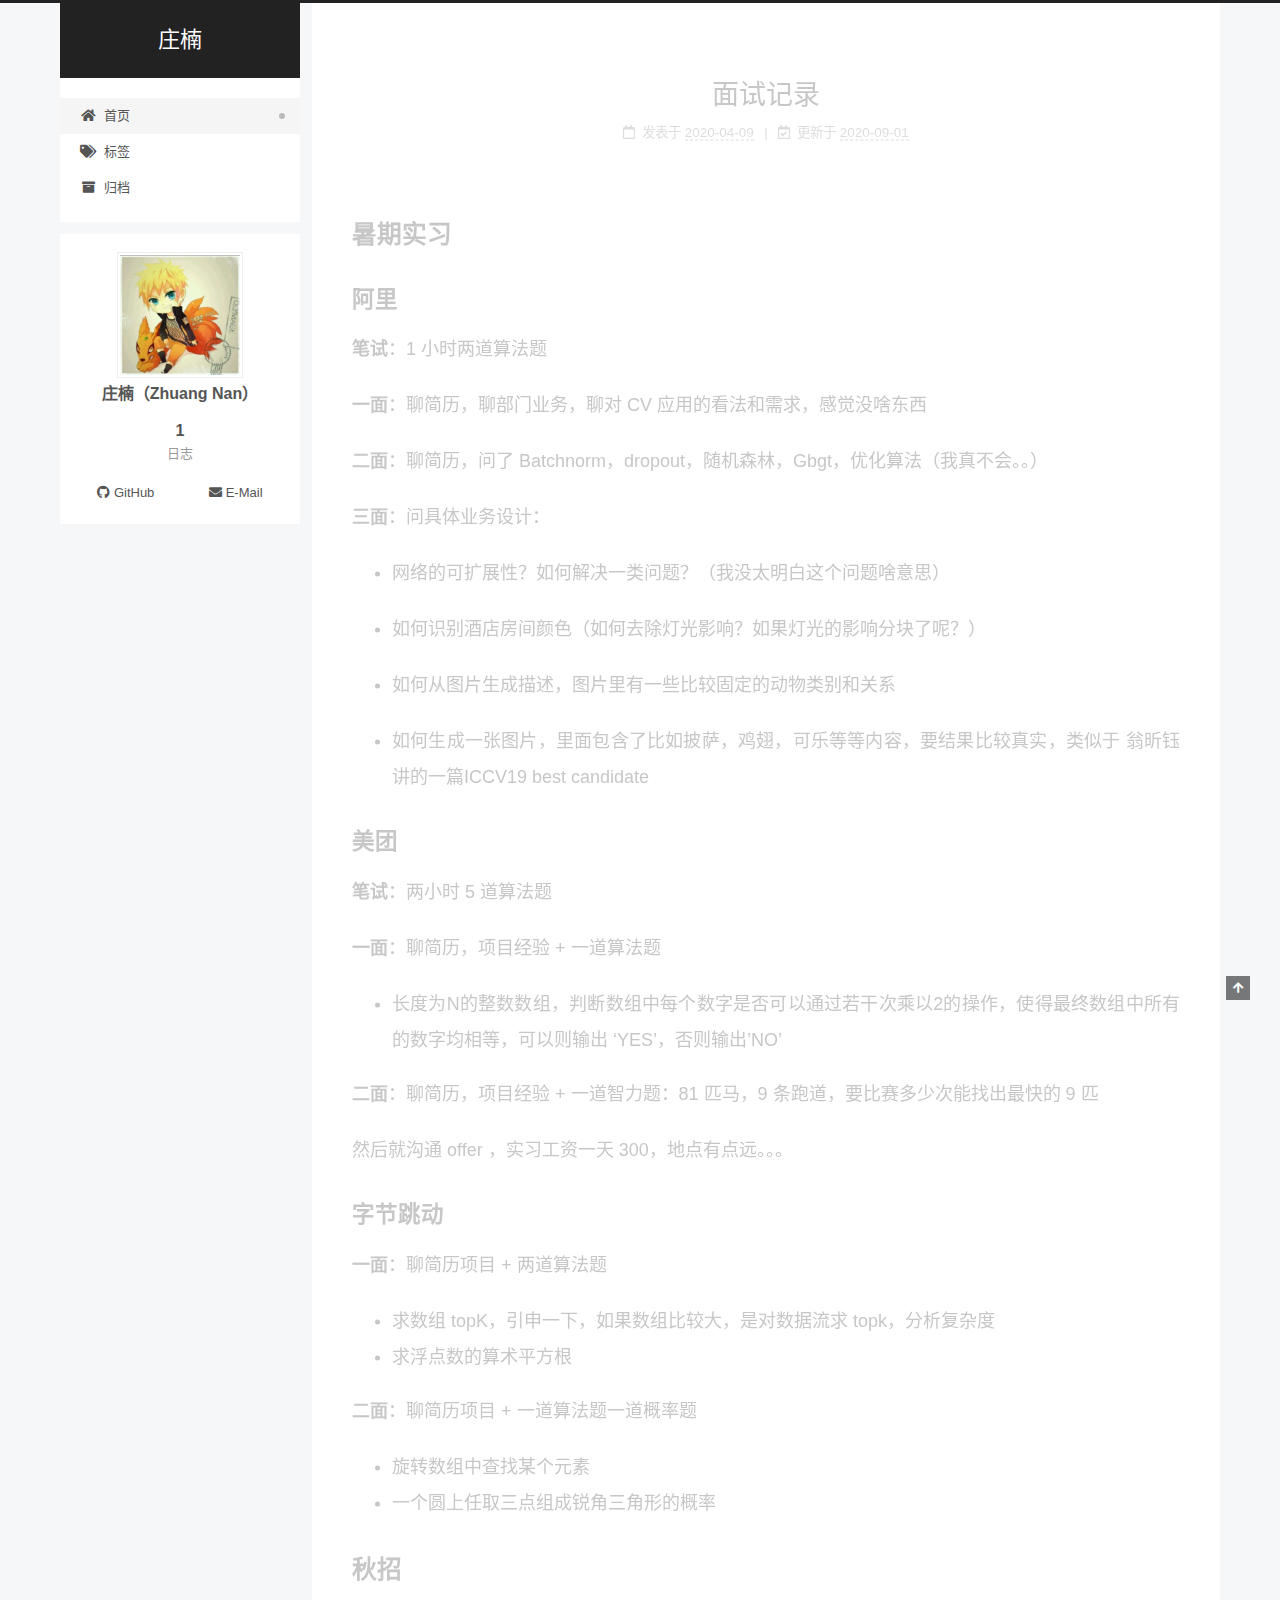
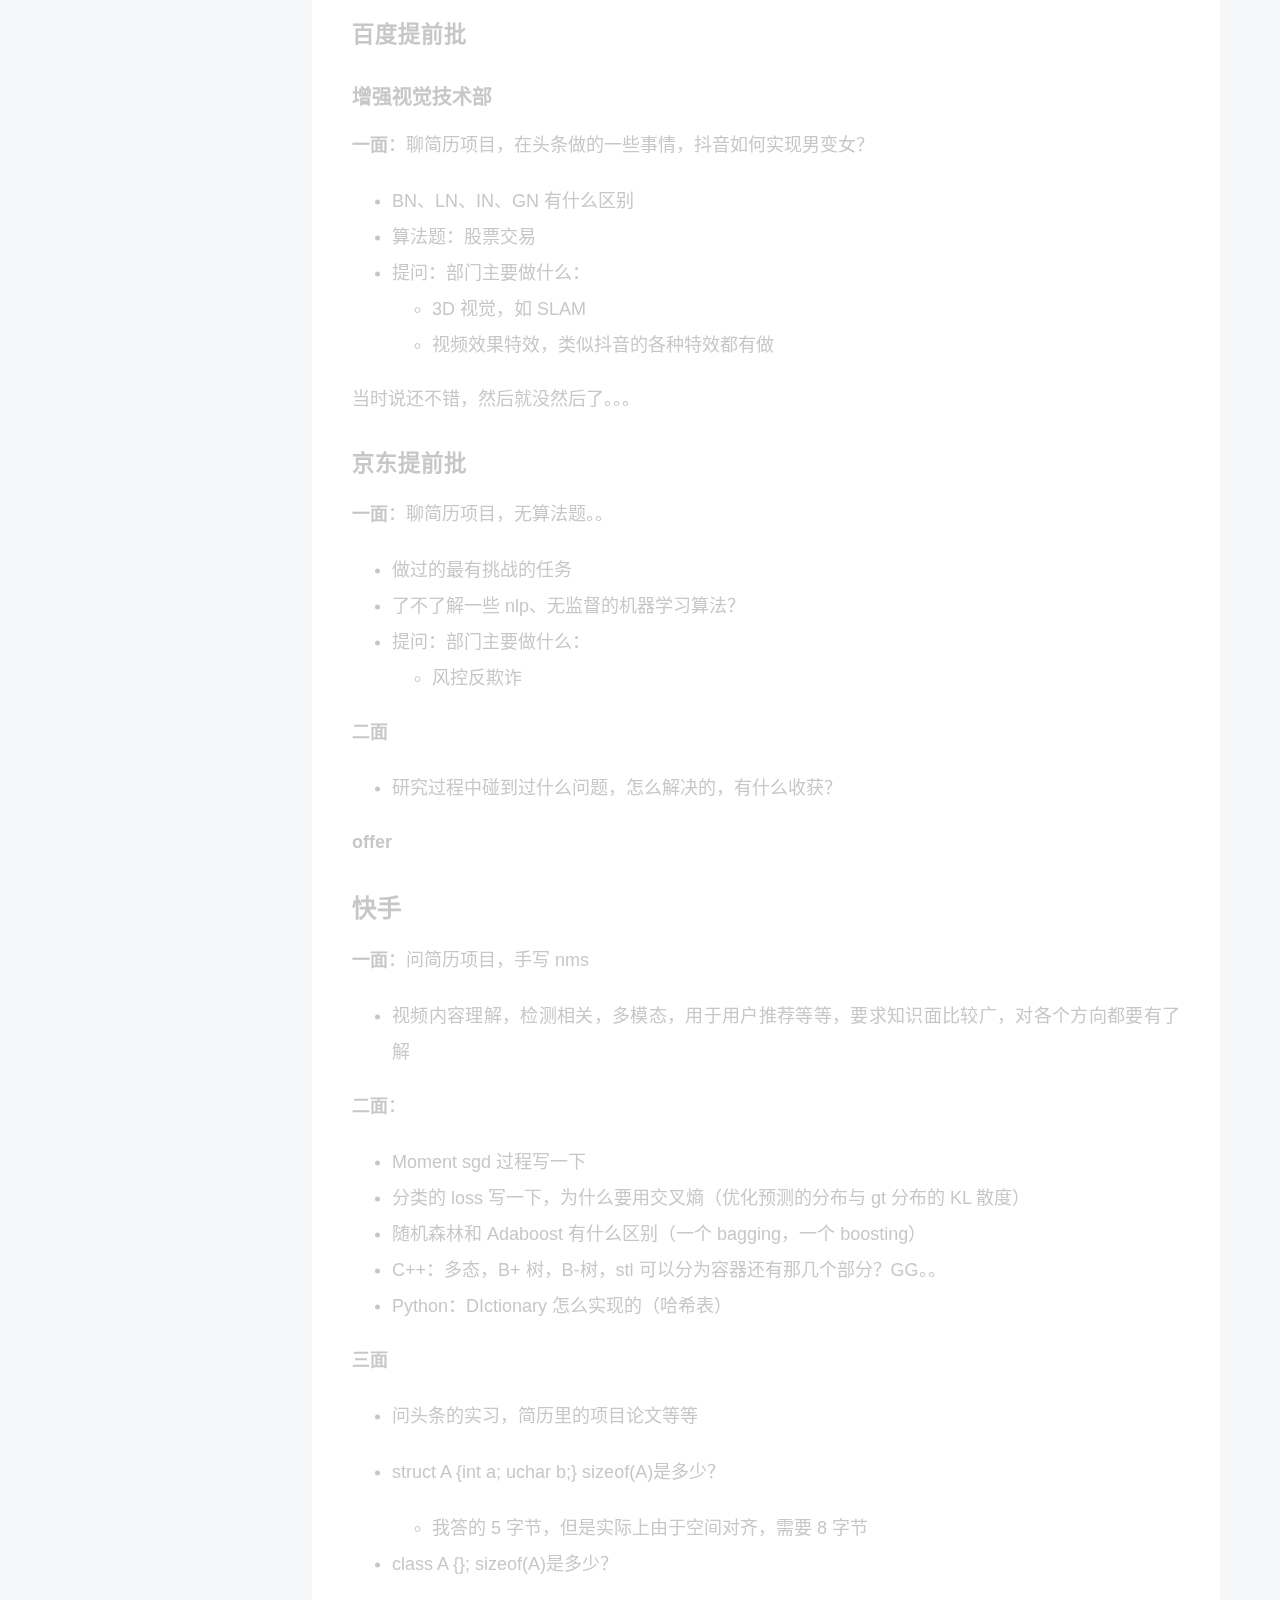
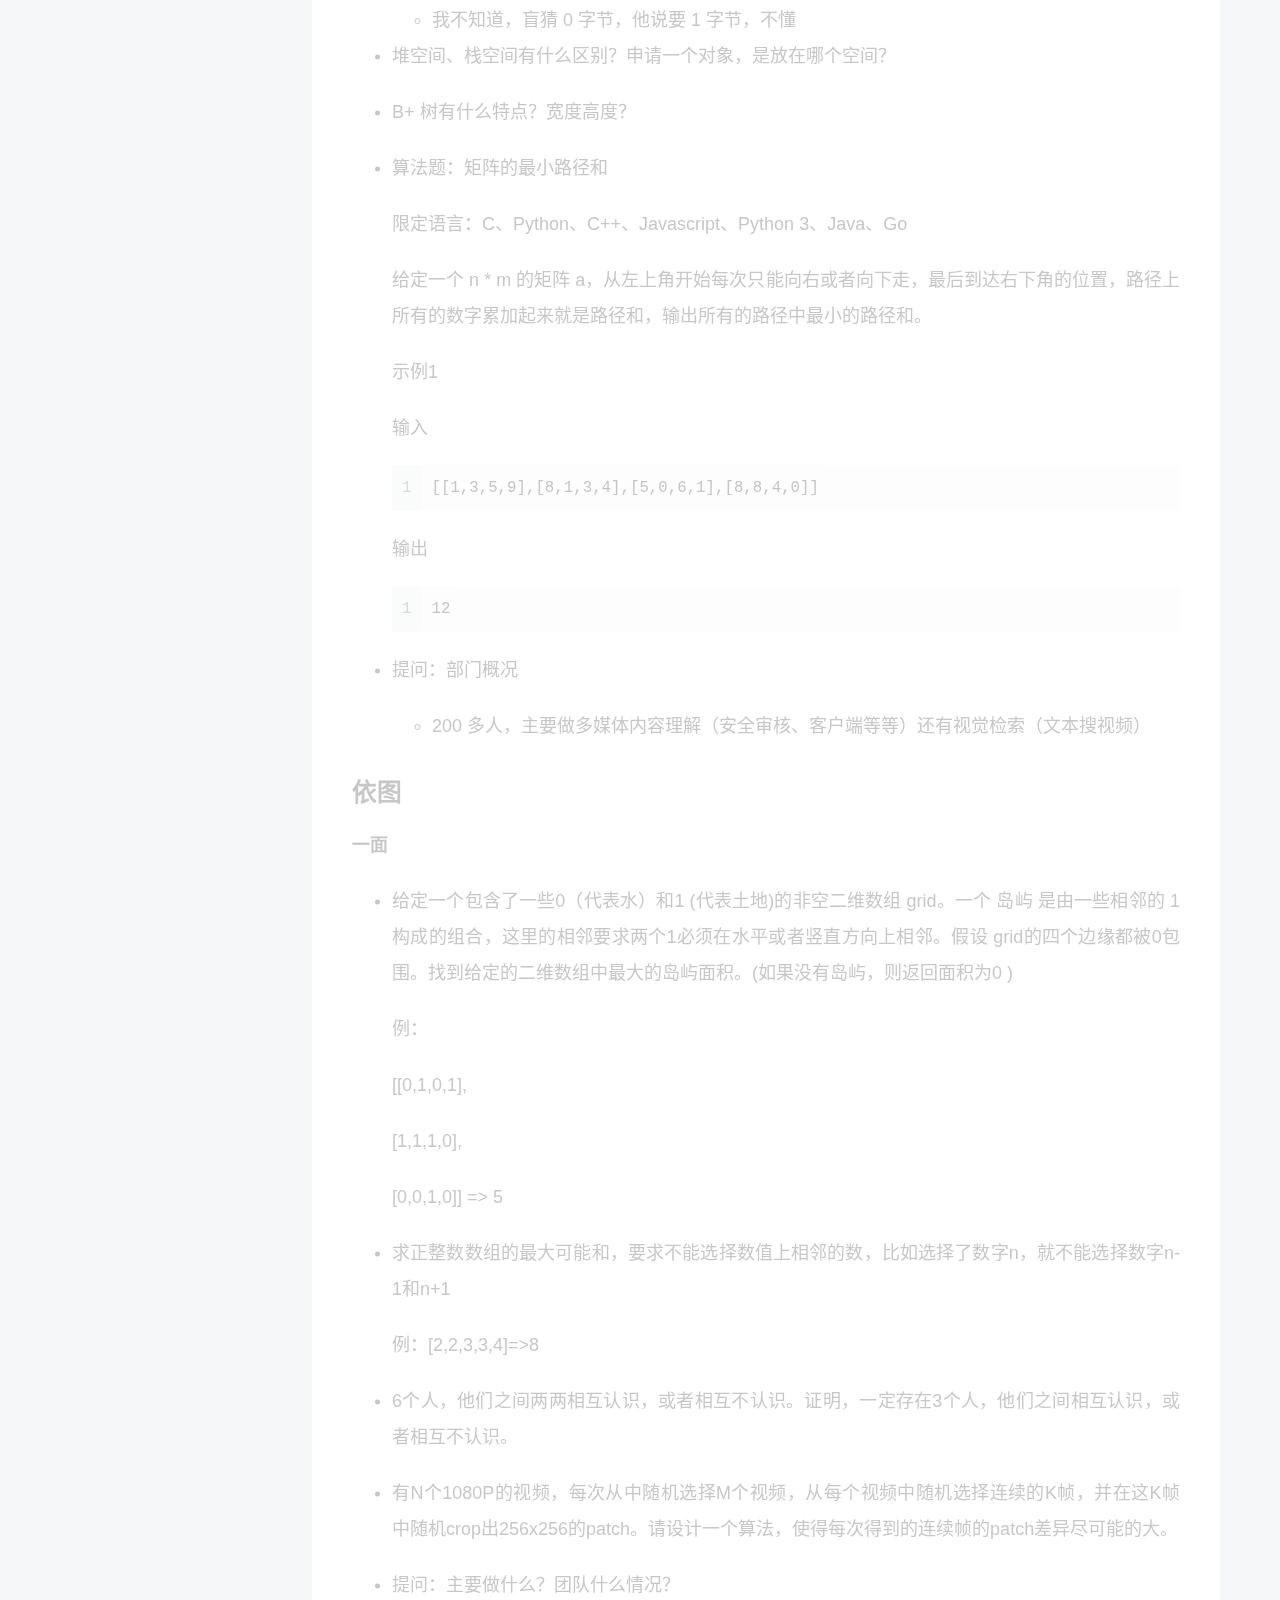
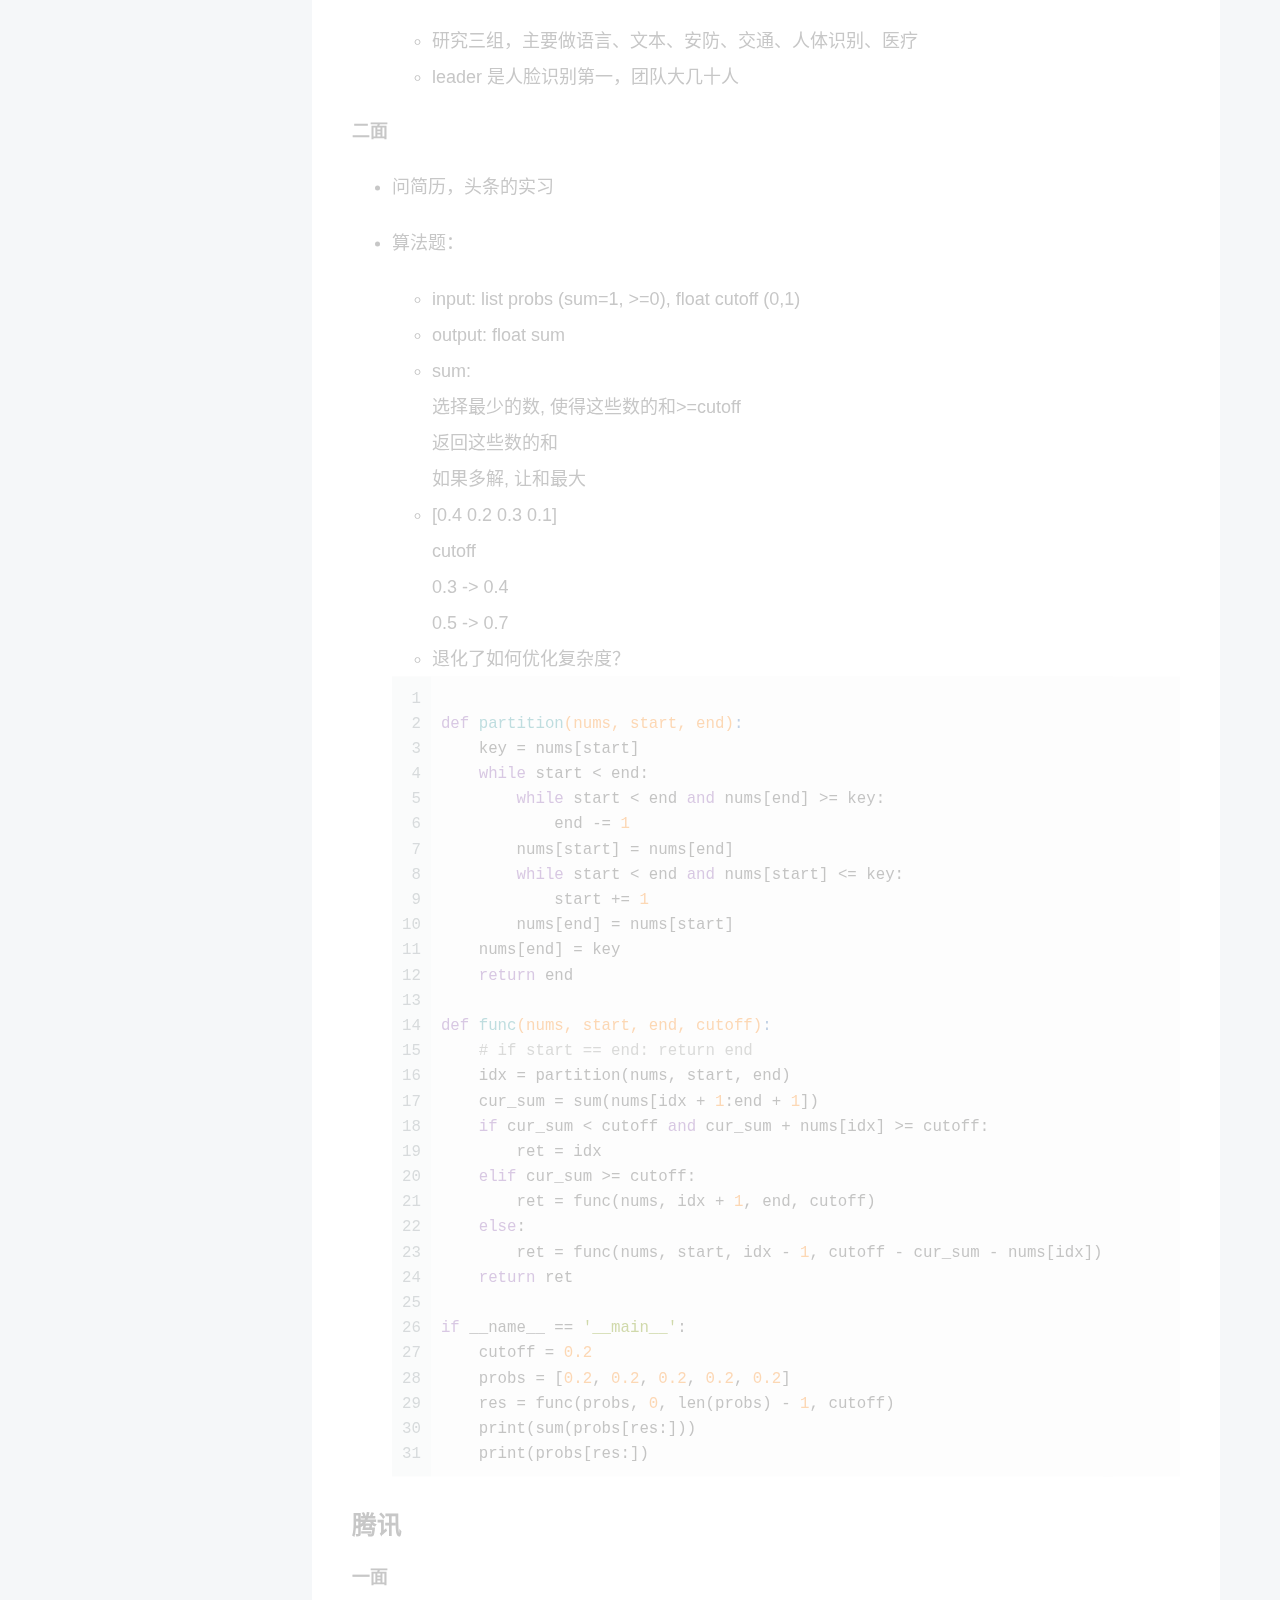
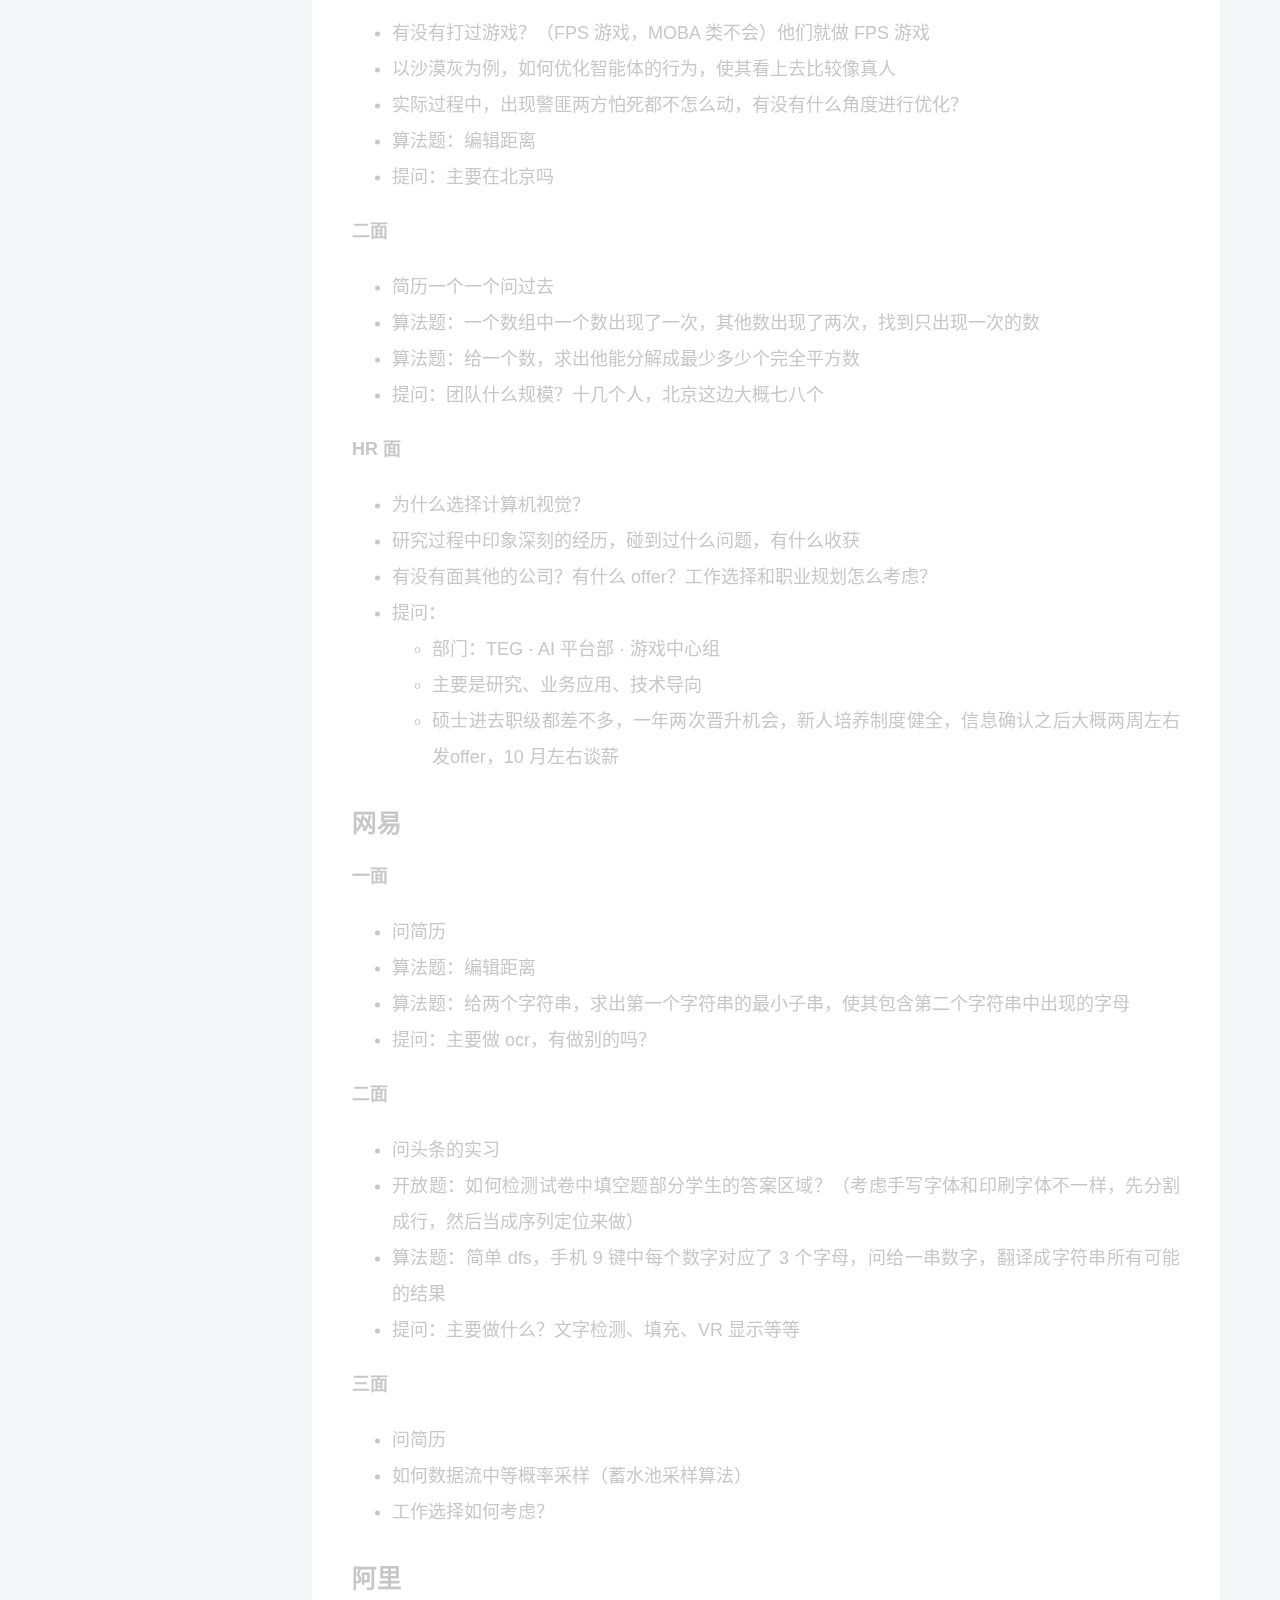
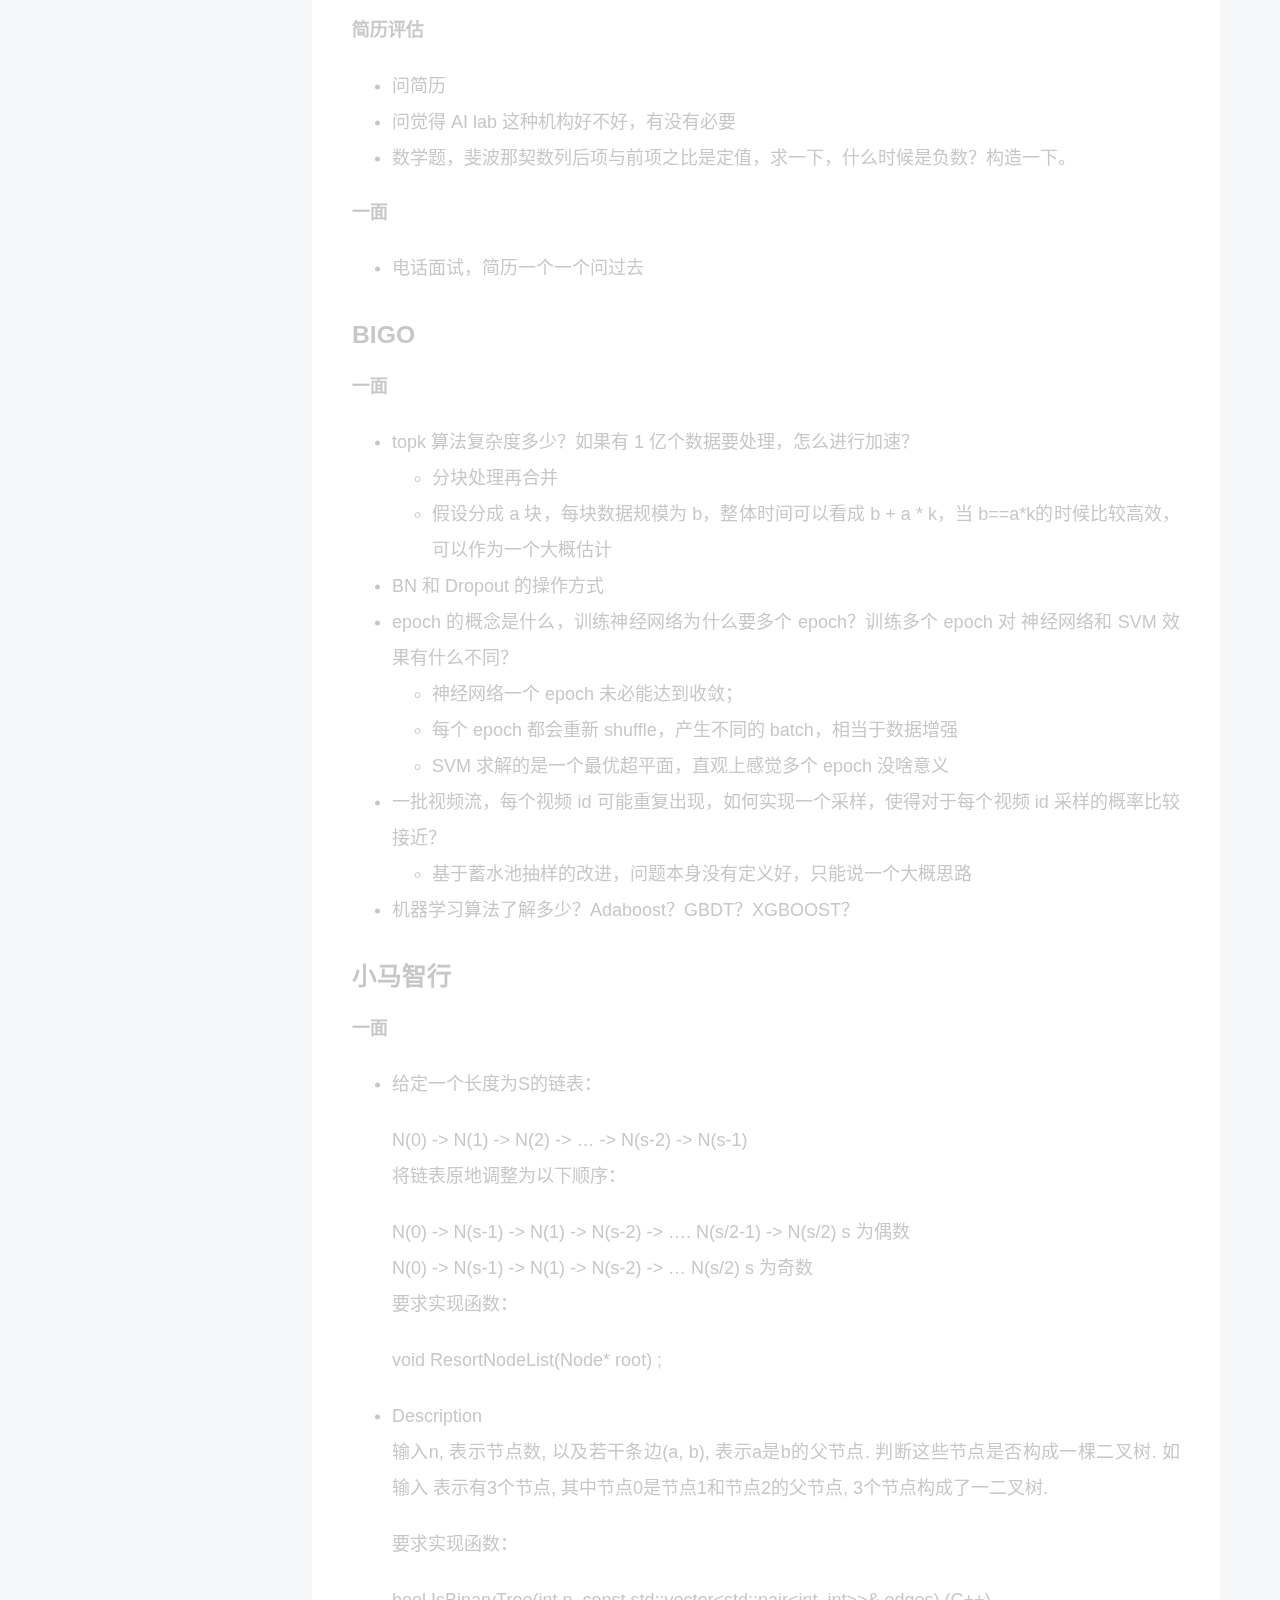
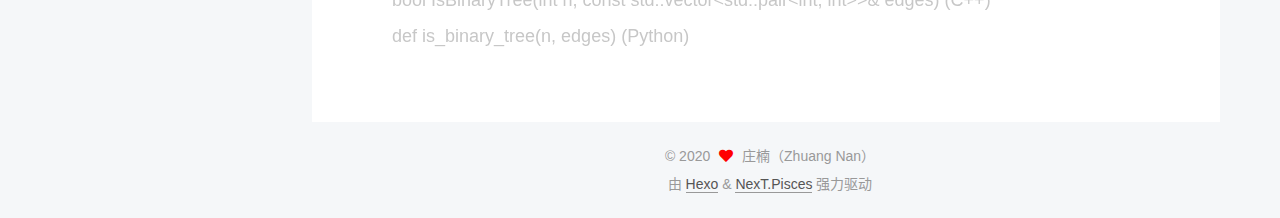
==== index.html @ 9fc4fac9 "Site updated: 2020-09-01 15:49:50" ====
<!DOCTYPE html>
<html lang="zh-CN">
<head>
  <meta charset="UTF-8">
<meta name="viewport" content="width=device-width, initial-scale=1, maximum-scale=2">
<meta name="theme-color" content="#222">
<meta name="generator" content="Hexo 4.2.1">
  <link rel="apple-touch-icon" sizes="180x180" href="/images/apple-touch-icon-next.png">
  <link rel="icon" type="image/png" sizes="32x32" href="/images/favicon-32x32-next.png">
  <link rel="icon" type="image/png" sizes="16x16" href="/images/favicon-16x16-next.png">
  <link rel="mask-icon" href="/images/logo.svg" color="#222">

<link rel="stylesheet" href="/css/main.css">


<link rel="stylesheet" href="/lib/font-awesome/css/all.min.css">

<script id="hexo-configurations">
    var NexT = window.NexT || {};
    var CONFIG = {"hostname":"yoursite.com","root":"/","scheme":"Pisces","version":"7.8.0","exturl":false,"sidebar":{"position":"left","display":"post","padding":18,"offset":12,"onmobile":false},"copycode":{"enable":false,"show_result":false,"style":null},"back2top":{"enable":true,"sidebar":false,"scrollpercent":false},"bookmark":{"enable":false,"color":"#222","save":"auto"},"fancybox":false,"mediumzoom":false,"lazyload":false,"pangu":false,"comments":{"style":"tabs","active":null,"storage":true,"lazyload":false,"nav":null},"algolia":{"hits":{"per_page":10},"labels":{"input_placeholder":"Search for Posts","hits_empty":"We didn't find any results for the search: ${query}","hits_stats":"${hits} results found in ${time} ms"}},"localsearch":{"enable":false,"trigger":"auto","top_n_per_article":1,"unescape":false,"preload":false},"motion":{"enable":true,"async":false,"transition":{"post_block":"fadeIn","post_header":"slideDownIn","post_body":"slideDownIn","coll_header":"slideLeftIn","sidebar":"slideUpIn"}}};
  </script>

  <meta property="og:type" content="website">
<meta property="og:title" content="庄楠">
<meta property="og:url" content="http://yoursite.com/index.html">
<meta property="og:site_name" content="庄楠">
<meta property="og:locale" content="zh_CN">
<meta property="article:author" content="庄楠（Zhuang Nan）">
<meta name="twitter:card" content="summary">

<link rel="canonical" href="http://yoursite.com/">


<script id="page-configurations">
  // https://hexo.io/docs/variables.html
  CONFIG.page = {
    sidebar: "",
    isHome : true,
    isPost : false,
    lang   : 'zh-CN'
  };
</script>

  <title>庄楠</title>
  






  <noscript>
  <style>
  .use-motion .brand,
  .use-motion .menu-item,
  .sidebar-inner,
  .use-motion .post-block,
  .use-motion .pagination,
  .use-motion .comments,
  .use-motion .post-header,
  .use-motion .post-body,
  .use-motion .collection-header { opacity: initial; }

  .use-motion .site-title,
  .use-motion .site-subtitle {
    opacity: initial;
    top: initial;
  }

  .use-motion .logo-line-before i { left: initial; }
  .use-motion .logo-line-after i { right: initial; }
  </style>
</noscript>

</head>

<body itemscope itemtype="http://schema.org/WebPage">
  <div class="container use-motion">
    <div class="headband"></div>

    <header class="header" itemscope itemtype="http://schema.org/WPHeader">
      <div class="header-inner"><div class="site-brand-container">
  <div class="site-nav-toggle">
    <div class="toggle" aria-label="切换导航栏">
      <span class="toggle-line toggle-line-first"></span>
      <span class="toggle-line toggle-line-middle"></span>
      <span class="toggle-line toggle-line-last"></span>
    </div>
  </div>

  <div class="site-meta">

    <a href="/" class="brand" rel="start">
      <span class="logo-line-before"><i></i></span>
      <h1 class="site-title">庄楠</h1>
      <span class="logo-line-after"><i></i></span>
    </a>
  </div>

  <div class="site-nav-right">
    <div class="toggle popup-trigger">
    </div>
  </div>
</div>




<nav class="site-nav">
  <ul id="menu" class="main-menu menu">
        <li class="menu-item menu-item-home">

    <a href="/" rel="section"><i class="fa fa-home fa-fw"></i>首页</a>

  </li>
        <li class="menu-item menu-item-tags">

    <a href="/tags/" rel="section"><i class="fa fa-tags fa-fw"></i>标签</a>

  </li>
        <li class="menu-item menu-item-archives">

    <a href="/archives/" rel="section"><i class="fa fa-archive fa-fw"></i>归档</a>

  </li>
  </ul>
</nav>




</div>
    </header>

    
  <div class="back-to-top">
    <i class="fa fa-arrow-up"></i>
    <span>0%</span>
  </div>


    <main class="main">
      <div class="main-inner">
        <div class="content-wrap">
          

          <div class="content index posts-expand">
            
      
  
  
  <article itemscope itemtype="http://schema.org/Article" class="post-block" lang="zh-CN">
    <link itemprop="mainEntityOfPage" href="http://yoursite.com/2020/04/09/%E9%9D%A2%E8%AF%95%E8%AE%B0%E5%BD%95/">

    <span hidden itemprop="author" itemscope itemtype="http://schema.org/Person">
      <meta itemprop="image" content="/images/avatar.jpeg">
      <meta itemprop="name" content="庄楠（Zhuang Nan）">
      <meta itemprop="description" content="">
    </span>

    <span hidden itemprop="publisher" itemscope itemtype="http://schema.org/Organization">
      <meta itemprop="name" content="庄楠">
    </span>
      <header class="post-header">
        <h2 class="post-title" itemprop="name headline">
          
            <a href="/2020/04/09/%E9%9D%A2%E8%AF%95%E8%AE%B0%E5%BD%95/" class="post-title-link" itemprop="url">面试记录</a>
        </h2>

        <div class="post-meta">
            <span class="post-meta-item">
              <span class="post-meta-item-icon">
                <i class="far fa-calendar"></i>
              </span>
              <span class="post-meta-item-text">发表于</span>

              <time title="创建时间：2020-04-09 22:44:54" itemprop="dateCreated datePublished" datetime="2020-04-09T22:44:54+08:00">2020-04-09</time>
            </span>
              <span class="post-meta-item">
                <span class="post-meta-item-icon">
                  <i class="far fa-calendar-check"></i>
                </span>
                <span class="post-meta-item-text">更新于</span>
                <time title="修改时间：2020-09-01 15:49:16" itemprop="dateModified" datetime="2020-09-01T15:49:16+08:00">2020-09-01</time>
              </span>

          

        </div>
      </header>

    
    
    
    <div class="post-body" itemprop="articleBody">

      
          <h2 id="暑期实习"><a href="#暑期实习" class="headerlink" title="暑期实习"></a>暑期实习</h2><h3 id="阿里"><a href="#阿里" class="headerlink" title="阿里"></a>阿里</h3><p><strong>笔试</strong>：1 小时两道算法题</p>
<p><strong>一面</strong>：聊简历，聊部门业务，聊对 CV 应用的看法和需求，感觉没啥东西</p>
<p><strong>二面</strong>：聊简历，问了 Batchnorm，dropout，随机森林，Gbgt，优化算法（我真不会。。）</p>
<p><strong>三面</strong>：问具体业务设计：</p>
<ul>
<li><p>网络的可扩展性？如何解决一类问题？（我没太明白这个问题啥意思）</p>
</li>
<li><p>如何识别酒店房间颜色（如何去除灯光影响？如果灯光的影响分块了呢？）</p>
</li>
<li><p>如何从图片生成描述，图片里有一些比较固定的动物类别和关系</p>
</li>
<li><p>如何生成一张图片，里面包含了比如披萨，鸡翅，可乐等等内容，要结果比较真实，类似于 翁昕钰讲的一篇ICCV19 best candidate</p>
</li>
</ul>
<h3 id="美团"><a href="#美团" class="headerlink" title="美团"></a>美团</h3><p><strong>笔试</strong>：两小时 5 道算法题</p>
<p><strong>一面</strong>：聊简历，项目经验 + 一道算法题</p>
<ul>
<li>长度为N的整数数组，判断数组中每个数字是否可以通过若干次乘以2的操作，使得最终数组中所有的数字均相等，可以则输出 ‘YES’，否则输出’NO’</li>
</ul>
<p><strong>二面</strong>：聊简历，项目经验 + 一道智力题：81 匹马，9 条跑道，要比赛多少次能找出最快的 9 匹</p>
<p>然后就沟通 offer ，实习工资一天 300，地点有点远。。。</p>
<h3 id="字节跳动"><a href="#字节跳动" class="headerlink" title="字节跳动"></a>字节跳动</h3><p><strong>一面</strong>：聊简历项目 + 两道算法题</p>
<ul>
<li>求数组 topK，引申一下，如果数组比较大，是对数据流求 topk，分析复杂度</li>
<li>求浮点数的算术平方根</li>
</ul>
<p><strong>二面</strong>：聊简历项目 + 一道算法题一道概率题</p>
<ul>
<li>旋转数组中查找某个元素</li>
<li>一个圆上任取三点组成锐角三角形的概率</li>
</ul>
<h2 id="秋招"><a href="#秋招" class="headerlink" title="秋招"></a>秋招</h2><h3 id="百度提前批"><a href="#百度提前批" class="headerlink" title="百度提前批"></a>百度提前批</h3><h4 id="增强视觉技术部"><a href="#增强视觉技术部" class="headerlink" title="增强视觉技术部"></a>增强视觉技术部</h4><p><strong>一面</strong>：聊简历项目，在头条做的一些事情，抖音如何实现男变女？</p>
<ul>
<li>BN、LN、IN、GN 有什么区别</li>
<li>算法题：股票交易</li>
<li>提问：部门主要做什么：<ul>
<li>3D 视觉，如 SLAM</li>
<li>视频效果特效，类似抖音的各种特效都有做</li>
</ul>
</li>
</ul>
<p>当时说还不错，然后就没然后了。。。</p>
<h3 id="京东提前批"><a href="#京东提前批" class="headerlink" title="京东提前批"></a>京东提前批</h3><p><strong>一面</strong>：聊简历项目，无算法题。。</p>
<ul>
<li>做过的最有挑战的任务</li>
<li>了不了解一些 nlp、无监督的机器学习算法？</li>
<li>提问：部门主要做什么：<ul>
<li>风控反欺诈</li>
</ul>
</li>
</ul>
<p><strong>二面</strong></p>
<ul>
<li>研究过程中碰到过什么问题，怎么解决的，有什么收获？</li>
</ul>
<p><strong>offer</strong></p>
<h2 id="快手"><a href="#快手" class="headerlink" title="快手"></a>快手</h2><p><strong>一面</strong>：问简历项目，手写 nms</p>
<ul>
<li>视频内容理解，检测相关，多模态，用于用户推荐等等，要求知识面比较广，对各个方向都要有了解</li>
</ul>
<p><strong>二面</strong>：</p>
<ul>
<li>Moment sgd 过程写一下</li>
<li>分类的 loss 写一下，为什么要用交叉熵（优化预测的分布与 gt 分布的 KL 散度）</li>
<li>随机森林和 Adaboost 有什么区别（一个 bagging，一个 boosting）</li>
<li>C++：多态，B+ 树，B-树，stl 可以分为容器还有那几个部分？GG。。</li>
<li>Python：DIctionary 怎么实现的（哈希表）</li>
</ul>
<p><strong>三面</strong></p>
<ul>
<li><p>问头条的实习，简历里的项目论文等等</p>
</li>
<li><p>struct A {int a; uchar b;} sizeof(A)是多少？</p>
<ul>
<li>我答的 5 字节，但是实际上由于空间对齐，需要 8 字节</li>
</ul>
</li>
<li><p>class A {}; sizeof(A)是多少？</p>
<ul>
<li>我不知道，盲猜 0 字节，他说要 1 字节，不懂</li>
</ul>
</li>
<li><p>堆空间、栈空间有什么区别？申请一个对象，是放在哪个空间？</p>
</li>
<li><p>B+ 树有什么特点？宽度高度？</p>
</li>
<li><p>算法题：矩阵的最小路径和</p>
<p>限定语言：C、Python、C++、Javascript、Python 3、Java、Go</p>
<p>给定一个 n * m 的矩阵 a，从左上角开始每次只能向右或者向下走，最后到达右下角的位置，路径上所有的数字累加起来就是路径和，输出所有的路径中最小的路径和。</p>
<p>示例1</p>
<p>输入</p>
<figure class="highlight plain"><table><tr><td class="gutter"><pre><span class="line">1</span><br></pre></td><td class="code"><pre><span class="line">[[1,3,5,9],[8,1,3,4],[5,0,6,1],[8,8,4,0]]</span><br></pre></td></tr></table></figure>

<p>输出</p>
<figure class="highlight plain"><table><tr><td class="gutter"><pre><span class="line">1</span><br></pre></td><td class="code"><pre><span class="line">12</span><br></pre></td></tr></table></figure>
</li>
<li><p>提问：部门概况</p>
<ul>
<li>200 多人，主要做多媒体内容理解（安全审核、客户端等等）还有视觉检索（文本搜视频）</li>
</ul>
</li>
</ul>
<h2 id="依图"><a href="#依图" class="headerlink" title="依图"></a>依图</h2><p><strong>一面</strong></p>
<ul>
<li><p>给定一个包含了一些0（代表水）和1  (代表土地)的非空二维数组 grid。一个 岛屿 是由一些相邻的 1构成的组合，这里的相邻要求两个1必须在水平或者竖直方向上相邻。假设 grid的四个边缘都被0包围。找到给定的二维数组中最大的岛屿面积。(如果没有岛屿，则返回面积为0 )</p>
<p>例：</p>
<p>[[0,1,0,1],</p>
<p>[1,1,1,0],</p>
<p>[0,0,1,0]]  =&gt; 5</p>
</li>
<li><p>求正整数数组的最大可能和，要求不能选择数值上相邻的数，比如选择了数字n，就不能选择数字n-1和n+1</p>
<p>例：[2,2,3,3,4]=&gt;8</p>
</li>
<li><p>6个人，他们之间两两相互认识，或者相互不认识。证明，一定存在3个人，他们之间相互认识，或者相互不认识。</p>
</li>
<li><p>有N个1080P的视频，每次从中随机选择M个视频，从每个视频中随机选择连续的K帧，并在这K帧中随机crop出256x256的patch。请设计一个算法，使得每次得到的连续帧的patch差异尽可能的大。</p>
</li>
<li><p>提问：主要做什么？团队什么情况？</p>
<ul>
<li>研究三组，主要做语言、文本、安防、交通、人体识别、医疗</li>
<li>leader 是人脸识别第一，团队大几十人</li>
</ul>
</li>
</ul>
<p><strong>二面</strong></p>
<ul>
<li><p>问简历，头条的实习</p>
</li>
<li><p>算法题：</p>
<ul>
<li>input: list<float> probs (sum=1, &gt;=0), float cutoff (0,1)</li>
<li>output: float sum</li>
<li>sum:<br>选择最少的数, 使得这些数的和&gt;=cutoff<br>返回这些数的和<br>如果多解, 让和最大</li>
<li>[0.4 0.2 0.3 0.1]<br>cutoff<br>0.3 -&gt; 0.4<br>0.5 -&gt; 0.7</li>
<li>退化了如何优化复杂度？</li>
</ul>
<figure class="highlight python"><table><tr><td class="gutter"><pre><span class="line">1</span><br><span class="line">2</span><br><span class="line">3</span><br><span class="line">4</span><br><span class="line">5</span><br><span class="line">6</span><br><span class="line">7</span><br><span class="line">8</span><br><span class="line">9</span><br><span class="line">10</span><br><span class="line">11</span><br><span class="line">12</span><br><span class="line">13</span><br><span class="line">14</span><br><span class="line">15</span><br><span class="line">16</span><br><span class="line">17</span><br><span class="line">18</span><br><span class="line">19</span><br><span class="line">20</span><br><span class="line">21</span><br><span class="line">22</span><br><span class="line">23</span><br><span class="line">24</span><br><span class="line">25</span><br><span class="line">26</span><br><span class="line">27</span><br><span class="line">28</span><br><span class="line">29</span><br><span class="line">30</span><br><span class="line">31</span><br></pre></td><td class="code"><pre><span class="line"></span><br><span class="line"><span class="function"><span class="keyword">def</span> <span class="title">partition</span><span class="params">(nums, start, end)</span>:</span></span><br><span class="line">    key = nums[start]</span><br><span class="line">    <span class="keyword">while</span> start &lt; end:</span><br><span class="line">        <span class="keyword">while</span> start &lt; end <span class="keyword">and</span> nums[end] &gt;= key:</span><br><span class="line">            end -= <span class="number">1</span></span><br><span class="line">        nums[start] = nums[end]</span><br><span class="line">        <span class="keyword">while</span> start &lt; end <span class="keyword">and</span> nums[start] &lt;= key:</span><br><span class="line">            start += <span class="number">1</span></span><br><span class="line">        nums[end] = nums[start]</span><br><span class="line">    nums[end] = key</span><br><span class="line">    <span class="keyword">return</span> end</span><br><span class="line"></span><br><span class="line"><span class="function"><span class="keyword">def</span> <span class="title">func</span><span class="params">(nums, start, end, cutoff)</span>:</span></span><br><span class="line">    <span class="comment"># if start == end: return end</span></span><br><span class="line">    idx = partition(nums, start, end)</span><br><span class="line">    cur_sum = sum(nums[idx + <span class="number">1</span>:end + <span class="number">1</span>])</span><br><span class="line">    <span class="keyword">if</span> cur_sum &lt; cutoff <span class="keyword">and</span> cur_sum + nums[idx] &gt;= cutoff:</span><br><span class="line">        ret = idx</span><br><span class="line">    <span class="keyword">elif</span> cur_sum &gt;= cutoff:</span><br><span class="line">        ret = func(nums, idx + <span class="number">1</span>, end, cutoff)</span><br><span class="line">    <span class="keyword">else</span>:</span><br><span class="line">        ret = func(nums, start, idx - <span class="number">1</span>, cutoff - cur_sum - nums[idx])</span><br><span class="line">    <span class="keyword">return</span> ret</span><br><span class="line"></span><br><span class="line"><span class="keyword">if</span> __name__ == <span class="string">'__main__'</span>:</span><br><span class="line">    cutoff = <span class="number">0.2</span></span><br><span class="line">    probs = [<span class="number">0.2</span>, <span class="number">0.2</span>, <span class="number">0.2</span>, <span class="number">0.2</span>, <span class="number">0.2</span>]</span><br><span class="line">    res = func(probs, <span class="number">0</span>, len(probs) - <span class="number">1</span>, cutoff)</span><br><span class="line">    print(sum(probs[res:]))</span><br><span class="line">    print(probs[res:])</span><br></pre></td></tr></table></figure>



</li>
</ul>
<h2 id="腾讯"><a href="#腾讯" class="headerlink" title="腾讯"></a>腾讯</h2><p><strong>一面</strong></p>
<ul>
<li>有没有打过游戏？（FPS 游戏，MOBA 类不会）他们就做 FPS 游戏</li>
<li>以沙漠灰为例，如何优化智能体的行为，使其看上去比较像真人</li>
<li>实际过程中，出现警匪两方怕死都不怎么动，有没有什么角度进行优化？</li>
<li>算法题：编辑距离</li>
<li>提问：主要在北京吗</li>
</ul>
<p><strong>二面</strong></p>
<ul>
<li>简历一个一个问过去</li>
<li>算法题：一个数组中一个数出现了一次，其他数出现了两次，找到只出现一次的数</li>
<li>算法题：给一个数，求出他能分解成最少多少个完全平方数</li>
<li>提问：团队什么规模？十几个人，北京这边大概七八个</li>
</ul>
<p><strong>HR 面</strong></p>
<ul>
<li>为什么选择计算机视觉？</li>
<li>研究过程中印象深刻的经历，碰到过什么问题，有什么收获</li>
<li>有没有面其他的公司？有什么 offer？工作选择和职业规划怎么考虑？</li>
<li>提问：<ul>
<li>部门：TEG · AI 平台部 · 游戏中心组</li>
<li>主要是研究、业务应用、技术导向</li>
<li>硕士进去职级都差不多，一年两次晋升机会，新人培养制度健全，信息确认之后大概两周左右发offer，10 月左右谈薪</li>
</ul>
</li>
</ul>
<h2 id="网易"><a href="#网易" class="headerlink" title="网易"></a>网易</h2><p><strong>一面</strong></p>
<ul>
<li>问简历</li>
<li>算法题：编辑距离</li>
<li>算法题：给两个字符串，求出第一个字符串的最小子串，使其包含第二个字符串中出现的字母</li>
<li>提问：主要做 ocr，有做别的吗？</li>
</ul>
<p><strong>二面</strong></p>
<ul>
<li>问头条的实习</li>
<li>开放题：如何检测试卷中填空题部分学生的答案区域？（考虑手写字体和印刷字体不一样，先分割成行，然后当成序列定位来做）</li>
<li>算法题：简单 dfs，手机 9 键中每个数字对应了 3 个字母，问给一串数字，翻译成字符串所有可能的结果</li>
<li>提问：主要做什么？文字检测、填充、VR 显示等等</li>
</ul>
<p><strong>三面</strong></p>
<ul>
<li>问简历</li>
<li>如何数据流中等概率采样（蓄水池采样算法）</li>
<li>工作选择如何考虑？</li>
</ul>
<h2 id="阿里-1"><a href="#阿里-1" class="headerlink" title="阿里"></a>阿里</h2><p><strong>简历评估</strong></p>
<ul>
<li>问简历</li>
<li>问觉得 AI lab 这种机构好不好，有没有必要</li>
<li>数学题，斐波那契数列后项与前项之比是定值，求一下，什么时候是负数？构造一下。</li>
</ul>
<p><strong>一面</strong></p>
<ul>
<li>电话面试，简历一个一个问过去</li>
</ul>
<h2 id="BIGO"><a href="#BIGO" class="headerlink" title="BIGO"></a>BIGO</h2><p><strong>一面</strong></p>
<ul>
<li>topk 算法复杂度多少？如果有 1 亿个数据要处理，怎么进行加速？<ul>
<li>分块处理再合并</li>
<li>假设分成 a 块，每块数据规模为 b，整体时间可以看成 b + a * k，当 b==a*k的时候比较高效，可以作为一个大概估计</li>
</ul>
</li>
<li>BN 和 Dropout 的操作方式</li>
<li>epoch 的概念是什么，训练神经网络为什么要多个 epoch？训练多个 epoch 对 神经网络和 SVM 效果有什么不同？<ul>
<li>神经网络一个 epoch 未必能达到收敛；</li>
<li>每个 epoch 都会重新 shuffle，产生不同的 batch，相当于数据增强</li>
<li>SVM 求解的是一个最优超平面，直观上感觉多个 epoch 没啥意义</li>
</ul>
</li>
<li>一批视频流，每个视频 id 可能重复出现，如何实现一个采样，使得对于每个视频 id 采样的概率比较接近？<ul>
<li>基于蓄水池抽样的改进，问题本身没有定义好，只能说一个大概思路</li>
</ul>
</li>
<li>机器学习算法了解多少？Adaboost？GBDT？XGBOOST？</li>
</ul>
<h2 id="小马智行"><a href="#小马智行" class="headerlink" title="小马智行"></a>小马智行</h2><p><strong>一面</strong></p>
<ul>
<li><p>给定一个长度为S的链表：</p>
<p>N(0) -&gt; N(1) -&gt; N(2) -&gt; … -&gt; N(s-2) -&gt; N(s-1)<br>将链表原地调整为以下顺序：</p>
<p>N(0) -&gt; N(s-1) -&gt; N(1) -&gt; N(s-2) -&gt; …. N(s/2-1) -&gt; N(s/2) s 为偶数<br>N(0) -&gt; N(s-1) -&gt; N(1) -&gt; N(s-2) -&gt; … N(s/2) s 为奇数<br>要求实现函数：</p>
<p>void ResortNodeList(Node* root) ;</p>
</li>
<li><p>Description<br>输入n, 表示节点数, 以及若干条边(a, b), 表示a是b的父节点. 判断这些节点是否构成一棵二叉树. 如输入 表示有3个节点, 其中节点0是节点1和节点2的父节点, 3个节点构成了一二叉树.</p>
<p>要求实现函数：</p>
<p>bool IsBinaryTree(int n, const std::vector&lt;std::pair&lt;int, int&gt;&gt;&amp; edges) (C++)<br>def is_binary_tree(n, edges) (Python)</p>
</li>
</ul>

      
    </div>

    
    
    
      <footer class="post-footer">
        <div class="post-eof"></div>
      </footer>
  </article>
  
  
  


  



          </div>
          

<script>
  window.addEventListener('tabs:register', () => {
    let { activeClass } = CONFIG.comments;
    if (CONFIG.comments.storage) {
      activeClass = localStorage.getItem('comments_active') || activeClass;
    }
    if (activeClass) {
      let activeTab = document.querySelector(`a[href="#comment-${activeClass}"]`);
      if (activeTab) {
        activeTab.click();
      }
    }
  });
  if (CONFIG.comments.storage) {
    window.addEventListener('tabs:click', event => {
      if (!event.target.matches('.tabs-comment .tab-content .tab-pane')) return;
      let commentClass = event.target.classList[1];
      localStorage.setItem('comments_active', commentClass);
    });
  }
</script>

        </div>
          
  
  <div class="toggle sidebar-toggle">
    <span class="toggle-line toggle-line-first"></span>
    <span class="toggle-line toggle-line-middle"></span>
    <span class="toggle-line toggle-line-last"></span>
  </div>

  <aside class="sidebar">
    <div class="sidebar-inner">

      <ul class="sidebar-nav motion-element">
        <li class="sidebar-nav-toc">
          文章目录
        </li>
        <li class="sidebar-nav-overview">
          站点概览
        </li>
      </ul>

      <!--noindex-->
      <div class="post-toc-wrap sidebar-panel">
      </div>
      <!--/noindex-->

      <div class="site-overview-wrap sidebar-panel">
        <div class="site-author motion-element" itemprop="author" itemscope itemtype="http://schema.org/Person">
    <img class="site-author-image" itemprop="image" alt="庄楠（Zhuang Nan）"
      src="/images/avatar.jpeg">
  <p class="site-author-name" itemprop="name">庄楠（Zhuang Nan）</p>
  <div class="site-description" itemprop="description"></div>
</div>
<div class="site-state-wrap motion-element">
  <nav class="site-state">
      <div class="site-state-item site-state-posts">
          <a href="/archives/">
        
          <span class="site-state-item-count">1</span>
          <span class="site-state-item-name">日志</span>
        </a>
      </div>
  </nav>
</div>
  <div class="links-of-author motion-element">
      <span class="links-of-author-item">
        <a href="https://github.com/payne53" title="GitHub → https:&#x2F;&#x2F;github.com&#x2F;payne53" rel="noopener" target="_blank"><i class="fab fa-github fa-fw"></i>GitHub</a>
      </span>
      <span class="links-of-author-item">
        <a href="mailto:zhuangn53@gmail.com" title="E-Mail → mailto:zhuangn53@gmail.com" rel="noopener" target="_blank"><i class="fa fa-envelope fa-fw"></i>E-Mail</a>
      </span>
  </div>



      </div>

    </div>
  </aside>
  <div id="sidebar-dimmer"></div>


      </div>
    </main>

    <footer class="footer">
      <div class="footer-inner">
        

        

<div class="copyright">
  
  &copy; 
  <span itemprop="copyrightYear">2020</span>
  <span class="with-love">
    <i class="fa fa-heart"></i>
  </span>
  <span class="author" itemprop="copyrightHolder">庄楠（Zhuang Nan）</span>
</div>
  <div class="powered-by">由 <a href="https://hexo.io/" class="theme-link" rel="noopener" target="_blank">Hexo</a> & <a href="https://pisces.theme-next.org/" class="theme-link" rel="noopener" target="_blank">NexT.Pisces</a> 强力驱动
  </div>

        








      </div>
    </footer>
  </div>

  
  <script src="/lib/anime.min.js"></script>
  <script src="/lib/velocity/velocity.min.js"></script>
  <script src="/lib/velocity/velocity.ui.min.js"></script>

<script src="/js/utils.js"></script>

<script src="/js/motion.js"></script>


<script src="/js/schemes/pisces.js"></script>


<script src="/js/next-boot.js"></script>




  















  

  

  

</body>
</html>
---- css/main.css ----
:root {
  --body-bg-color: #f5f7f9;
  --content-bg-color: #fff;
  --card-bg-color: #f5f5f5;
  --text-color: #555;
  --blockquote-color: #666;
  --link-color: #555;
  --link-hover-color: #222;
  --brand-color: #fff;
  --brand-hover-color: #fff;
  --table-row-odd-bg-color: #f9f9f9;
  --table-row-hover-bg-color: #f5f5f5;
  --menu-item-bg-color: #f5f5f5;
  --btn-default-bg: #fff;
  --btn-default-color: #555;
  --btn-default-border-color: #555;
  --btn-default-hover-bg: #222;
  --btn-default-hover-color: #fff;
  --btn-default-hover-border-color: #222;
}
html {
  line-height: 1.15; /* 1 */
  -webkit-text-size-adjust: 100%; /* 2 */
}
body {
  margin: 0;
}
main {
  display: block;
}
h1 {
  font-size: 2em;
  margin: 0.67em 0;
}
hr {
  box-sizing: content-box; /* 1 */
  height: 0; /* 1 */
  overflow: visible; /* 2 */
}
pre {
  font-family: monospace, monospace; /* 1 */
  font-size: 1em; /* 2 */
}
a {
  background: transparent;
}
abbr[title] {
  border-bottom: none; /* 1 */
  text-decoration: underline; /* 2 */
  text-decoration: underline dotted; /* 2 */
}
b,
strong {
  font-weight: bolder;
}
code,
kbd,
samp {
  font-family: monospace, monospace; /* 1 */
  font-size: 1em; /* 2 */
}
small {
  font-size: 80%;
}
sub,
sup {
  font-size: 75%;
  line-height: 0;
  position: relative;
  vertical-align: baseline;
}
sub {
  bottom: -0.25em;
}
sup {
  top: -0.5em;
}
img {
  border-style: none;
}
button,
input,
optgroup,
select,
textarea {
  font-family: inherit; /* 1 */
  font-size: 100%; /* 1 */
  line-height: 1.15; /* 1 */
  margin: 0; /* 2 */
}
button,
input {
/* 1 */
  overflow: visible;
}
button,
select {
/* 1 */
  text-transform: none;
}
button,
[type='button'],
[type='reset'],
[type='submit'] {
  -webkit-appearance: button;
}
button::-moz-focus-inner,
[type='button']::-moz-focus-inner,
[type='reset']::-moz-focus-inner,
[type='submit']::-moz-focus-inner {
  border-style: none;
  padding: 0;
}
button:-moz-focusring,
[type='button']:-moz-focusring,
[type='reset']:-moz-focusring,
[type='submit']:-moz-focusring {
  outline: 1px dotted ButtonText;
}
fieldset {
  padding: 0.35em 0.75em 0.625em;
}
legend {
  box-sizing: border-box; /* 1 */
  color: inherit; /* 2 */
  display: table; /* 1 */
  max-width: 100%; /* 1 */
  padding: 0; /* 3 */
  white-space: normal; /* 1 */
}
progress {
  vertical-align: baseline;
}
textarea {
  overflow: auto;
}
[type='checkbox'],
[type='radio'] {
  box-sizing: border-box; /* 1 */
  padding: 0; /* 2 */
}
[type='number']::-webkit-inner-spin-button,
[type='number']::-webkit-outer-spin-button {
  height: auto;
}
[type='search'] {
  outline-offset: -2px; /* 2 */
  -webkit-appearance: textfield; /* 1 */
}
[type='search']::-webkit-search-decoration {
  -webkit-appearance: none;
}
::-webkit-file-upload-button {
  font: inherit; /* 2 */
  -webkit-appearance: button; /* 1 */
}
details {
  display: block;
}
summary {
  display: list-item;
}
template {
  display: none;
}
[hidden] {
  display: none;
}
::selection {
  background: #262a30;
  color: #eee;
}
html,
body {
  height: 100%;
}
body {
  background: var(--body-bg-color);
  color: var(--text-color);
  font-family: 'Lato', "PingFang SC", "Microsoft YaHei", sans-serif;
  font-size: 1em;
  line-height: 2;
}
@media (max-width: 991px) {
  body {
    padding-left: 0 !important;
    padding-right: 0 !important;
  }
}
h1,
h2,
h3,
h4,
h5,
h6 {
  font-family: 'Lato', "PingFang SC", "Microsoft YaHei", sans-serif;
  font-weight: bold;
  line-height: 1.5;
  margin: 20px 0 15px;
}
h1 {
  font-size: 1.5em;
}
h2 {
  font-size: 1.375em;
}
h3 {
  font-size: 1.25em;
}
h4 {
  font-size: 1.125em;
}
h5 {
  font-size: 1em;
}
h6 {
  font-size: 0.875em;
}
p {
  margin: 0 0 20px 0;
}
a,
span.exturl {
  border-bottom: 1px solid #999;
  color: var(--link-color);
  outline: 0;
  text-decoration: none;
  overflow-wrap: break-word;
  word-wrap: break-word;
  cursor: pointer;
}
a:hover,
span.exturl:hover {
  border-bottom-color: var(--link-hover-color);
  color: var(--link-hover-color);
}
iframe,
img,
video {
  display: block;
  margin-left: auto;
  margin-right: auto;
  max-width: 100%;
}
hr {
  background-image: repeating-linear-gradient(-45deg, #ddd, #ddd 4px, transparent 4px, transparent 8px);
  border: 0;
  height: 3px;
  margin: 40px 0;
}
blockquote {
  border-left: 4px solid #ddd;
  color: var(--blockquote-color);
  margin: 0;
  padding: 0 15px;
}
blockquote cite::before {
  content: '-';
  padding: 0 5px;
}
dt {
  font-weight: bold;
}
dd {
  margin: 0;
  padding: 0;
}
kbd {
  background-color: #f5f5f5;
  background-image: linear-gradient(#eee, #fff, #eee);
  border: 1px solid #ccc;
  border-radius: 0.2em;
  box-shadow: 0.1em 0.1em 0.2em rgba(0,0,0,0.1);
  color: #555;
  font-family: inherit;
  padding: 0.1em 0.3em;
  white-space: nowrap;
}
.table-container {
  overflow: auto;
}
table {
  border-collapse: collapse;
  border-spacing: 0;
  font-size: 0.875em;
  margin: 0 0 20px 0;
  width: 100%;
}
tbody tr:nth-of-type(odd) {
  background: var(--table-row-odd-bg-color);
}
tbody tr:hover {
  background: var(--table-row-hover-bg-color);
}
caption,
th,
td {
  font-weight: normal;
  padding: 8px;
  vertical-align: middle;
}
th,
td {
  border: 1px solid #ddd;
  border-bottom: 3px solid #ddd;
}
th {
  font-weight: 700;
  padding-bottom: 10px;
}
td {
  border-bottom-width: 1px;
}
.btn {
  background: var(--btn-default-bg);
  border: 2px solid var(--btn-default-border-color);
  border-radius: 2px;
  color: var(--btn-default-color);
  display: inline-block;
  font-size: 0.875em;
  line-height: 2;
  padding: 0 20px;
  text-decoration: none;
  transition-property: background-color;
  transition-delay: 0s;
  transition-duration: 0.2s;
  transition-timing-function: ease-in-out;
}
.btn:hover {
  background: var(--btn-default-hover-bg);
  border-color: var(--btn-default-hover-border-color);
  color: var(--btn-default-hover-color);
}
.btn + .btn {
  margin: 0 0 8px 8px;
}
.btn .fa-fw {
  text-align: left;
  width: 1.285714285714286em;
}
.toggle {
  line-height: 0;
}
.toggle .toggle-line {
  background: #fff;
  display: inline-block;
  height: 2px;
  left: 0;
  position: relative;
  top: 0;
  transition: all 0.4s;
  vertical-align: top;
  width: 100%;
}
.toggle .toggle-line:not(:first-child) {
  margin-top: 3px;
}
.toggle.toggle-arrow .toggle-line-first {
  left: 50%;
  top: 2px;
  transform: rotate(45deg);
  width: 50%;
}
.toggle.toggle-arrow .toggle-line-middle {
  left: 2px;
  width: 90%;
}
.toggle.toggle-arrow .toggle-line-last {
  left: 50%;
  top: -2px;
  transform: rotate(-45deg);
  width: 50%;
}
.toggle.toggle-close .toggle-line-first {
  transform: rotate(-45deg);
  top: 5px;
}
.toggle.toggle-close .toggle-line-middle {
  opacity: 0;
}
.toggle.toggle-close .toggle-line-last {
  transform: rotate(45deg);
  top: -5px;
}
.highlight,
pre {
  background: #f7f7f7;
  color: #4d4d4c;
  line-height: 1.6;
  margin: 0 auto 20px;
}
pre,
code {
  font-family: consolas, Menlo, monospace, "PingFang SC", "Microsoft YaHei";
}
code {
  background: #eee;
  border-radius: 3px;
  color: #555;
  padding: 2px 4px;
  overflow-wrap: break-word;
  word-wrap: break-word;
}
.highlight *::selection {
  background: #d6d6d6;
}
.highlight pre {
  border: 0;
  margin: 0;
  padding: 10px 0;
}
.highlight table {
  border: 0;
  margin: 0;
  width: auto;
}
.highlight td {
  border: 0;
  padding: 0;
}
.highlight figcaption {
  background: #eff2f3;
  color: #4d4d4c;
  display: flex;
  font-size: 0.875em;
  justify-content: space-between;
  line-height: 1.2;
  padding: 0.5em;
}
.highlight figcaption a {
  color: #4d4d4c;
}
.highlight figcaption a:hover {
  border-bottom-color: #4d4d4c;
}
.highlight .gutter {
  -moz-user-select: none;
  -ms-user-select: none;
  -webkit-user-select: none;
  user-select: none;
}
.highlight .gutter pre {
  background: #eff2f3;
  color: #869194;
  padding-left: 10px;
  padding-right: 10px;
  text-align: right;
}
.highlight .code pre {
  background: #f7f7f7;
  padding-left: 10px;
  width: 100%;
}
.gist table {
  width: auto;
}
.gist table td {
  border: 0;
}
pre {
  overflow: auto;
  padding: 10px;
}
pre code {
  background: none;
  color: #4d4d4c;
  font-size: 0.875em;
  padding: 0;
  text-shadow: none;
}
pre .deletion {
  background: #fdd;
}
pre .addition {
  background: #dfd;
}
pre .meta {
  color: #eab700;
  -moz-user-select: none;
  -ms-user-select: none;
  -webkit-user-select: none;
  user-select: none;
}
pre .comment {
  color: #8e908c;
}
pre .variable,
pre .attribute,
pre .tag,
pre .name,
pre .regexp,
pre .ruby .constant,
pre .xml .tag .title,
pre .xml .pi,
pre .xml .doctype,
pre .html .doctype,
pre .css .id,
pre .css .class,
pre .css .pseudo {
  color: #c82829;
}
pre .number,
pre .preprocessor,
pre .built_in,
pre .builtin-name,
pre .literal,
pre .params,
pre .constant,
pre .command {
  color: #f5871f;
}
pre .ruby .class .title,
pre .css .rules .attribute,
pre .string,
pre .symbol,
pre .value,
pre .inheritance,
pre .header,
pre .ruby .symbol,
pre .xml .cdata,
pre .special,
pre .formula {
  color: #718c00;
}
pre .title,
pre .css .hexcolor {
  color: #3e999f;
}
pre .function,
pre .python .decorator,
pre .python .title,
pre .ruby .function .title,
pre .ruby .title .keyword,
pre .perl .sub,
pre .javascript .title,
pre .coffeescript .title {
  color: #4271ae;
}
pre .keyword,
pre .javascript .function {
  color: #8959a8;
}
.blockquote-center {
  border-left: none;
  margin: 40px 0;
  padding: 0;
  position: relative;
  text-align: center;
}
.blockquote-center .fa {
  display: block;
  opacity: 0.6;
  position: absolute;
  width: 100%;
}
.blockquote-center .fa-quote-left {
  border-top: 1px solid #ccc;
  text-align: left;
  top: -20px;
}
.blockquote-center .fa-quote-right {
  border-bottom: 1px solid #ccc;
  text-align: right;
  bottom: -20px;
}
.blockquote-center p,
.blockquote-center div {
  text-align: center;
}
.post-body .group-picture img {
  margin: 0 auto;
  padding: 0 3px;
}
.group-picture-row {
  margin-bottom: 6px;
  overflow: hidden;
}
.group-picture-column {
  float: left;
  margin-bottom: 10px;
}
.post-body .label {
  color: #555;
  display: inline;
  padding: 0 2px;
}
.post-body .label.default {
  background: #f0f0f0;
}
.post-body .label.primary {
  background: #efe6f7;
}
.post-body .label.info {
  background: #e5f2f8;
}
.post-body .label.success {
  background: #e7f4e9;
}
.post-body .label.warning {
  background: #fcf6e1;
}
.post-body .label.danger {
  background: #fae8eb;
}
.post-body .tabs {
  margin-bottom: 20px;
}
.post-body .tabs,
.tabs-comment {
  display: block;
  padding-top: 10px;
  position: relative;
}
.post-body .tabs ul.nav-tabs,
.tabs-comment ul.nav-tabs {
  display: flex;
  flex-wrap: wrap;
  margin: 0;
  margin-bottom: -1px;
  padding: 0;
}
@media (max-width: 413px) {
  .post-body .tabs ul.nav-tabs,
  .tabs-comment ul.nav-tabs {
    display: block;
    margin-bottom: 5px;
  }
}
.post-body .tabs ul.nav-tabs li.tab,
.tabs-comment ul.nav-tabs li.tab {
  border-bottom: 1px solid #ddd;
  border-left: 1px solid transparent;
  border-right: 1px solid transparent;
  border-top: 3px solid transparent;
  flex-grow: 1;
  list-style-type: none;
  border-radius: 0 0 0 0;
}
@media (max-width: 413px) {
  .post-body .tabs ul.nav-tabs li.tab,
  .tabs-comment ul.nav-tabs li.tab {
    border-bottom: 1px solid transparent;
    border-left: 3px solid transparent;
    border-right: 1px solid transparent;
    border-top: 1px solid transparent;
  }
}
@media (max-width: 413px) {
  .post-body .tabs ul.nav-tabs li.tab,
  .tabs-comment ul.nav-tabs li.tab {
    border-radius: 0;
  }
}
.post-body .tabs ul.nav-tabs li.tab a,
.tabs-comment ul.nav-tabs li.tab a {
  border-bottom: initial;
  display: block;
  line-height: 1.8;
  outline: 0;
  padding: 0.25em 0.75em;
  text-align: center;
  transition-delay: 0s;
  transition-duration: 0.2s;
  transition-timing-function: ease-out;
}
.post-body .tabs ul.nav-tabs li.tab a i,
.tabs-comment ul.nav-tabs li.tab a i {
  width: 1.285714285714286em;
}
.post-body .tabs ul.nav-tabs li.tab.active,
.tabs-comment ul.nav-tabs li.tab.active {
  border-bottom: 1px solid transparent;
  border-left: 1px solid #ddd;
  border-right: 1px solid #ddd;
  border-top: 3px solid #fc6423;
}
@media (max-width: 413px) {
  .post-body .tabs ul.nav-tabs li.tab.active,
  .tabs-comment ul.nav-tabs li.tab.active {
    border-bottom: 1px solid #ddd;
    border-left: 3px solid #fc6423;
    border-right: 1px solid #ddd;
    border-top: 1px solid #ddd;
  }
}
.post-body .tabs ul.nav-tabs li.tab.active a,
.tabs-comment ul.nav-tabs li.tab.active a {
  color: var(--link-color);
  cursor: default;
}
.post-body .tabs .tab-content .tab-pane,
.tabs-comment .tab-content .tab-pane {
  border: 1px solid #ddd;
  border-top: 0;
  padding: 20px 20px 0 20px;
  border-radius: 0;
}
.post-body .tabs .tab-content .tab-pane:not(.active),
.tabs-comment .tab-content .tab-pane:not(.active) {
  display: none;
}
.post-body .tabs .tab-content .tab-pane.active,
.tabs-comment .tab-content .tab-pane.active {
  display: block;
}
.post-body .tabs .tab-content .tab-pane.active:nth-of-type(1),
.tabs-comment .tab-content .tab-pane.active:nth-of-type(1) {
  border-radius: 0 0 0 0;
}
@media (max-width: 413px) {
  .post-body .tabs .tab-content .tab-pane.active:nth-of-type(1),
  .tabs-comment .tab-content .tab-pane.active:nth-of-type(1) {
    border-radius: 0;
  }
}
.post-body .note {
  border-radius: 3px;
  margin-bottom: 20px;
  padding: 1em;
  position: relative;
  border: 1px solid #eee;
  border-left-width: 5px;
}
.post-body .note h2,
.post-body .note h3,
.post-body .note h4,
.post-body .note h5,
.post-body .note h6 {
  margin-top: 0;
  border-bottom: initial;
  margin-bottom: 0;
  padding-top: 0;
}
.post-body .note p:first-child,
.post-body .note ul:first-child,
.post-body .note ol:first-child,
.post-body .note table:first-child,
.post-body .note pre:first-child,
.post-body .note blockquote:first-child,
.post-body .note img:first-child {
  margin-top: 0;
}
.post-body .note p:last-child,
.post-body .note ul:last-child,
.post-body .note ol:last-child,
.post-body .note table:last-child,
.post-body .note pre:last-child,
.post-body .note blockquote:last-child,
.post-body .note img:last-child {
  margin-bottom: 0;
}
.post-body .note.default {
  border-left-color: #777;
}
.post-body .note.default h2,
.post-body .note.default h3,
.post-body .note.default h4,
.post-body .note.default h5,
.post-body .note.default h6 {
  color: #777;
}
.post-body .note.primary {
  border-left-color: #6f42c1;
}
.post-body .note.primary h2,
.post-body .note.primary h3,
.post-body .note.primary h4,
.post-body .note.primary h5,
.post-body .note.primary h6 {
  color: #6f42c1;
}
.post-body .note.info {
  border-left-color: #428bca;
}
.post-body .note.info h2,
.post-body .note.info h3,
.post-body .note.info h4,
.post-body .note.info h5,
.post-body .note.info h6 {
  color: #428bca;
}
.post-body .note.success {
  border-left-color: #5cb85c;
}
.post-body .note.success h2,
.post-body .note.success h3,
.post-body .note.success h4,
.post-body .note.success h5,
.post-body .note.success h6 {
  color: #5cb85c;
}
.post-body .note.warning {
  border-left-color: #f0ad4e;
}
.post-body .note.warning h2,
.post-body .note.warning h3,
.post-body .note.warning h4,
.post-body .note.warning h5,
.post-body .note.warning h6 {
  color: #f0ad4e;
}
.post-body .note.danger {
  border-left-color: #d9534f;
}
.post-body .note.danger h2,
.post-body .note.danger h3,
.post-body .note.danger h4,
.post-body .note.danger h5,
.post-body .note.danger h6 {
  color: #d9534f;
}
.pagination .prev,
.pagination .next,
.pagination .page-number,
.pagination .space {
  display: inline-block;
  margin: 0 10px;
  padding: 0 11px;
  position: relative;
  top: -1px;
}
@media (max-width: 767px) {
  .pagination .prev,
  .pagination .next,
  .pagination .page-number,
  .pagination .space {
    margin: 0 5px;
  }
}
.pagination {
  border-top: 1px solid #eee;
  margin: 120px 0 0;
  text-align: center;
}
.pagination .prev,
.pagination .next,
.pagination .page-number {
  border-bottom: 0;
  border-top: 1px solid #eee;
  transition-property: border-color;
  transition-delay: 0s;
  transition-duration: 0.2s;
  transition-timing-function: ease-in-out;
}
.pagination .prev:hover,
.pagination .next:hover,
.pagination .page-number:hover {
  border-top-color: #222;
}
.pagination .space {
  margin: 0;
  padding: 0;
}
.pagination .prev {
  margin-left: 0;
}
.pagination .next {
  margin-right: 0;
}
.pagination .page-number.current {
  background: #ccc;
  border-top-color: #ccc;
  color: #fff;
}
@media (max-width: 767px) {
  .pagination {
    border-top: none;
  }
  .pagination .prev,
  .pagination .next,
  .pagination .page-number {
    border-bottom: 1px solid #eee;
    border-top: 0;
    margin-bottom: 10px;
    padding: 0 10px;
  }
  .pagination .prev:hover,
  .pagination .next:hover,
  .pagination .page-number:hover {
    border-bottom-color: #222;
  }
}
.comments {
  margin-top: 60px;
  overflow: hidden;
}
.comment-button-group {
  display: flex;
  flex-wrap: wrap-reverse;
  justify-content: center;
  margin: 1em 0;
}
.comment-button-group .comment-button {
  margin: 0.1em 0.2em;
}
.comment-button-group .comment-button.active {
  background: var(--btn-default-hover-bg);
  border-color: var(--btn-default-hover-border-color);
  color: var(--btn-default-hover-color);
}
.comment-position {
  display: none;
}
.comment-position.active {
  display: block;
}
.tabs-comment {
  background: var(--content-bg-color);
  margin-top: 4em;
  padding-top: 0;
}
.tabs-comment .comments {
  border: 0;
  box-shadow: none;
  margin-top: 0;
  padding-top: 0;
}
.container {
  min-height: 100%;
  position: relative;
}
.main-inner {
  margin: 0 auto;
  width: calc(100% - 20px);
}
@media (min-width: 1200px) {
  .main-inner {
    width: 1160px;
  }
}
@media (min-width: 1600px) {
  .main-inner {
    width: 73%;
  }
}
@media (max-width: 767px) {
  .content-wrap {
    padding: 0 20px;
  }
}
.header {
  background: transparent;
}
.header-inner {
  margin: 0 auto;
  width: calc(100% - 20px);
}
@media (min-width: 1200px) {
  .header-inner {
    width: 1160px;
  }
}
@media (min-width: 1600px) {
  .header-inner {
    width: 73%;
  }
}
.site-brand-container {
  display: flex;
  flex-shrink: 0;
  padding: 0 10px;
}
.headband {
  background: #222;
  height: 3px;
}
.site-meta {
  flex-grow: 1;
  text-align: center;
}
@media (max-width: 767px) {
  .site-meta {
    text-align: center;
  }
}
.brand {
  border-bottom: none;
  color: var(--brand-color);
  display: inline-block;
  line-height: 1.375em;
  padding: 0 40px;
  position: relative;
}
.brand:hover {
  color: var(--brand-hover-color);
}
.site-title {
  font-family: 'Lato', "PingFang SC", "Microsoft YaHei", sans-serif;
  font-size: 1.375em;
  font-weight: normal;
  margin: 0;
}
.site-subtitle {
  color: #ddd;
  font-size: 0.8125em;
  margin: 10px 0;
}
.use-motion .brand {
  opacity: 0;
}
.use-motion .site-title,
.use-motion .site-subtitle,
.use-motion .custom-logo-image {
  opacity: 0;
  position: relative;
  top: -10px;
}
.site-nav-toggle,
.site-nav-right {
  display: none;
}
@media (max-width: 767px) {
  .site-nav-toggle,
  .site-nav-right {
    display: flex;
    flex-direction: column;
    justify-content: center;
  }
}
.site-nav-toggle .toggle,
.site-nav-right .toggle {
  color: var(--text-color);
  padding: 10px;
  width: 22px;
}
.site-nav-toggle .toggle .toggle-line,
.site-nav-right .toggle .toggle-line {
  background: var(--text-color);
  border-radius: 1px;
}
.site-nav {
  display: block;
}
@media (max-width: 767px) {
  .site-nav {
    clear: both;
    display: none;
  }
}
.site-nav.site-nav-on {
  display: block;
}
.menu {
  margin-top: 20px;
  padding-left: 0;
  text-align: center;
}
.menu-item {
  display: inline-block;
  list-style: none;
  margin: 0 10px;
}
@media (max-width: 767px) {
  .menu-item {
    display: block;
    margin-top: 10px;
  }
  .menu-item.menu-item-search {
    display: none;
  }
}
.menu-item a,
.menu-item span.exturl {
  border-bottom: 0;
  display: block;
  font-size: 0.8125em;
  transition-property: border-color;
  transition-delay: 0s;
  transition-duration: 0.2s;
  transition-timing-function: ease-in-out;
}
@media (hover: none) {
  .menu-item a:hover,
  .menu-item span.exturl:hover {
    border-bottom-color: transparent !important;
  }
}
.menu-item .fa,
.menu-item .fab,
.menu-item .far,
.menu-item .fas {
  margin-right: 8px;
}
.menu-item .badge {
  display: inline-block;
  font-weight: bold;
  line-height: 1;
  margin-left: 0.35em;
  margin-top: 0.35em;
  text-align: center;
  white-space: nowrap;
}
@media (max-width: 767px) {
  .menu-item .badge {
    float: right;
    margin-left: 0;
  }
}
.menu-item-active a,
.menu .menu-item a:hover,
.menu .menu-item span.exturl:hover {
  background: var(--menu-item-bg-color);
}
.use-motion .menu-item {
  opacity: 0;
}
.sidebar {
  background: #222;
  bottom: 0;
  box-shadow: inset 0 2px 6px #000;
  position: fixed;
  top: 0;
}
@media (max-width: 991px) {
  .sidebar {
    display: none;
  }
}
.sidebar-inner {
  color: #999;
  padding: 18px 10px;
  text-align: center;
}
.cc-license {
  margin-top: 10px;
  text-align: center;
}
.cc-license .cc-opacity {
  border-bottom: none;
  opacity: 0.7;
}
.cc-license .cc-opacity:hover {
  opacity: 0.9;
}
.cc-license img {
  display: inline-block;
}
.site-author-image {
  border: 1px solid #eee;
  display: block;
  margin: 0 auto;
  max-width: 120px;
  padding: 2px;
}
.site-author-name {
  color: var(--text-color);
  font-weight: 600;
  margin: 0;
  text-align: center;
}
.site-description {
  color: #999;
  font-size: 0.8125em;
  margin-top: 0;
  text-align: center;
}
.links-of-author {
  margin-top: 15px;
}
.links-of-author a,
.links-of-author span.exturl {
  border-bottom-color: #555;
  display: inline-block;
  font-size: 0.8125em;
  margin-bottom: 10px;
  margin-right: 10px;
  vertical-align: middle;
}
.links-of-author a::before,
.links-of-author span.exturl::before {
  background: #3c636f;
  border-radius: 50%;
  content: ' ';
  display: inline-block;
  height: 4px;
  margin-right: 3px;
  vertical-align: middle;
  width: 4px;
}
.sidebar-button {
  margin-top: 15px;
}
.sidebar-button a {
  border: 1px solid #fc6423;
  border-radius: 4px;
  color: #fc6423;
  display: inline-block;
  padding: 0 15px;
}
.sidebar-button a .fa,
.sidebar-button a .fab,
.sidebar-button a .far,
.sidebar-button a .fas {
  margin-right: 5px;
}
.sidebar-button a:hover {
  background: #fc6423;
  border: 1px solid #fc6423;
  color: #fff;
}
.sidebar-button a:hover .fa,
.sidebar-button a:hover .fab,
.sidebar-button a:hover .far,
.sidebar-button a:hover .fas {
  color: #fff;
}
.links-of-blogroll {
  font-size: 0.8125em;
  margin-top: 10px;
}
.links-of-blogroll-title {
  font-size: 0.875em;
  font-weight: 600;
  margin-top: 0;
}
.links-of-blogroll-list {
  list-style: none;
  margin: 0;
  padding: 0;
}
#sidebar-dimmer {
  display: none;
}
@media (max-width: 767px) {
  #sidebar-dimmer {
    background: #000;
    display: block;
    height: 100%;
    left: 100%;
    opacity: 0;
    position: fixed;
    top: 0;
    width: 100%;
    z-index: 1100;
  }
  .sidebar-active + #sidebar-dimmer {
    opacity: 0.7;
    transform: translateX(-100%);
    transition: opacity 0.5s;
  }
}
.sidebar-nav {
  margin: 0;
  padding-bottom: 20px;
  padding-left: 0;
}
.sidebar-nav li {
  border-bottom: 1px solid transparent;
  color: var(--text-color);
  cursor: pointer;
  display: inline-block;
  font-size: 0.875em;
}
.sidebar-nav li.sidebar-nav-overview {
  margin-left: 10px;
}
.sidebar-nav li:hover {
  color: #fc6423;
}
.sidebar-nav .sidebar-nav-active {
  border-bottom-color: #fc6423;
  color: #fc6423;
}
.sidebar-nav .sidebar-nav-active:hover {
  color: #fc6423;
}
.sidebar-panel {
  display: none;
  overflow-x: hidden;
  overflow-y: auto;
}
.sidebar-panel-active {
  display: block;
}
.sidebar-toggle {
  background: #222;
  bottom: 45px;
  cursor: pointer;
  height: 14px;
  left: 30px;
  padding: 5px;
  position: fixed;
  width: 14px;
  z-index: 1300;
}
@media (max-width: 991px) {
  .sidebar-toggle {
    left: 20px;
    opacity: 0.8;
    display: none;
  }
}
.sidebar-toggle:hover .toggle-line {
  background: #fc6423;
}
.post-toc {
  font-size: 0.875em;
}
.post-toc ol {
  list-style: none;
  margin: 0;
  padding: 0 2px 5px 10px;
  text-align: left;
}
.post-toc ol > ol {
  padding-left: 0;
}
.post-toc ol a {
  transition-property: all;
  transition-delay: 0s;
  transition-duration: 0.2s;
  transition-timing-function: ease-in-out;
}
.post-toc .nav-item {
  line-height: 1.8;
  overflow: hidden;
  text-overflow: ellipsis;
  white-space: nowrap;
}
.post-toc .nav .nav-child {
  display: none;
}
.post-toc .nav .active > .nav-child {
  display: block;
}
.post-toc .nav .active-current > .nav-child {
  display: block;
}
.post-toc .nav .active-current > .nav-child > .nav-item {
  display: block;
}
.post-toc .nav .active > a {
  border-bottom-color: #fc6423;
  color: #fc6423;
}
.post-toc .nav .active-current > a {
  color: #fc6423;
}
.post-toc .nav .active-current > a:hover {
  color: #fc6423;
}
.site-state {
  display: flex;
  justify-content: center;
  line-height: 1.4;
  margin-top: 10px;
  overflow: hidden;
  text-align: center;
  white-space: nowrap;
}
.site-state-item {
  padding: 0 15px;
}
.site-state-item:not(:first-child) {
  border-left: 1px solid #eee;
}
.site-state-item a {
  border-bottom: none;
}
.site-state-item-count {
  display: block;
  font-size: 1em;
  font-weight: 600;
  text-align: center;
}
.site-state-item-name {
  color: #999;
  font-size: 0.8125em;
}
.footer {
  color: #999;
  font-size: 0.875em;
  padding: 20px 0;
}
.footer.footer-fixed {
  bottom: 0;
  left: 0;
  position: absolute;
  right: 0;
}
.footer-inner {
  box-sizing: border-box;
  margin: 0 auto;
  text-align: center;
  width: calc(100% - 20px);
}
@media (min-width: 1200px) {
  .footer-inner {
    width: 1160px;
  }
}
@media (min-width: 1600px) {
  .footer-inner {
    width: 73%;
  }
}
.languages {
  display: inline-block;
  font-size: 1.125em;
  position: relative;
}
.languages .lang-select-label span {
  margin: 0 0.5em;
}
.languages .lang-select {
  height: 100%;
  left: 0;
  opacity: 0;
  position: absolute;
  top: 0;
  width: 100%;
}
.with-love {
  color: #ff0000;
  display: inline-block;
  margin: 0 5px;
}
.powered-by,
.theme-info {
  display: inline-block;
}
@-moz-keyframes iconAnimate {
  0%, 100% {
    transform: scale(1);
  }
  10%, 30% {
    transform: scale(0.9);
  }
  20%, 40%, 60%, 80% {
    transform: scale(1.1);
  }
  50%, 70% {
    transform: scale(1.1);
  }
}
@-webkit-keyframes iconAnimate {
  0%, 100% {
    transform: scale(1);
  }
  10%, 30% {
    transform: scale(0.9);
  }
  20%, 40%, 60%, 80% {
    transform: scale(1.1);
  }
  50%, 70% {
    transform: scale(1.1);
  }
}
@-o-keyframes iconAnimate {
  0%, 100% {
    transform: scale(1);
  }
  10%, 30% {
    transform: scale(0.9);
  }
  20%, 40%, 60%, 80% {
    transform: scale(1.1);
  }
  50%, 70% {
    transform: scale(1.1);
  }
}
@keyframes iconAnimate {
  0%, 100% {
    transform: scale(1);
  }
  10%, 30% {
    transform: scale(0.9);
  }
  20%, 40%, 60%, 80% {
    transform: scale(1.1);
  }
  50%, 70% {
    transform: scale(1.1);
  }
}
.back-to-top {
  font-size: 12px;
  text-align: center;
  transition-delay: 0s;
  transition-duration: 0.2s;
  transition-timing-function: ease-in-out;
}
.back-to-top {
  background: #222;
  bottom: -100px;
  box-sizing: border-box;
  color: #fff;
  cursor: pointer;
  left: 30px;
  opacity: 0.6;
  padding: 0 6px;
  position: fixed;
  transition-property: bottom;
  z-index: 1300;
  width: 24px;
}
.back-to-top span {
  display: none;
}
.back-to-top:hover {
  color: #fc6423;
}
.back-to-top.back-to-top-on {
  bottom: 30px;
}
@media (max-width: 991px) {
  .back-to-top {
    left: 20px;
    opacity: 0.8;
  }
}
.post-body {
  font-family: 'Lato', "PingFang SC", "Microsoft YaHei", sans-serif;
  overflow-wrap: break-word;
  word-wrap: break-word;
}
@media (min-width: 1200px) {
  .post-body {
    font-size: 1.125em;
  }
}
.post-body .exturl .fa {
  font-size: 0.875em;
  margin-left: 4px;
}
.post-body .image-caption,
.post-body .figure .caption {
  color: #999;
  font-size: 0.875em;
  font-weight: bold;
  line-height: 1;
  margin: -20px auto 15px;
  text-align: center;
}
.post-sticky-flag {
  display: inline-block;
  transform: rotate(30deg);
}
.post-button {
  margin-top: 40px;
  text-align: center;
}
.use-motion .post-block,
.use-motion .pagination,
.use-motion .comments {
  opacity: 0;
}
.use-motion .post-header {
  opacity: 0;
}
.use-motion .post-body {
  opacity: 0;
}
.use-motion .collection-header {
  opacity: 0;
}
.posts-collapse {
  margin-left: 35px;
  position: relative;
}
@media (max-width: 767px) {
  .posts-collapse {
    margin-left: 0px;
    margin-right: 0px;
  }
}
.posts-collapse .collection-title {
  font-size: 1.125em;
  position: relative;
}
.posts-collapse .collection-title::before {
  background: #999;
  border: 1px solid #fff;
  border-radius: 50%;
  content: ' ';
  height: 10px;
  left: 0;
  margin-left: -6px;
  margin-top: -4px;
  position: absolute;
  top: 50%;
  width: 10px;
}
.posts-collapse .collection-year {
  font-size: 1.5em;
  font-weight: bold;
  margin: 60px 0;
  position: relative;
}
.posts-collapse .collection-year::before {
  background: #bbb;
  border-radius: 50%;
  content: ' ';
  height: 8px;
  left: 0;
  margin-left: -4px;
  margin-top: -4px;
  position: absolute;
  top: 50%;
  width: 8px;
}
.posts-collapse .collection-header {
  display: block;
  margin: 0 0 0 20px;
}
.posts-collapse .collection-header small {
  color: #bbb;
  margin-left: 5px;
}
.posts-collapse .post-header {
  border-bottom: 1px dashed #ccc;
  margin: 30px 0;
  padding-left: 15px;
  position: relative;
  transition-property: border;
  transition-delay: 0s;
  transition-duration: 0.2s;
  transition-timing-function: ease-in-out;
}
.posts-collapse .post-header::before {
  background: #bbb;
  border: 1px solid #fff;
  border-radius: 50%;
  content: ' ';
  height: 6px;
  left: 0;
  margin-left: -4px;
  position: absolute;
  top: 0.75em;
  transition-property: background;
  width: 6px;
  transition-delay: 0s;
  transition-duration: 0.2s;
  transition-timing-function: ease-in-out;
}
.posts-collapse .post-header:hover {
  border-bottom-color: #666;
}
.posts-collapse .post-header:hover::before {
  background: #222;
}
.posts-collapse .post-meta {
  display: inline;
  font-size: 0.75em;
  margin-right: 10px;
}
.posts-collapse .post-title {
  display: inline;
}
.posts-collapse .post-title a,
.posts-collapse .post-title span.exturl {
  border-bottom: none;
  color: var(--link-color);
}
.posts-collapse .post-title .fa-external-link-alt {
  font-size: 0.875em;
  margin-left: 5px;
}
.posts-collapse::before {
  background: #f5f5f5;
  content: ' ';
  height: 100%;
  left: 0;
  margin-left: -2px;
  position: absolute;
  top: 1.25em;
  width: 4px;
}
.post-eof {
  background: #ccc;
  height: 1px;
  margin: 80px auto 60px;
  text-align: center;
  width: 8%;
}
.post-block:last-of-type .post-eof {
  display: none;
}
.content {
  padding-top: 40px;
}
@media (min-width: 992px) {
  .post-body {
    text-align: justify;
  }
}
@media (max-width: 991px) {
  .post-body {
    text-align: justify;
  }
}
.post-body h1,
.post-body h2,
.post-body h3,
.post-body h4,
.post-body h5,
.post-body h6 {
  padding-top: 10px;
}
.post-body h1 .header-anchor,
.post-body h2 .header-anchor,
.post-body h3 .header-anchor,
.post-body h4 .header-anchor,
.post-body h5 .header-anchor,
.post-body h6 .header-anchor {
  border-bottom-style: none;
  color: #ccc;
  float: right;
  margin-left: 10px;
  visibility: hidden;
}
.post-body h1 .header-anchor:hover,
.post-body h2 .header-anchor:hover,
.post-body h3 .header-anchor:hover,
.post-body h4 .header-anchor:hover,
.post-body h5 .header-anchor:hover,
.post-body h6 .header-anchor:hover {
  color: inherit;
}
.post-body h1:hover .header-anchor,
.post-body h2:hover .header-anchor,
.post-body h3:hover .header-anchor,
.post-body h4:hover .header-anchor,
.post-body h5:hover .header-anchor,
.post-body h6:hover .header-anchor {
  visibility: visible;
}
.post-body iframe,
.post-body img,
.post-body video {
  margin-bottom: 20px;
}
.post-body .video-container {
  height: 0;
  margin-bottom: 20px;
  overflow: hidden;
  padding-top: 75%;
  position: relative;
  width: 100%;
}
.post-body .video-container iframe,
.post-body .video-container object,
.post-body .video-container embed {
  height: 100%;
  left: 0;
  margin: 0;
  position: absolute;
  top: 0;
  width: 100%;
}
.post-gallery {
  align-items: center;
  display: grid;
  grid-gap: 10px;
  grid-template-columns: 1fr 1fr 1fr;
  margin-bottom: 20px;
}
@media (max-width: 767px) {
  .post-gallery {
    grid-template-columns: 1fr 1fr;
  }
}
.post-gallery a {
  border: 0;
}
.post-gallery img {
  margin: 0;
}
.posts-expand .post-header {
  font-size: 1.125em;
}
.posts-expand .post-title {
  font-size: 1.5em;
  font-weight: normal;
  margin: initial;
  text-align: center;
  overflow-wrap: break-word;
  word-wrap: break-word;
}
.posts-expand .post-title-link {
  border-bottom: none;
  color: var(--link-color);
  display: inline-block;
  position: relative;
  vertical-align: top;
}
.posts-expand .post-title-link::before {
  background: var(--link-color);
  bottom: 0;
  content: '';
  height: 2px;
  left: 0;
  position: absolute;
  transform: scaleX(0);
  visibility: hidden;
  width: 100%;
  transition-delay: 0s;
  transition-duration: 0.2s;
  transition-timing-function: ease-in-out;
}
.posts-expand .post-title-link:hover::before {
  transform: scaleX(1);
  visibility: visible;
}
.posts-expand .post-title-link .fa-external-link-alt {
  font-size: 0.875em;
  margin-left: 5px;
}
.posts-expand .post-meta {
  color: #999;
  font-family: 'Lato', "PingFang SC", "Microsoft YaHei", sans-serif;
  font-size: 0.75em;
  margin: 3px 0 60px 0;
  text-align: center;
}
.posts-expand .post-meta .post-description {
  font-size: 0.875em;
  margin-top: 2px;
}
.posts-expand .post-meta time {
  border-bottom: 1px dashed #999;
  cursor: pointer;
}
.post-meta .post-meta-item + .post-meta-item::before {
  content: '|';
  margin: 0 0.5em;
}
.post-meta-divider {
  margin: 0 0.5em;
}
.post-meta-item-icon {
  margin-right: 3px;
}
@media (max-width: 991px) {
  .post-meta-item-icon {
    display: inline-block;
  }
}
@media (max-width: 991px) {
  .post-meta-item-text {
    display: none;
  }
}
.post-nav {
  border-top: 1px solid #eee;
  display: flex;
  justify-content: space-between;
  margin-top: 15px;
  padding: 10px 5px 0;
}
.post-nav-item {
  flex: 1;
}
.post-nav-item a {
  border-bottom: none;
  display: block;
  font-size: 0.875em;
  line-height: 1.6;
  position: relative;
}
.post-nav-item a:active {
  top: 2px;
}
.post-nav-item .fa {
  font-size: 0.75em;
}
.post-nav-item:first-child {
  margin-right: 15px;
}
.post-nav-item:first-child .fa {
  margin-right: 5px;
}
.post-nav-item:last-child {
  margin-left: 15px;
  text-align: right;
}
.post-nav-item:last-child .fa {
  margin-left: 5px;
}
.rtl.post-body p,
.rtl.post-body a,
.rtl.post-body h1,
.rtl.post-body h2,
.rtl.post-body h3,
.rtl.post-body h4,
.rtl.post-body h5,
.rtl.post-body h6,
.rtl.post-body li,
.rtl.post-body ul,
.rtl.post-body ol {
  direction: rtl;
  font-family: UKIJ Ekran;
}
.rtl.post-title {
  font-family: UKIJ Ekran;
}
.post-tags {
  margin-top: 40px;
  text-align: center;
}
.post-tags a {
  display: inline-block;
  font-size: 0.8125em;
}
.post-tags a:not(:last-child) {
  margin-right: 10px;
}
.post-widgets {
  border-top: 1px solid #eee;
  margin-top: 15px;
  text-align: center;
}
.wp_rating {
  height: 20px;
  line-height: 20px;
  margin-top: 10px;
  padding-top: 6px;
  text-align: center;
}
.social-like {
  display: flex;
  font-size: 0.875em;
  justify-content: center;
  text-align: center;
}
.reward-container {
  margin: 20px auto;
  padding: 10px 0;
  text-align: center;
  width: 90%;
}
.reward-container button {
  background: transparent;
  border: 1px solid #fc6423;
  border-radius: 0;
  color: #fc6423;
  cursor: pointer;
  line-height: 2;
  outline: 0;
  padding: 0 15px;
  vertical-align: text-top;
}
.reward-container button:hover {
  background: #fc6423;
  border: 1px solid transparent;
  color: #fa9366;
}
#qr {
  padding-top: 20px;
}
#qr a {
  border: 0;
}
#qr img {
  display: inline-block;
  margin: 0.8em 2em 0 2em;
  max-width: 100%;
  width: 180px;
}
#qr p {
  text-align: center;
}
.category-all-page .category-all-title {
  text-align: center;
}
.category-all-page .category-all {
  margin-top: 20px;
}
.category-all-page .category-list {
  list-style: none;
  margin: 0;
  padding: 0;
}
.category-all-page .category-list-item {
  margin: 5px 10px;
}
.category-all-page .category-list-count {
  color: #bbb;
}
.category-all-page .category-list-count::before {
  content: ' (';
  display: inline;
}
.category-all-page .category-list-count::after {
  content: ') ';
  display: inline;
}
.category-all-page .category-list-child {
  padding-left: 10px;
}
.event-list {
  padding: 0;
}
.event-list hr {
  background: #222;
  margin: 20px 0 45px 0;
}
.event-list hr::after {
  background: #222;
  color: #fff;
  content: 'NOW';
  display: inline-block;
  font-weight: bold;
  padding: 0 5px;
  text-align: right;
}
.event-list .event {
  background: #222;
  margin: 20px 0;
  min-height: 40px;
  padding: 15px 0 15px 10px;
}
.event-list .event .event-summary {
  color: #fff;
  margin: 0;
  padding-bottom: 3px;
}
.event-list .event .event-summary::before {
  animation: dot-flash 1s alternate infinite ease-in-out;
  color: #fff;
  content: '\f111';
  display: inline-block;
  font-size: 10px;
  margin-right: 25px;
  vertical-align: middle;
  font-family: 'Font Awesome 5 Free';
  font-weight: 900;
}
.event-list .event .event-relative-time {
  color: #bbb;
  display: inline-block;
  font-size: 12px;
  font-weight: normal;
  padding-left: 12px;
}
.event-list .event .event-details {
  color: #fff;
  display: block;
  line-height: 18px;
  margin-left: 56px;
  padding-bottom: 6px;
  padding-top: 3px;
  text-indent: -24px;
}
.event-list .event .event-details::before {
  color: #fff;
  display: inline-block;
  margin-right: 9px;
  text-align: center;
  text-indent: 0;
  width: 14px;
  font-family: 'Font Awesome 5 Free';
  font-weight: 900;
}
.event-list .event .event-details.event-location::before {
  content: '\f041';
}
.event-list .event .event-details.event-duration::before {
  content: '\f017';
}
.event-list .event-past {
  background: #f5f5f5;
}
.event-list .event-past .event-summary,
.event-list .event-past .event-details {
  color: #bbb;
  opacity: 0.9;
}
.event-list .event-past .event-summary::before,
.event-list .event-past .event-details::before {
  animation: none;
  color: #bbb;
}
@-moz-keyframes dot-flash {
  from {
    opacity: 1;
    transform: scale(1);
  }
  to {
    opacity: 0;
    transform: scale(0.8);
  }
}
@-webkit-keyframes dot-flash {
  from {
    opacity: 1;
    transform: scale(1);
  }
  to {
    opacity: 0;
    transform: scale(0.8);
  }
}
@-o-keyframes dot-flash {
  from {
    opacity: 1;
    transform: scale(1);
  }
  to {
    opacity: 0;
    transform: scale(0.8);
  }
}
@keyframes dot-flash {
  from {
    opacity: 1;
    transform: scale(1);
  }
  to {
    opacity: 0;
    transform: scale(0.8);
  }
}
ul.breadcrumb {
  font-size: 0.75em;
  list-style: none;
  margin: 1em 0;
  padding: 0 2em;
  text-align: center;
}
ul.breadcrumb li {
  display: inline;
}
ul.breadcrumb li + li::before {
  content: '/\00a0';
  font-weight: normal;
  padding: 0.5em;
}
ul.breadcrumb li + li:last-child {
  font-weight: bold;
}
.tag-cloud {
  text-align: center;
}
.tag-cloud a {
  display: inline-block;
  margin: 10px;
}
.tag-cloud a:hover {
  color: var(--link-hover-color) !important;
}
mjx-container[jax="CHTML"][display="true"],
.has-jax {
  overflow: auto hidden;
}
mjx-container + br {
  display: none;
}
.header {
  margin: 0 auto;
  position: relative;
  width: calc(100% - 20px);
}
@media (min-width: 1200px) {
  .header {
    width: 1160px;
  }
}
@media (min-width: 1600px) {
  .header {
    width: 73%;
  }
}
@media (max-width: 991px) {
  .header {
    width: auto;
  }
}
.header-inner {
  background: var(--content-bg-color);
  border-radius: initial;
  box-shadow: initial;
  overflow: hidden;
  padding: 0;
  position: absolute;
  top: 0;
  width: 240px;
}
@media (min-width: 1200px) {
  .header-inner {
    width: 240px;
  }
}
@media (max-width: 991px) {
  .header-inner {
    border-radius: initial;
    position: relative;
    width: auto;
  }
}
.main-inner {
  align-items: flex-start;
  display: flex;
  justify-content: space-between;
  flex-direction: row-reverse;
}
@media (max-width: 991px) {
  .main-inner {
    width: auto;
  }
}
.content-wrap {
  background: var(--content-bg-color);
  border-radius: initial;
  box-shadow: initial;
  box-sizing: border-box;
  padding: 40px;
  width: calc(100% - 252px);
}
@media (max-width: 991px) {
  .content-wrap {
    border-radius: initial;
    padding: 20px;
    width: 100%;
  }
}
.footer-inner {
  padding-left: 260px;
}
.back-to-top {
  left: auto;
  right: 30px;
}
@media (max-width: 991px) {
  .back-to-top {
    right: 20px;
  }
}
@media (max-width: 991px) {
  .footer-inner {
    padding-left: 0;
    padding-right: 0;
    width: auto;
  }
}
.site-brand-container {
  background: #222;
}
@media (max-width: 991px) {
  .site-brand-container {
    box-shadow: 0 0 16px rgba(0,0,0,0.5);
  }
}
.site-meta {
  padding: 20px 0;
}
.brand {
  padding: 0;
}
.site-subtitle {
  margin: 10px 10px 0;
}
.custom-logo-image {
  margin-top: 20px;
}
@media (max-width: 991px) {
  .custom-logo-image {
    display: none;
  }
}
@media (min-width: 768px) and (max-width: 991px) {
  .site-nav-toggle,
  .site-nav-right {
    display: flex;
    flex-direction: column;
    justify-content: center;
  }
}
.site-nav-toggle .toggle,
.site-nav-right .toggle {
  color: #fff;
}
.site-nav-toggle .toggle .toggle-line,
.site-nav-right .toggle .toggle-line {
  background: #fff;
}
@media (min-width: 768px) and (max-width: 991px) {
  .site-nav {
    display: none;
  }
}
.menu .menu-item {
  display: block;
  margin: 0;
}
.menu .menu-item a,
.menu .menu-item span.exturl {
  padding: 5px 20px;
  position: relative;
  text-align: left;
  transition-property: background-color;
}
@media (max-width: 991px) {
  .menu .menu-item.menu-item-search {
    display: none;
  }
}
.menu .menu-item .badge {
  background: #ccc;
  border-radius: 10px;
  color: #fff;
  float: right;
  padding: 2px 5px;
  text-shadow: 1px 1px 0 rgba(0,0,0,0.1);
  vertical-align: middle;
}
.main-menu .menu-item-active a::after {
  background: #bbb;
  border-radius: 50%;
  content: ' ';
  height: 6px;
  margin-top: -3px;
  position: absolute;
  right: 15px;
  top: 50%;
  width: 6px;
}
.sub-menu {
  background: var(--content-bg-color);
  border-bottom: 1px solid #ddd;
  margin: 0;
  padding: 6px 0;
}
.sub-menu .menu-item {
  display: inline-block;
}
.sub-menu .menu-item a,
.sub-menu .menu-item span.exturl {
  background: transparent;
  margin: 5px 10px;
  padding: initial;
}
.sub-menu .menu-item a:hover,
.sub-menu .menu-item span.exturl:hover {
  background: transparent;
  color: #fc6423;
}
.sub-menu .menu-item-active a {
  border-bottom-color: #fc6423;
  color: #fc6423;
}
.sub-menu .menu-item-active a:hover {
  border-bottom-color: #fc6423;
}
.sidebar {
  background: var(--body-bg-color);
  box-shadow: none;
  margin-top: 100%;
  position: static;
  width: 240px;
}
@media (max-width: 991px) {
  .sidebar {
    display: none;
  }
}
.sidebar-toggle {
  display: none;
}
.sidebar-inner {
  background: var(--content-bg-color);
  border-radius: initial;
  box-shadow: initial;
  box-sizing: border-box;
  color: var(--text-color);
  width: 240px;
  opacity: 0;
}
.sidebar-inner.affix {
  position: fixed;
  top: 12px;
}
.sidebar-inner.affix-bottom {
  position: absolute;
}
.site-state-item {
  padding: 0 10px;
}
.sidebar-button {
  border-bottom: 1px dotted #ccc;
  border-top: 1px dotted #ccc;
  margin-top: 10px;
  text-align: center;
}
.sidebar-button a {
  border: 0;
  color: #fc6423;
  display: block;
}
.sidebar-button a:hover {
  background: none;
  border: 0;
  color: #e34603;
}
.sidebar-button a:hover .fa,
.sidebar-button a:hover .fab,
.sidebar-button a:hover .far,
.sidebar-button a:hover .fas {
  color: #e34603;
}
.links-of-author {
  display: flex;
  flex-wrap: wrap;
  margin-top: 10px;
  justify-content: center;
}
.links-of-author-item {
  margin: 5px 0 0;
  width: 50%;
}
.links-of-author-item a,
.links-of-author-item span.exturl {
  box-sizing: border-box;
  display: inline-block;
  margin-bottom: 0;
  margin-right: 0;
  max-width: 216px;
  overflow: hidden;
  padding: 0 5px;
  text-overflow: ellipsis;
  white-space: nowrap;
}
.links-of-author-item a,
.links-of-author-item span.exturl {
  border-bottom: none;
  display: block;
  text-decoration: none;
}
.links-of-author-item a::before,
.links-of-author-item span.exturl::before {
  display: none;
}
.links-of-author-item a:hover,
.links-of-author-item span.exturl:hover {
  background: var(--body-bg-color);
  border-radius: 4px;
}
.links-of-author-item .fa,
.links-of-author-item .fab,
.links-of-author-item .far,
.links-of-author-item .fas {
  margin-right: 2px;
}
.links-of-blogroll-item {
  padding: 0;
}
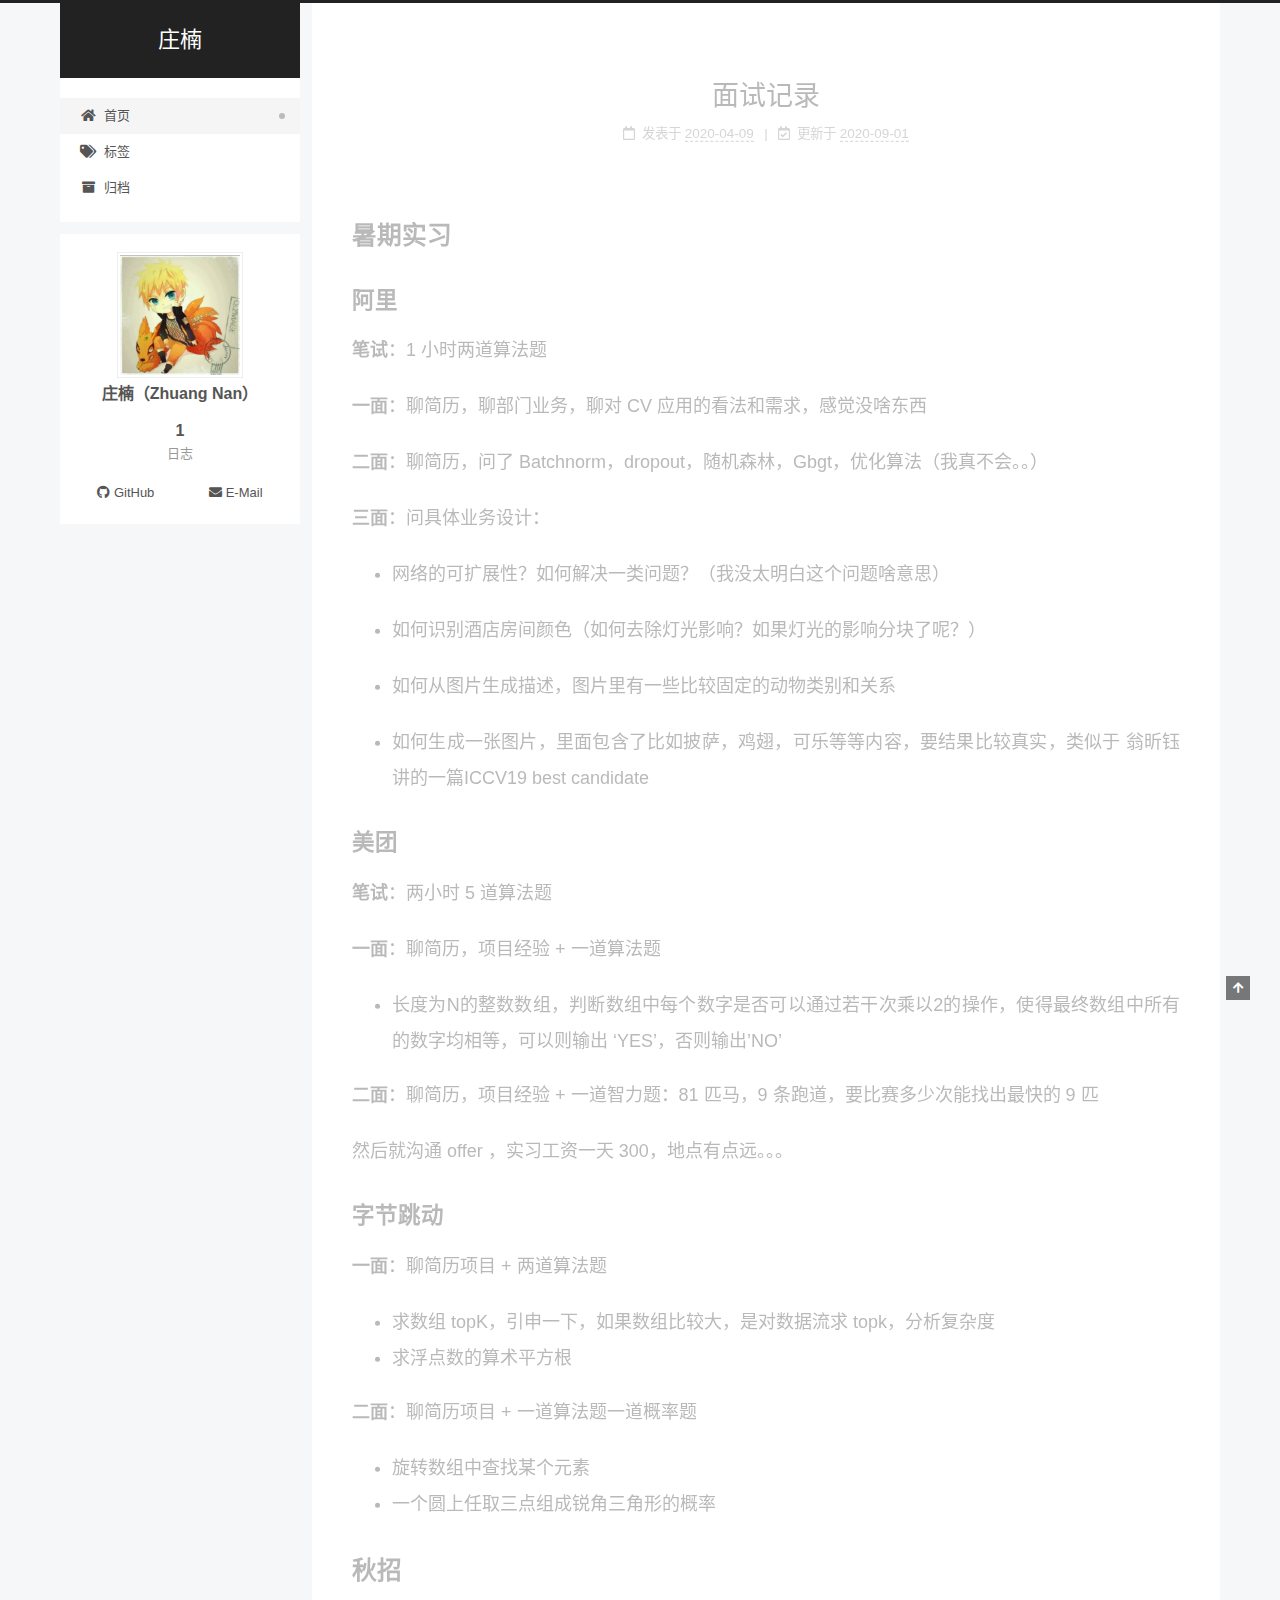
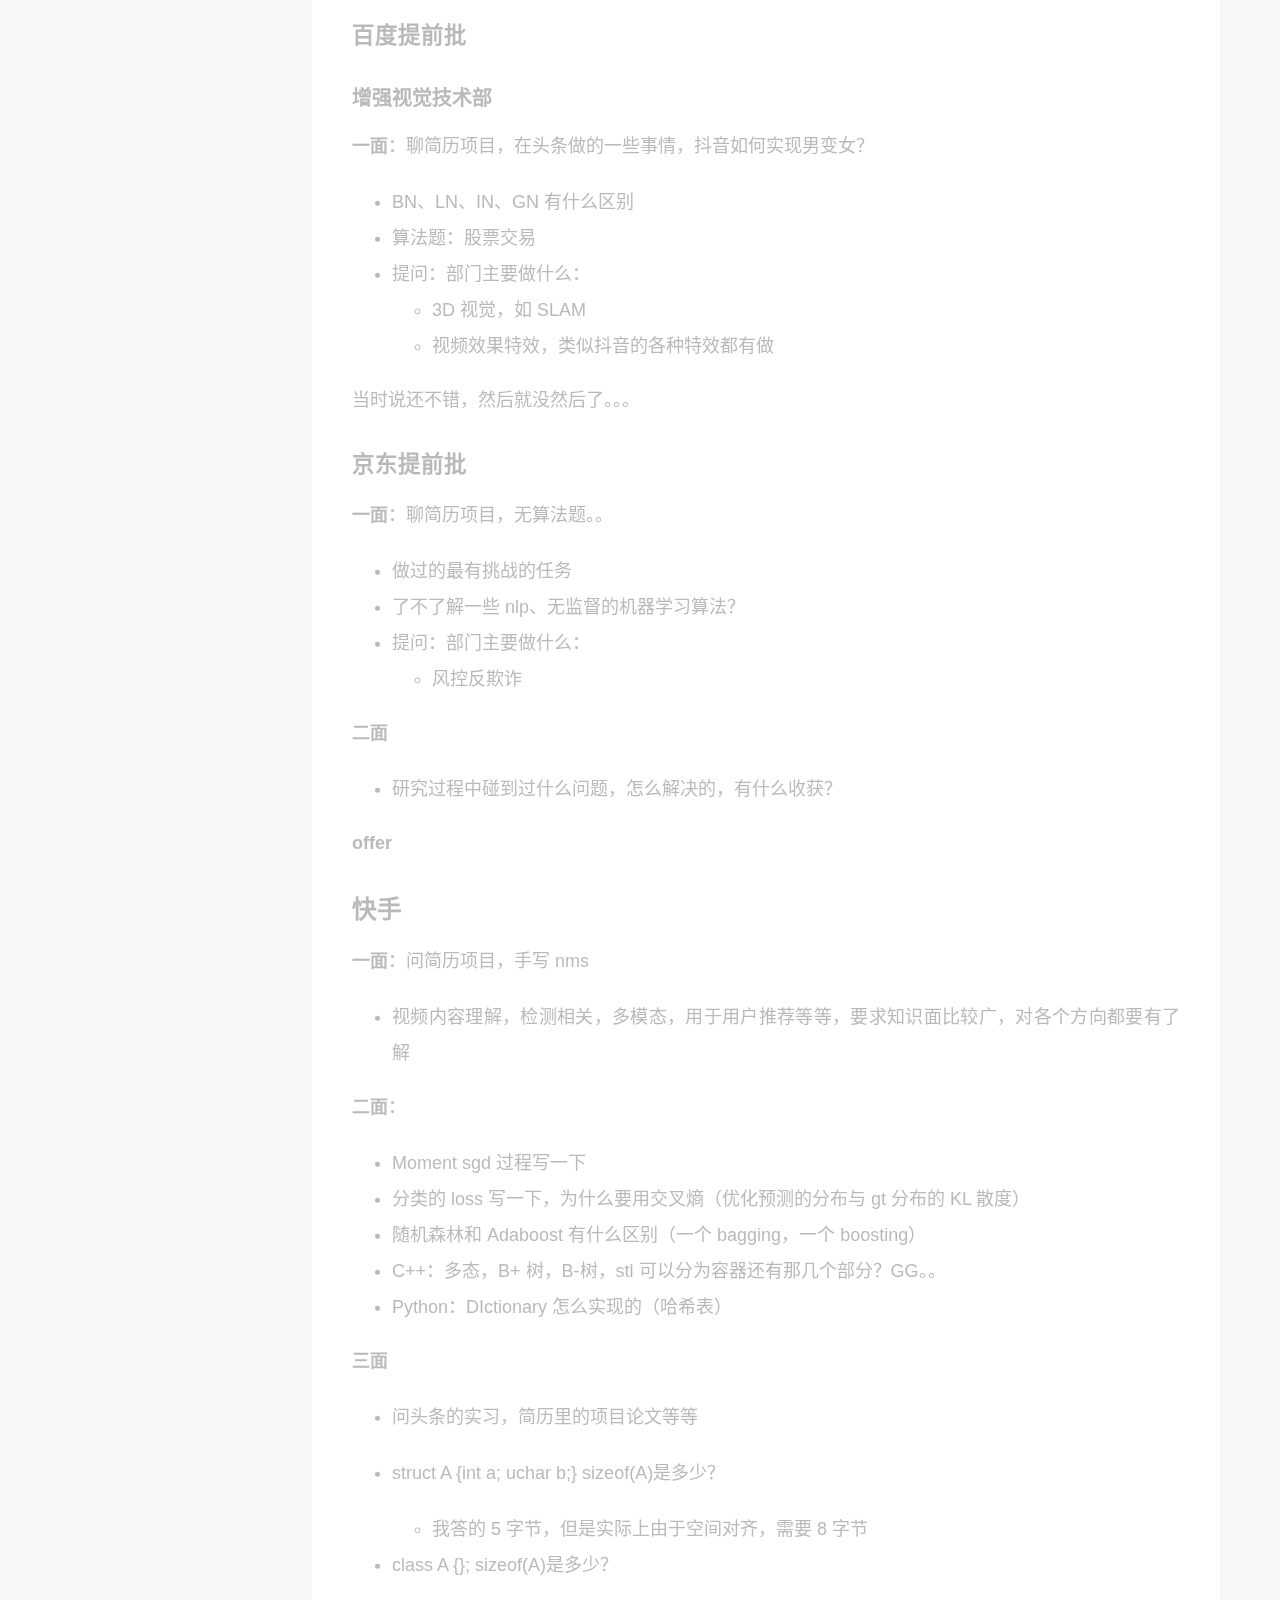
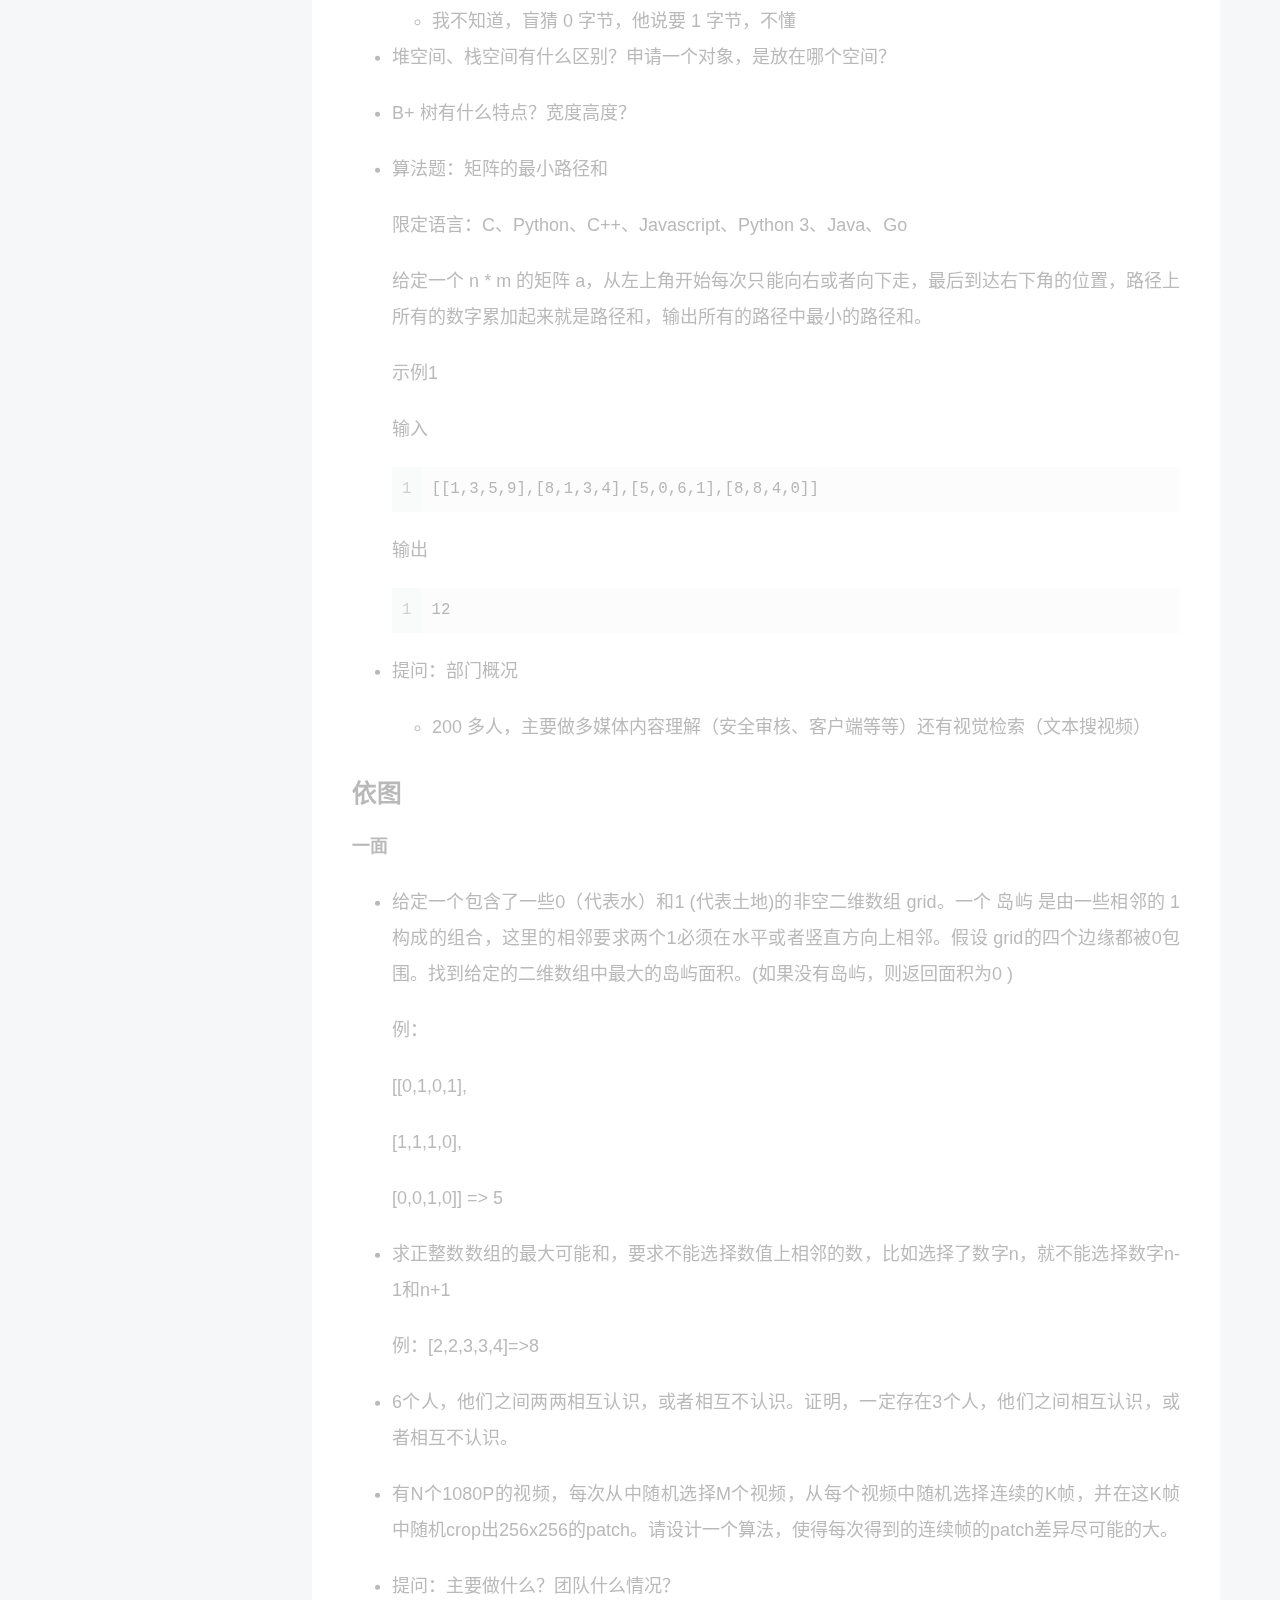
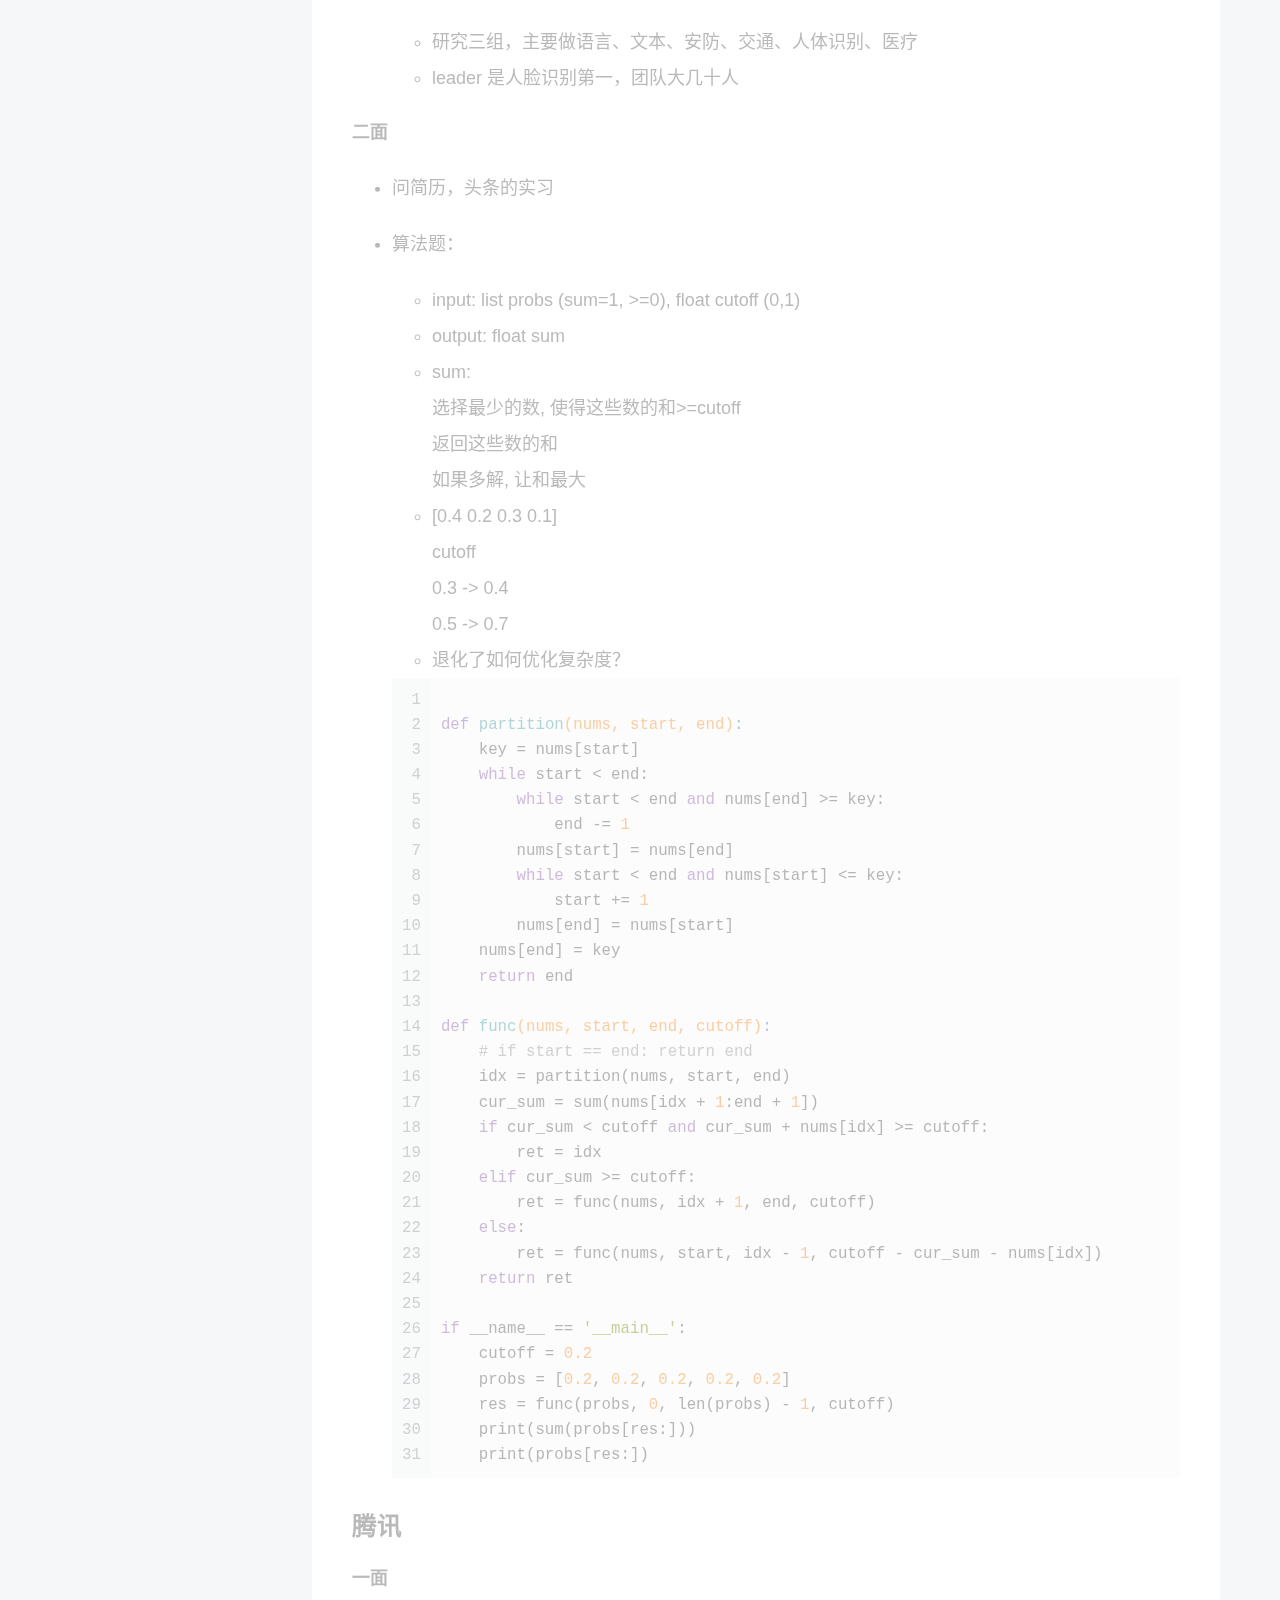
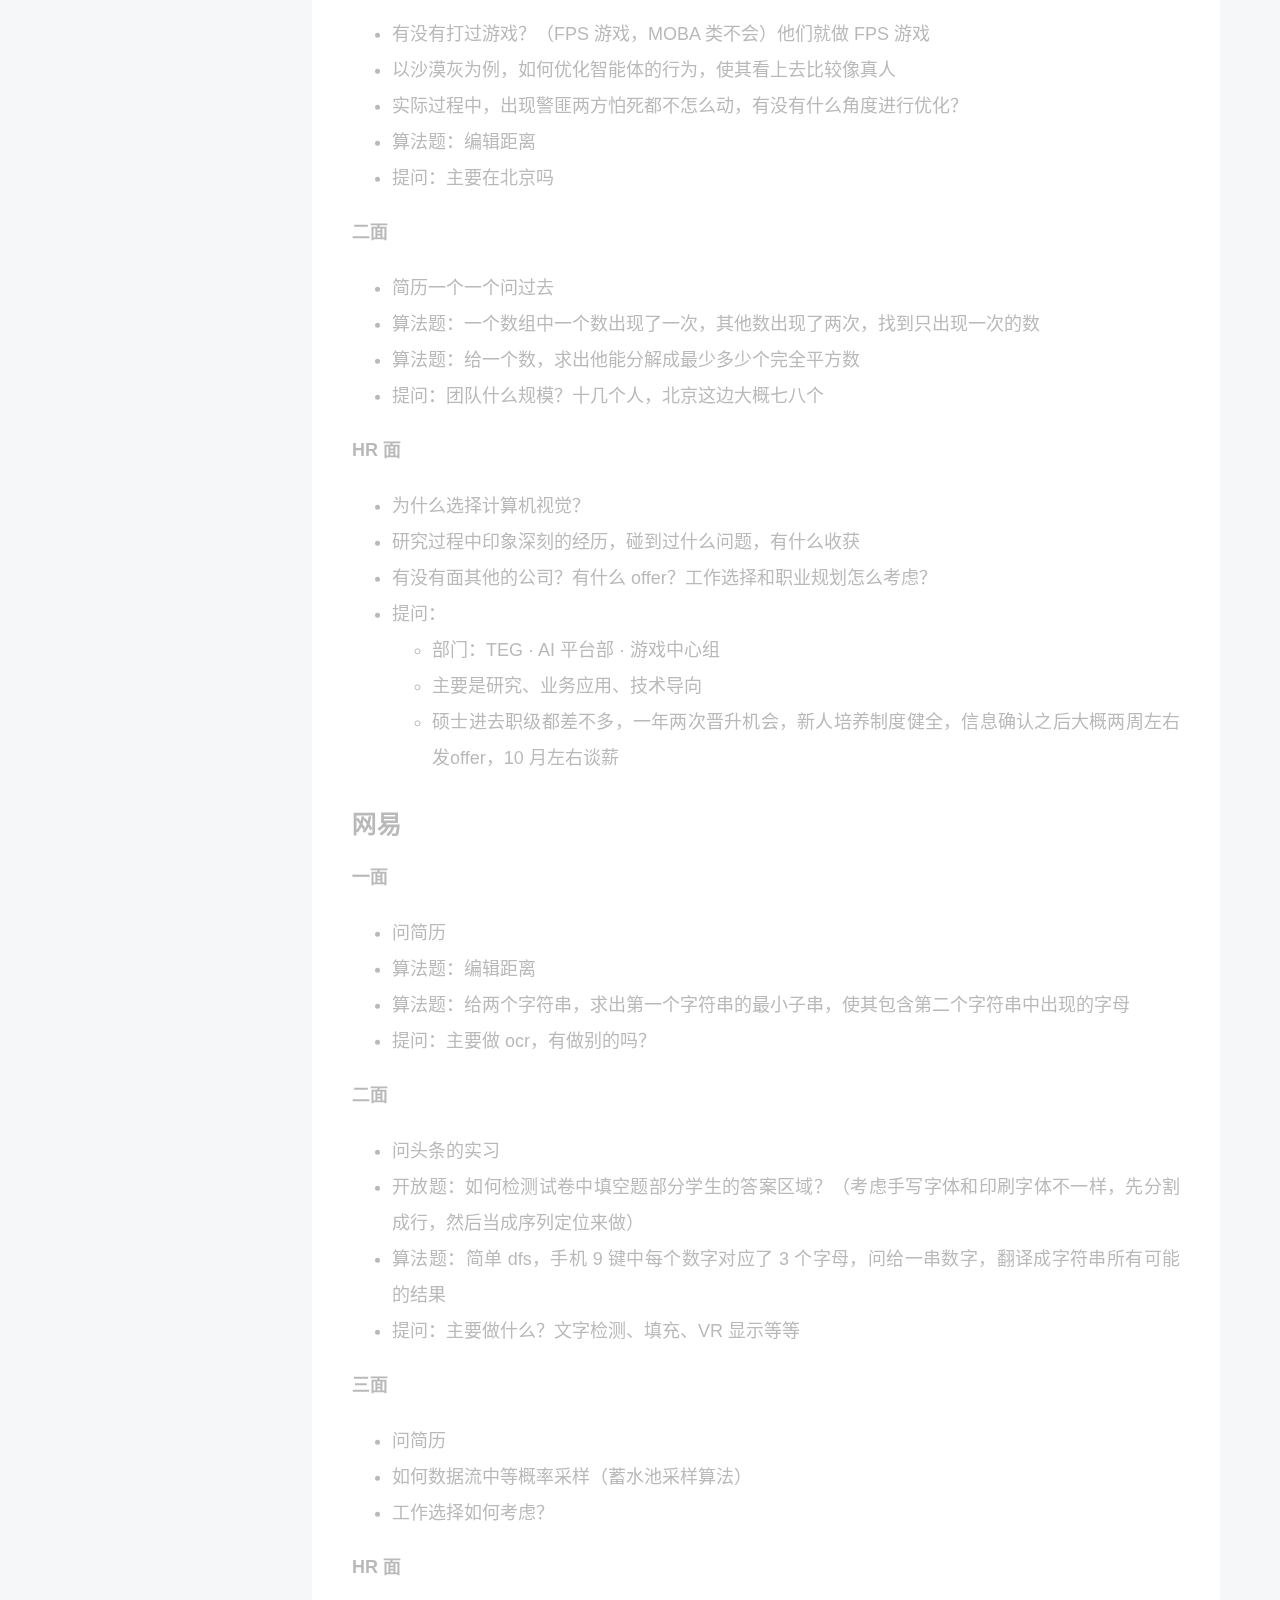
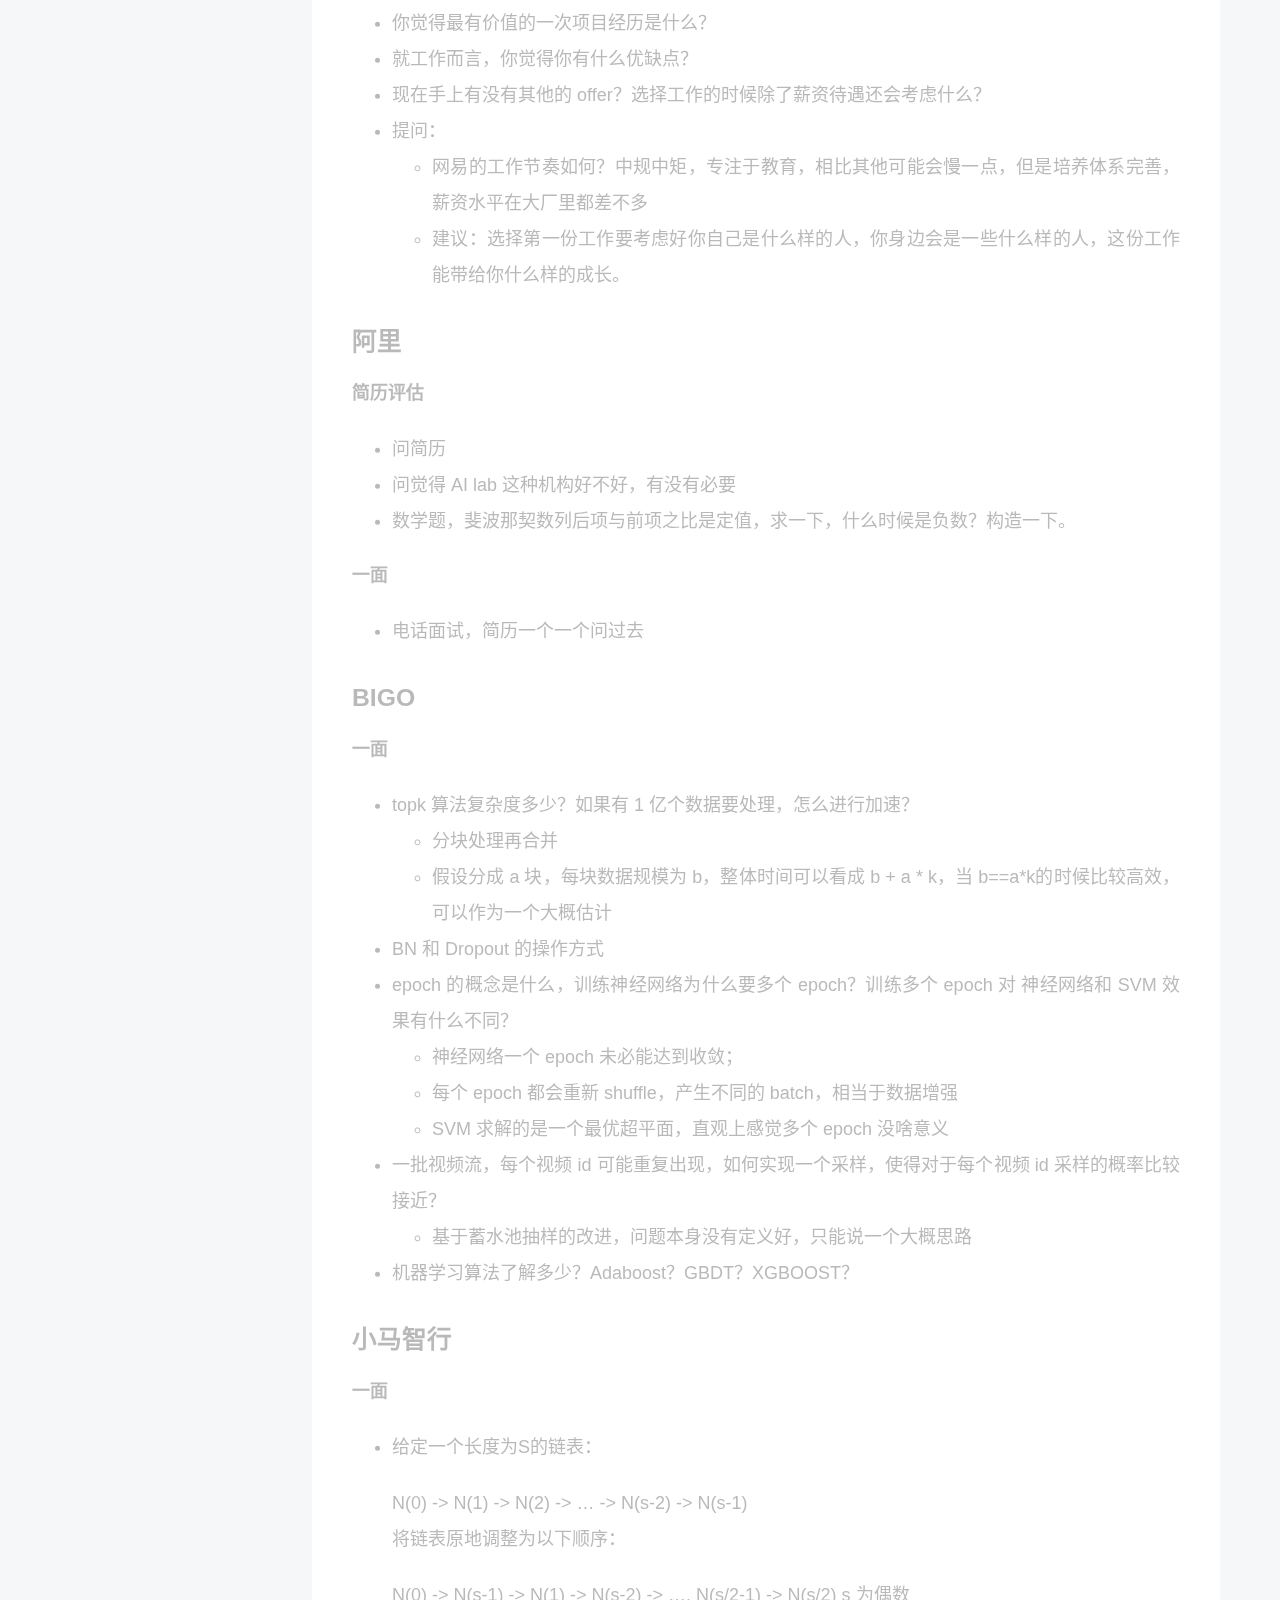
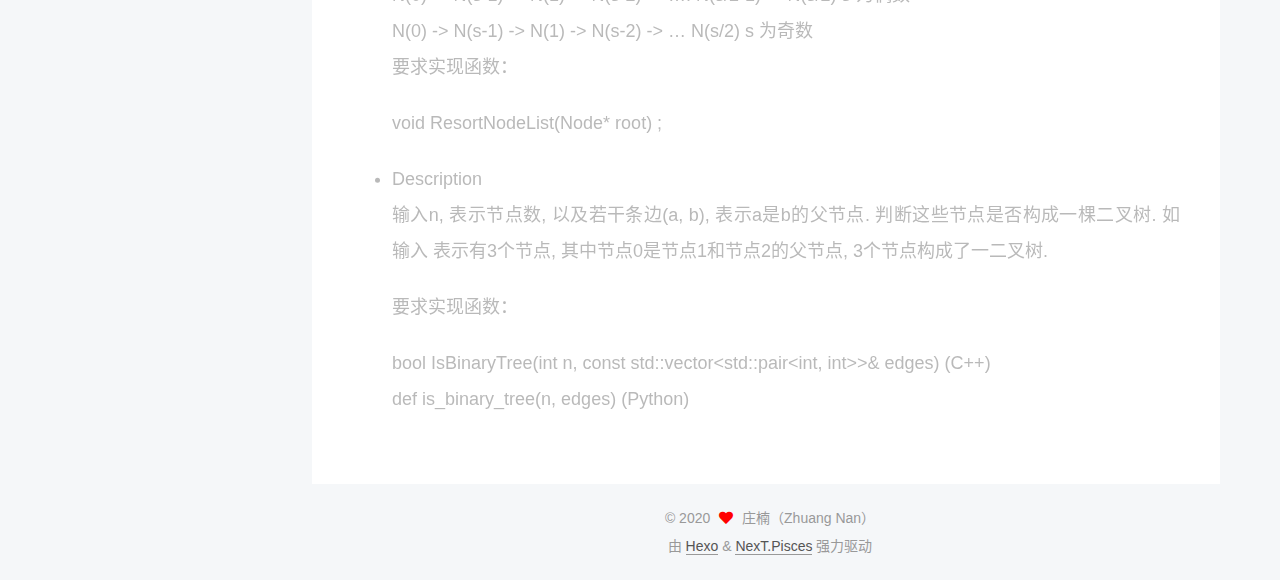
==== commit 3878cfd7: "Site updated: 2020-09-01 16:27:36" ====
--- a/index.html
+++ b/index.html
@@ -181,7 +181,7 @@
                   <i class="far fa-calendar-check"></i>
                 </span>
                 <span class="post-meta-item-text">更新于</span>
-                <time title="修改时间：2020-09-01 15:49:16" itemprop="dateModified" datetime="2020-09-01T15:49:16+08:00">2020-09-01</time>
+                <time title="修改时间：2020-09-01 16:27:23" itemprop="dateModified" datetime="2020-09-01T16:27:23+08:00">2020-09-01</time>
               </span>
 
           
@@ -383,6 +383,17 @@
 <li>问简历</li>
 <li>如何数据流中等概率采样（蓄水池采样算法）</li>
 <li>工作选择如何考虑？</li>
+</ul>
+<p><strong>HR 面</strong></p>
+<ul>
+<li>你觉得最有价值的一次项目经历是什么？</li>
+<li>就工作而言，你觉得你有什么优缺点？</li>
+<li>现在手上有没有其他的 offer？选择工作的时候除了薪资待遇还会考虑什么？</li>
+<li>提问：<ul>
+<li>网易的工作节奏如何？中规中矩，专注于教育，相比其他可能会慢一点，但是培养体系完善，薪资水平在大厂里都差不多</li>
+<li>建议：选择第一份工作要考虑好你自己是什么样的人，你身边会是一些什么样的人，这份工作能带给你什么样的成长。</li>
+</ul>
+</li>
 </ul>
 <h2 id="阿里-1"><a href="#阿里-1" class="headerlink" title="阿里"></a>阿里</h2><p><strong>简历评估</strong></p>
 <ul>
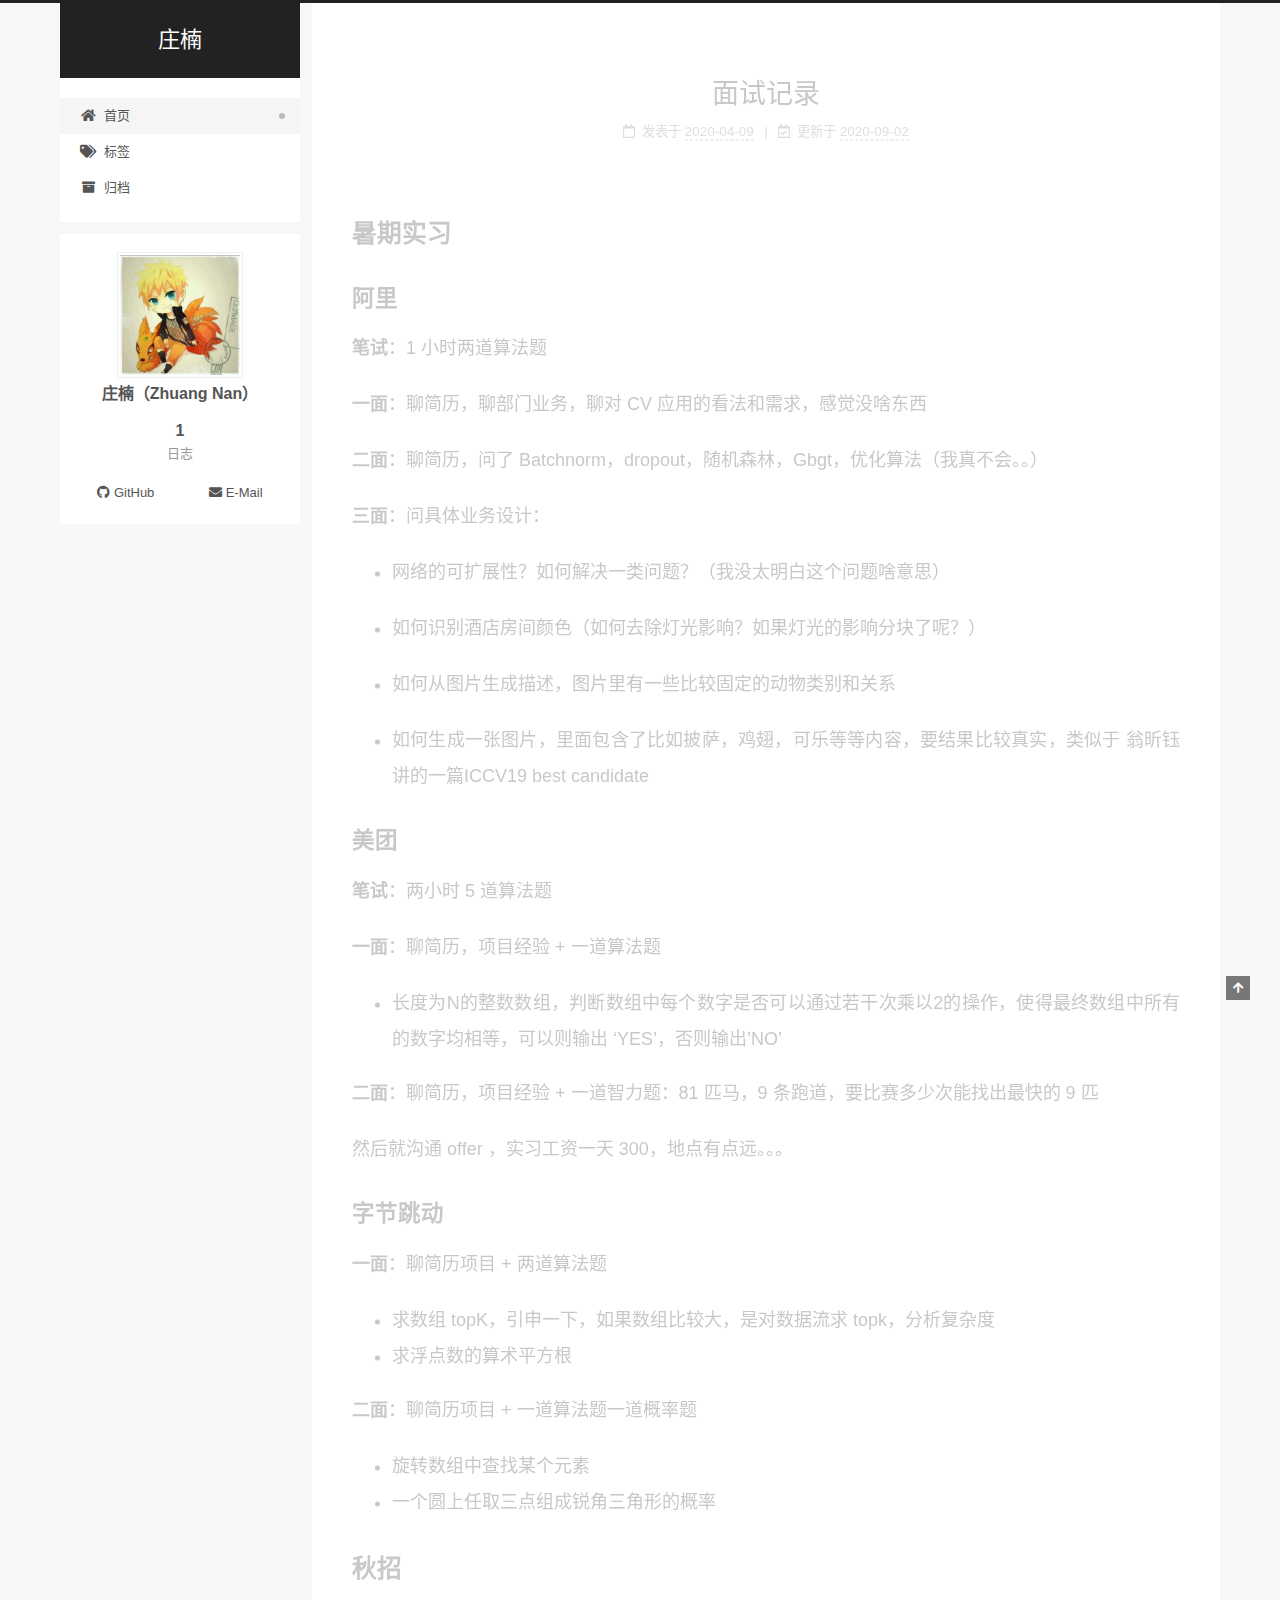
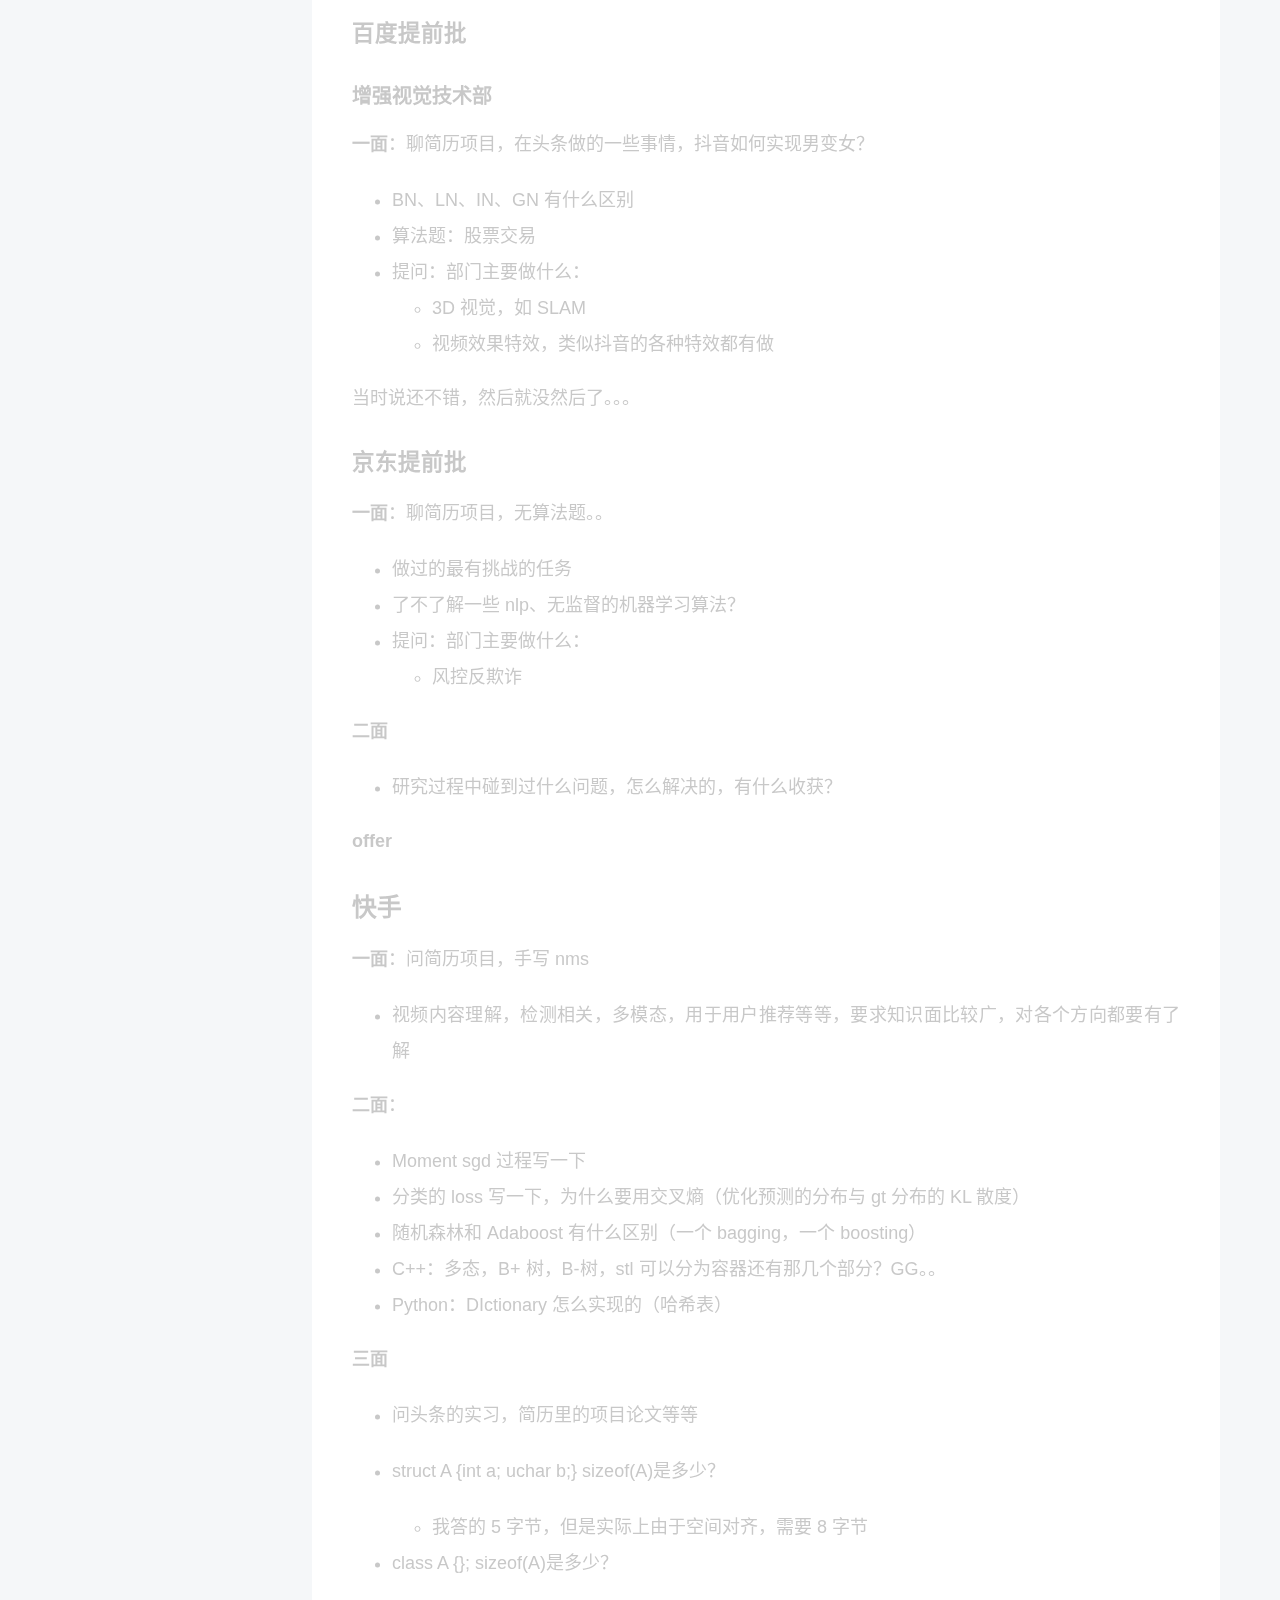
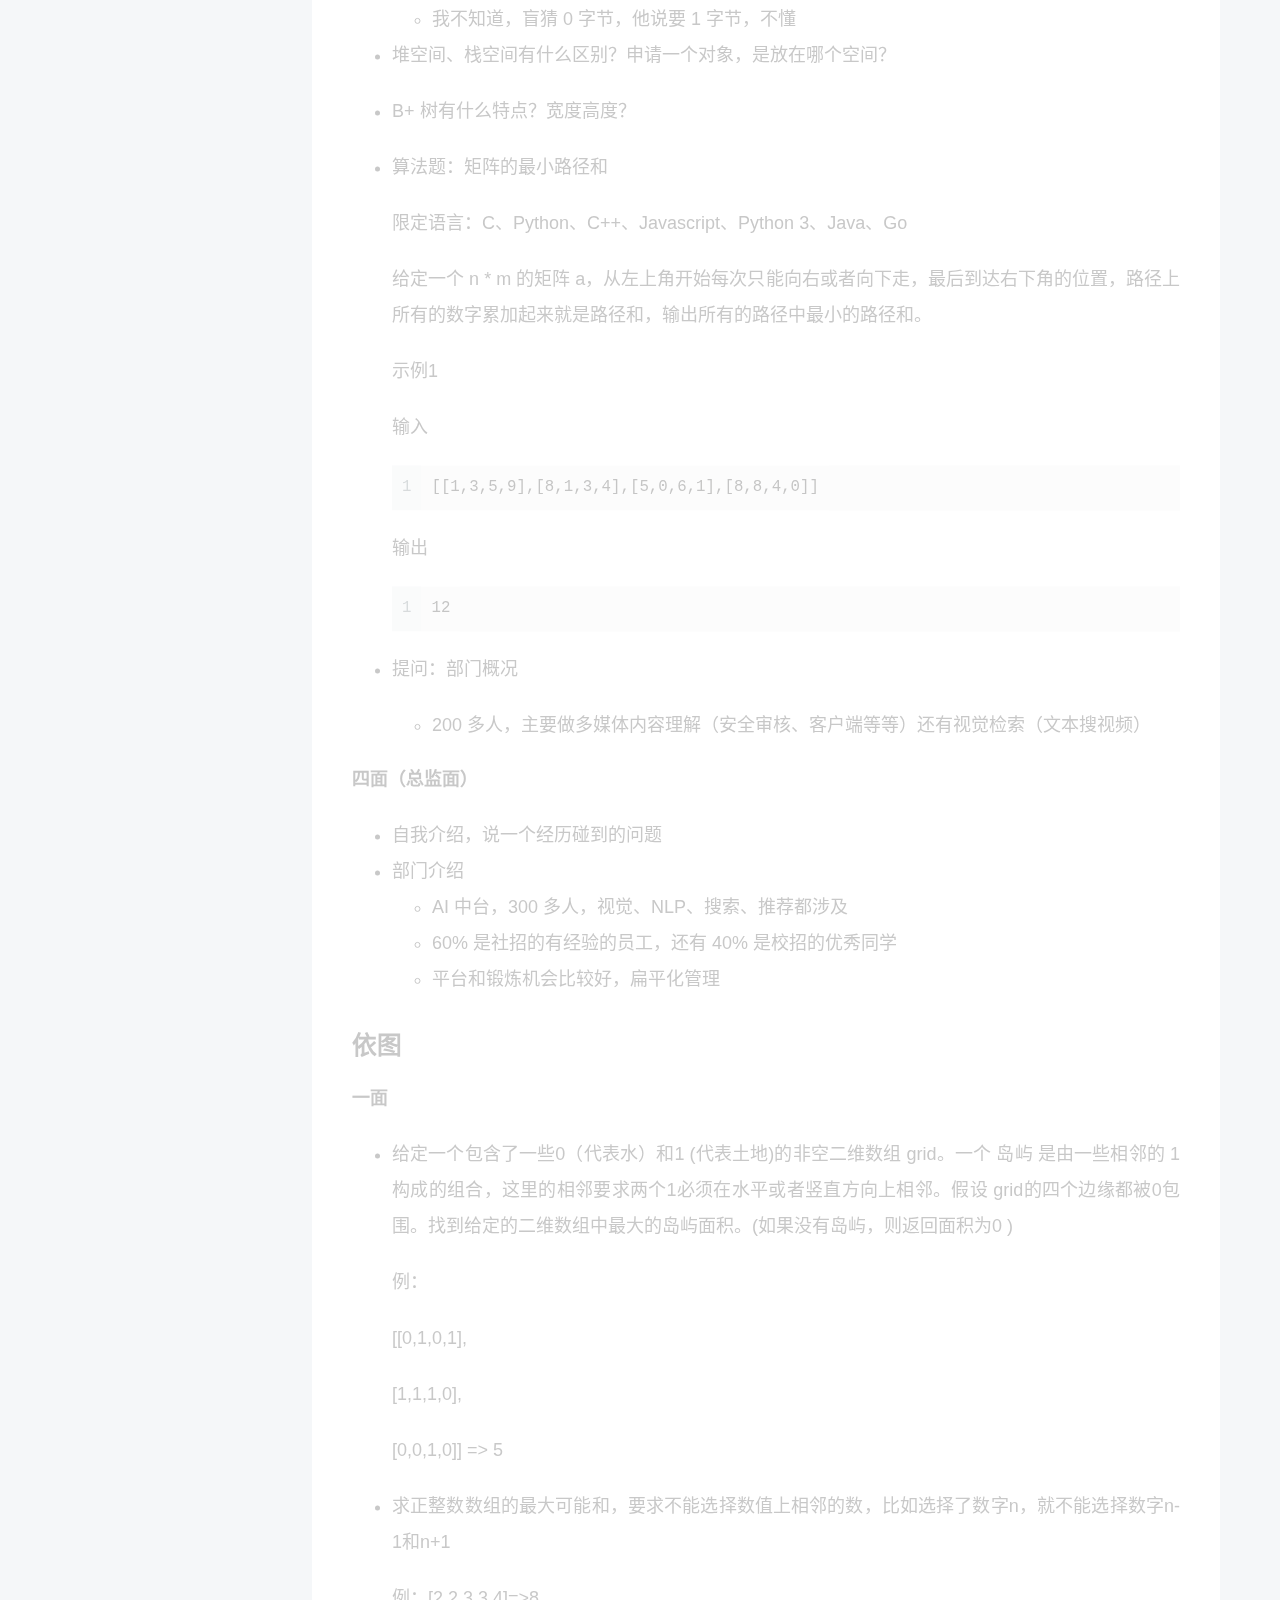
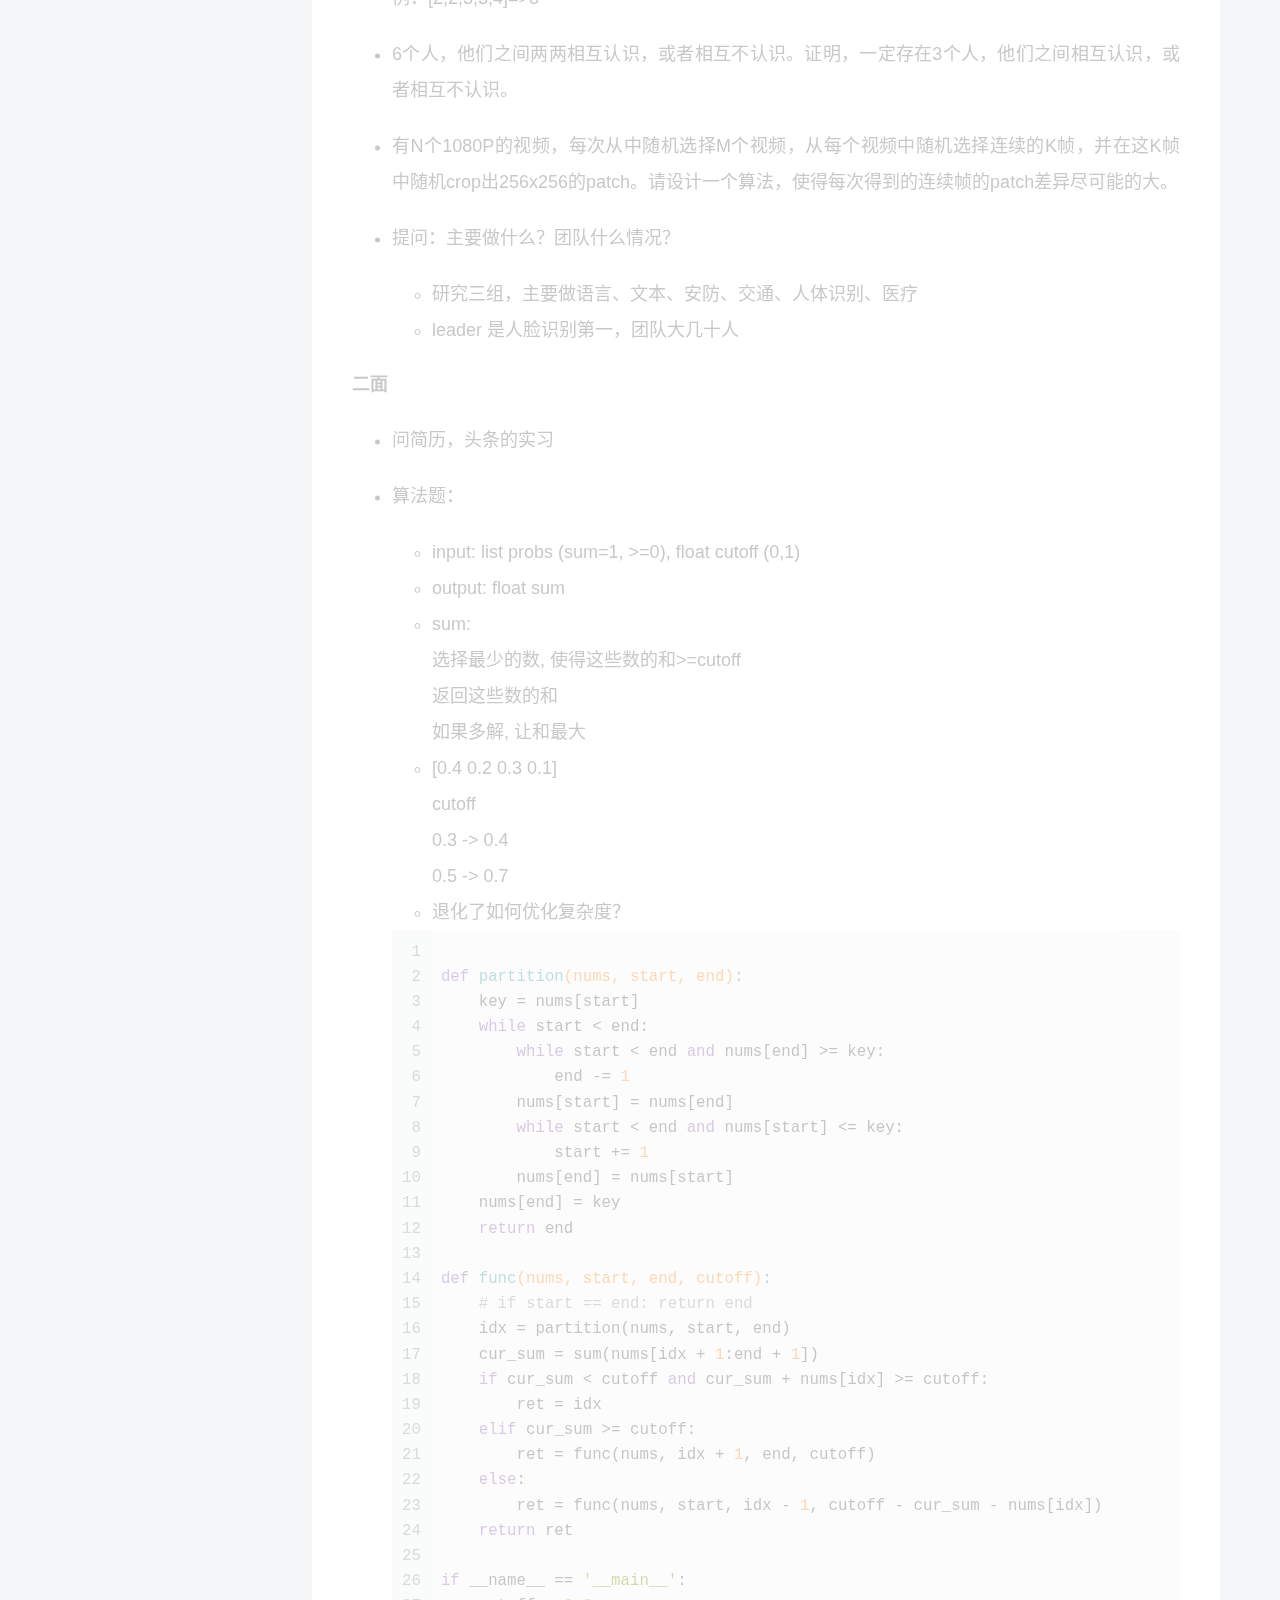
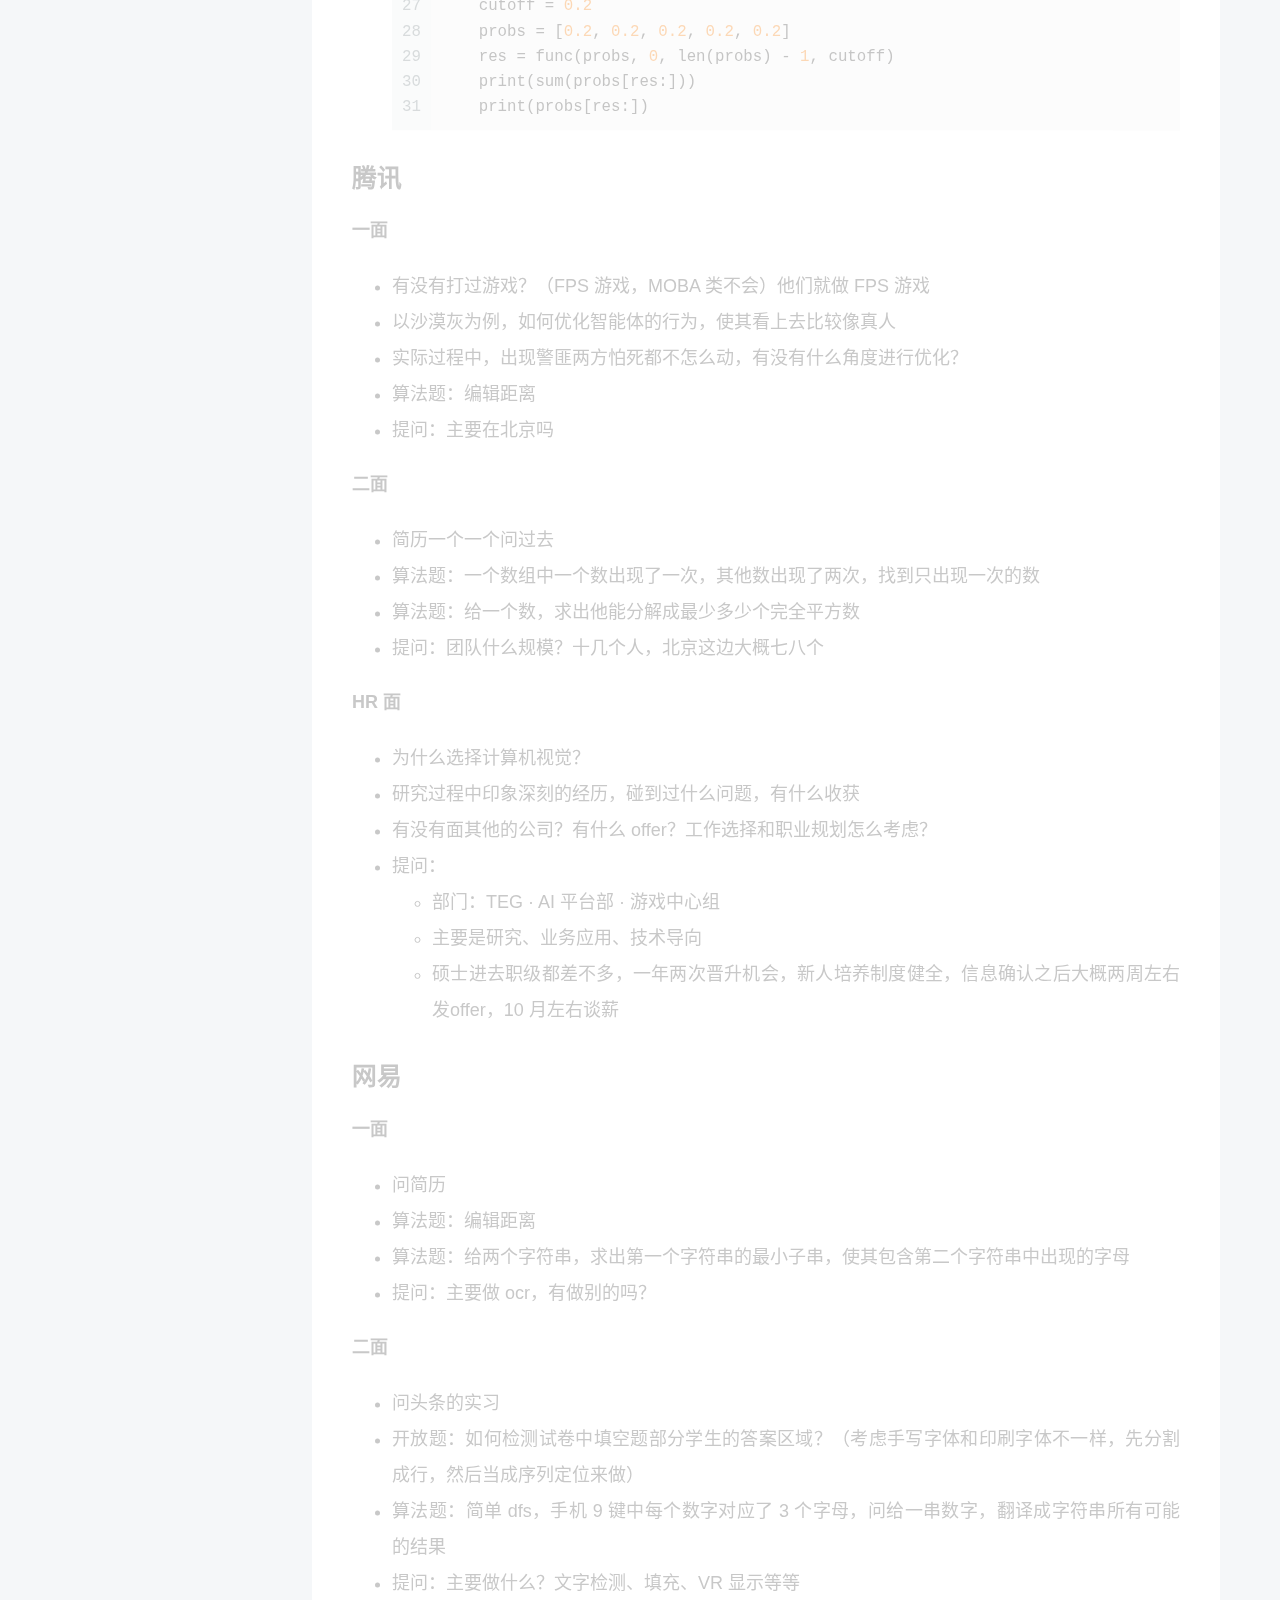
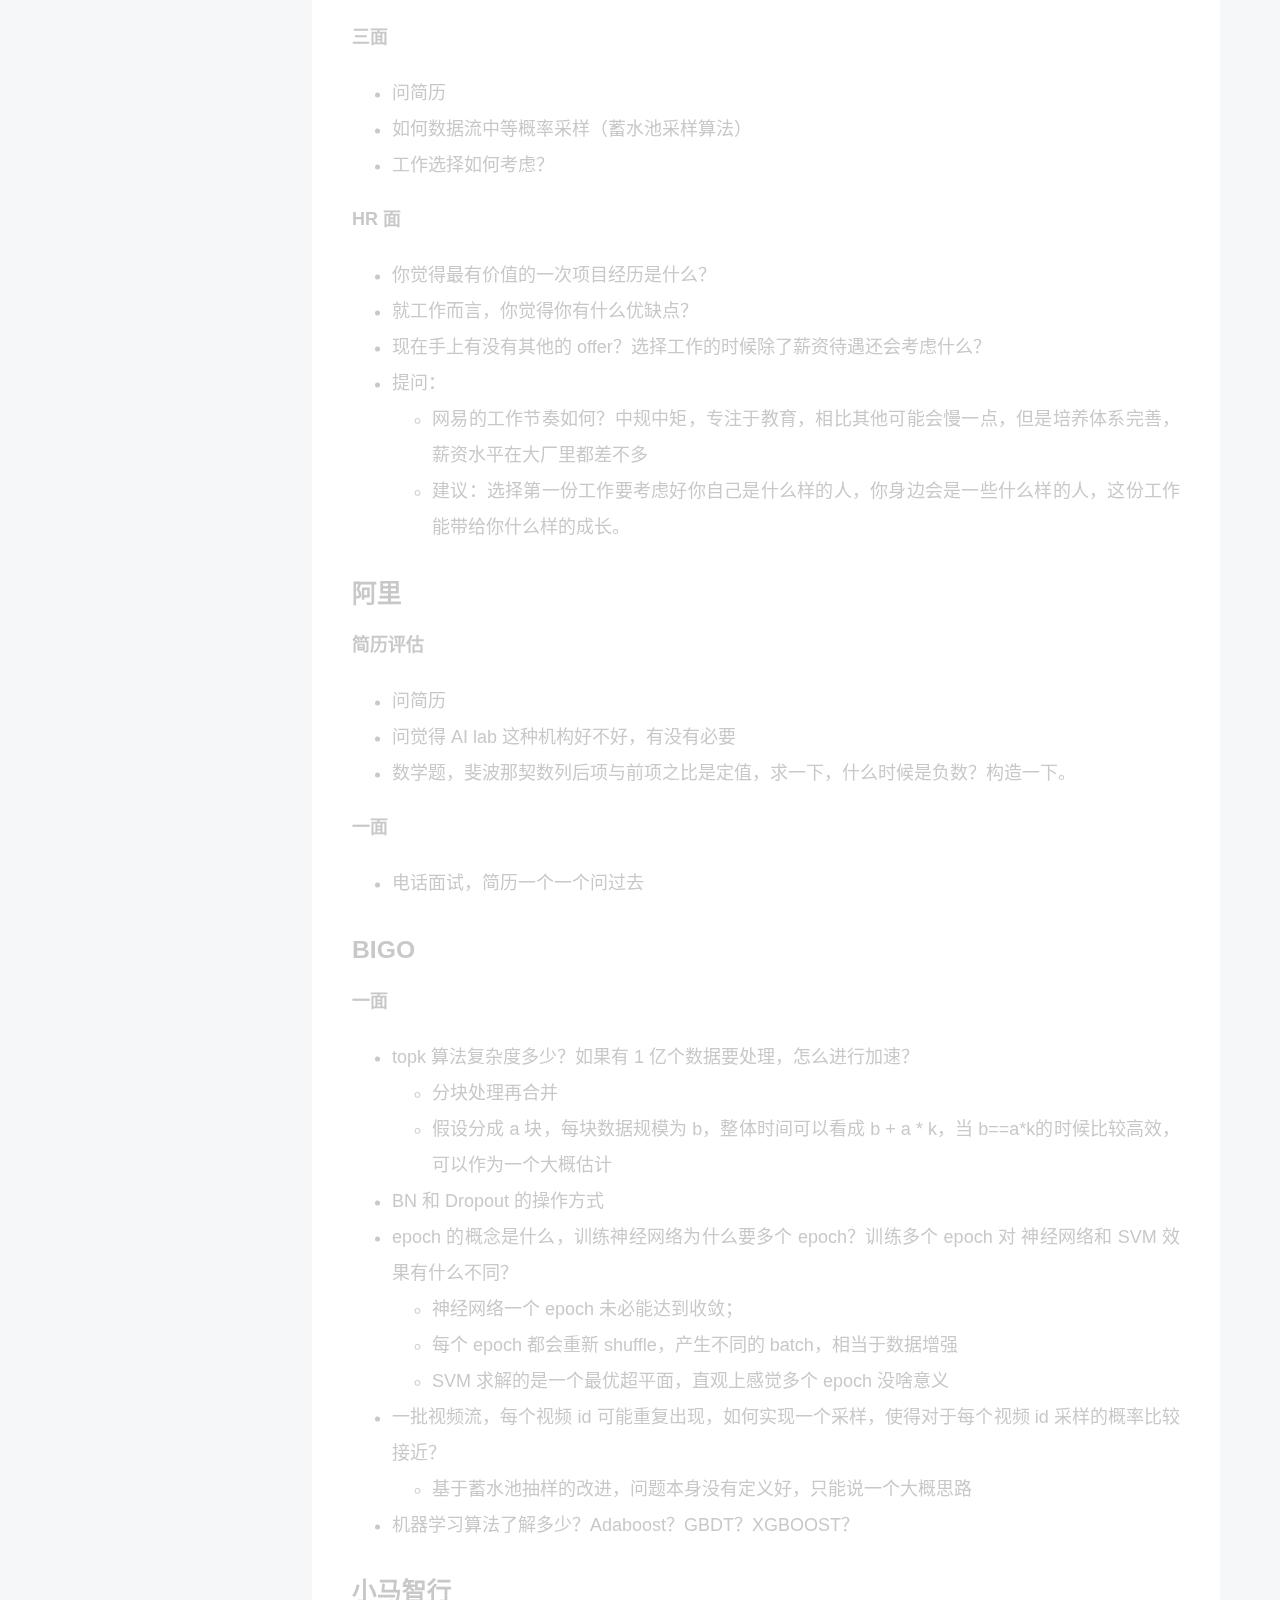
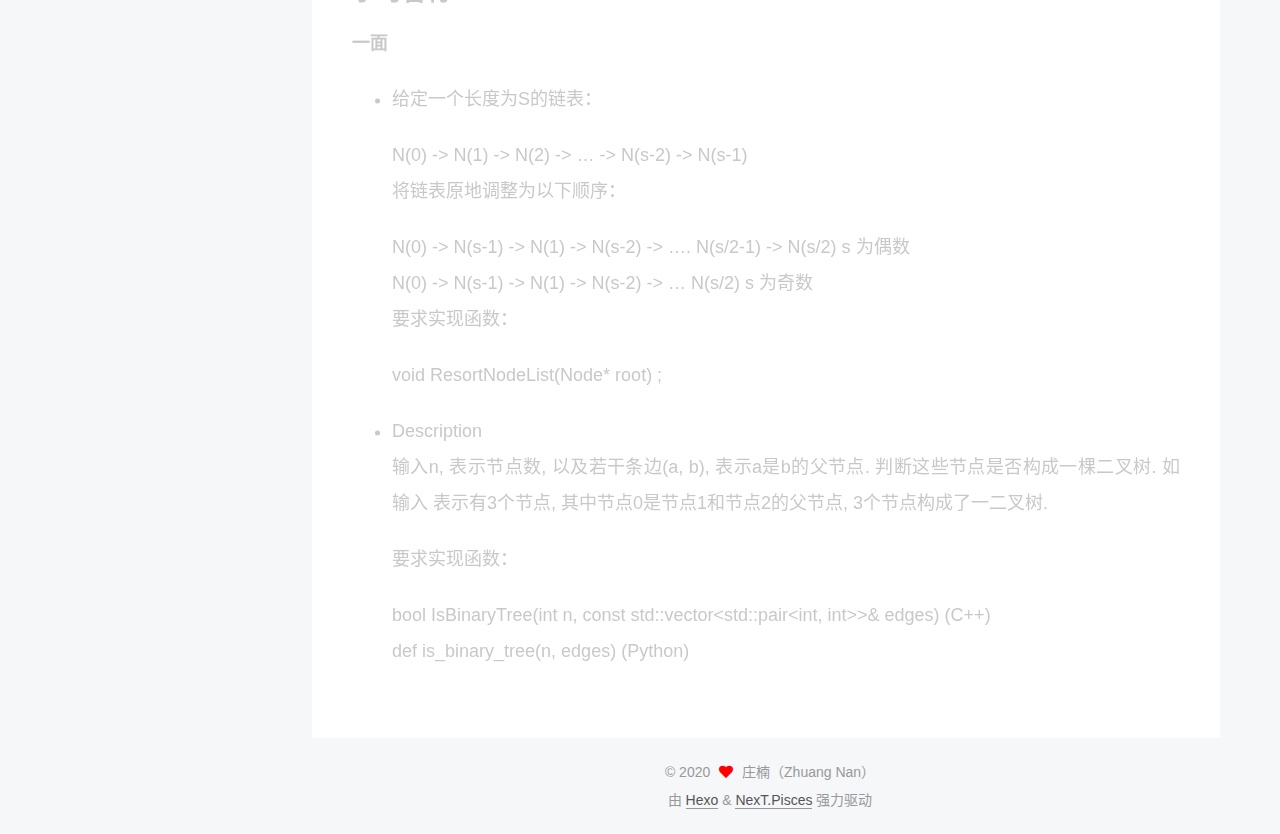
==== commit 6737d3df: "Site updated: 2020-09-02 16:04:03" ====
--- a/index.html
+++ b/index.html
@@ -181,7 +181,7 @@
                   <i class="far fa-calendar-check"></i>
                 </span>
                 <span class="post-meta-item-text">更新于</span>
-                <time title="修改时间：2020-09-01 16:27:23" itemprop="dateModified" datetime="2020-09-01T16:27:23+08:00">2020-09-01</time>
+                <time title="修改时间：2020-09-02 16:03:48" itemprop="dateModified" datetime="2020-09-02T16:03:48+08:00">2020-09-02</time>
               </span>
 
           
@@ -294,6 +294,16 @@
 <li><p>提问：部门概况</p>
 <ul>
 <li>200 多人，主要做多媒体内容理解（安全审核、客户端等等）还有视觉检索（文本搜视频）</li>
+</ul>
+</li>
+</ul>
+<p><strong>四面（总监面）</strong></p>
+<ul>
+<li>自我介绍，说一个经历碰到的问题</li>
+<li>部门介绍<ul>
+<li>AI 中台，300 多人，视觉、NLP、搜索、推荐都涉及</li>
+<li>60% 是社招的有经验的员工，还有 40% 是校招的优秀同学</li>
+<li>平台和锻炼机会比较好，扁平化管理</li>
 </ul>
 </li>
 </ul>
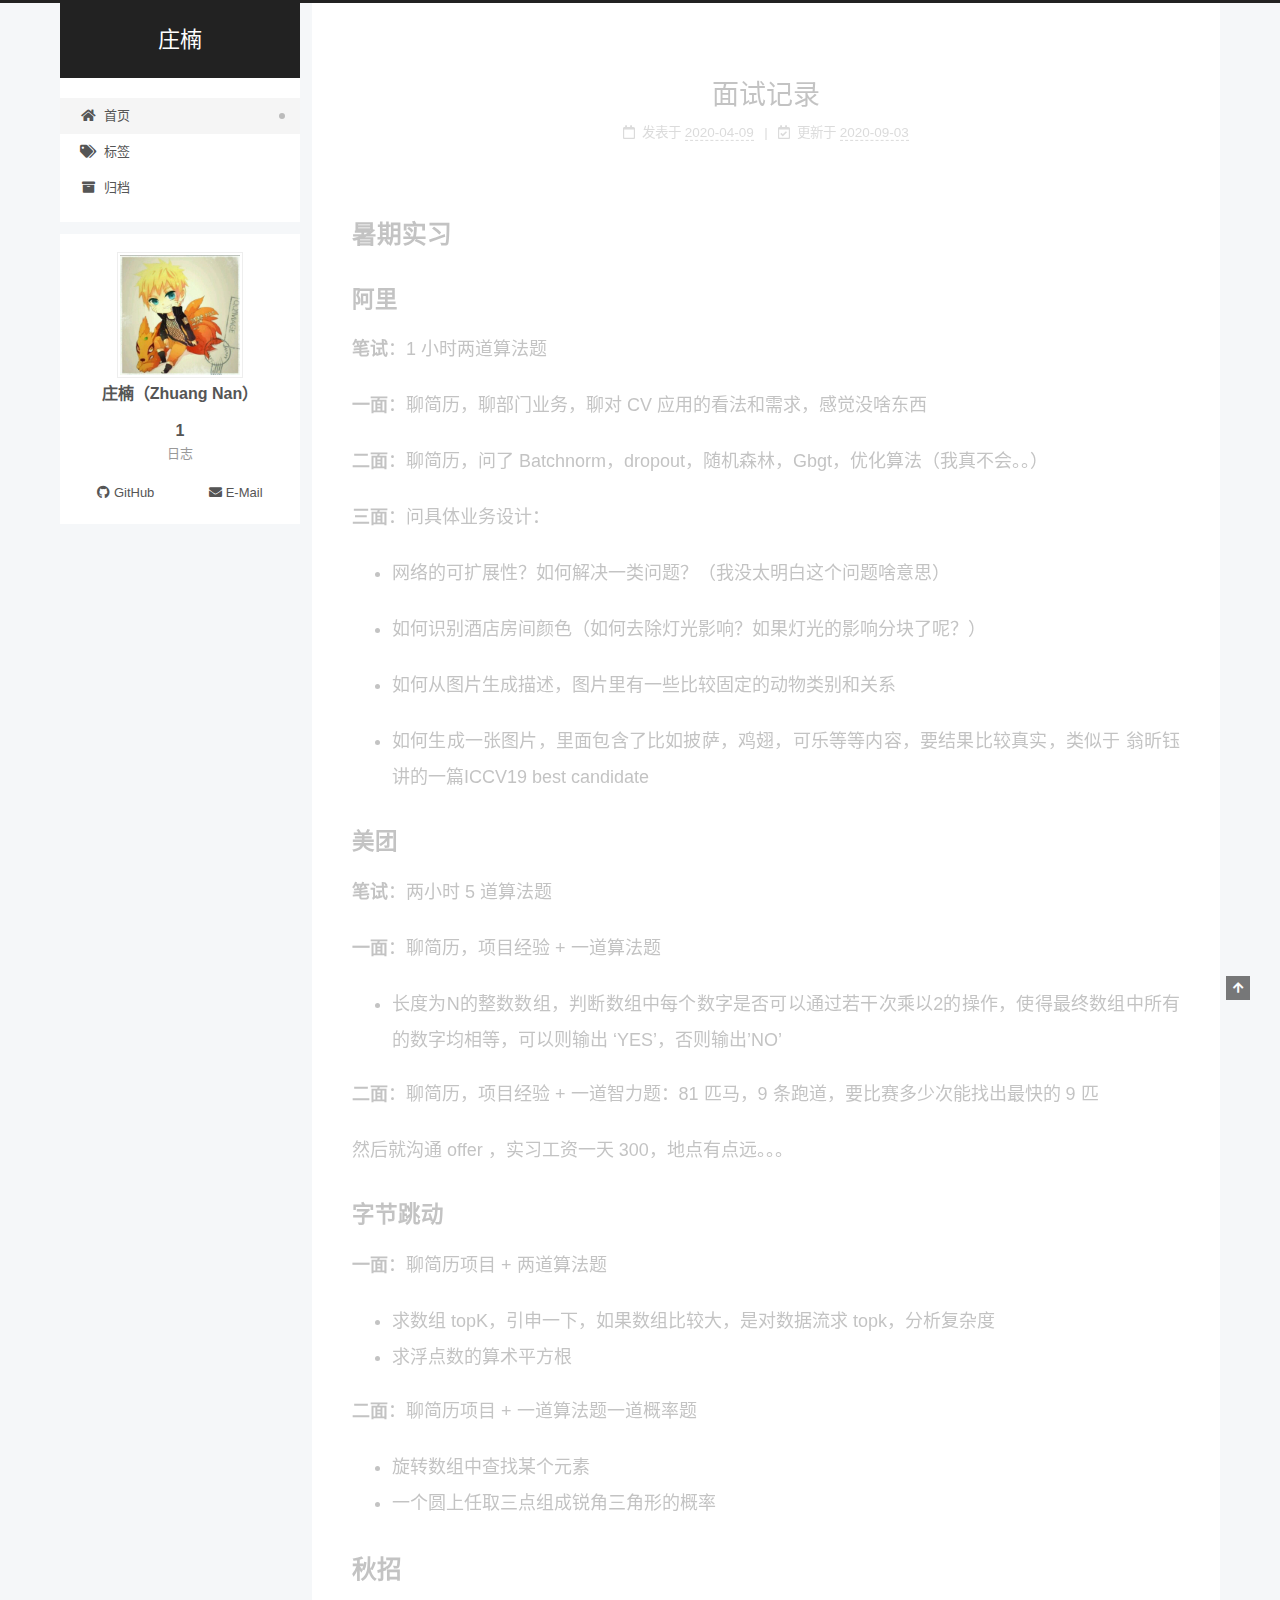
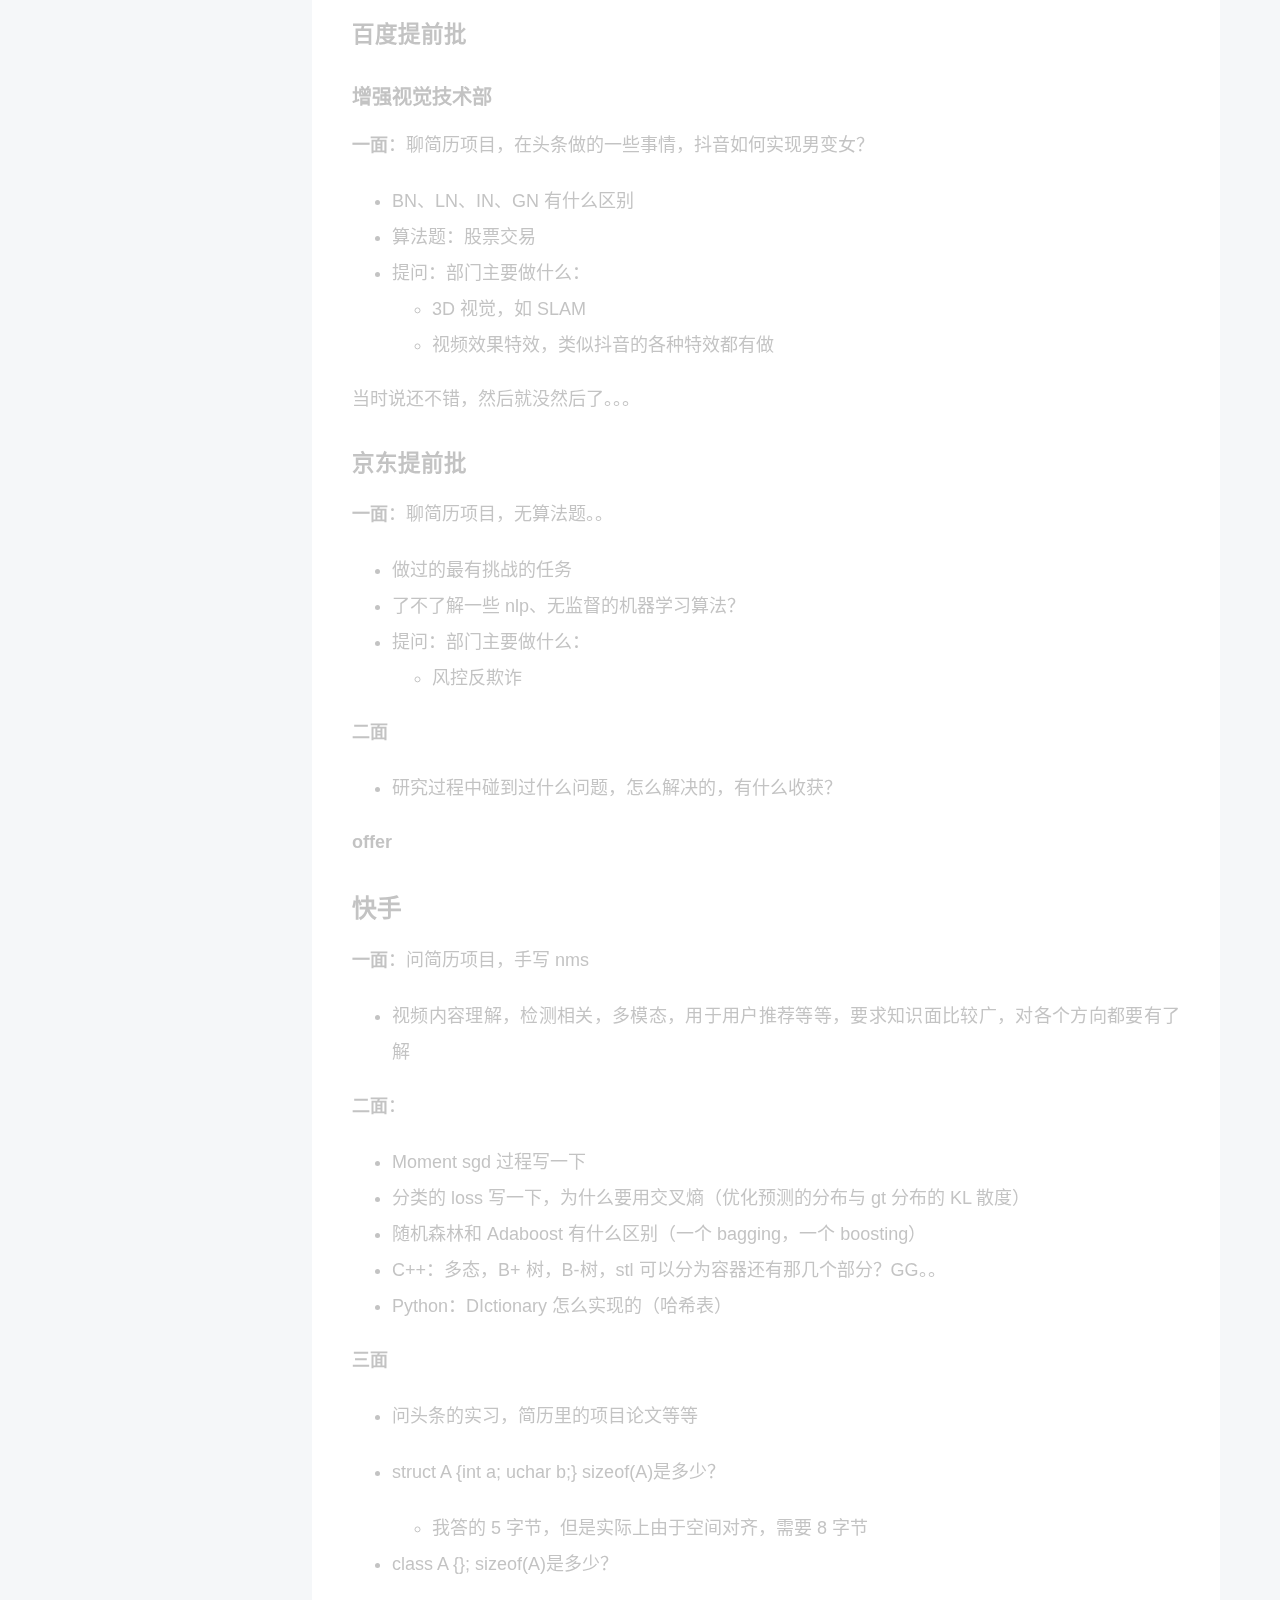
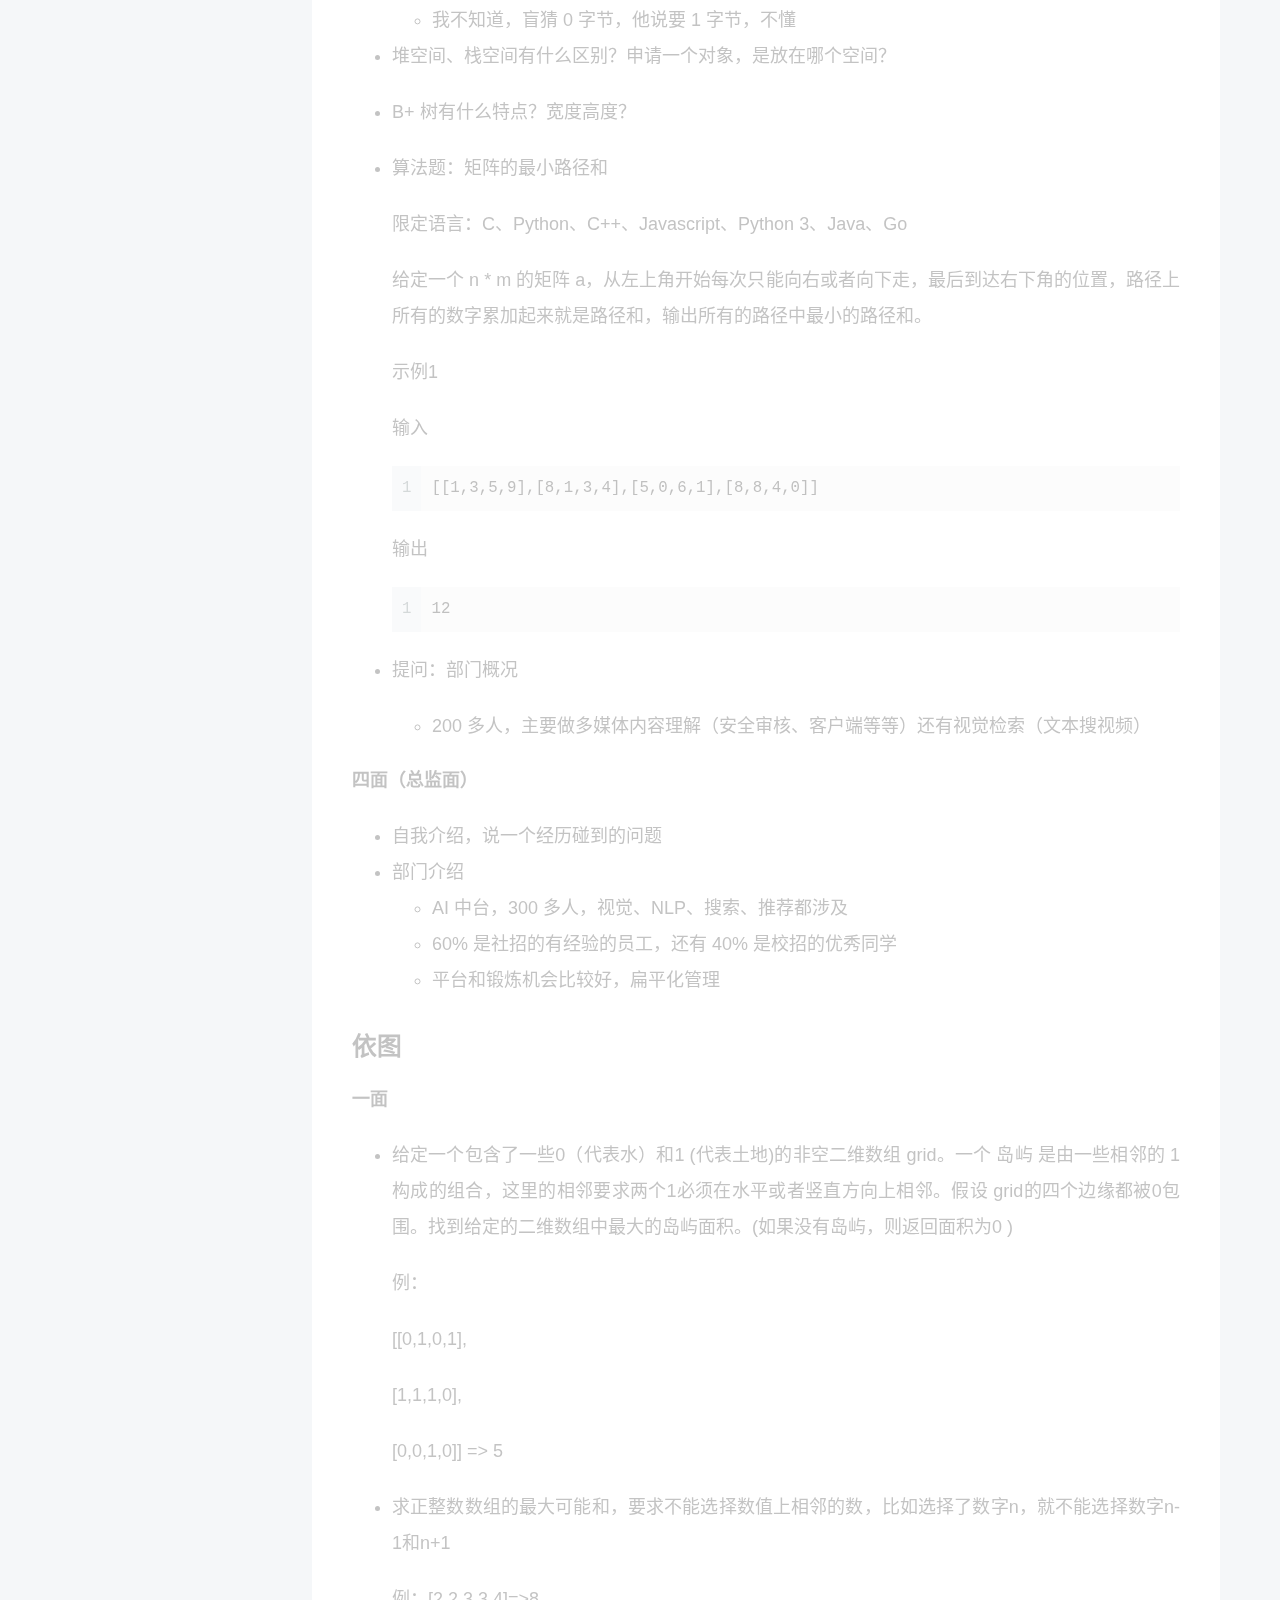
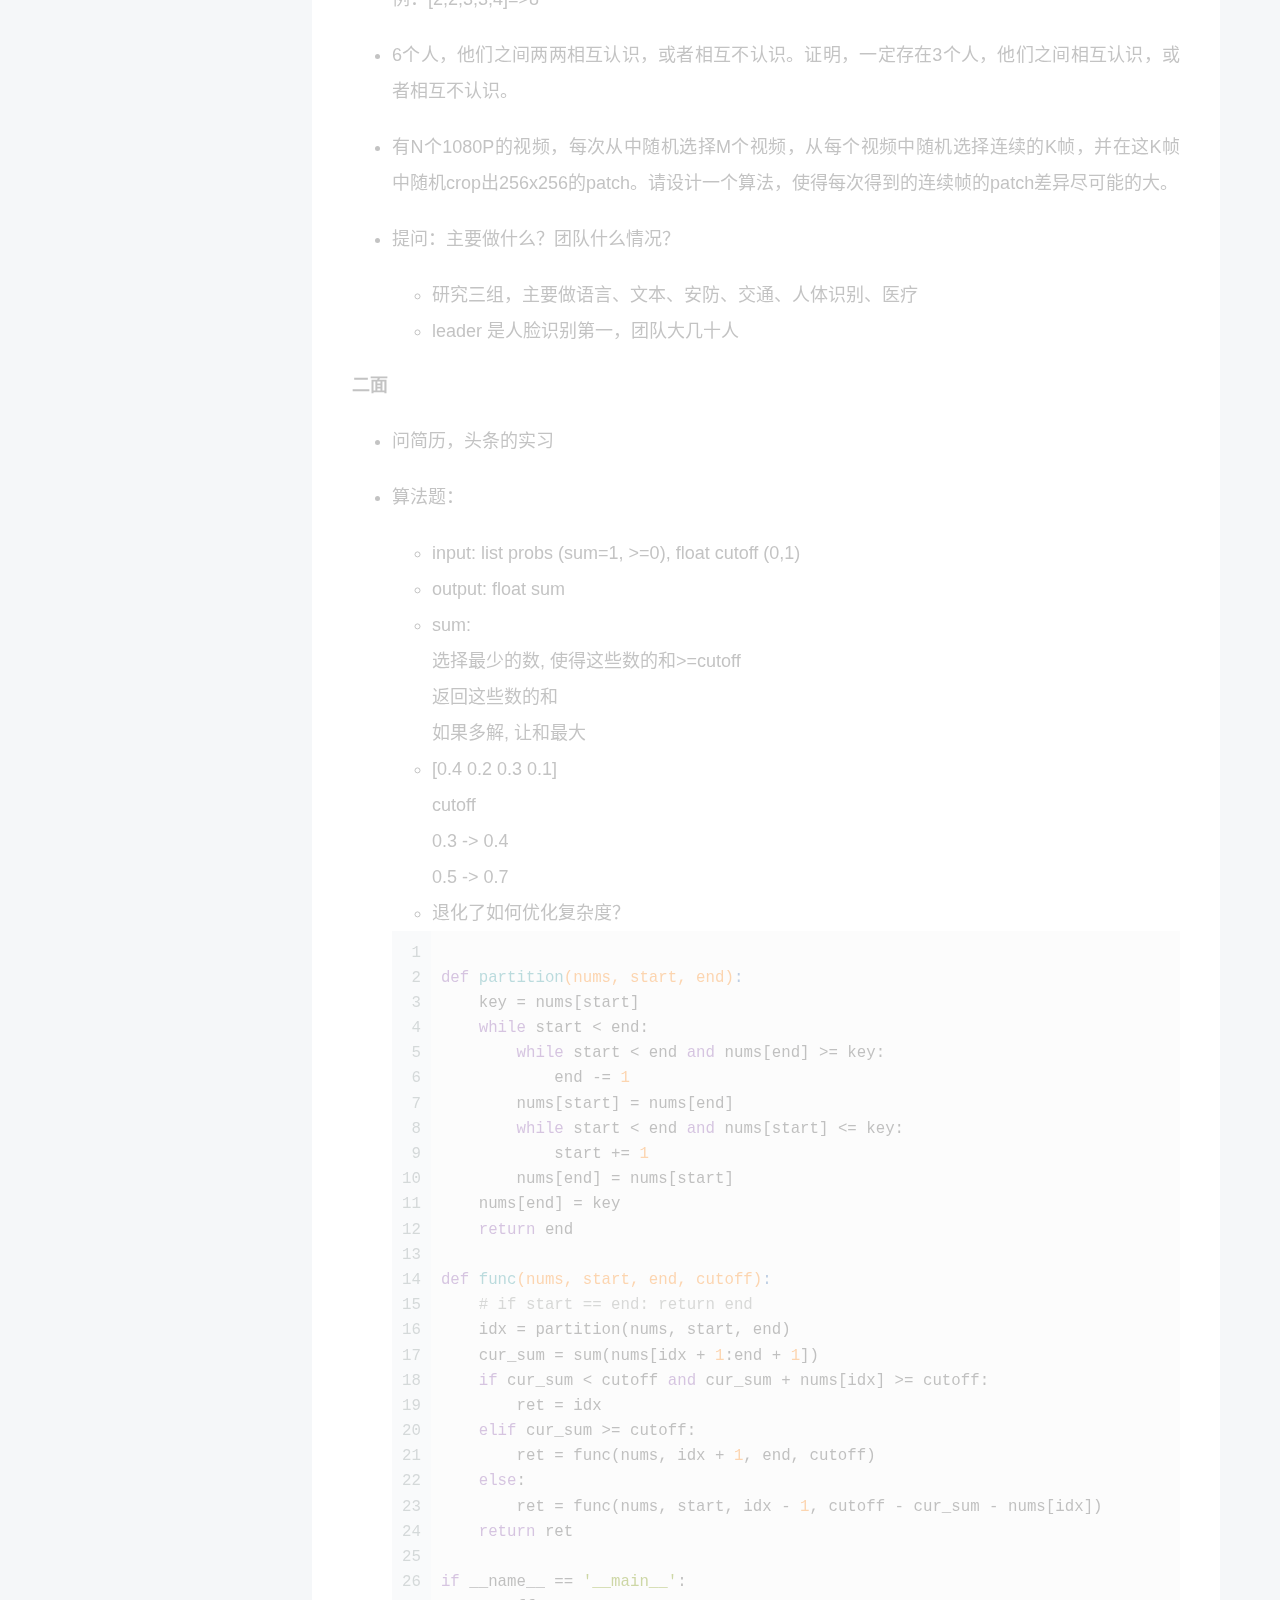
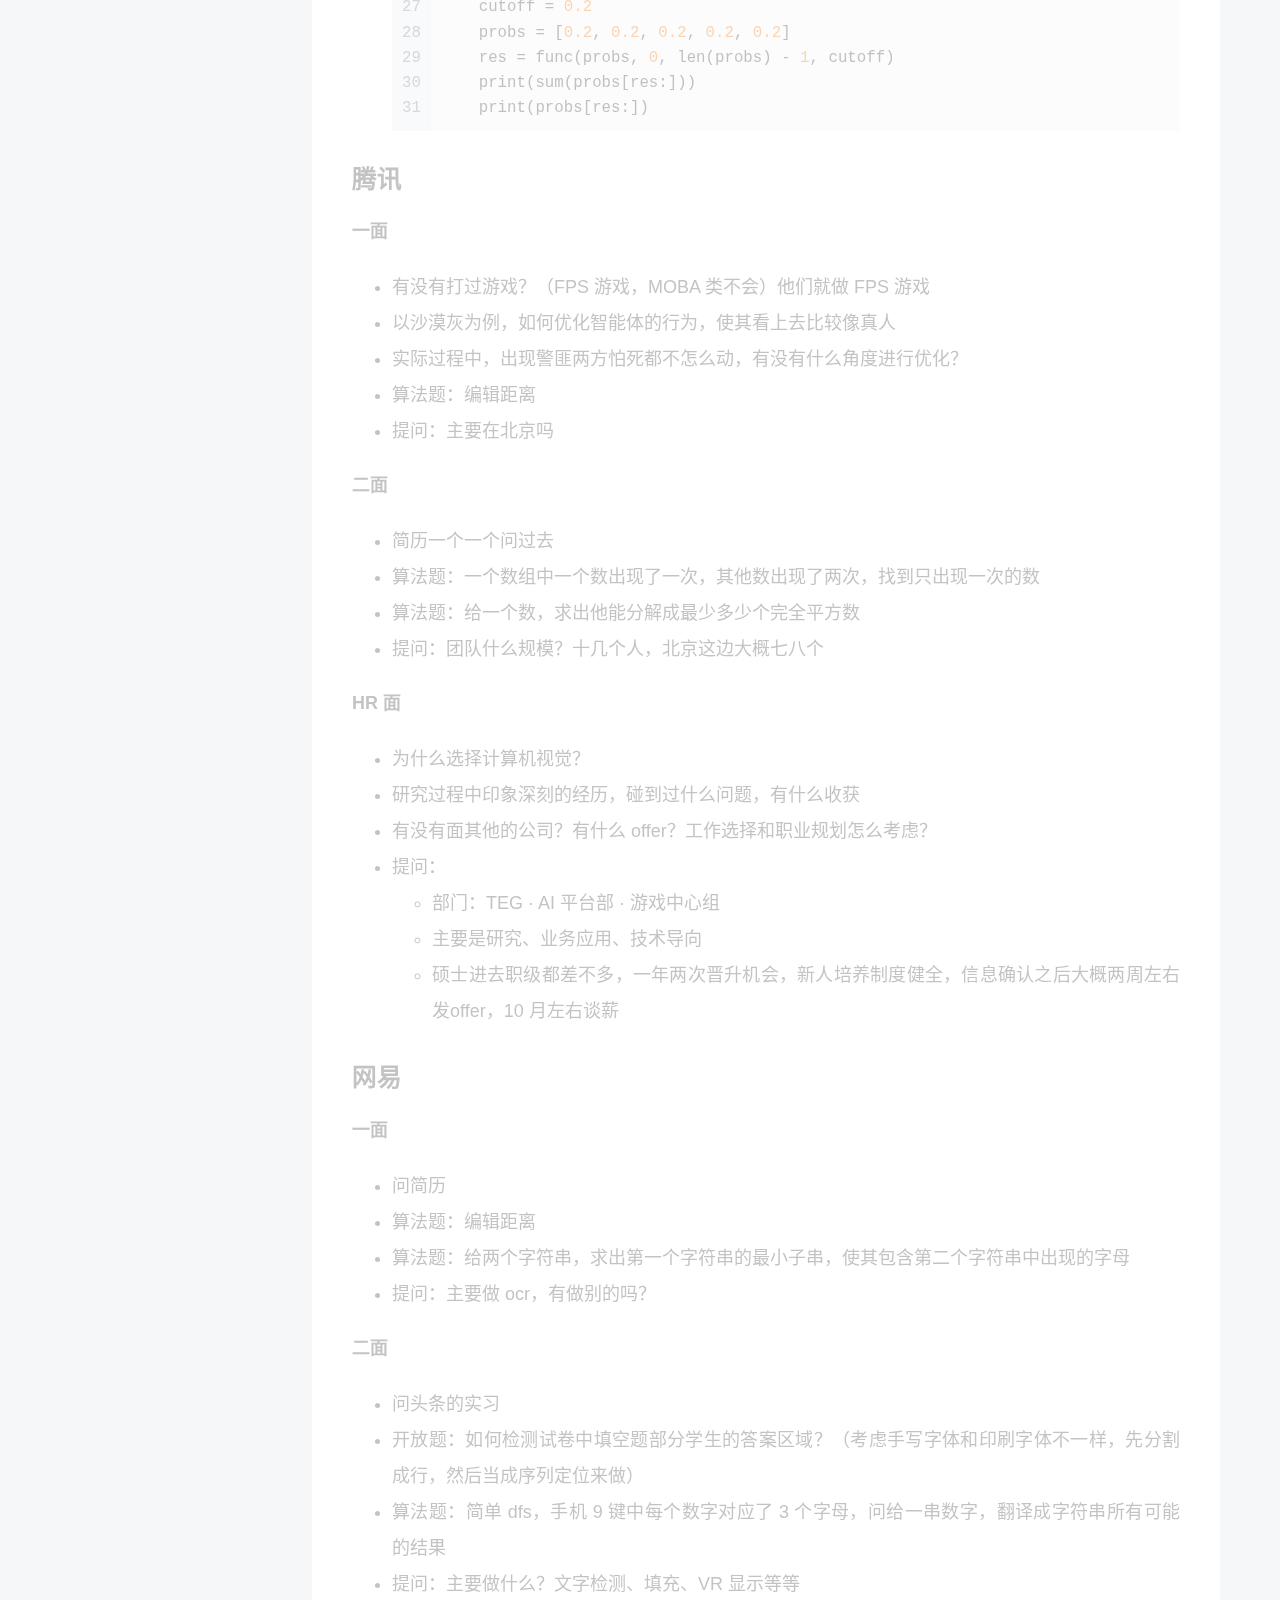
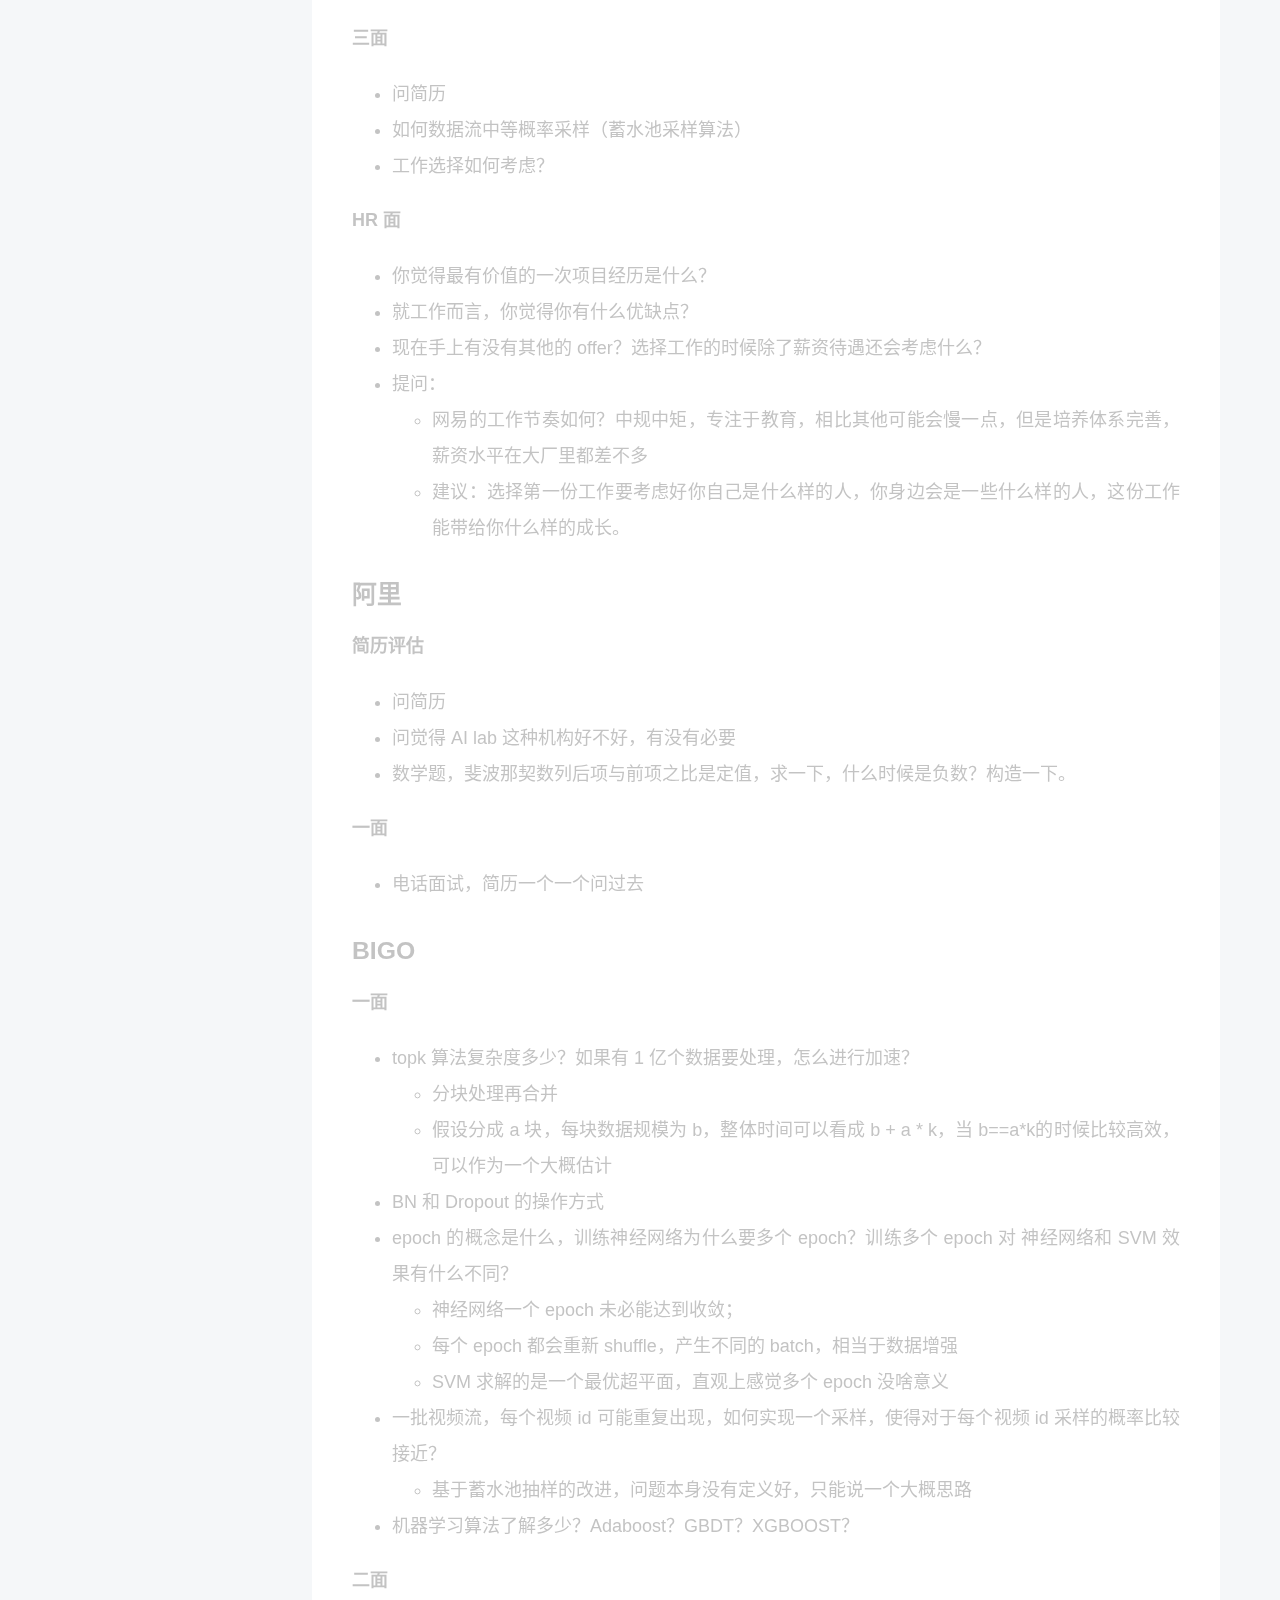
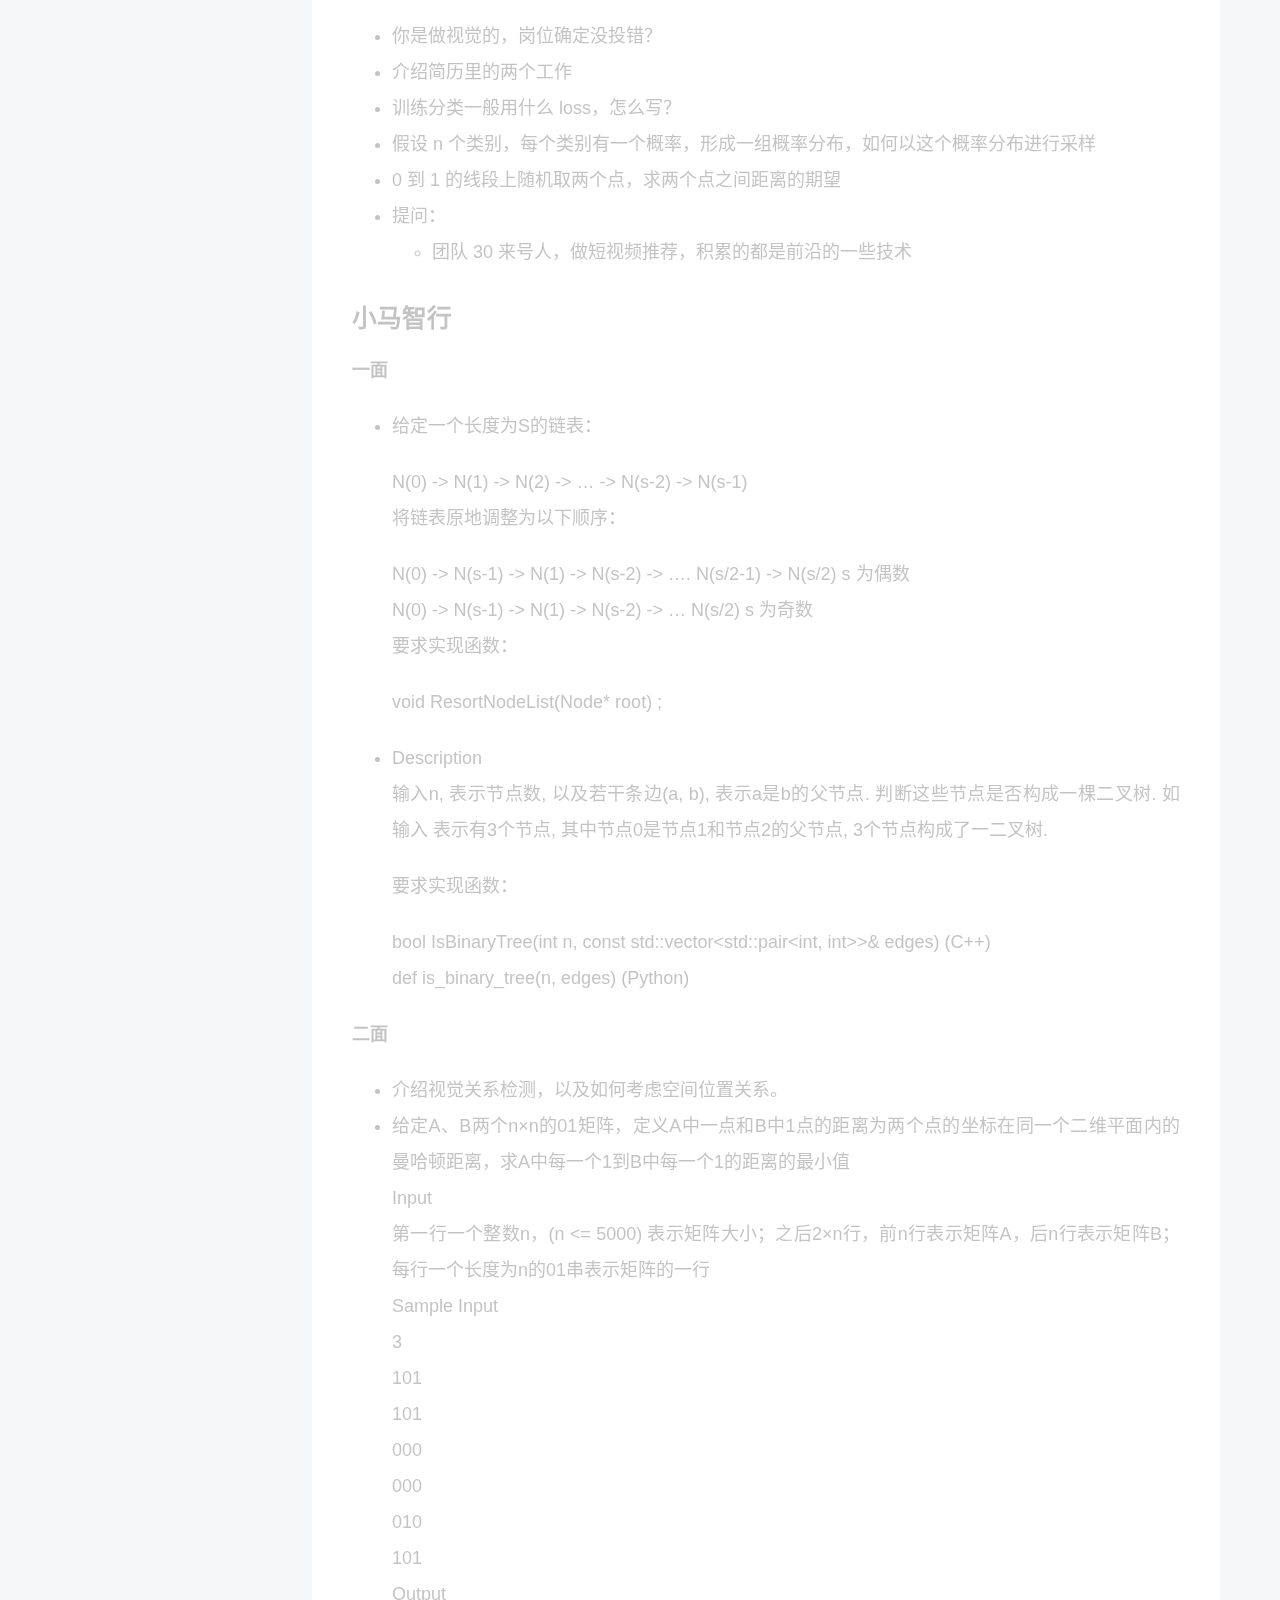
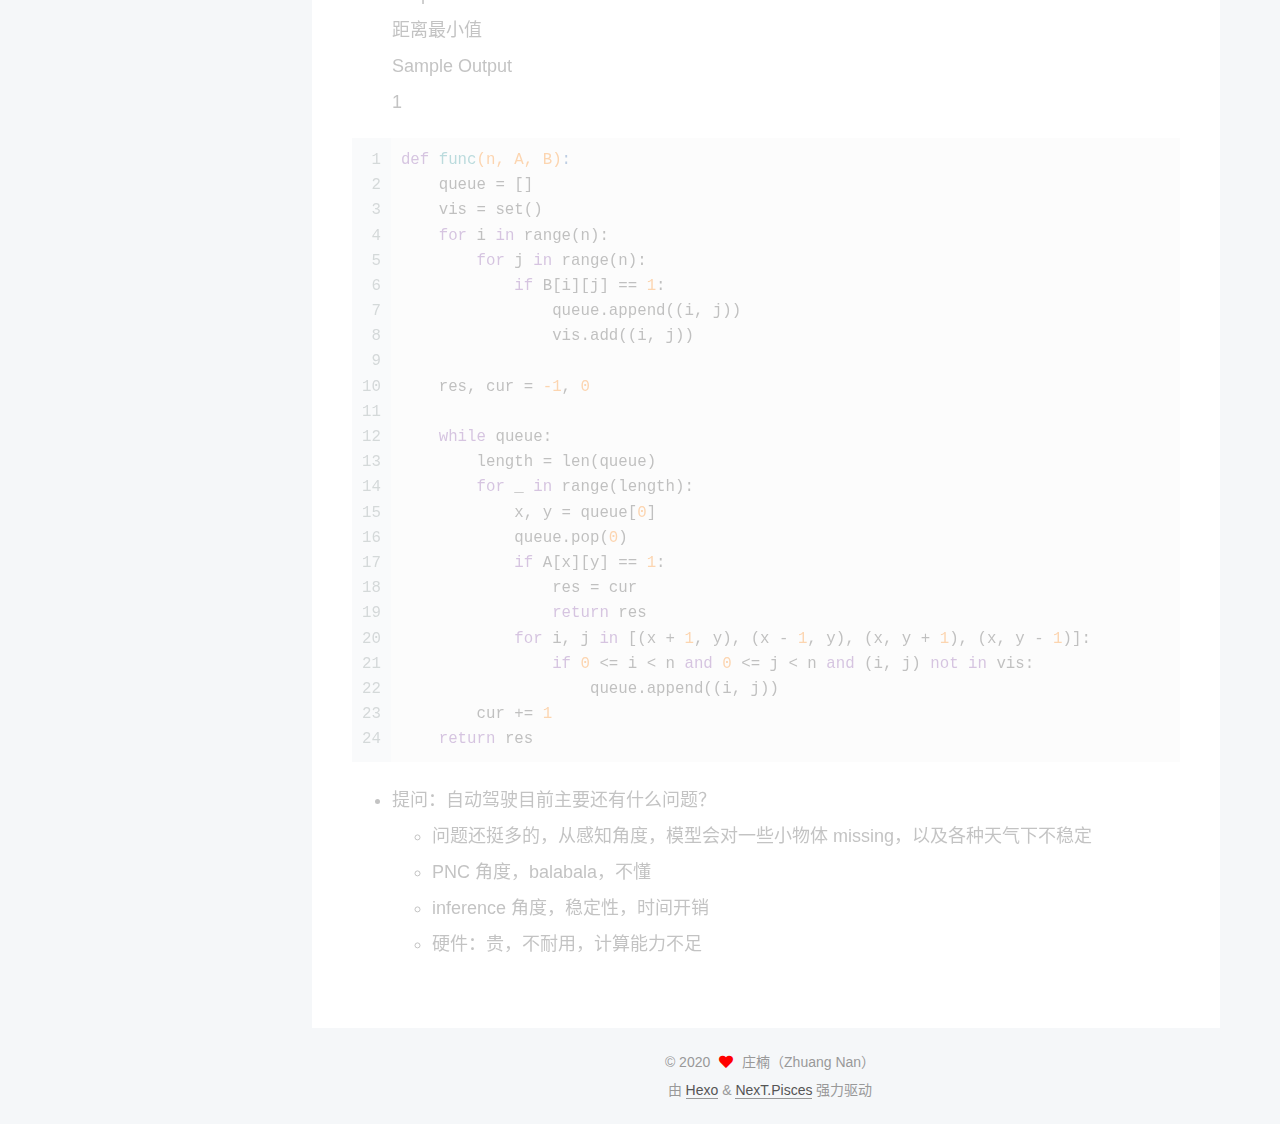
==== commit d47ba1e1: "Site updated: 2020-09-03 16:05:10" ====
--- a/index.html
+++ b/index.html
@@ -181,7 +181,7 @@
                   <i class="far fa-calendar-check"></i>
                 </span>
                 <span class="post-meta-item-text">更新于</span>
-                <time title="修改时间：2020-09-02 16:03:48" itemprop="dateModified" datetime="2020-09-02T16:03:48+08:00">2020-09-02</time>
+                <time title="修改时间：2020-09-03 16:04:37" itemprop="dateModified" datetime="2020-09-03T16:04:37+08:00">2020-09-03</time>
               </span>
 
           
@@ -435,6 +435,18 @@
 </li>
 <li>机器学习算法了解多少？Adaboost？GBDT？XGBOOST？</li>
 </ul>
+<p><strong>二面</strong></p>
+<ul>
+<li>你是做视觉的，岗位确定没投错？</li>
+<li>介绍简历里的两个工作</li>
+<li>训练分类一般用什么 loss，怎么写？</li>
+<li>假设 n 个类别，每个类别有一个概率，形成一组概率分布，如何以这个概率分布进行采样</li>
+<li>0 到 1 的线段上随机取两个点，求两个点之间距离的期望</li>
+<li>提问：<ul>
+<li>团队 30 来号人，做短视频推荐，积累的都是前沿的一些技术</li>
+</ul>
+</li>
+</ul>
 <h2 id="小马智行"><a href="#小马智行" class="headerlink" title="小马智行"></a>小马智行</h2><p><strong>一面</strong></p>
 <ul>
 <li><p>给定一个长度为S的链表：</p>
@@ -445,6 +457,22 @@
 <li><p>Description<br>输入n, 表示节点数, 以及若干条边(a, b), 表示a是b的父节点. 判断这些节点是否构成一棵二叉树. 如输入 表示有3个节点, 其中节点0是节点1和节点2的父节点, 3个节点构成了一二叉树.</p>
 <p>要求实现函数：</p>
 <p>bool IsBinaryTree(int n, const std::vector&lt;std::pair&lt;int, int&gt;&gt;&amp; edges) (C++)<br>def is_binary_tree(n, edges) (Python)</p>
+</li>
+</ul>
+<p><strong>二面</strong></p>
+<ul>
+<li>介绍视觉关系检测，以及如何考虑空间位置关系。</li>
+<li>给定A、B两个n×n的01矩阵，定义A中一点和B中1点的距离为两个点的坐标在同一个二维平面内的曼哈顿距离，求A中每一个1到B中每一个1的距离的最小值<br>Input<br>第一行一个整数n，(n &lt;= 5000) 表示矩阵大小；之后2×n行，前n行表示矩阵A，后n行表示矩阵B；每行一个长度为n的01串表示矩阵的一行<br>Sample Input<br>3<br>101<br>101<br>000<br>000<br>010<br>101<br>Output<br>距离最小值<br>Sample Output<br>1</li>
+</ul>
+<figure class="highlight python"><table><tr><td class="gutter"><pre><span class="line">1</span><br><span class="line">2</span><br><span class="line">3</span><br><span class="line">4</span><br><span class="line">5</span><br><span class="line">6</span><br><span class="line">7</span><br><span class="line">8</span><br><span class="line">9</span><br><span class="line">10</span><br><span class="line">11</span><br><span class="line">12</span><br><span class="line">13</span><br><span class="line">14</span><br><span class="line">15</span><br><span class="line">16</span><br><span class="line">17</span><br><span class="line">18</span><br><span class="line">19</span><br><span class="line">20</span><br><span class="line">21</span><br><span class="line">22</span><br><span class="line">23</span><br><span class="line">24</span><br></pre></td><td class="code"><pre><span class="line"><span class="function"><span class="keyword">def</span> <span class="title">func</span><span class="params">(n, A, B)</span>:</span></span><br><span class="line">    queue = []</span><br><span class="line">    vis = set()</span><br><span class="line">    <span class="keyword">for</span> i <span class="keyword">in</span> range(n):</span><br><span class="line">        <span class="keyword">for</span> j <span class="keyword">in</span> range(n):</span><br><span class="line">            <span class="keyword">if</span> B[i][j] == <span class="number">1</span>:</span><br><span class="line">                queue.append((i, j))</span><br><span class="line">                vis.add((i, j))</span><br><span class="line">    </span><br><span class="line">    res, cur = <span class="number">-1</span>, <span class="number">0</span></span><br><span class="line"></span><br><span class="line">    <span class="keyword">while</span> queue:</span><br><span class="line">        length = len(queue)</span><br><span class="line">        <span class="keyword">for</span> _ <span class="keyword">in</span> range(length):</span><br><span class="line">            x, y = queue[<span class="number">0</span>]</span><br><span class="line">            queue.pop(<span class="number">0</span>)</span><br><span class="line">            <span class="keyword">if</span> A[x][y] == <span class="number">1</span>:</span><br><span class="line">                res = cur</span><br><span class="line">                <span class="keyword">return</span> res</span><br><span class="line">            <span class="keyword">for</span> i, j <span class="keyword">in</span> [(x + <span class="number">1</span>, y), (x - <span class="number">1</span>, y), (x, y + <span class="number">1</span>), (x, y - <span class="number">1</span>)]:</span><br><span class="line">                <span class="keyword">if</span> <span class="number">0</span> &lt;= i &lt; n <span class="keyword">and</span> <span class="number">0</span> &lt;= j &lt; n <span class="keyword">and</span> (i, j) <span class="keyword">not</span> <span class="keyword">in</span> vis:</span><br><span class="line">                    queue.append((i, j))</span><br><span class="line">        cur += <span class="number">1</span></span><br><span class="line">    <span class="keyword">return</span> res</span><br></pre></td></tr></table></figure>
+
+<ul>
+<li>提问：自动驾驶目前主要还有什么问题？<ul>
+<li>问题还挺多的，从感知角度，模型会对一些小物体 missing，以及各种天气下不稳定</li>
+<li>PNC 角度，balabala，不懂</li>
+<li>inference 角度，稳定性，时间开销</li>
+<li>硬件：贵，不耐用，计算能力不足</li>
+</ul>
 </li>
 </ul>
 
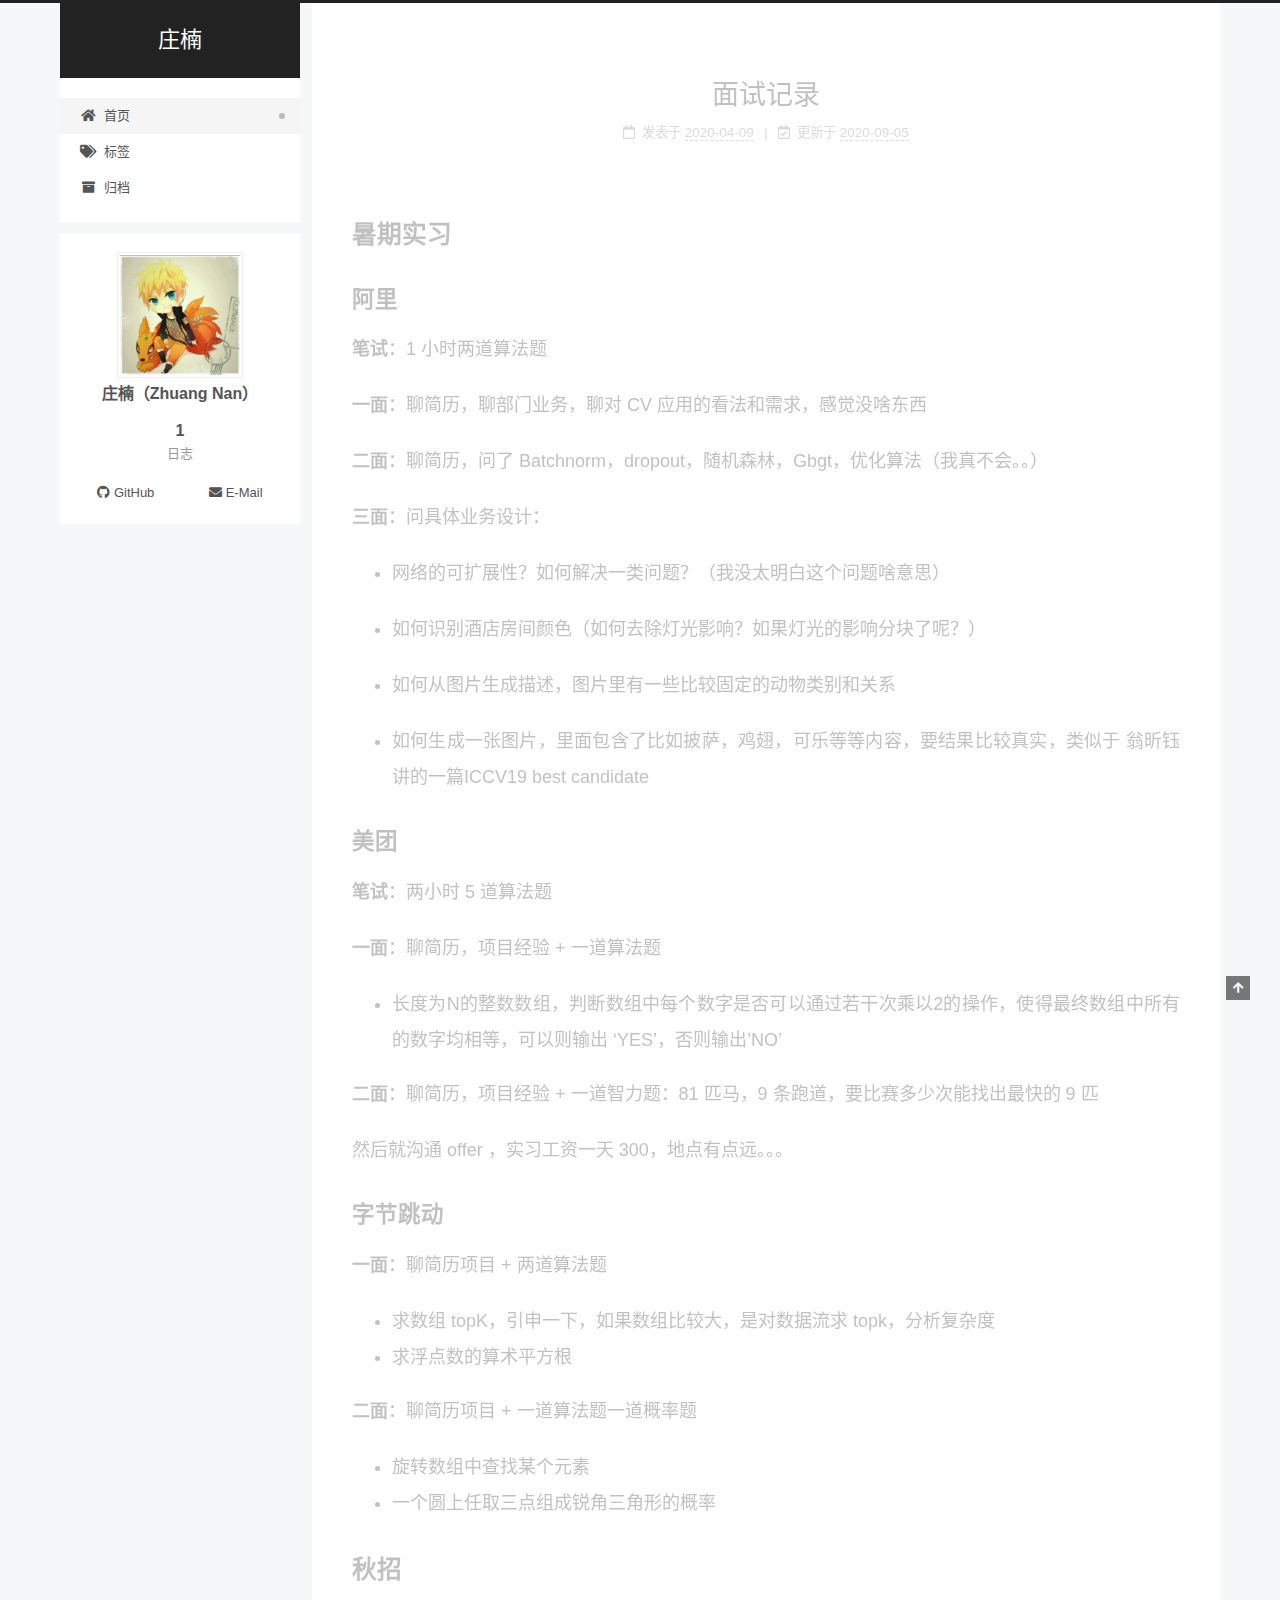
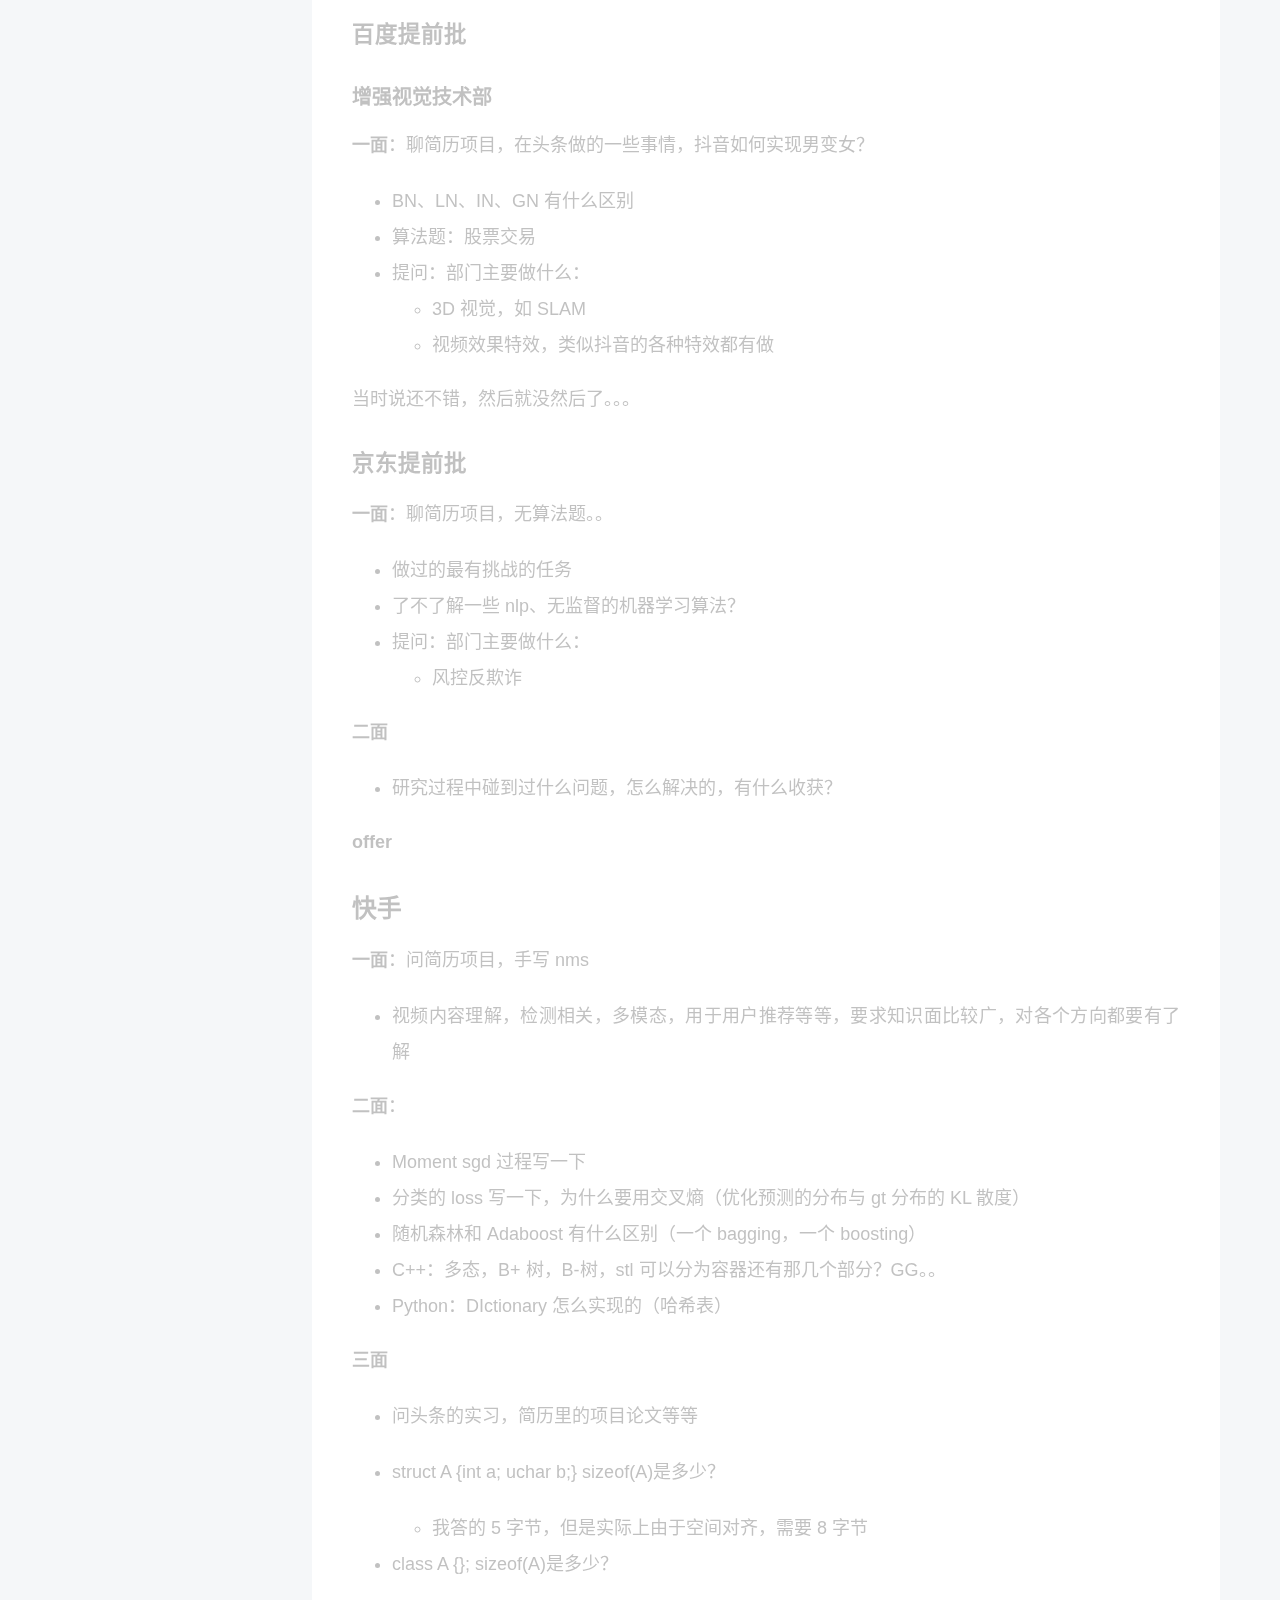
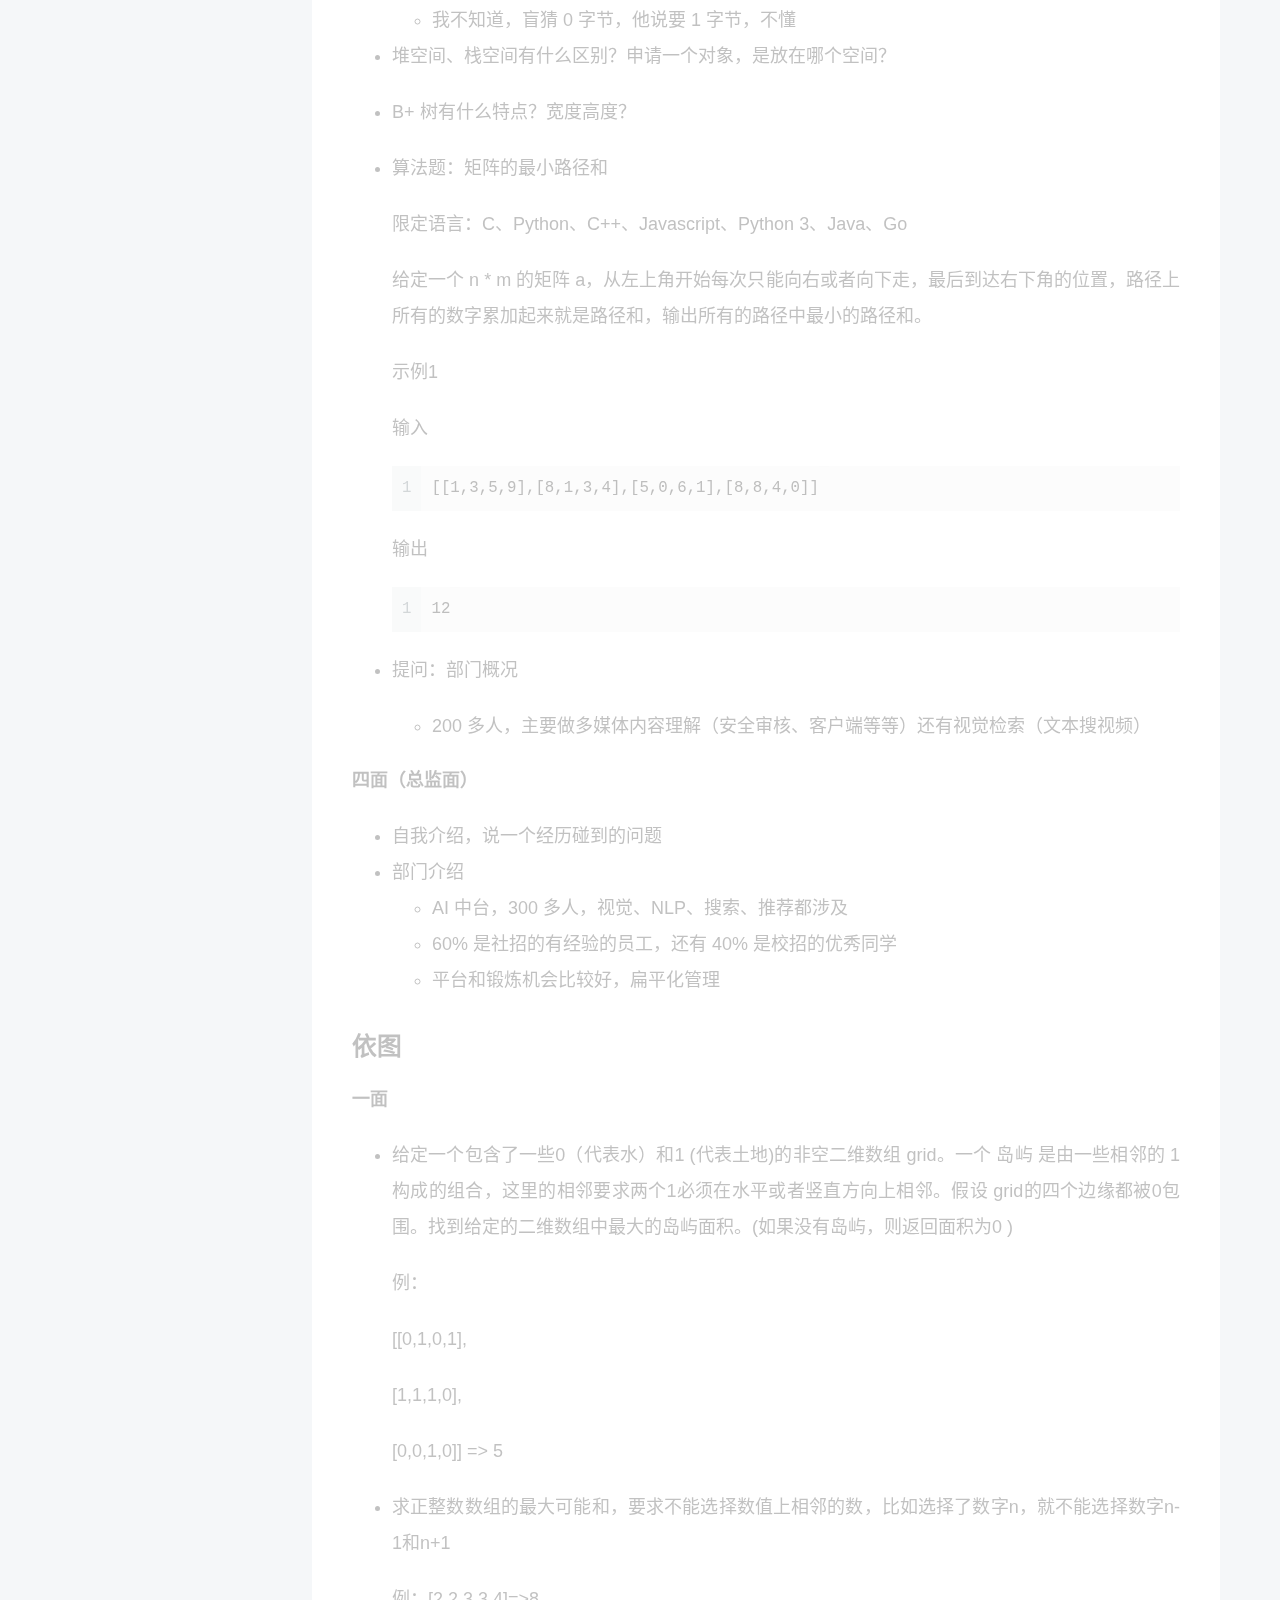
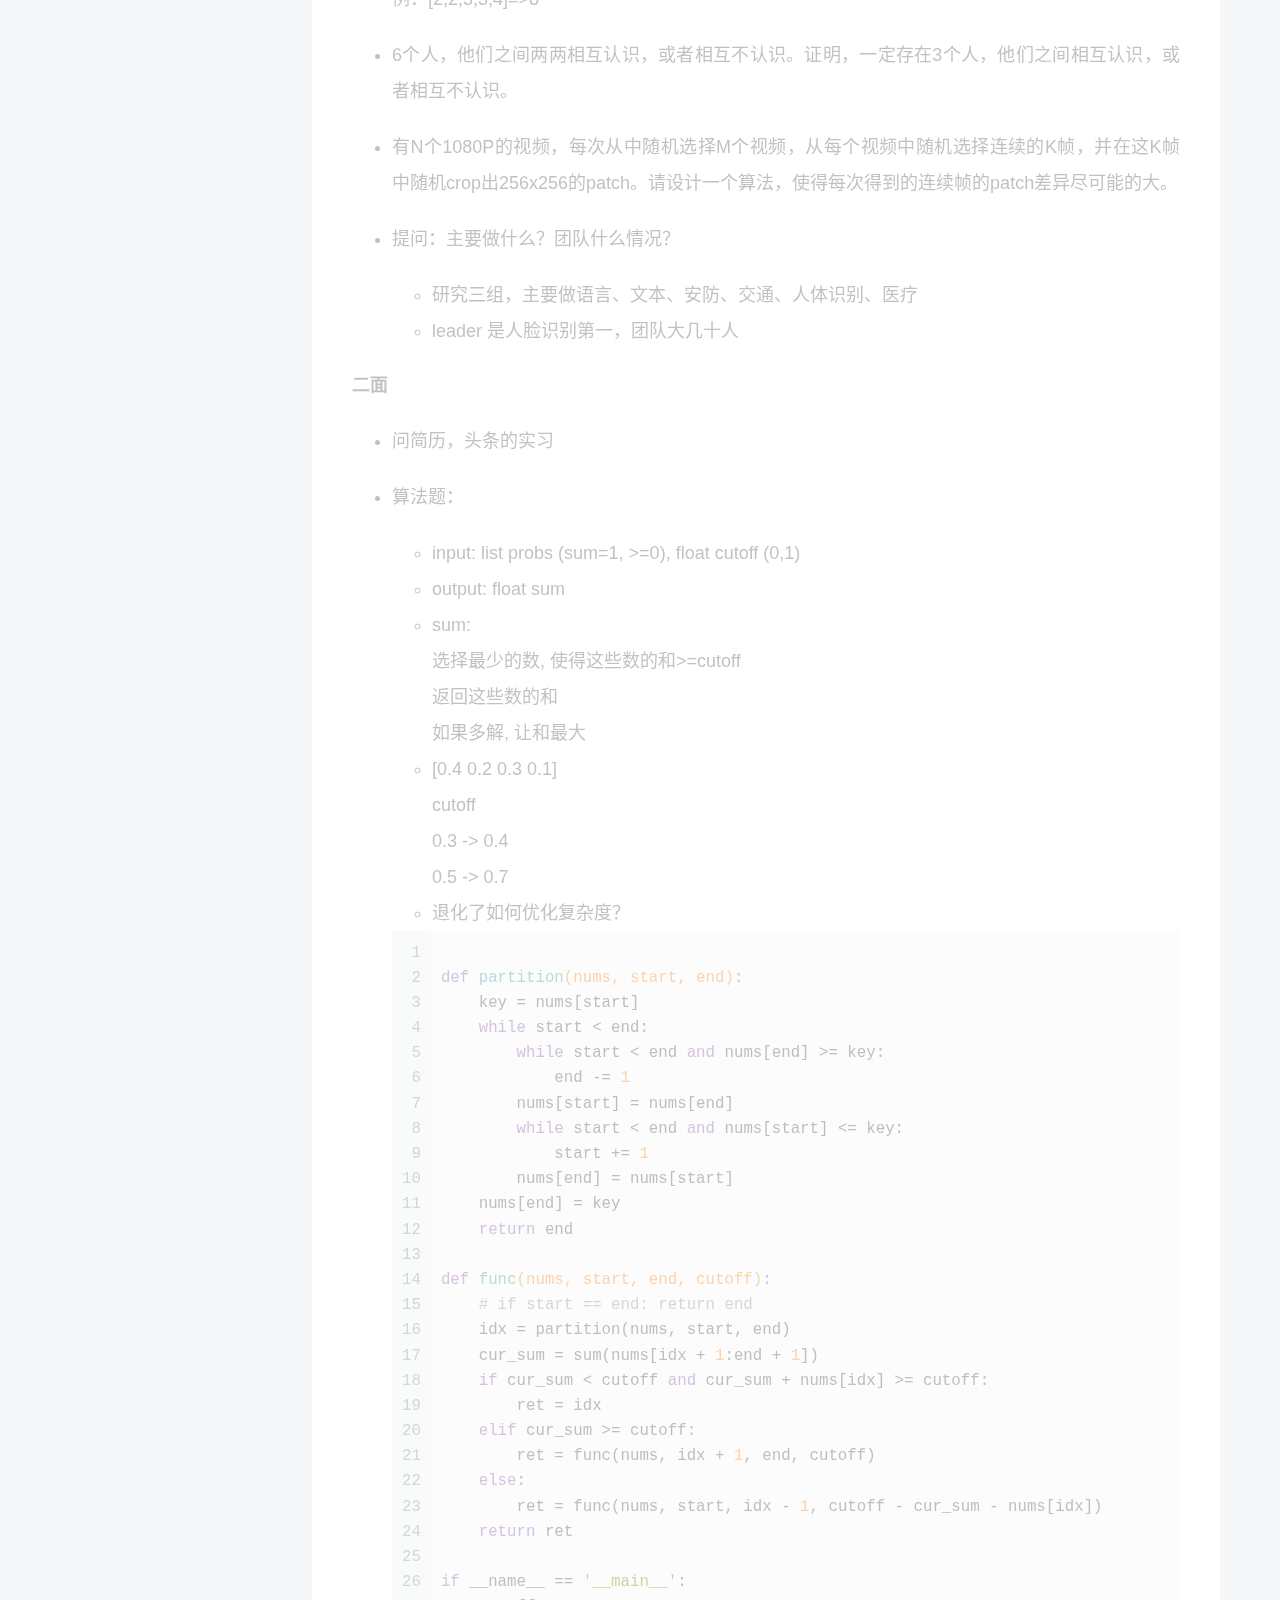
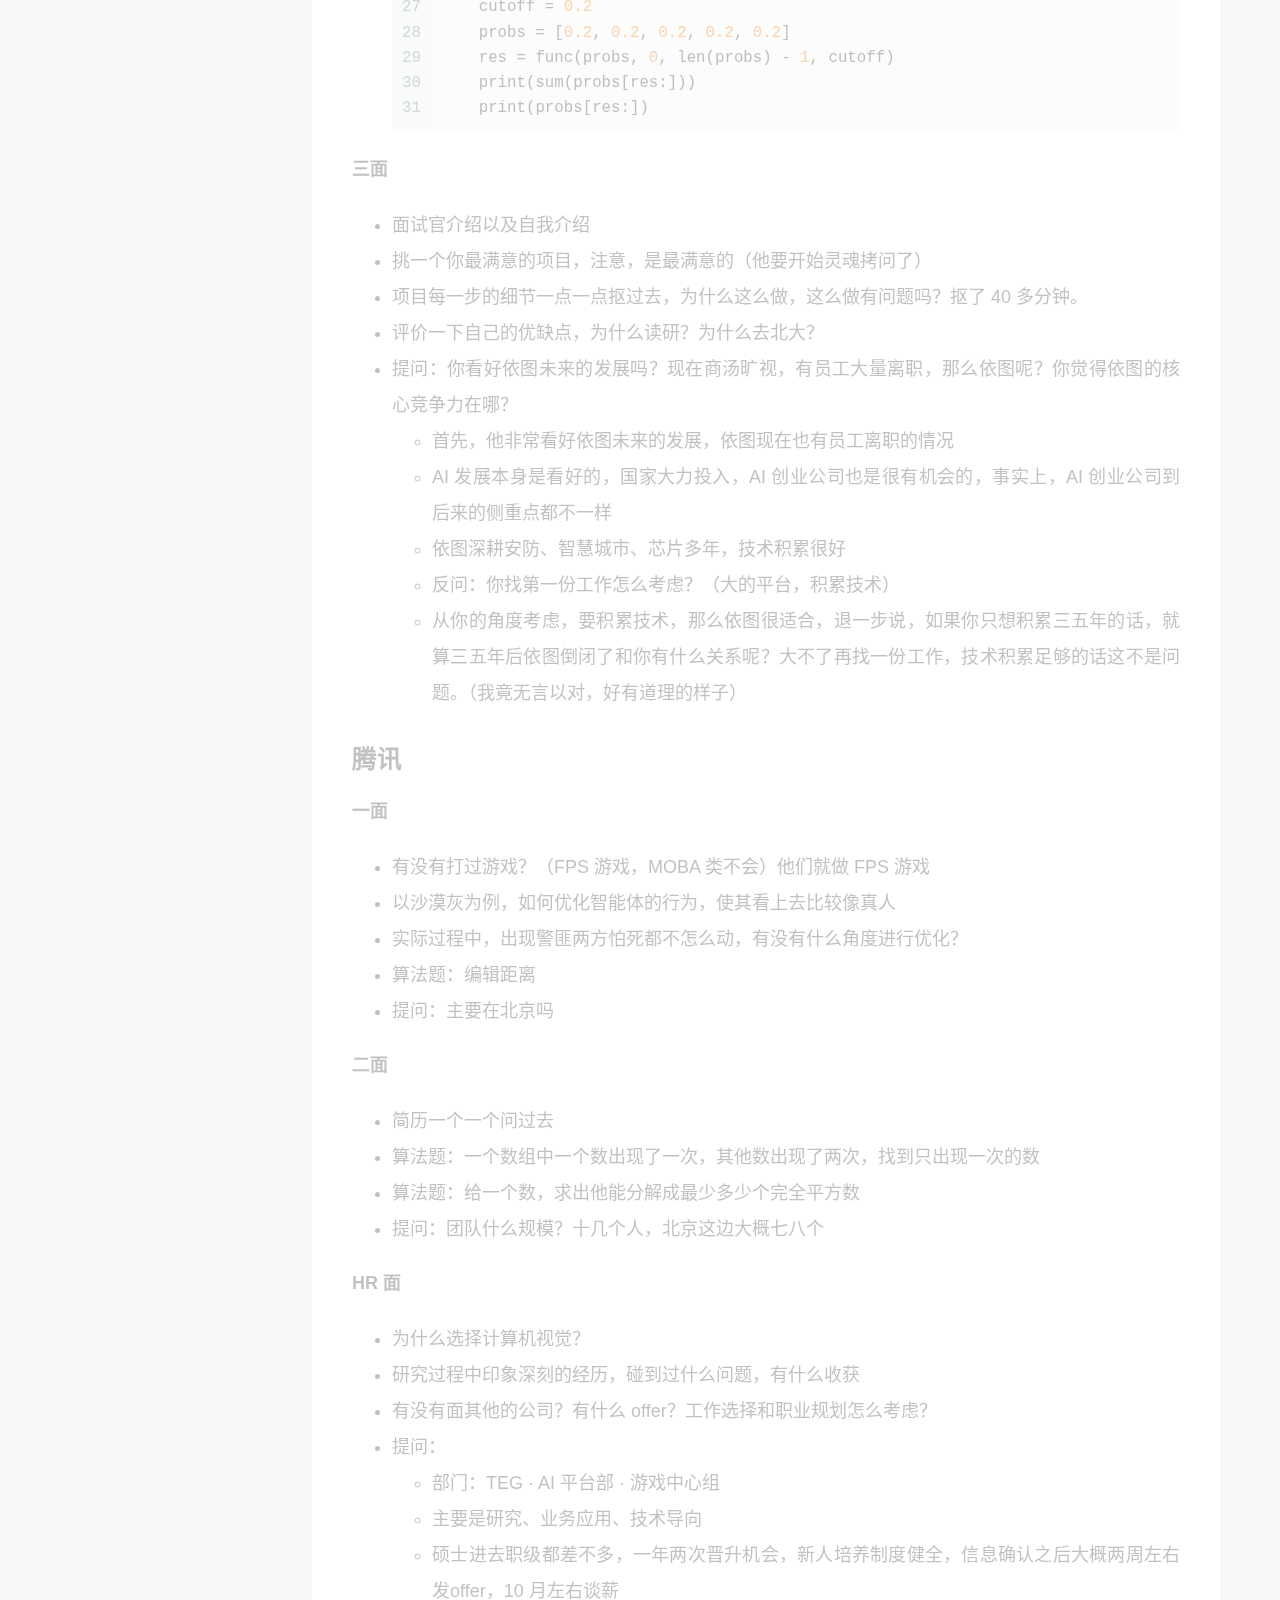
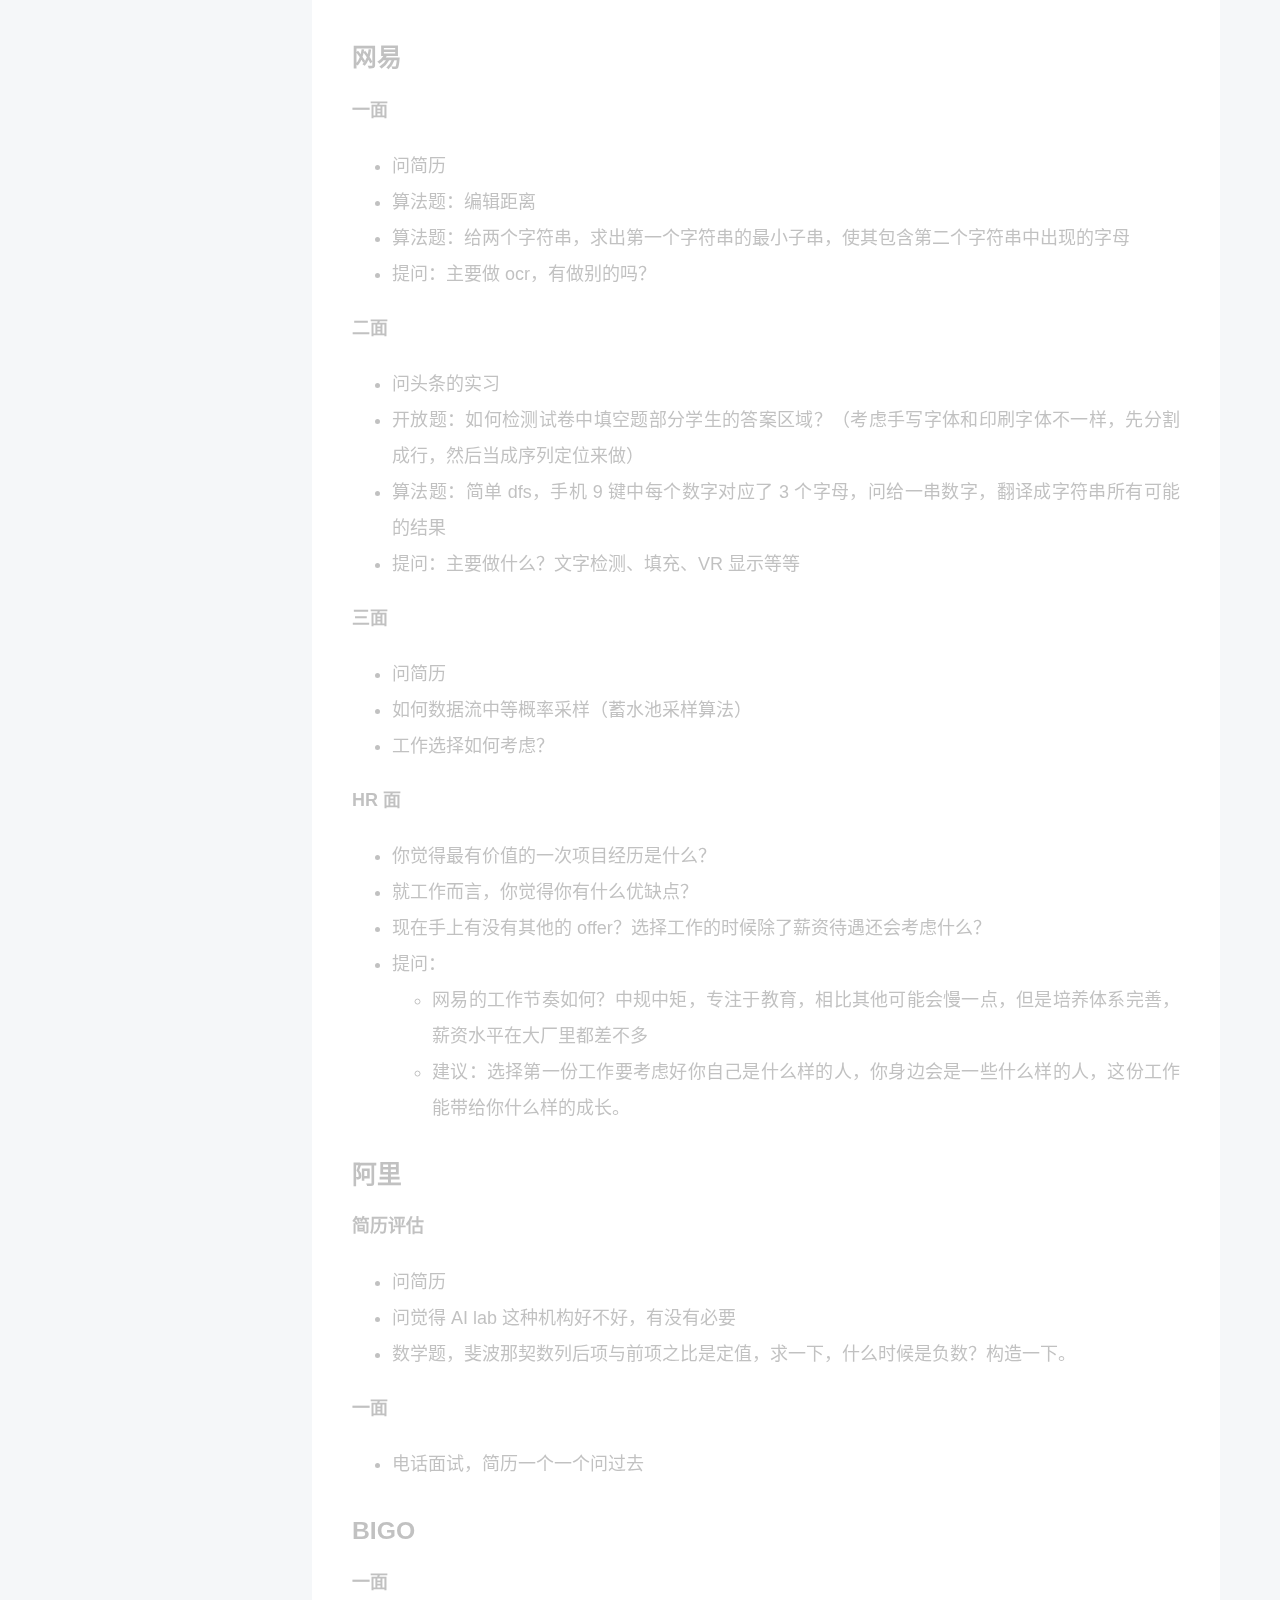
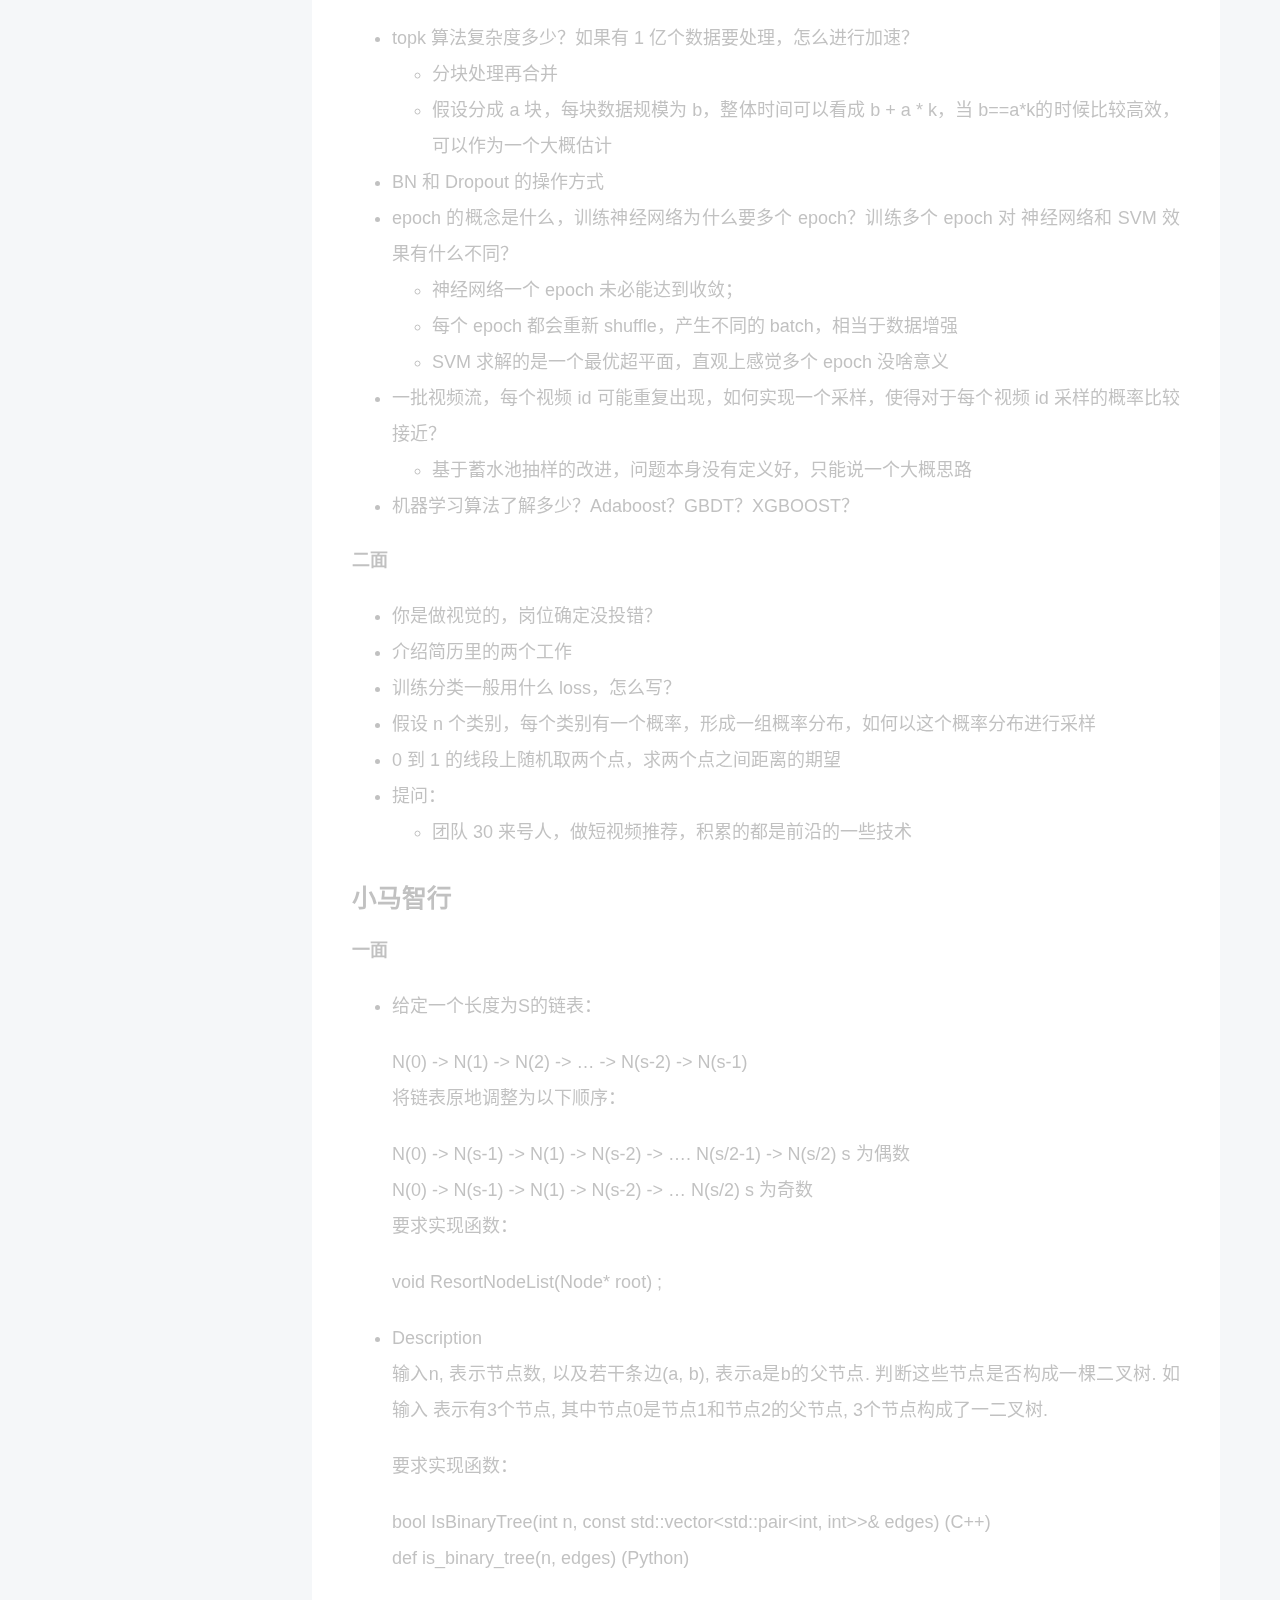
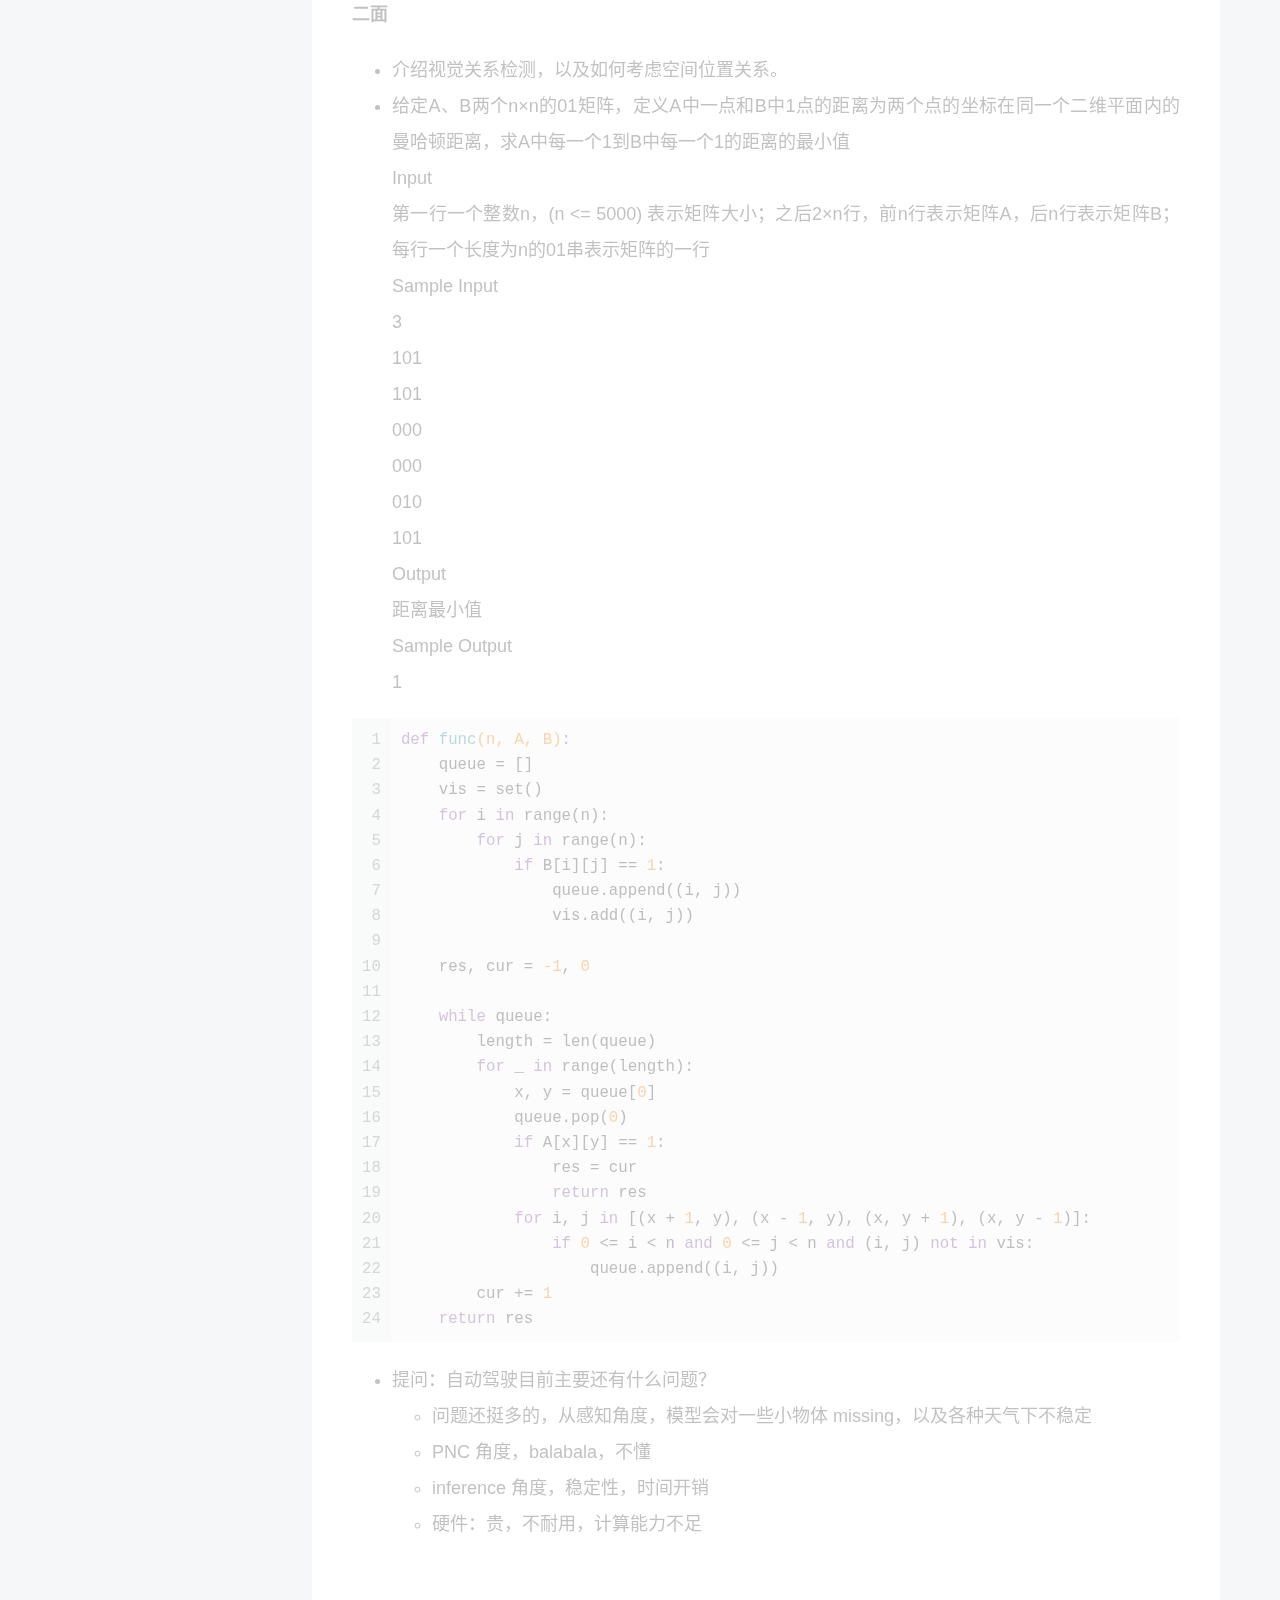
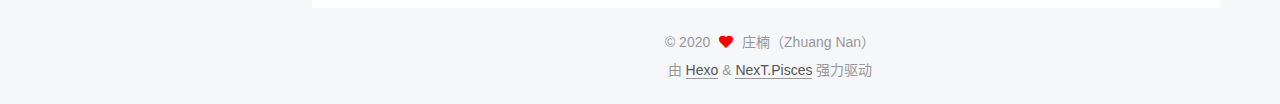
==== commit 348d294b: "Site updated: 2020-09-05 21:35:03" ====
--- a/index.html
+++ b/index.html
@@ -181,7 +181,7 @@
                   <i class="far fa-calendar-check"></i>
                 </span>
                 <span class="post-meta-item-text">更新于</span>
-                <time title="修改时间：2020-09-03 16:04:37" itemprop="dateModified" datetime="2020-09-03T16:04:37+08:00">2020-09-03</time>
+                <time title="修改时间：2020-09-05 21:34:29" itemprop="dateModified" datetime="2020-09-05T21:34:29+08:00">2020-09-05</time>
               </span>
 
           
@@ -344,7 +344,21 @@
 <figure class="highlight python"><table><tr><td class="gutter"><pre><span class="line">1</span><br><span class="line">2</span><br><span class="line">3</span><br><span class="line">4</span><br><span class="line">5</span><br><span class="line">6</span><br><span class="line">7</span><br><span class="line">8</span><br><span class="line">9</span><br><span class="line">10</span><br><span class="line">11</span><br><span class="line">12</span><br><span class="line">13</span><br><span class="line">14</span><br><span class="line">15</span><br><span class="line">16</span><br><span class="line">17</span><br><span class="line">18</span><br><span class="line">19</span><br><span class="line">20</span><br><span class="line">21</span><br><span class="line">22</span><br><span class="line">23</span><br><span class="line">24</span><br><span class="line">25</span><br><span class="line">26</span><br><span class="line">27</span><br><span class="line">28</span><br><span class="line">29</span><br><span class="line">30</span><br><span class="line">31</span><br></pre></td><td class="code"><pre><span class="line"></span><br><span class="line"><span class="function"><span class="keyword">def</span> <span class="title">partition</span><span class="params">(nums, start, end)</span>:</span></span><br><span class="line">    key = nums[start]</span><br><span class="line">    <span class="keyword">while</span> start &lt; end:</span><br><span class="line">        <span class="keyword">while</span> start &lt; end <span class="keyword">and</span> nums[end] &gt;= key:</span><br><span class="line">            end -= <span class="number">1</span></span><br><span class="line">        nums[start] = nums[end]</span><br><span class="line">        <span class="keyword">while</span> start &lt; end <span class="keyword">and</span> nums[start] &lt;= key:</span><br><span class="line">            start += <span class="number">1</span></span><br><span class="line">        nums[end] = nums[start]</span><br><span class="line">    nums[end] = key</span><br><span class="line">    <span class="keyword">return</span> end</span><br><span class="line"></span><br><span class="line"><span class="function"><span class="keyword">def</span> <span class="title">func</span><span class="params">(nums, start, end, cutoff)</span>:</span></span><br><span class="line">    <span class="comment"># if start == end: return end</span></span><br><span class="line">    idx = partition(nums, start, end)</span><br><span class="line">    cur_sum = sum(nums[idx + <span class="number">1</span>:end + <span class="number">1</span>])</span><br><span class="line">    <span class="keyword">if</span> cur_sum &lt; cutoff <span class="keyword">and</span> cur_sum + nums[idx] &gt;= cutoff:</span><br><span class="line">        ret = idx</span><br><span class="line">    <span class="keyword">elif</span> cur_sum &gt;= cutoff:</span><br><span class="line">        ret = func(nums, idx + <span class="number">1</span>, end, cutoff)</span><br><span class="line">    <span class="keyword">else</span>:</span><br><span class="line">        ret = func(nums, start, idx - <span class="number">1</span>, cutoff - cur_sum - nums[idx])</span><br><span class="line">    <span class="keyword">return</span> ret</span><br><span class="line"></span><br><span class="line"><span class="keyword">if</span> __name__ == <span class="string">'__main__'</span>:</span><br><span class="line">    cutoff = <span class="number">0.2</span></span><br><span class="line">    probs = [<span class="number">0.2</span>, <span class="number">0.2</span>, <span class="number">0.2</span>, <span class="number">0.2</span>, <span class="number">0.2</span>]</span><br><span class="line">    res = func(probs, <span class="number">0</span>, len(probs) - <span class="number">1</span>, cutoff)</span><br><span class="line">    print(sum(probs[res:]))</span><br><span class="line">    print(probs[res:])</span><br></pre></td></tr></table></figure>
 
 
-
+</li>
+</ul>
+<p><strong>三面</strong></p>
+<ul>
+<li>面试官介绍以及自我介绍</li>
+<li>挑一个你最满意的项目，注意，是最满意的（他要开始灵魂拷问了）</li>
+<li>项目每一步的细节一点一点抠过去，为什么这么做，这么做有问题吗？抠了 40 多分钟。</li>
+<li>评价一下自己的优缺点，为什么读研？为什么去北大？</li>
+<li>提问：你看好依图未来的发展吗？现在商汤旷视，有员工大量离职，那么依图呢？你觉得依图的核心竞争力在哪？<ul>
+<li>首先，他非常看好依图未来的发展，依图现在也有员工离职的情况</li>
+<li>AI 发展本身是看好的，国家大力投入，AI 创业公司也是很有机会的，事实上，AI 创业公司到后来的侧重点都不一样</li>
+<li>依图深耕安防、智慧城市、芯片多年，技术积累很好</li>
+<li>反问：你找第一份工作怎么考虑？（大的平台，积累技术）</li>
+<li>从你的角度考虑，要积累技术，那么依图很适合，退一步说，如果你只想积累三五年的话，就算三五年后依图倒闭了和你有什么关系呢？大不了再找一份工作，技术积累足够的话这不是问题。（我竟无言以对，好有道理的样子）</li>
+</ul>
 </li>
 </ul>
 <h2 id="腾讯"><a href="#腾讯" class="headerlink" title="腾讯"></a>腾讯</h2><p><strong>一面</strong></p>
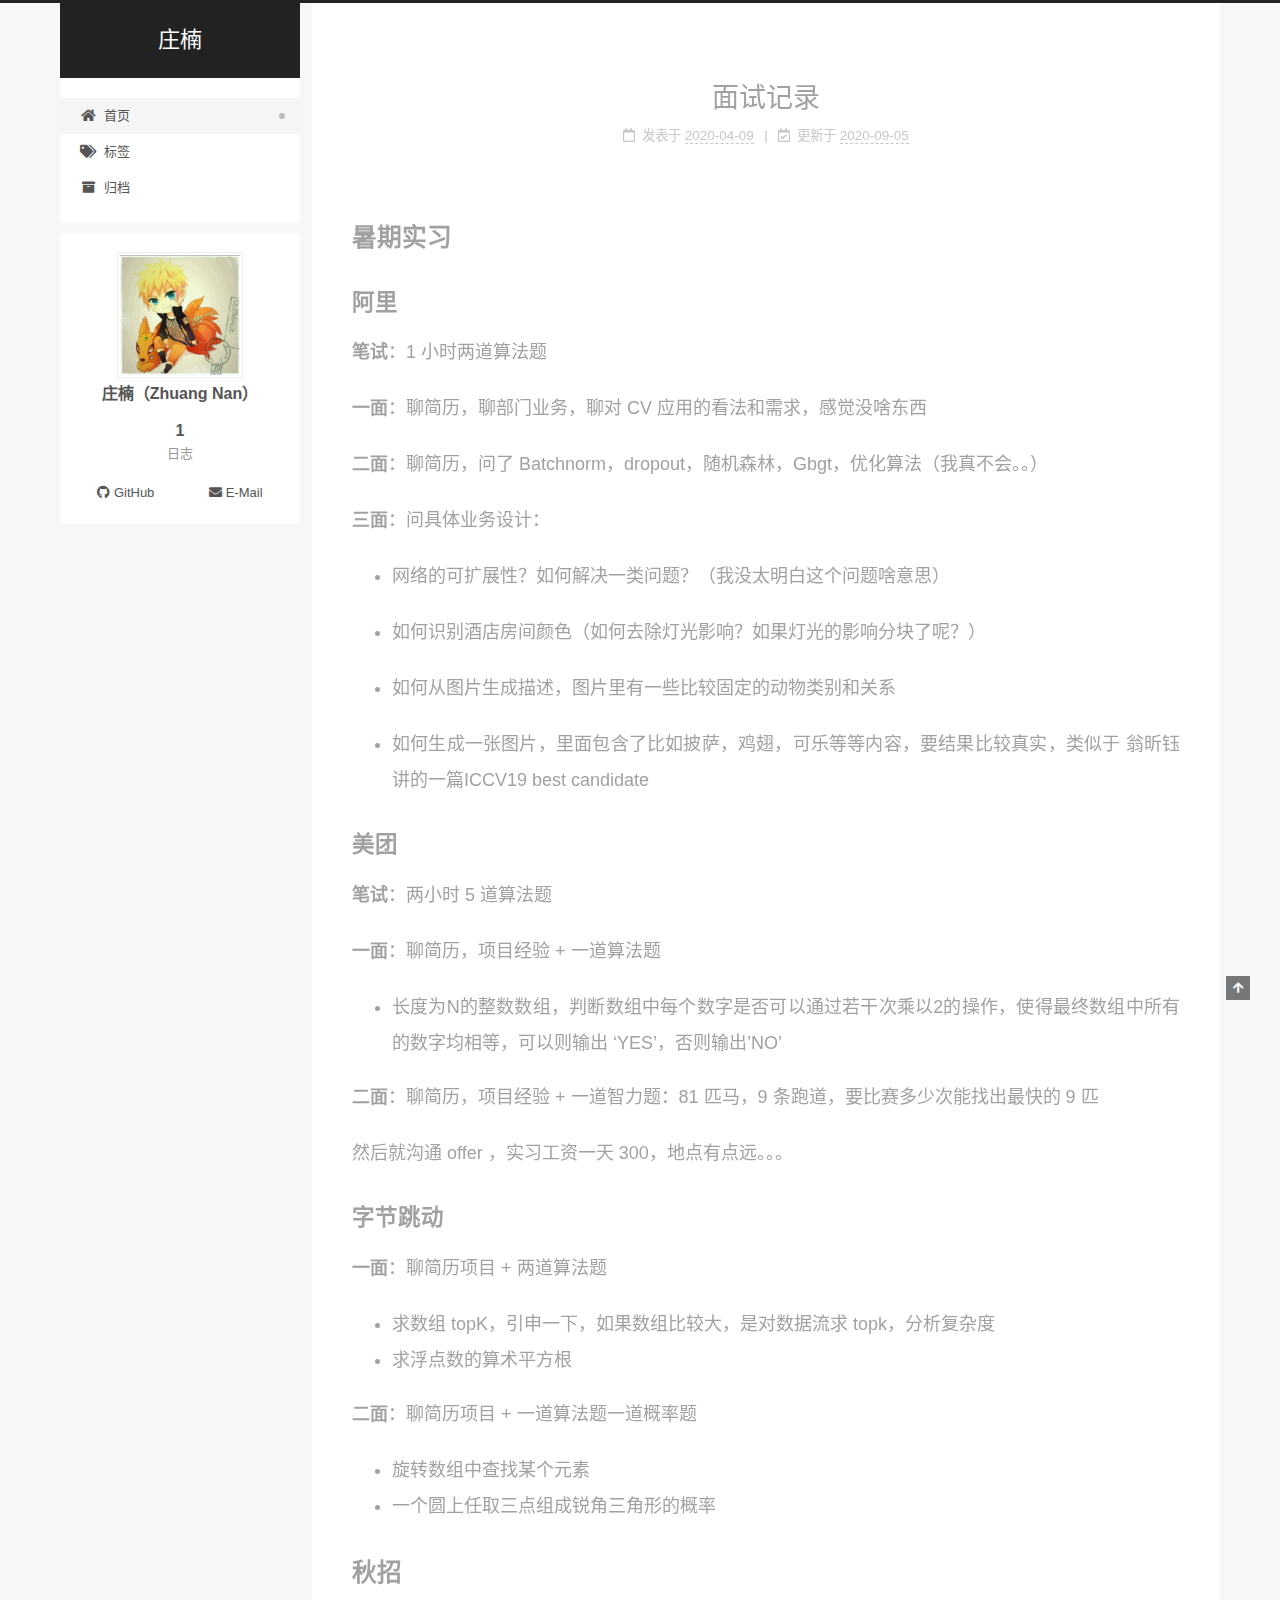
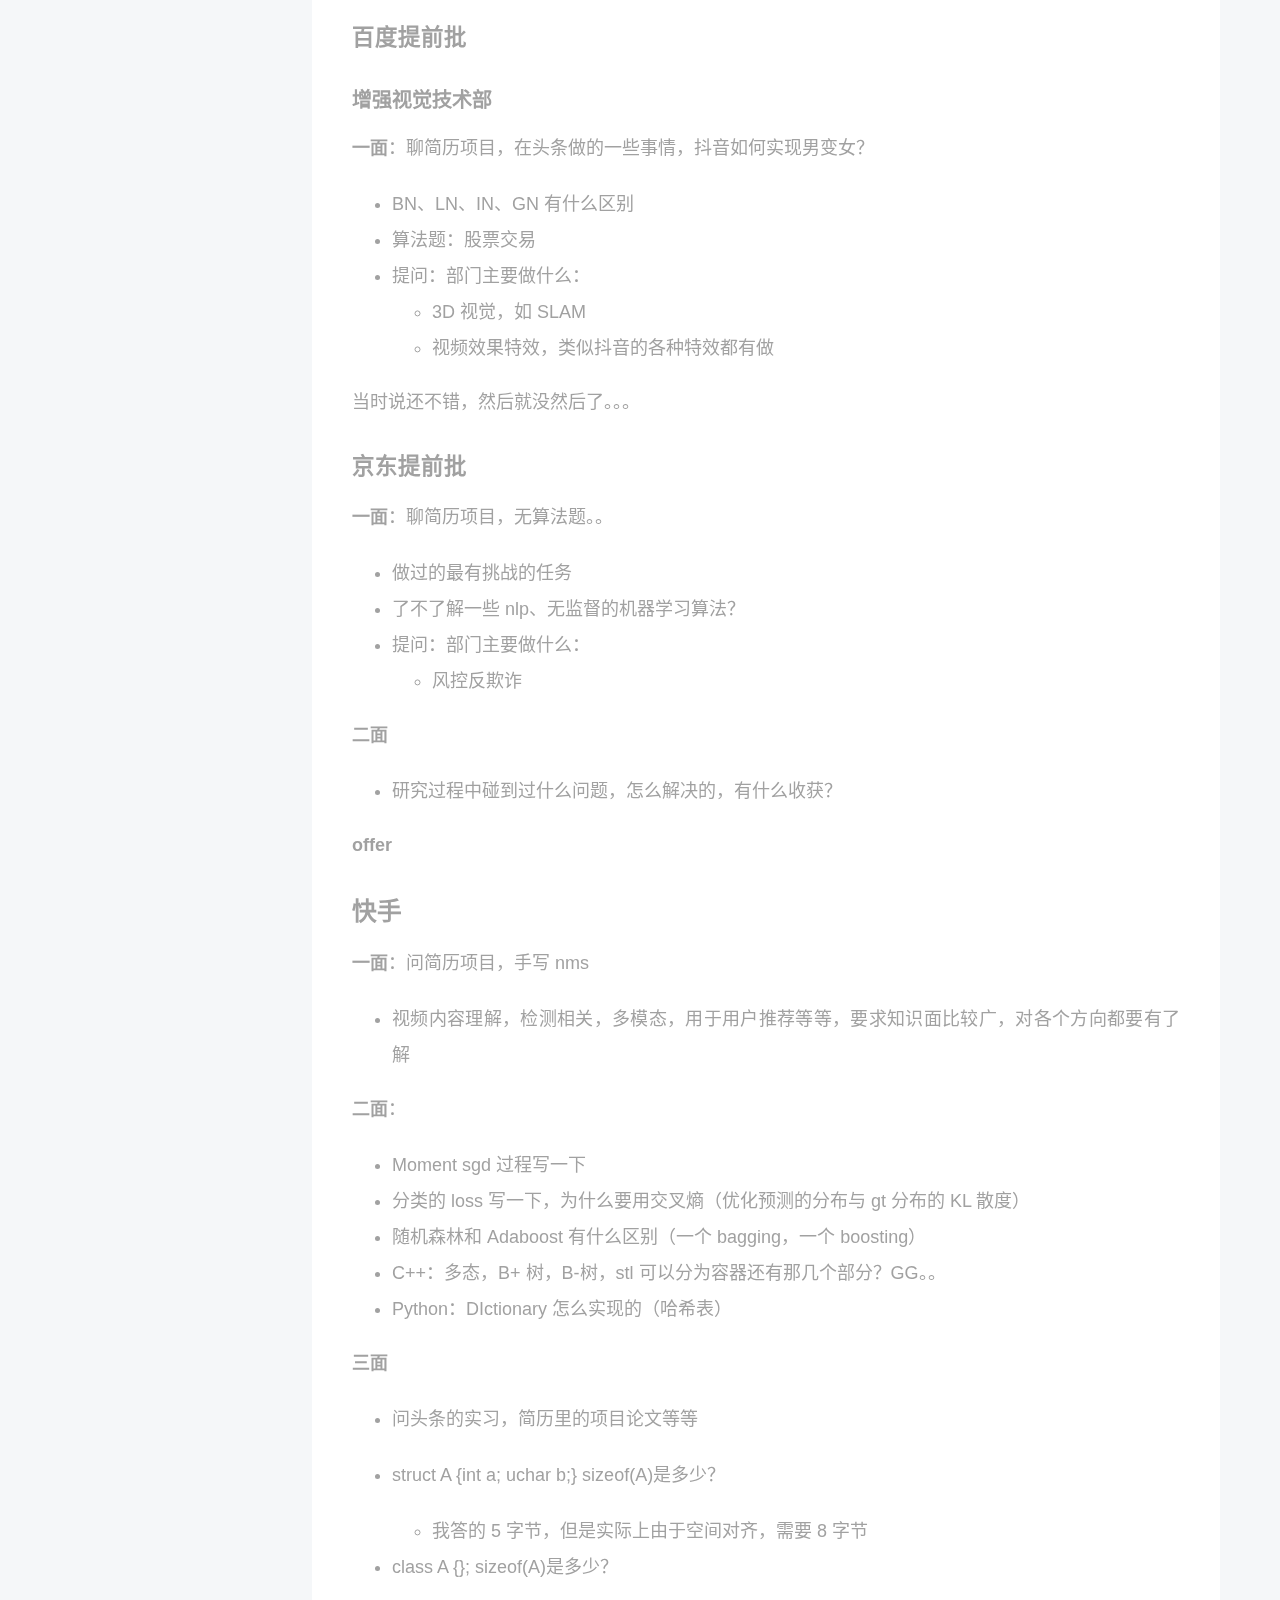
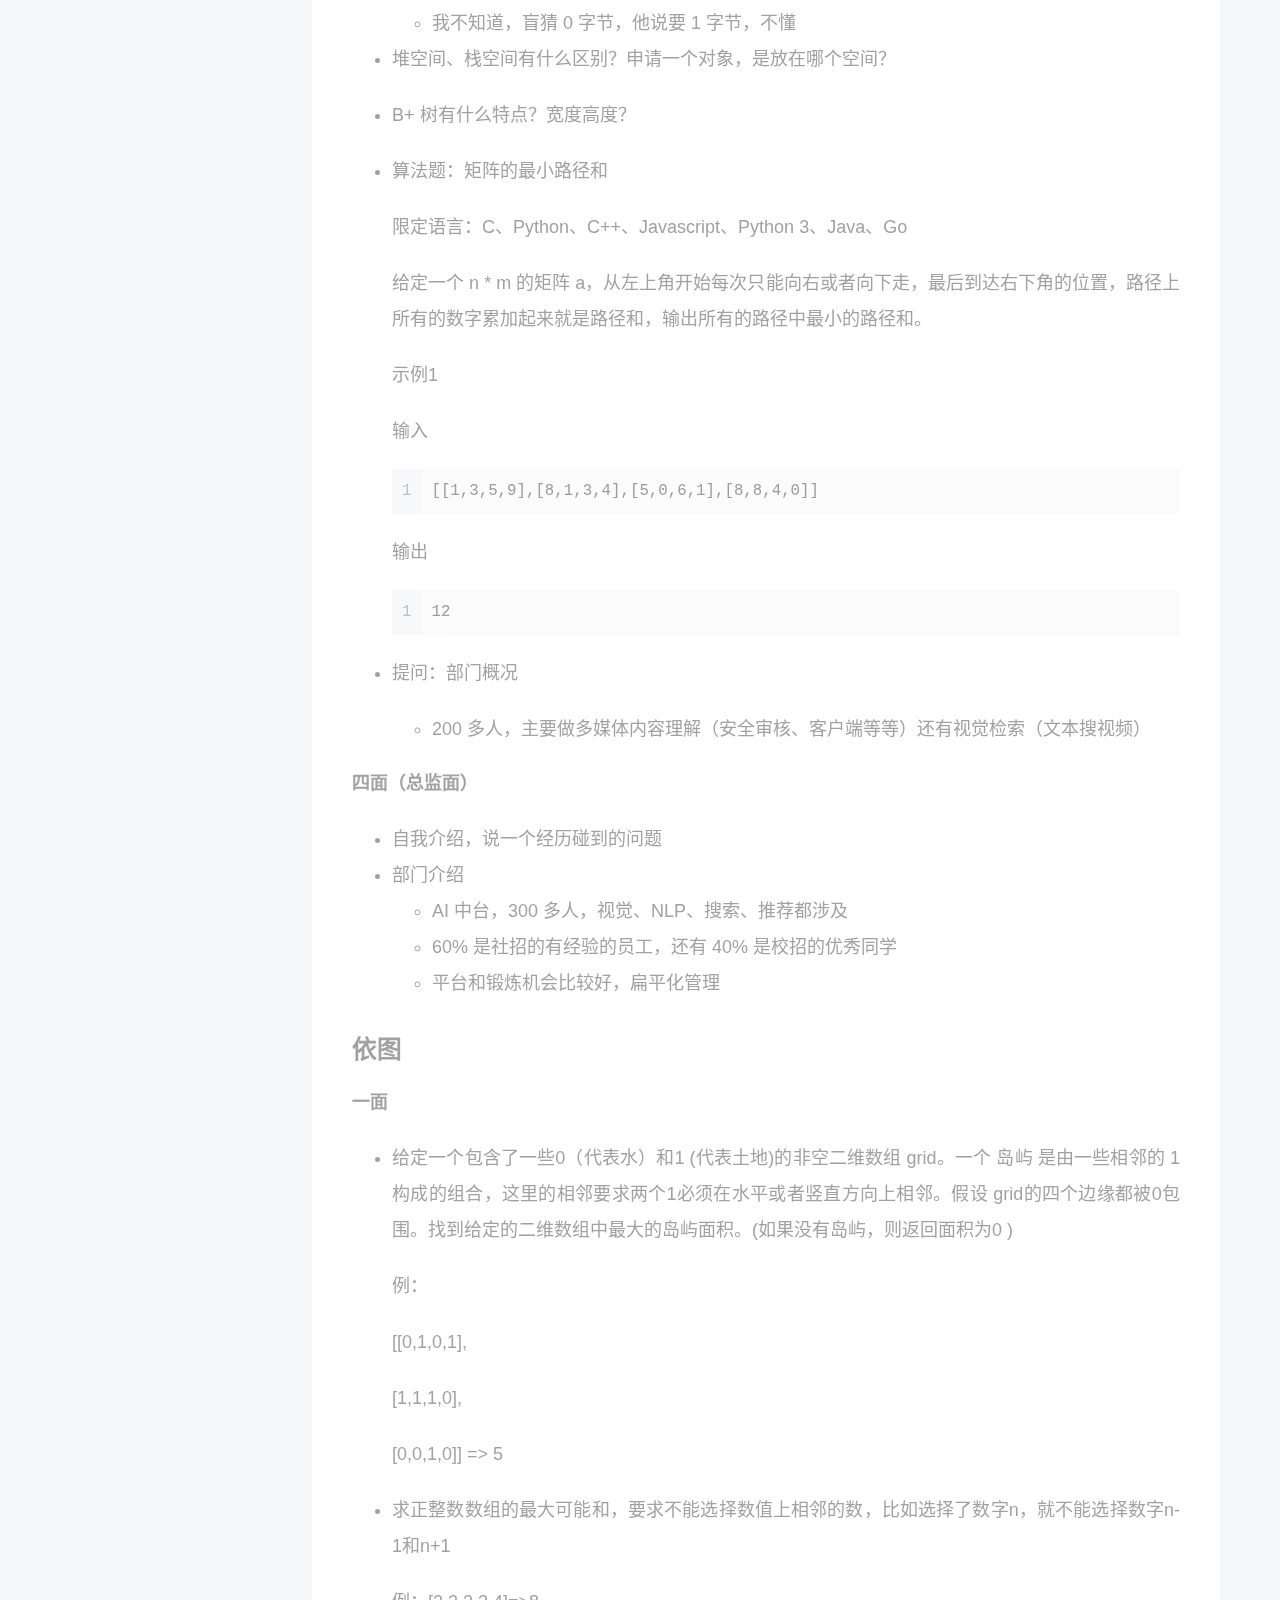
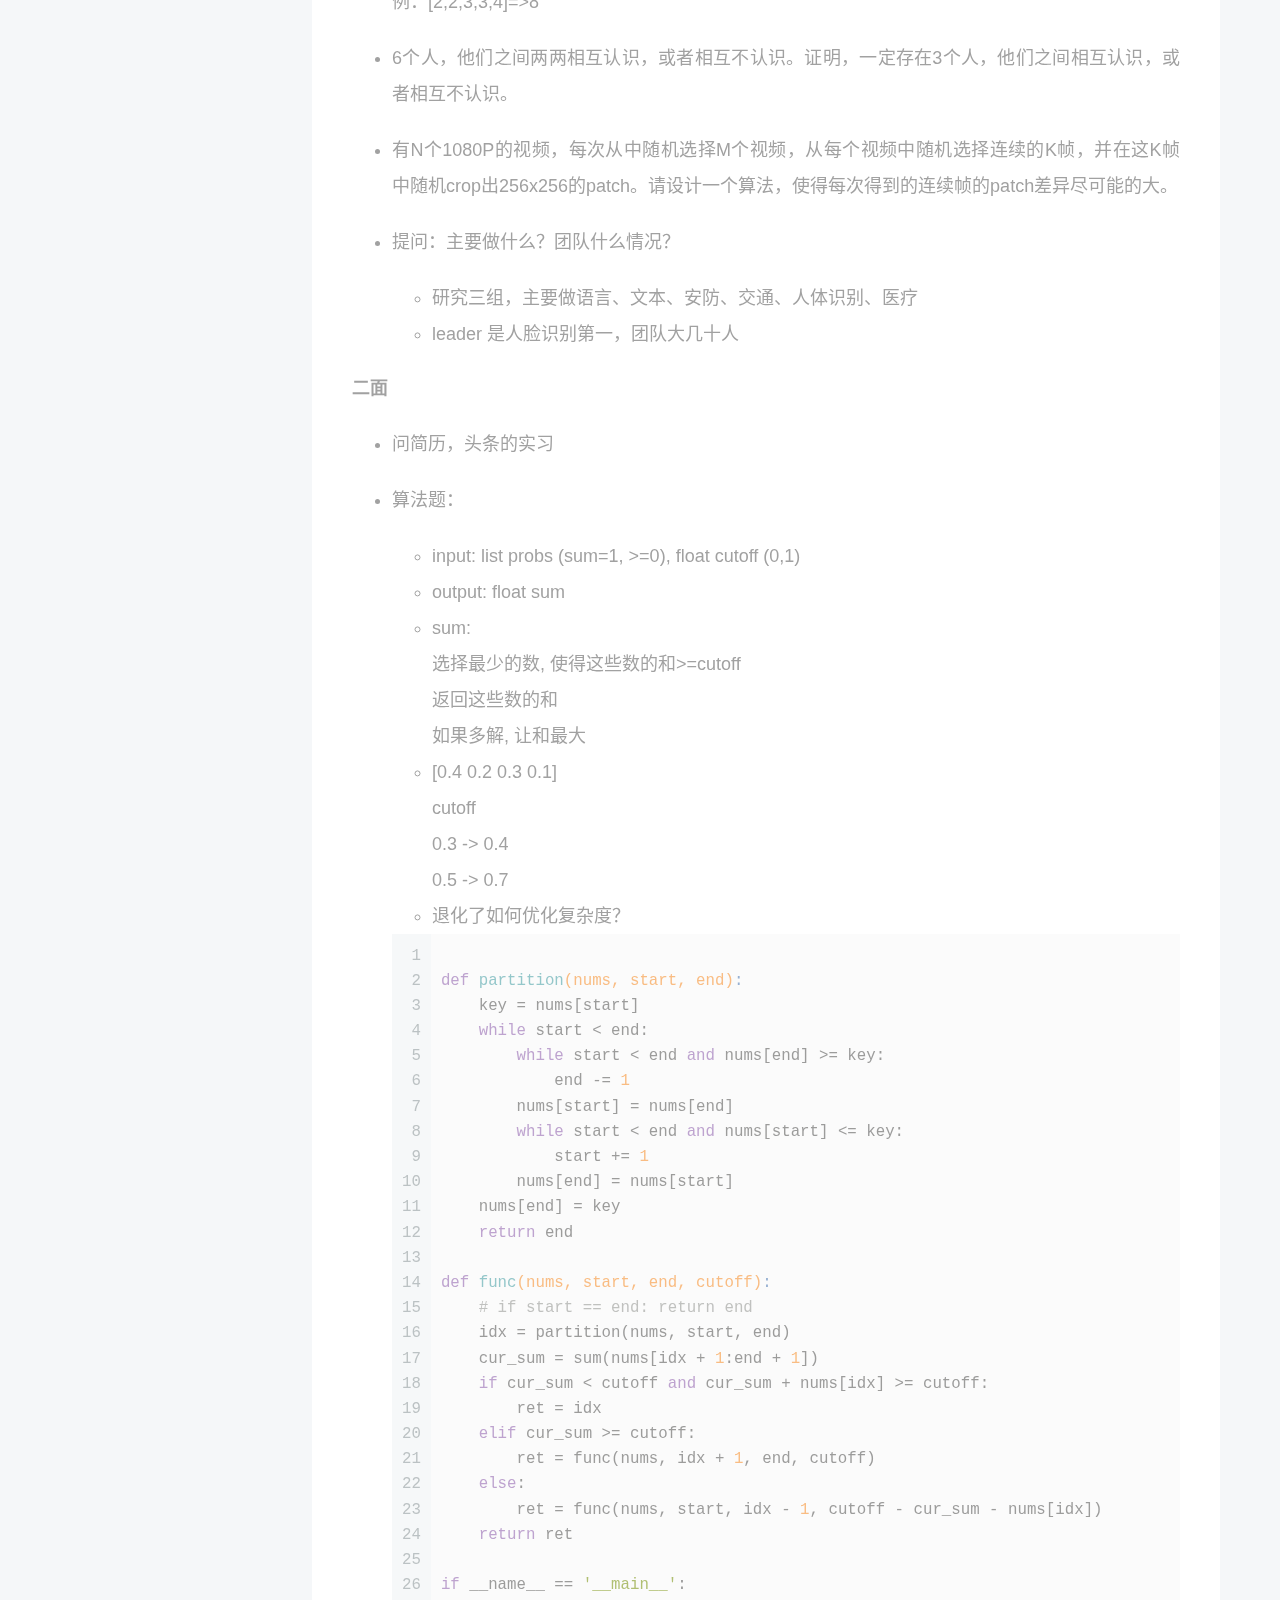
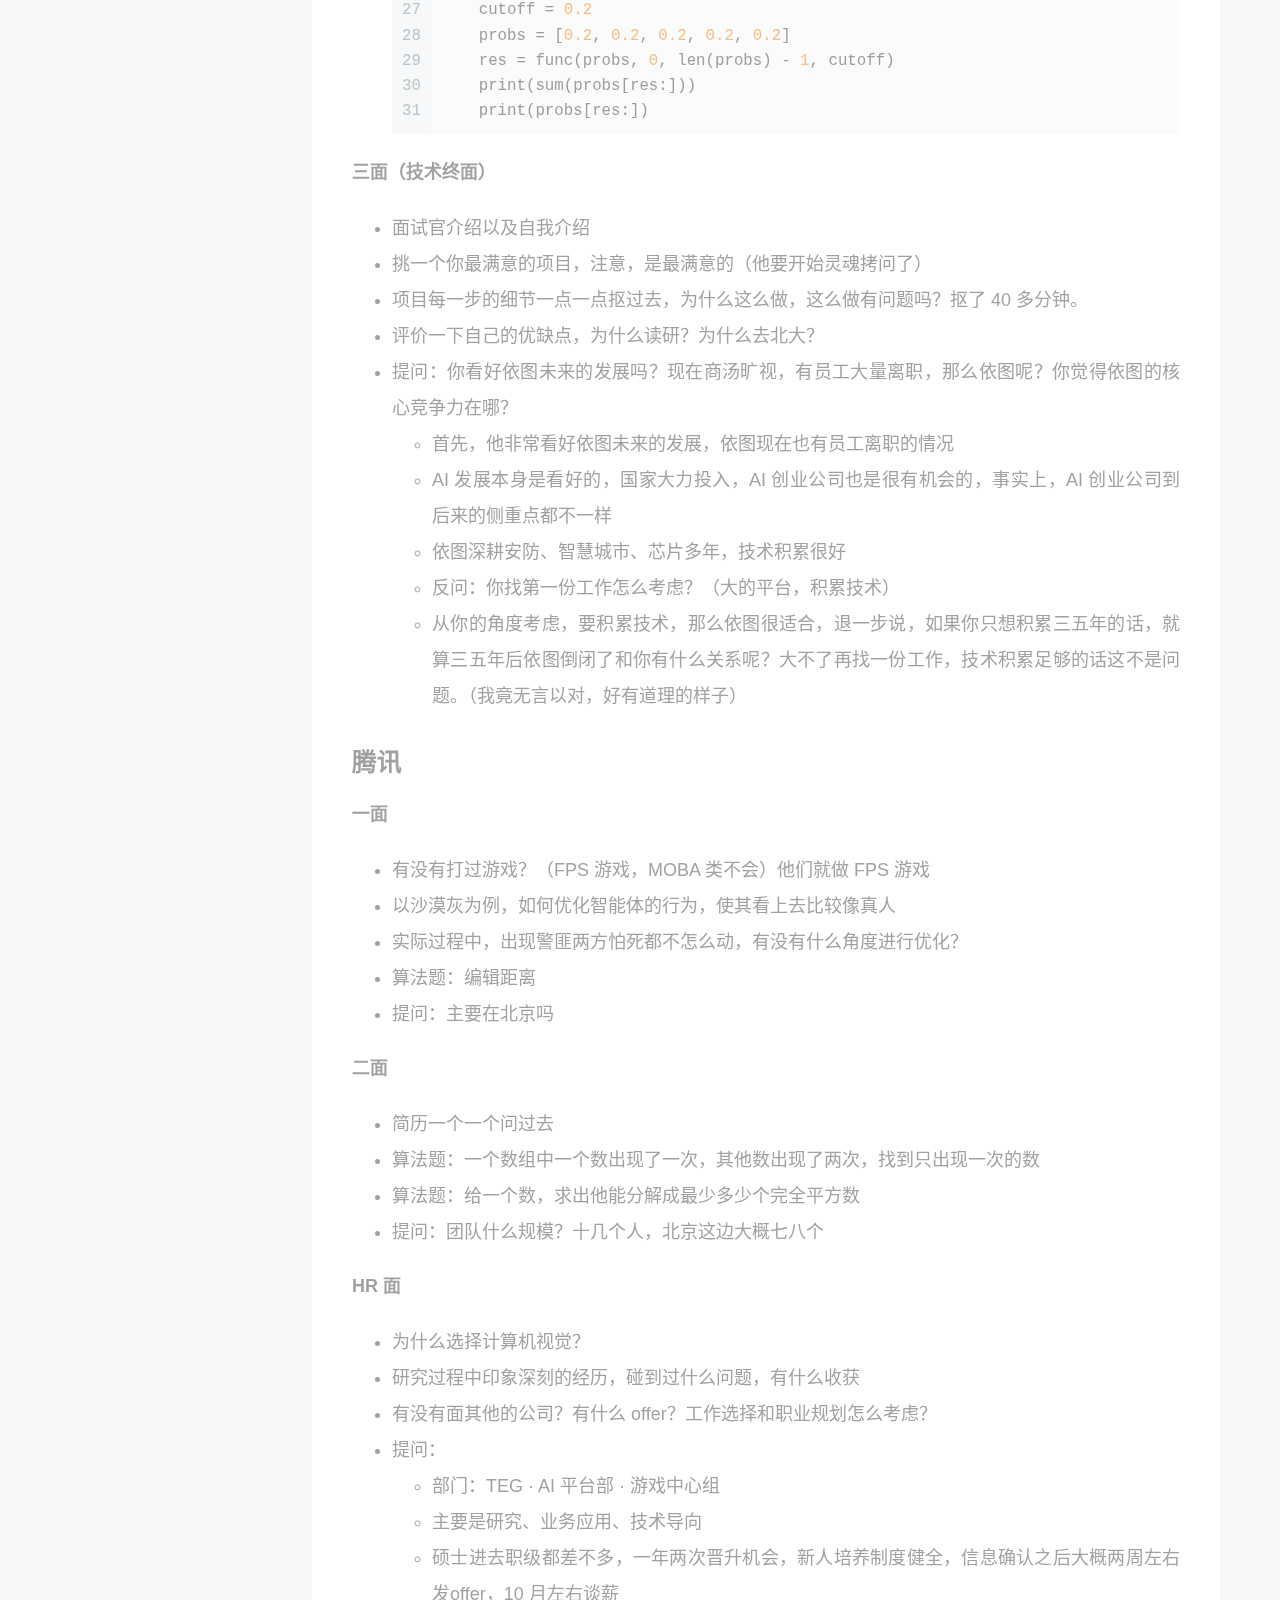
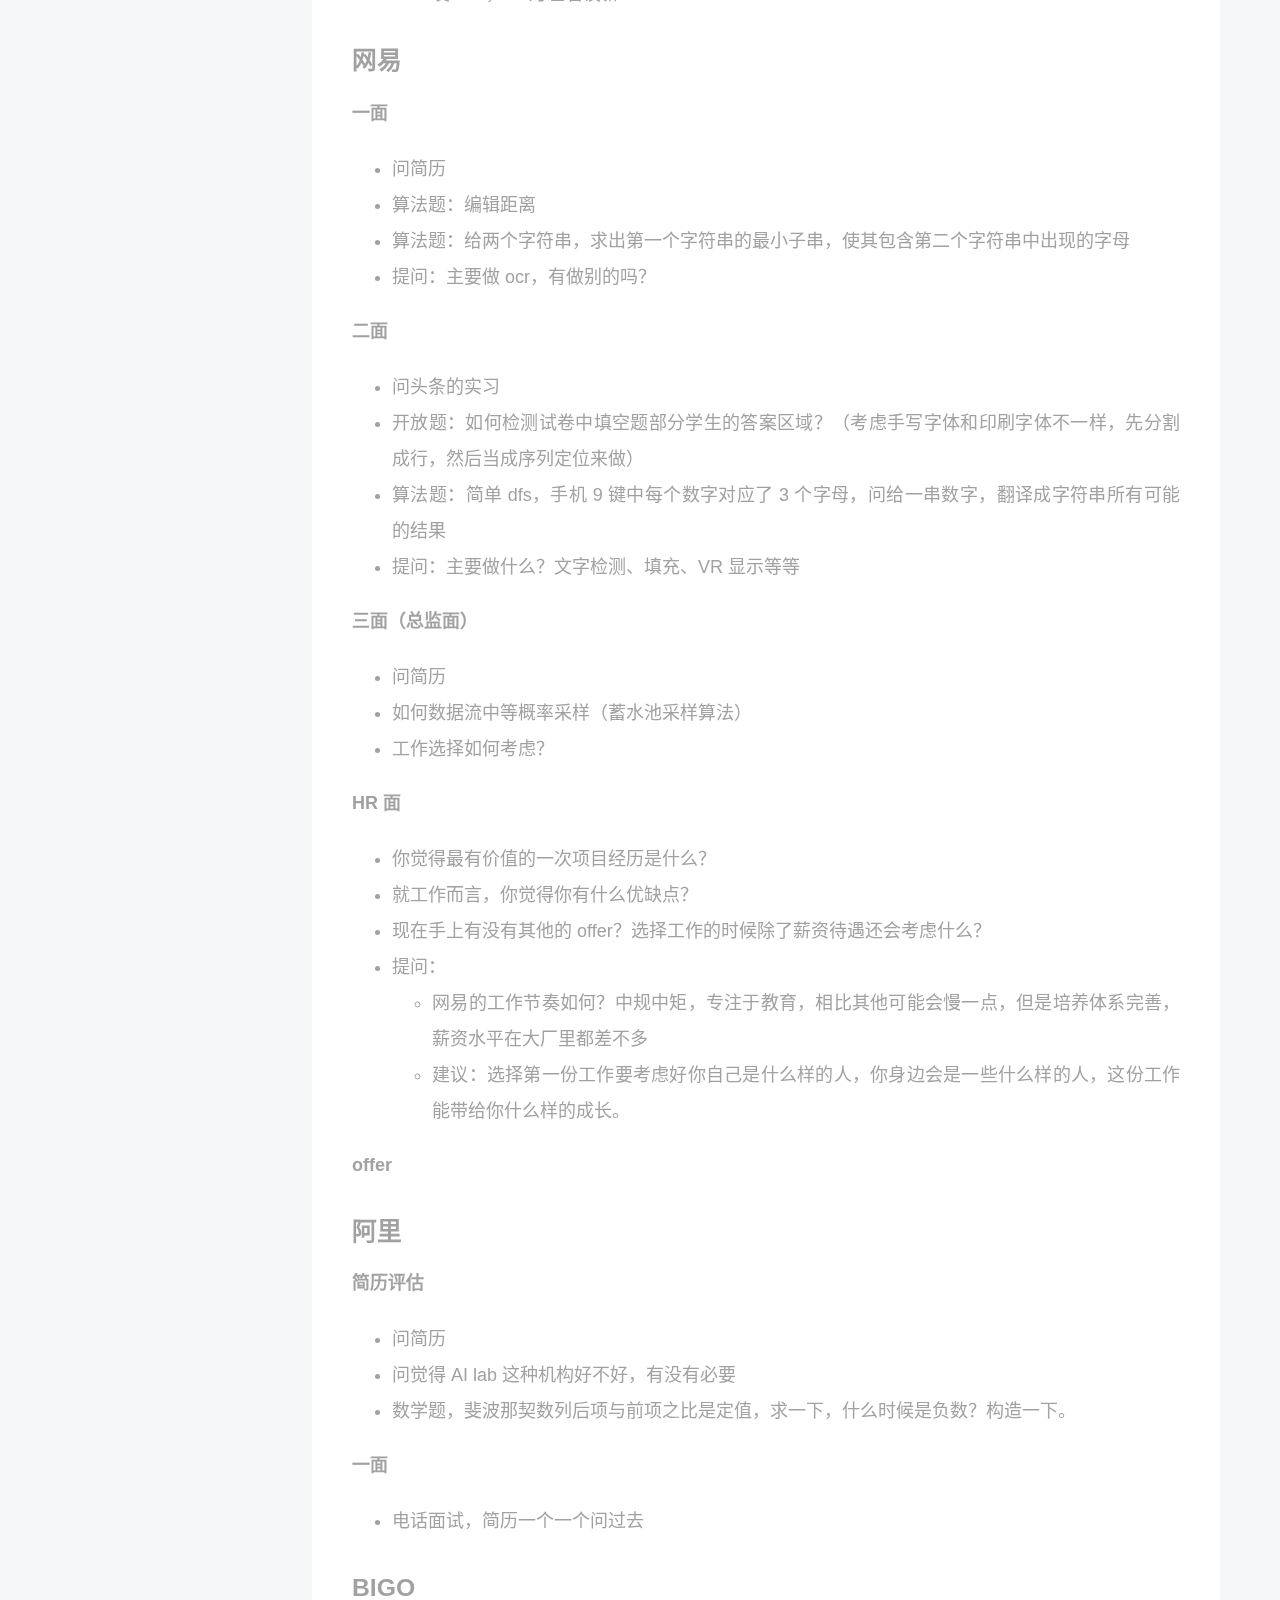
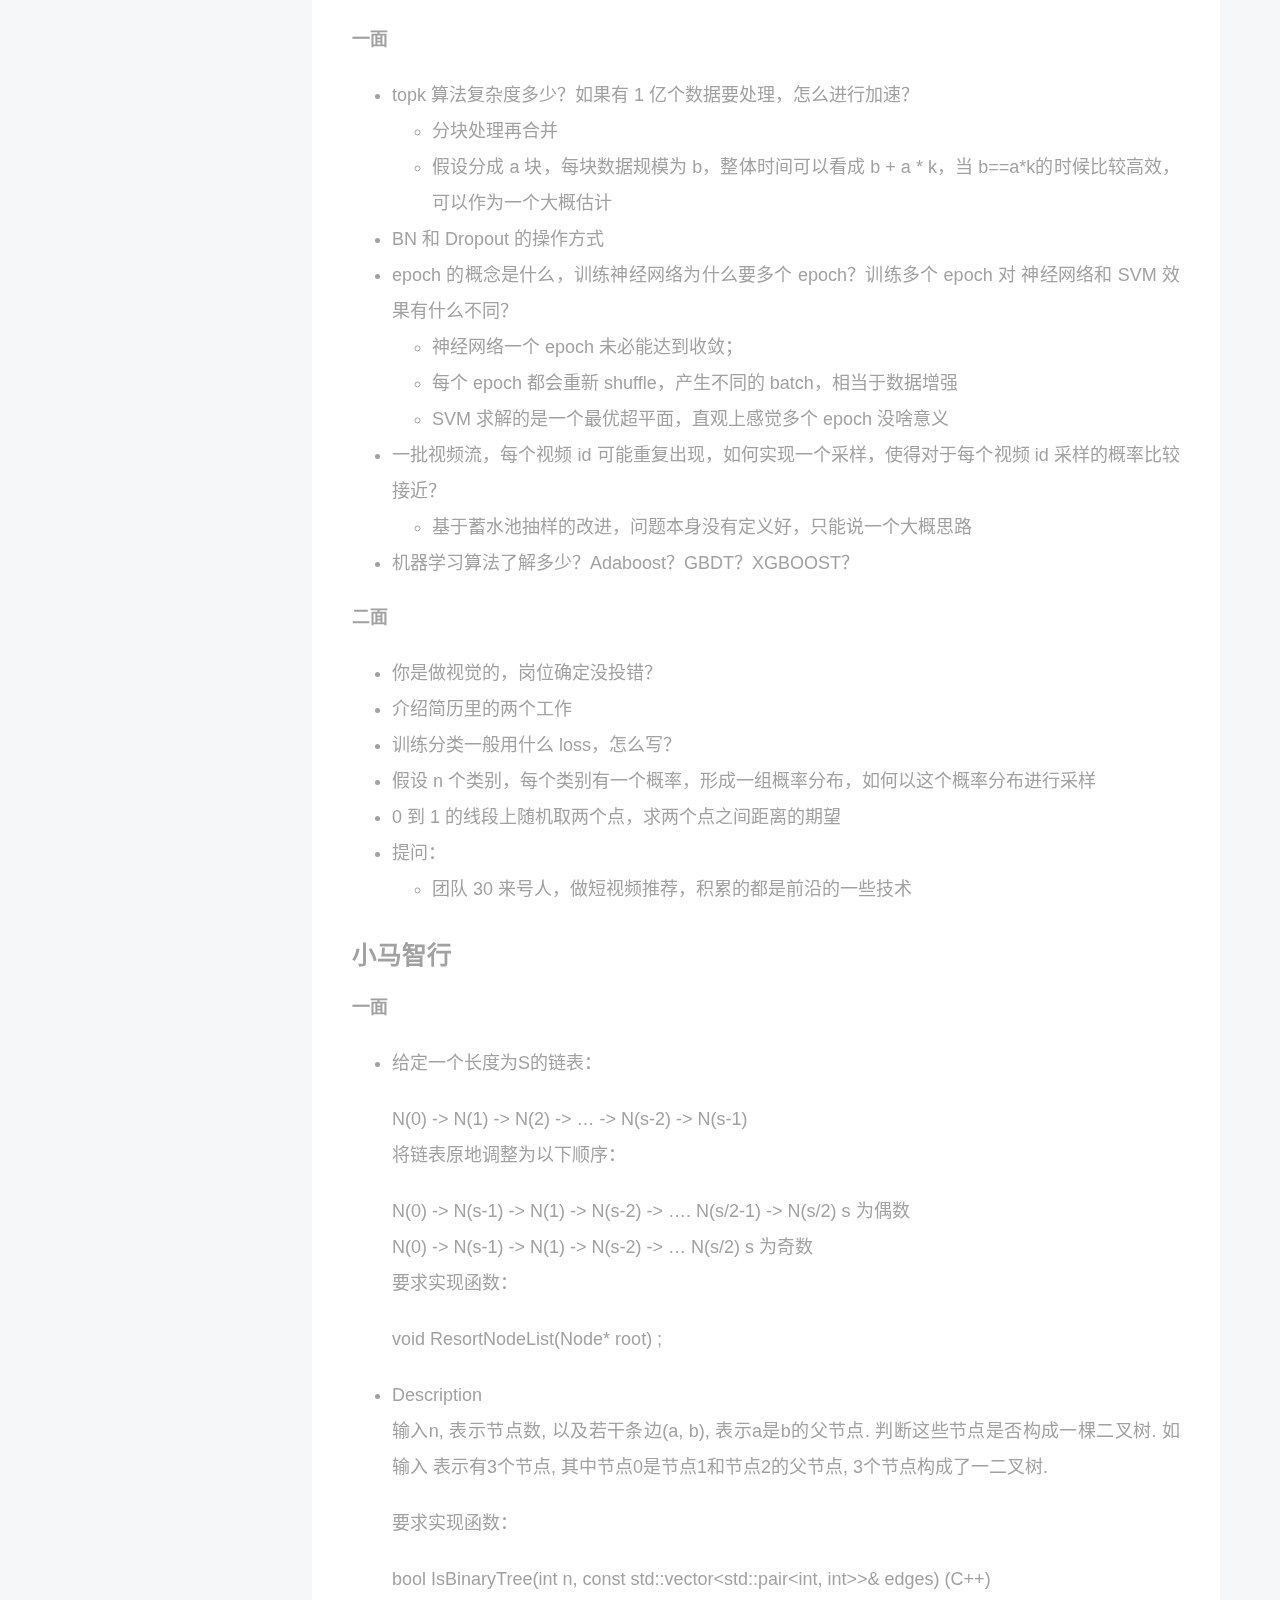
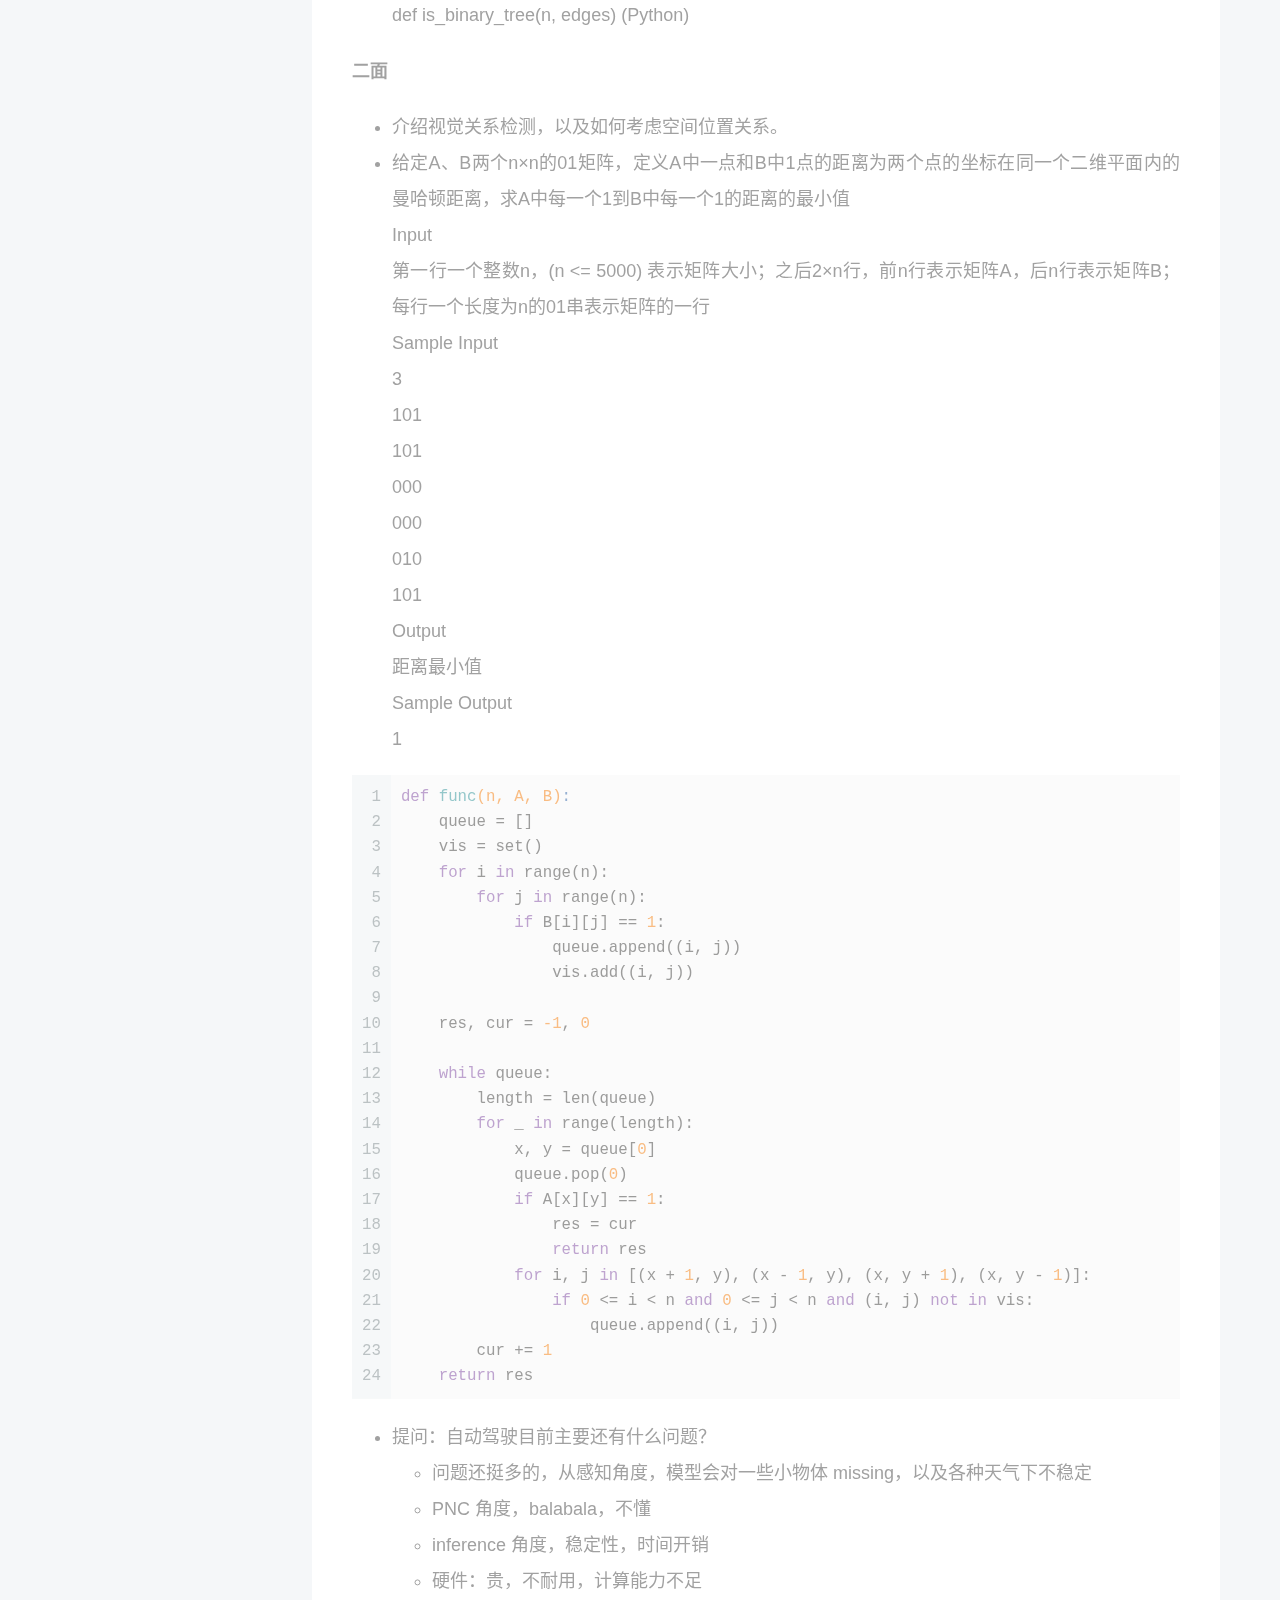
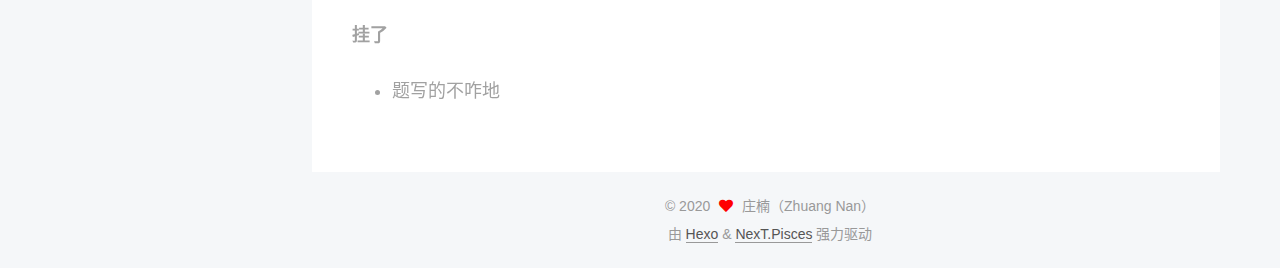
==== commit 7bb76f6b: "Site updated: 2020-09-05 21:37:08" ====
--- a/index.html
+++ b/index.html
@@ -181,7 +181,7 @@
                   <i class="far fa-calendar-check"></i>
                 </span>
                 <span class="post-meta-item-text">更新于</span>
-                <time title="修改时间：2020-09-05 21:34:29" itemprop="dateModified" datetime="2020-09-05T21:34:29+08:00">2020-09-05</time>
+                <time title="修改时间：2020-09-05 21:37:04" itemprop="dateModified" datetime="2020-09-05T21:37:04+08:00">2020-09-05</time>
               </span>
 
           
@@ -343,10 +343,9 @@
 </ul>
 <figure class="highlight python"><table><tr><td class="gutter"><pre><span class="line">1</span><br><span class="line">2</span><br><span class="line">3</span><br><span class="line">4</span><br><span class="line">5</span><br><span class="line">6</span><br><span class="line">7</span><br><span class="line">8</span><br><span class="line">9</span><br><span class="line">10</span><br><span class="line">11</span><br><span class="line">12</span><br><span class="line">13</span><br><span class="line">14</span><br><span class="line">15</span><br><span class="line">16</span><br><span class="line">17</span><br><span class="line">18</span><br><span class="line">19</span><br><span class="line">20</span><br><span class="line">21</span><br><span class="line">22</span><br><span class="line">23</span><br><span class="line">24</span><br><span class="line">25</span><br><span class="line">26</span><br><span class="line">27</span><br><span class="line">28</span><br><span class="line">29</span><br><span class="line">30</span><br><span class="line">31</span><br></pre></td><td class="code"><pre><span class="line"></span><br><span class="line"><span class="function"><span class="keyword">def</span> <span class="title">partition</span><span class="params">(nums, start, end)</span>:</span></span><br><span class="line">    key = nums[start]</span><br><span class="line">    <span class="keyword">while</span> start &lt; end:</span><br><span class="line">        <span class="keyword">while</span> start &lt; end <span class="keyword">and</span> nums[end] &gt;= key:</span><br><span class="line">            end -= <span class="number">1</span></span><br><span class="line">        nums[start] = nums[end]</span><br><span class="line">        <span class="keyword">while</span> start &lt; end <span class="keyword">and</span> nums[start] &lt;= key:</span><br><span class="line">            start += <span class="number">1</span></span><br><span class="line">        nums[end] = nums[start]</span><br><span class="line">    nums[end] = key</span><br><span class="line">    <span class="keyword">return</span> end</span><br><span class="line"></span><br><span class="line"><span class="function"><span class="keyword">def</span> <span class="title">func</span><span class="params">(nums, start, end, cutoff)</span>:</span></span><br><span class="line">    <span class="comment"># if start == end: return end</span></span><br><span class="line">    idx = partition(nums, start, end)</span><br><span class="line">    cur_sum = sum(nums[idx + <span class="number">1</span>:end + <span class="number">1</span>])</span><br><span class="line">    <span class="keyword">if</span> cur_sum &lt; cutoff <span class="keyword">and</span> cur_sum + nums[idx] &gt;= cutoff:</span><br><span class="line">        ret = idx</span><br><span class="line">    <span class="keyword">elif</span> cur_sum &gt;= cutoff:</span><br><span class="line">        ret = func(nums, idx + <span class="number">1</span>, end, cutoff)</span><br><span class="line">    <span class="keyword">else</span>:</span><br><span class="line">        ret = func(nums, start, idx - <span class="number">1</span>, cutoff - cur_sum - nums[idx])</span><br><span class="line">    <span class="keyword">return</span> ret</span><br><span class="line"></span><br><span class="line"><span class="keyword">if</span> __name__ == <span class="string">'__main__'</span>:</span><br><span class="line">    cutoff = <span class="number">0.2</span></span><br><span class="line">    probs = [<span class="number">0.2</span>, <span class="number">0.2</span>, <span class="number">0.2</span>, <span class="number">0.2</span>, <span class="number">0.2</span>]</span><br><span class="line">    res = func(probs, <span class="number">0</span>, len(probs) - <span class="number">1</span>, cutoff)</span><br><span class="line">    print(sum(probs[res:]))</span><br><span class="line">    print(probs[res:])</span><br></pre></td></tr></table></figure>
 
-
-</li>
-</ul>
-<p><strong>三面</strong></p>
+</li>
+</ul>
+<p><strong>三面（技术终面）</strong></p>
 <ul>
 <li>面试官介绍以及自我介绍</li>
 <li>挑一个你最满意的项目，注意，是最满意的（他要开始灵魂拷问了）</li>
@@ -402,7 +401,7 @@
 <li>算法题：简单 dfs，手机 9 键中每个数字对应了 3 个字母，问给一串数字，翻译成字符串所有可能的结果</li>
 <li>提问：主要做什么？文字检测、填充、VR 显示等等</li>
 </ul>
-<p><strong>三面</strong></p>
+<p><strong>三面（总监面）</strong></p>
 <ul>
 <li>问简历</li>
 <li>如何数据流中等概率采样（蓄水池采样算法）</li>
@@ -419,6 +418,7 @@
 </ul>
 </li>
 </ul>
+<p><strong>offer</strong></p>
 <h2 id="阿里-1"><a href="#阿里-1" class="headerlink" title="阿里"></a>阿里</h2><p><strong>简历评估</strong></p>
 <ul>
 <li>问简历</li>
@@ -488,6 +488,10 @@
 <li>硬件：贵，不耐用，计算能力不足</li>
 </ul>
 </li>
+</ul>
+<p><strong>挂了</strong></p>
+<ul>
+<li>题写的不咋地</li>
 </ul>
 
       
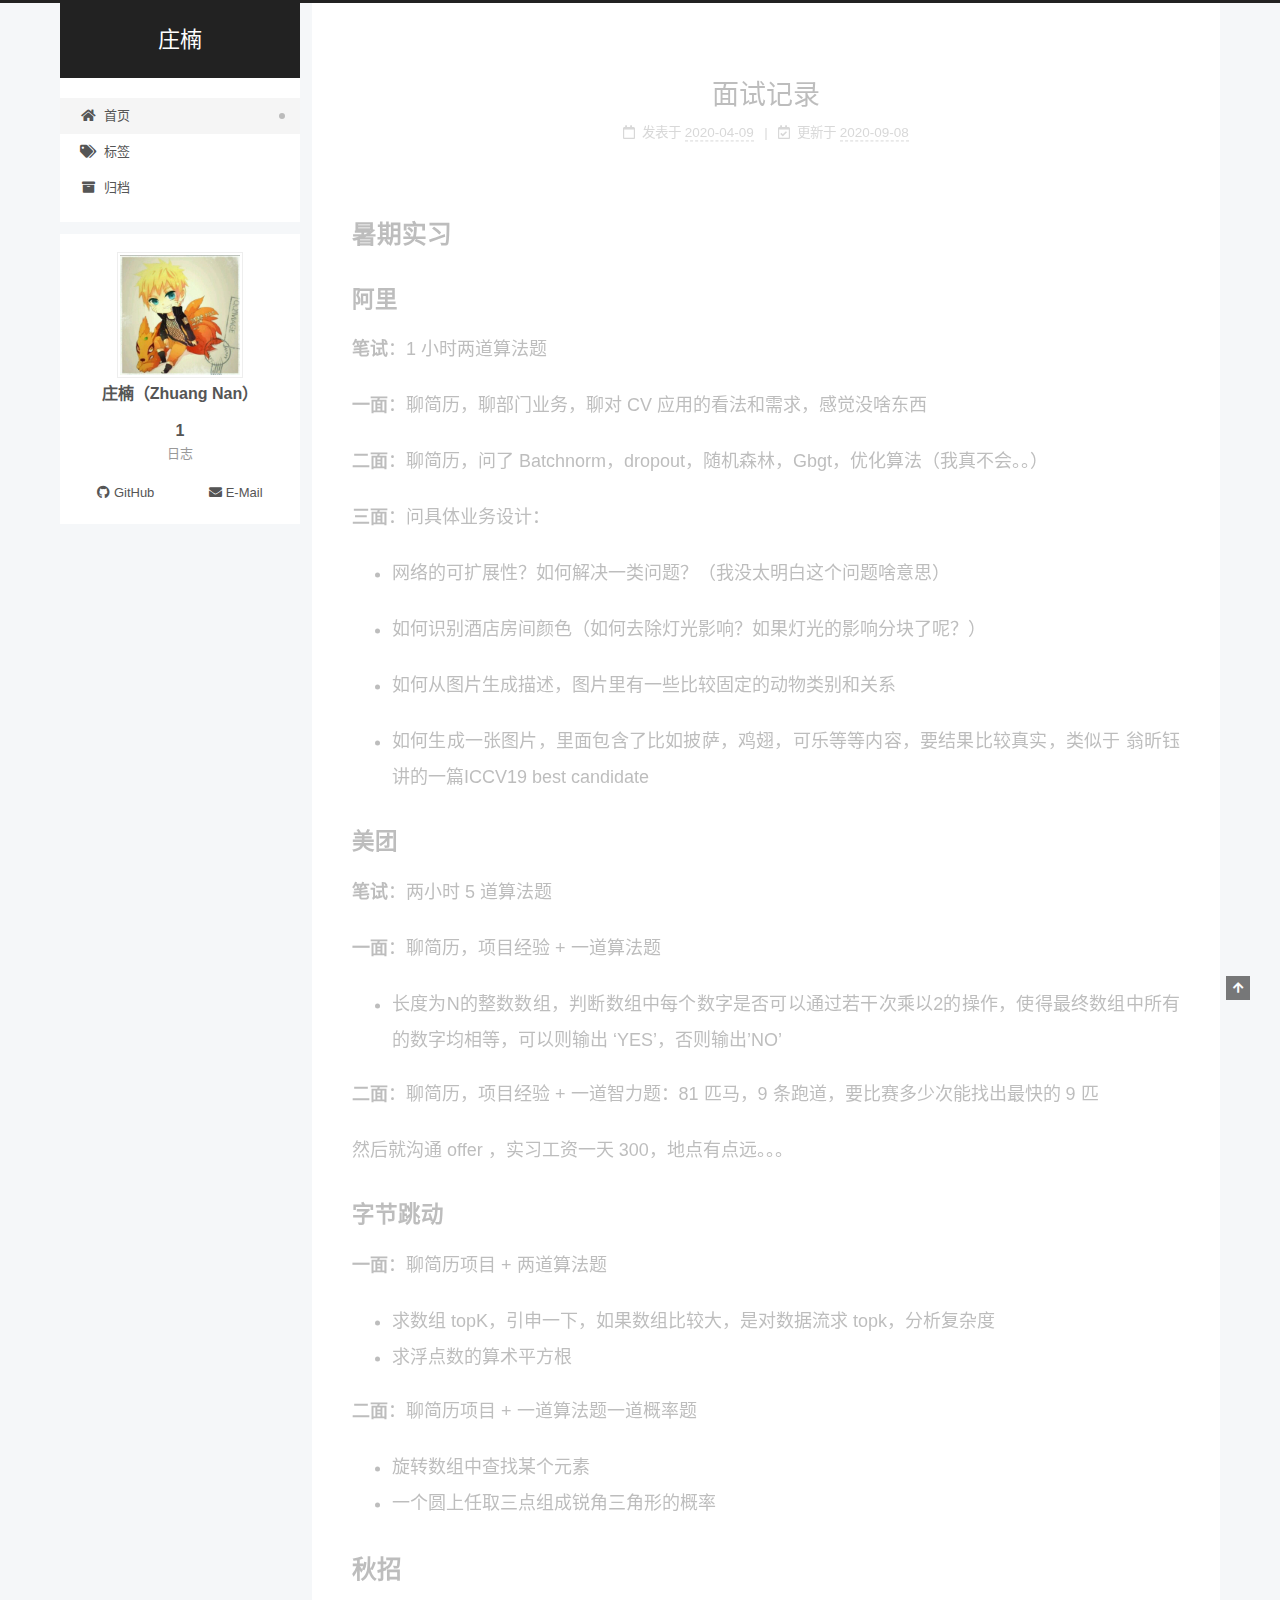
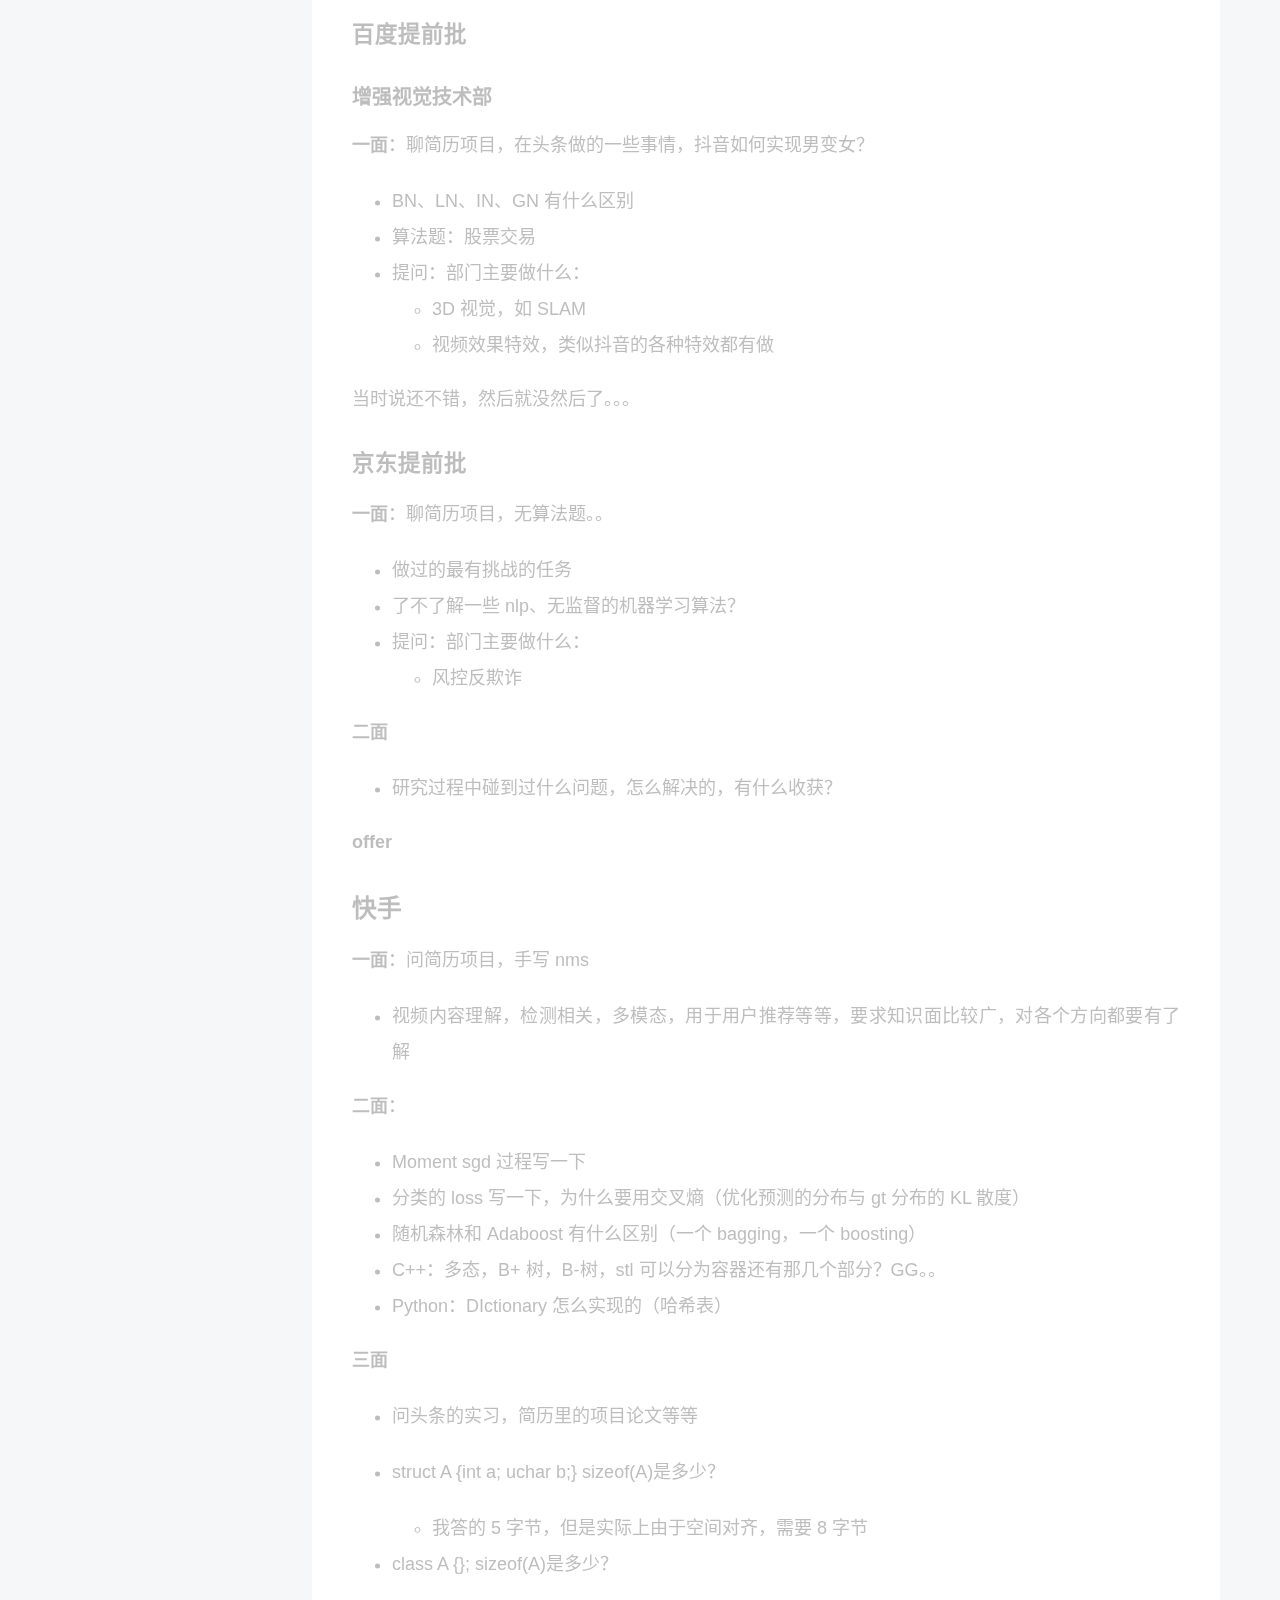
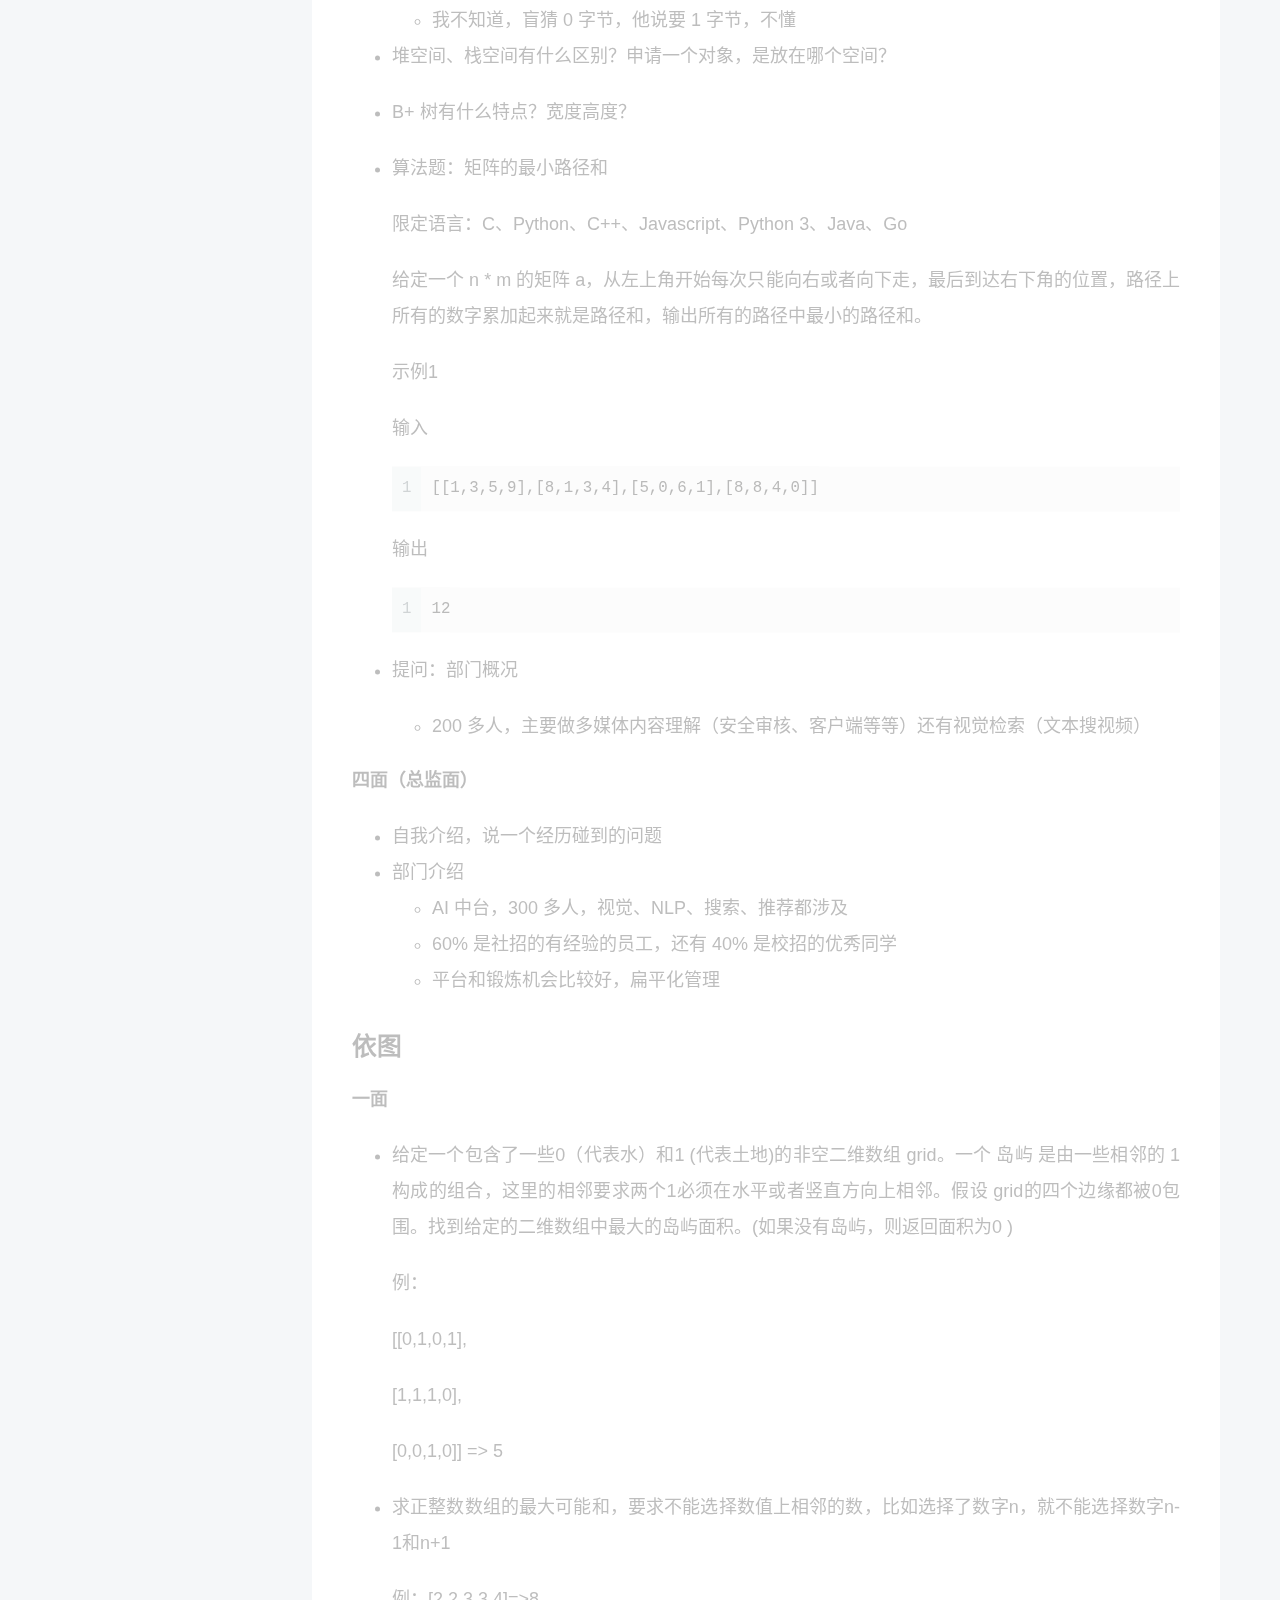
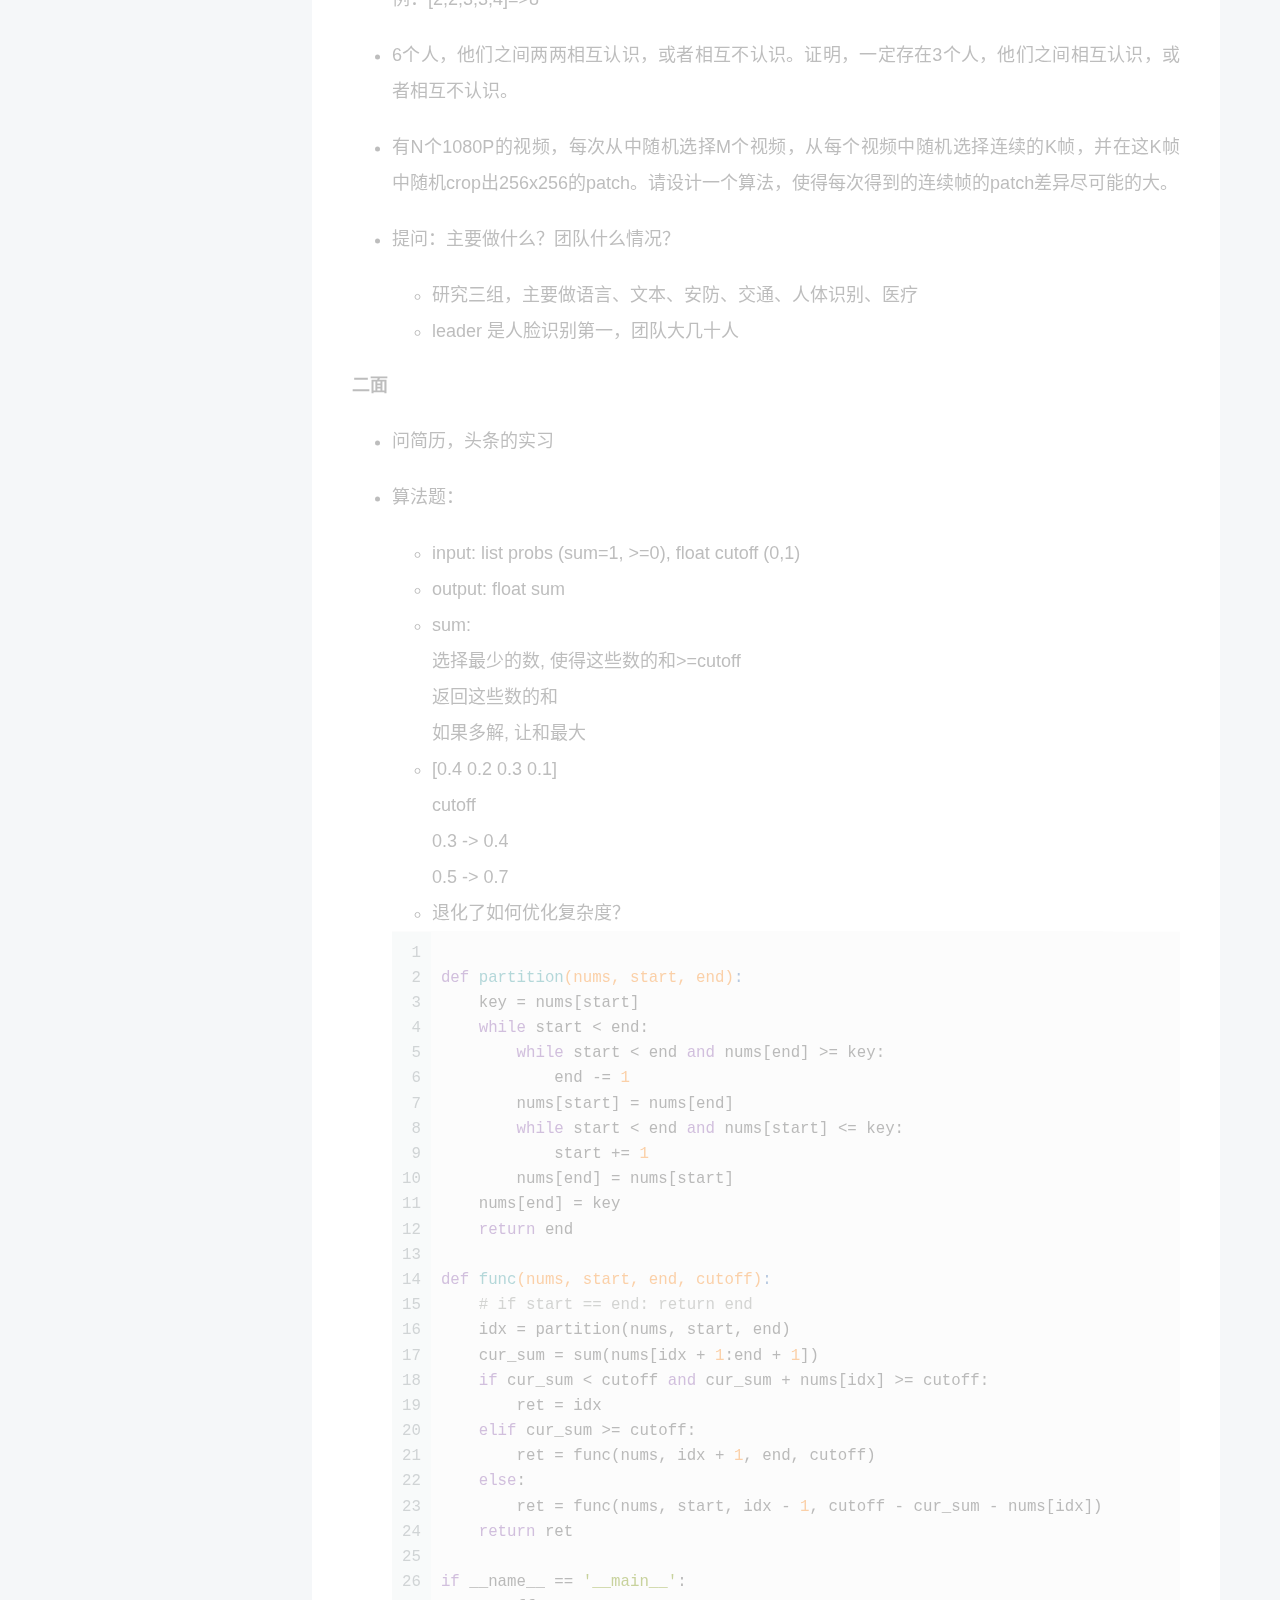
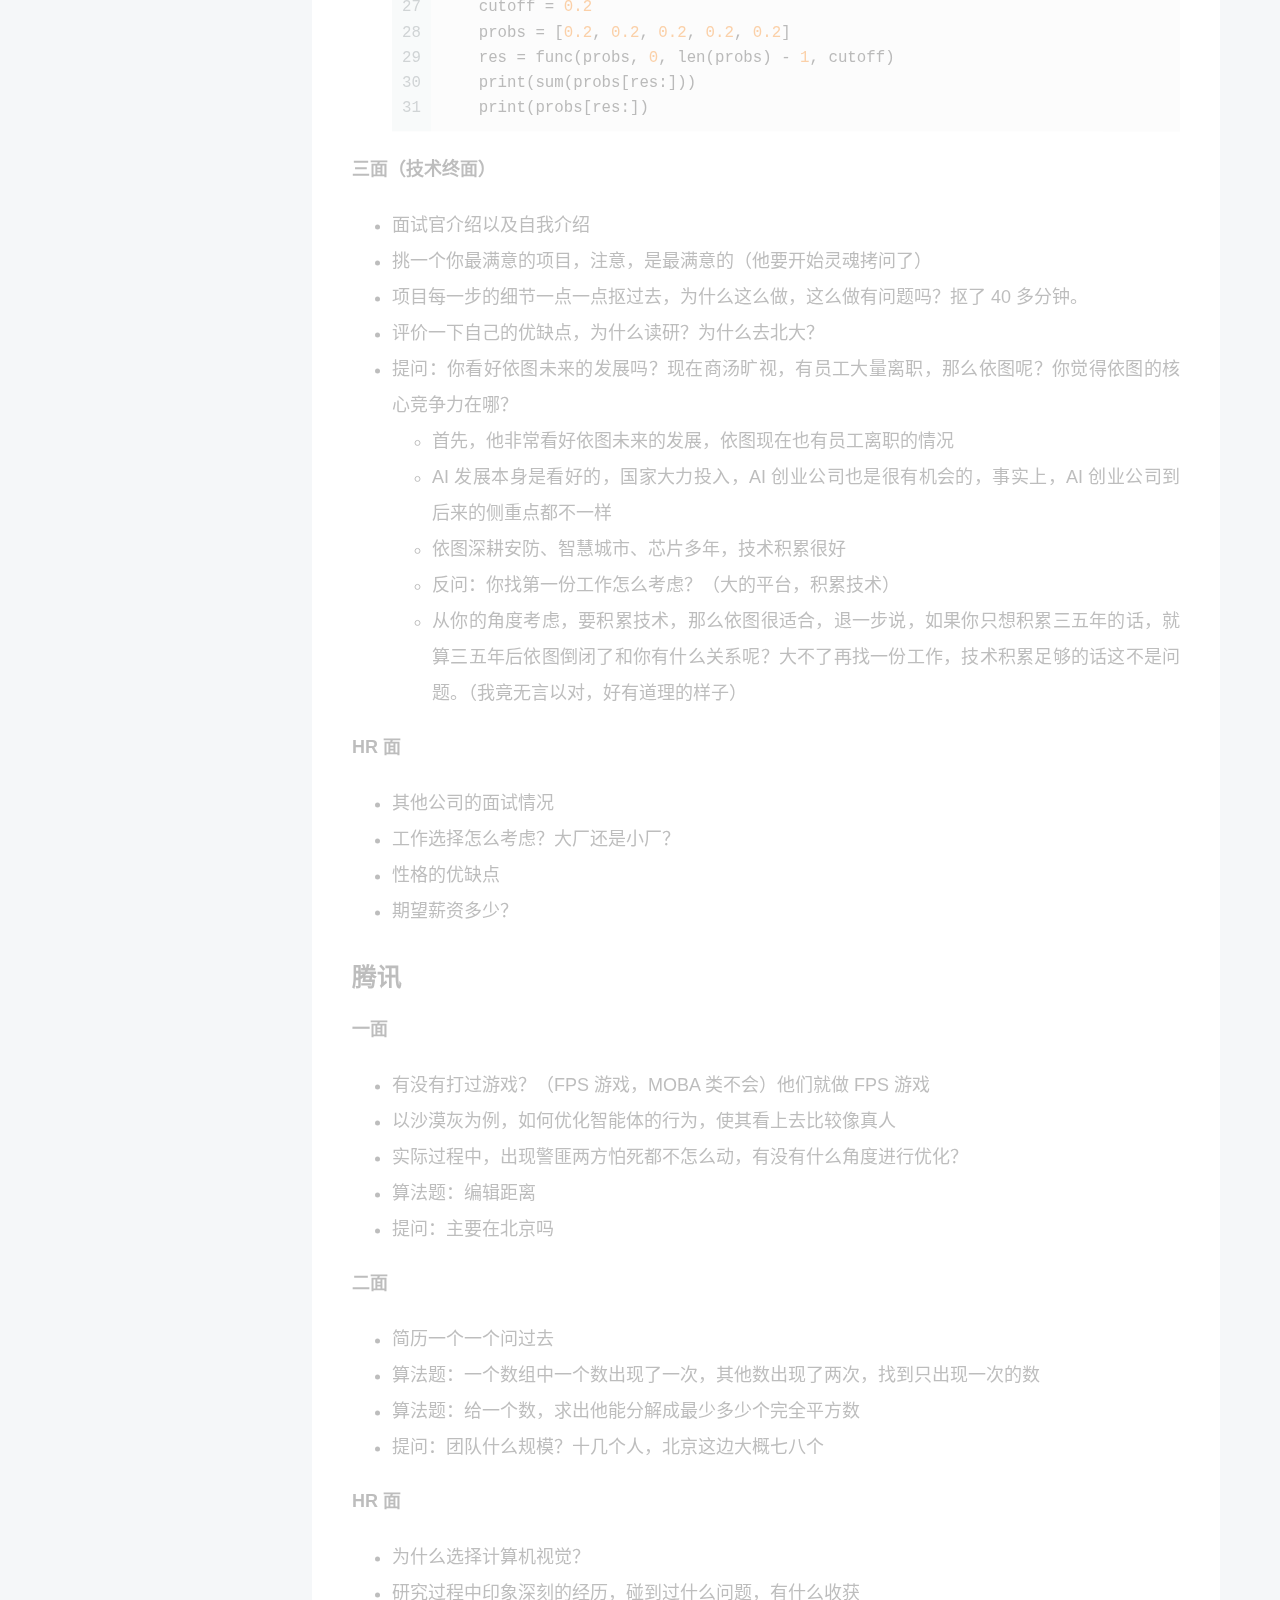
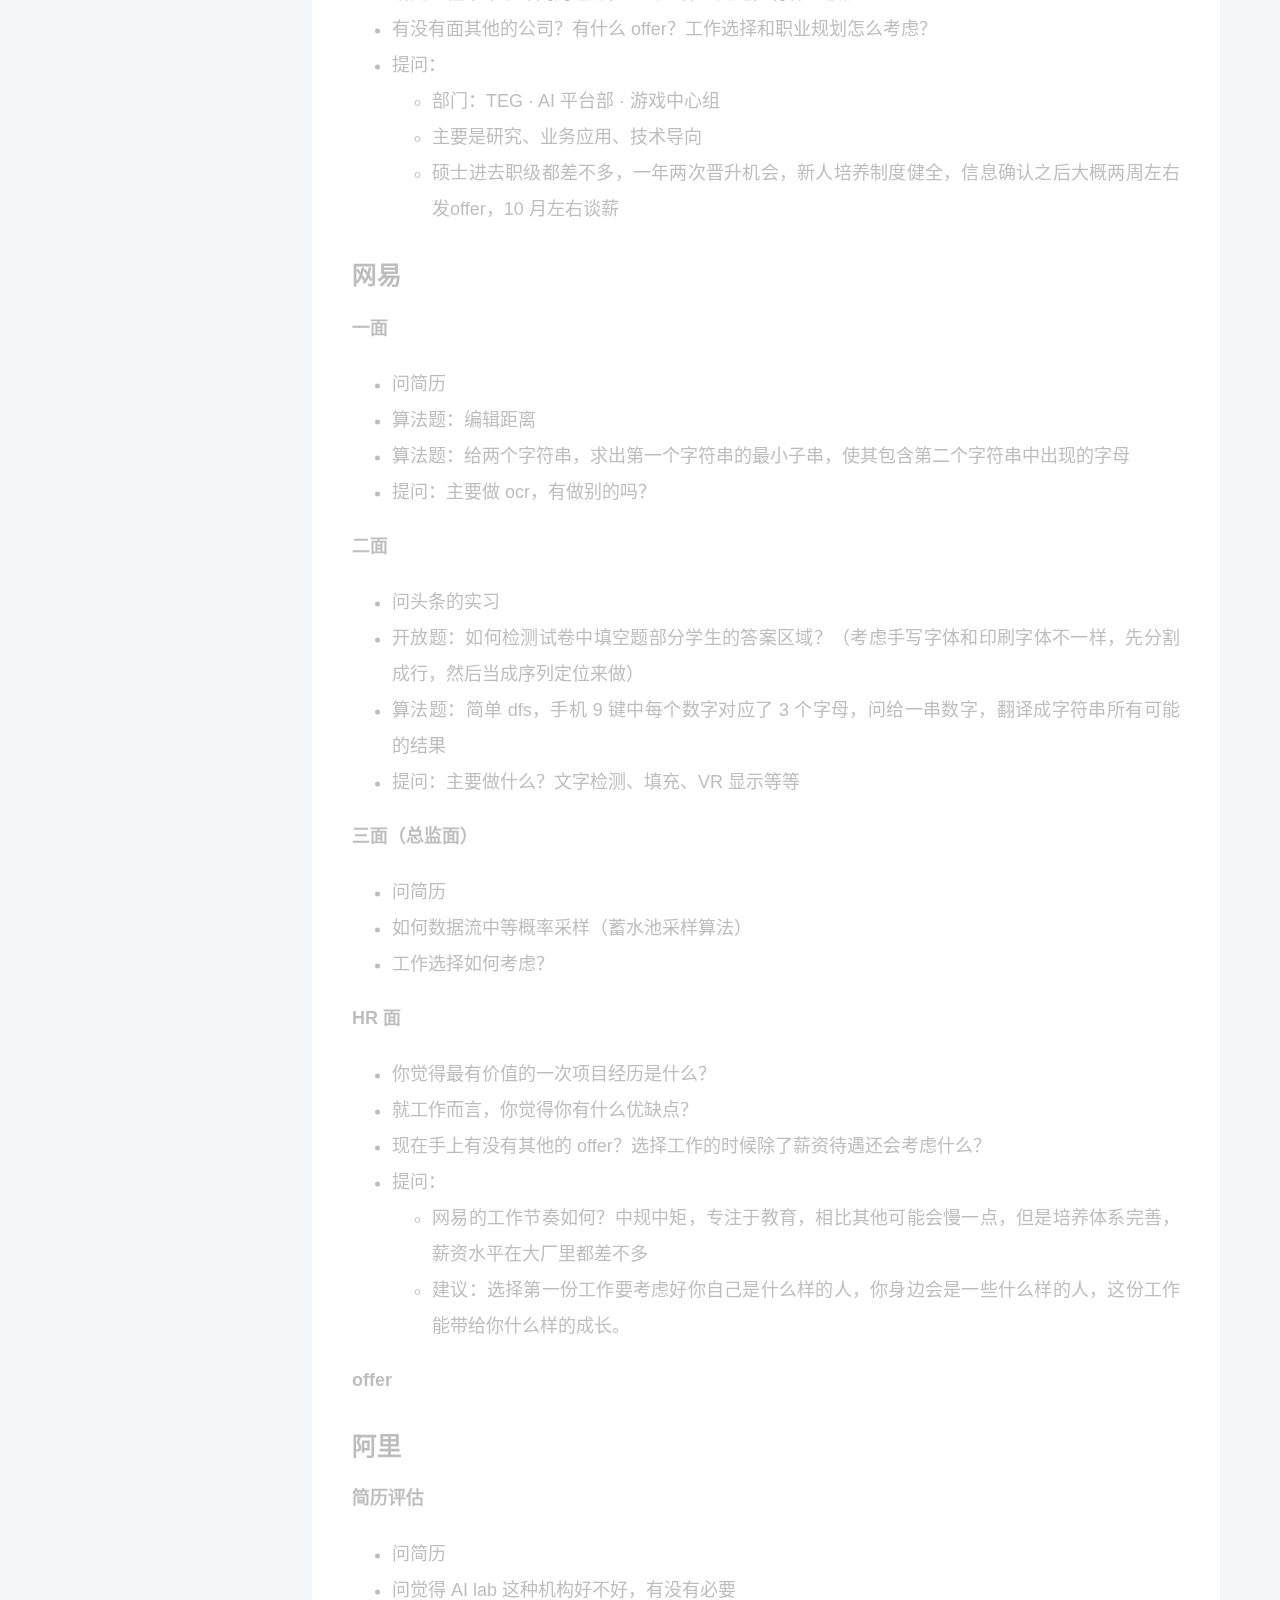
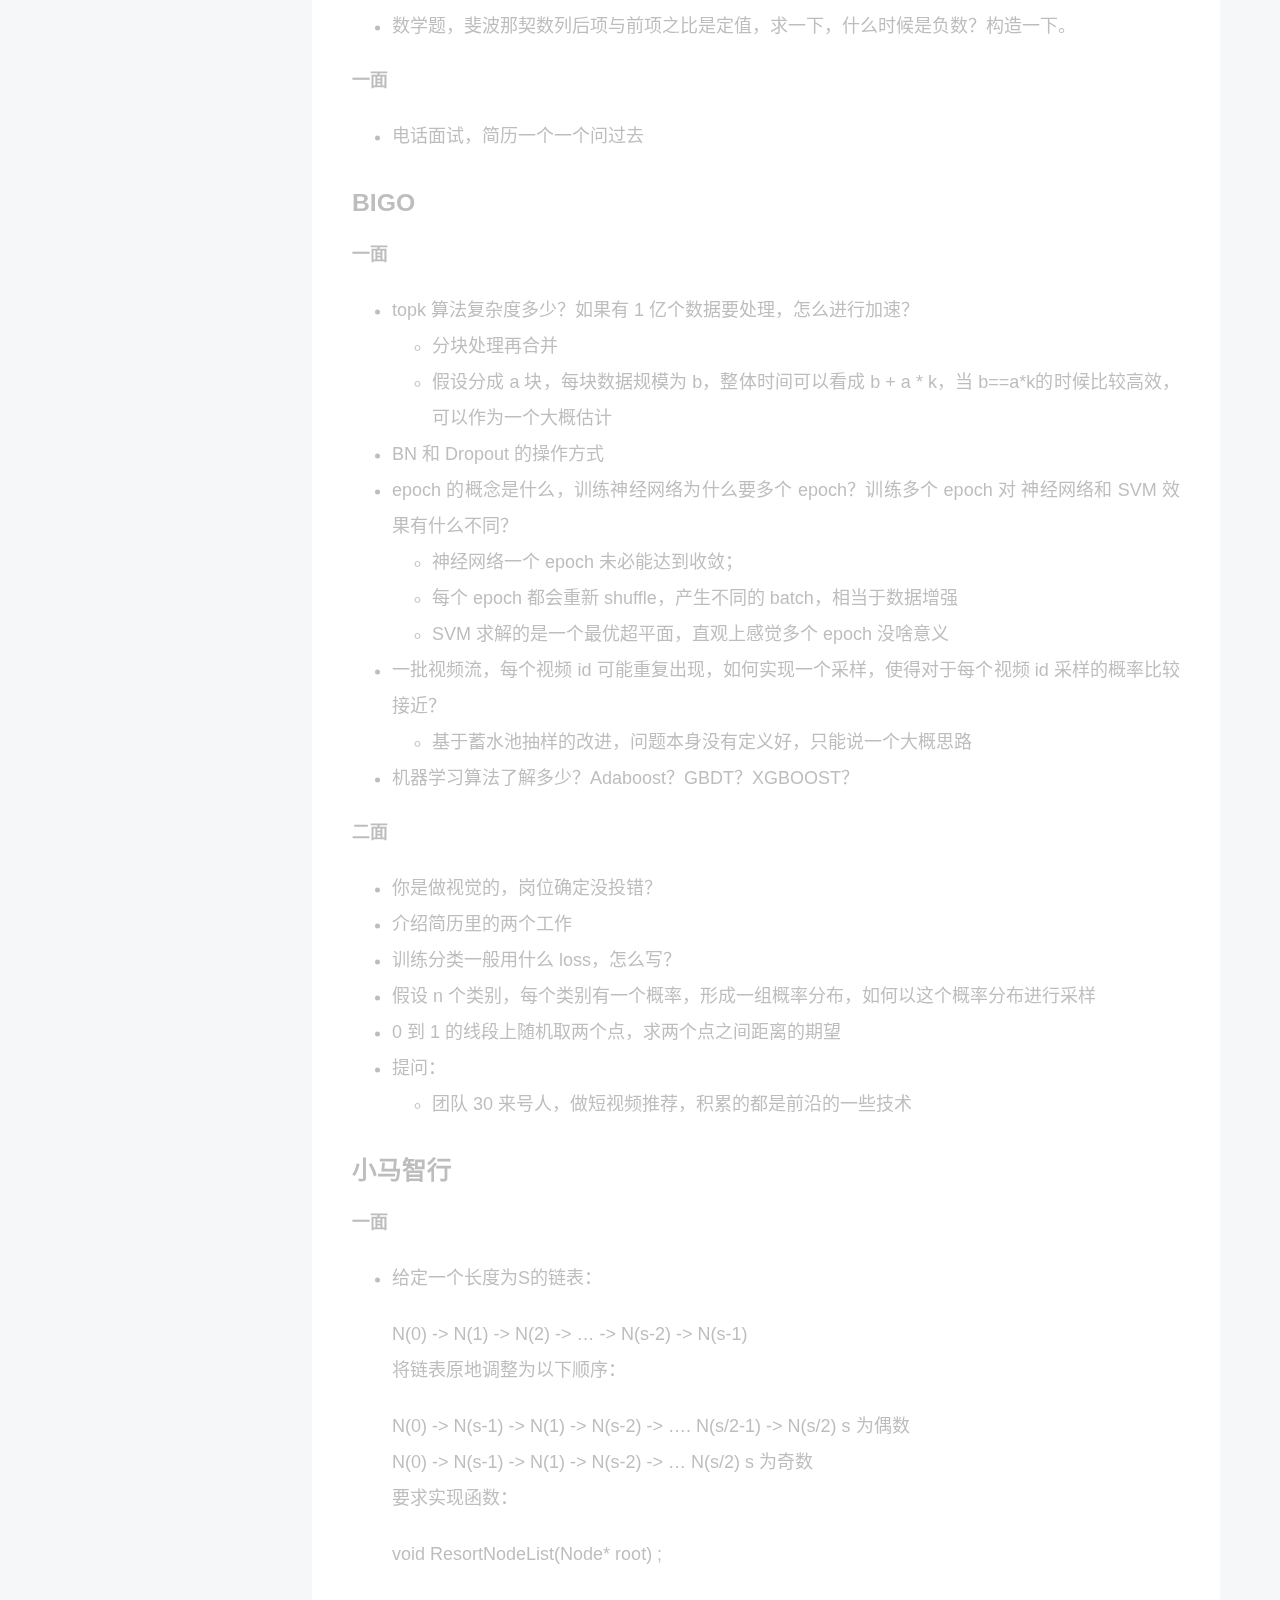
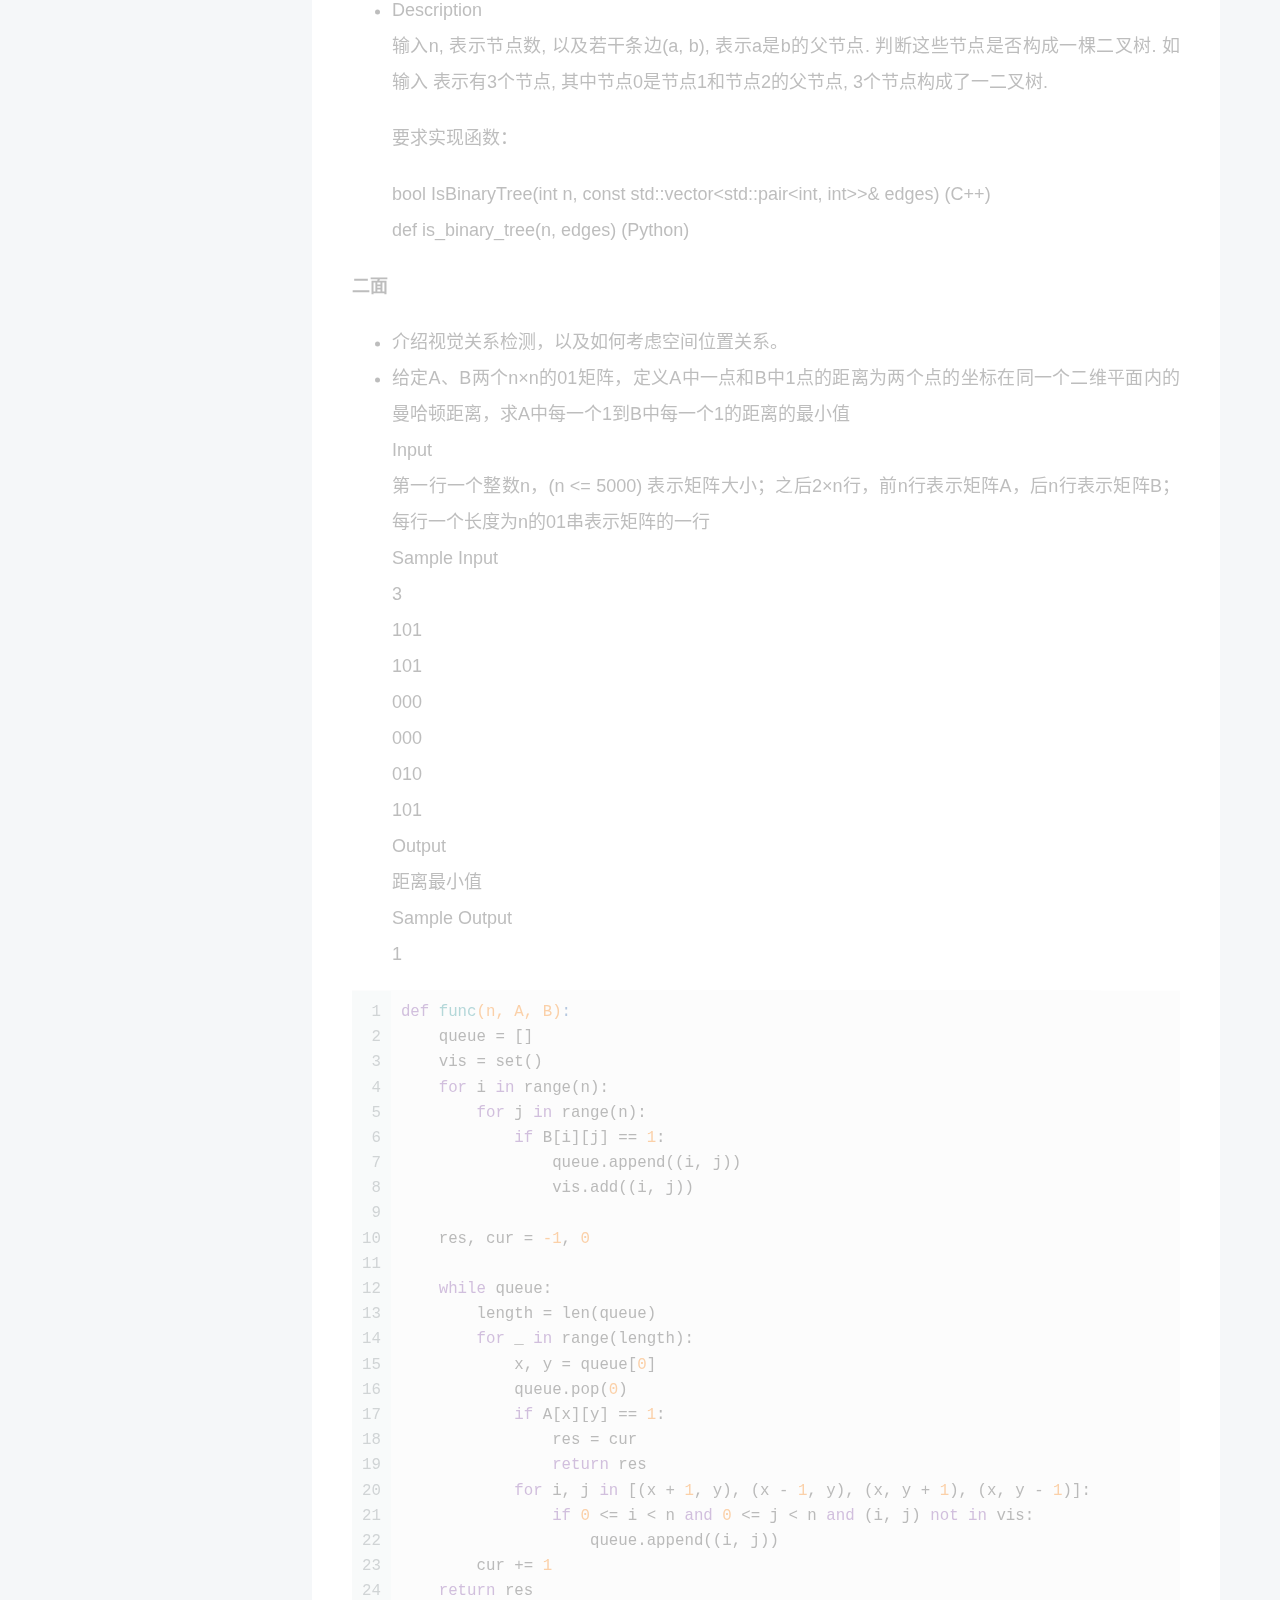
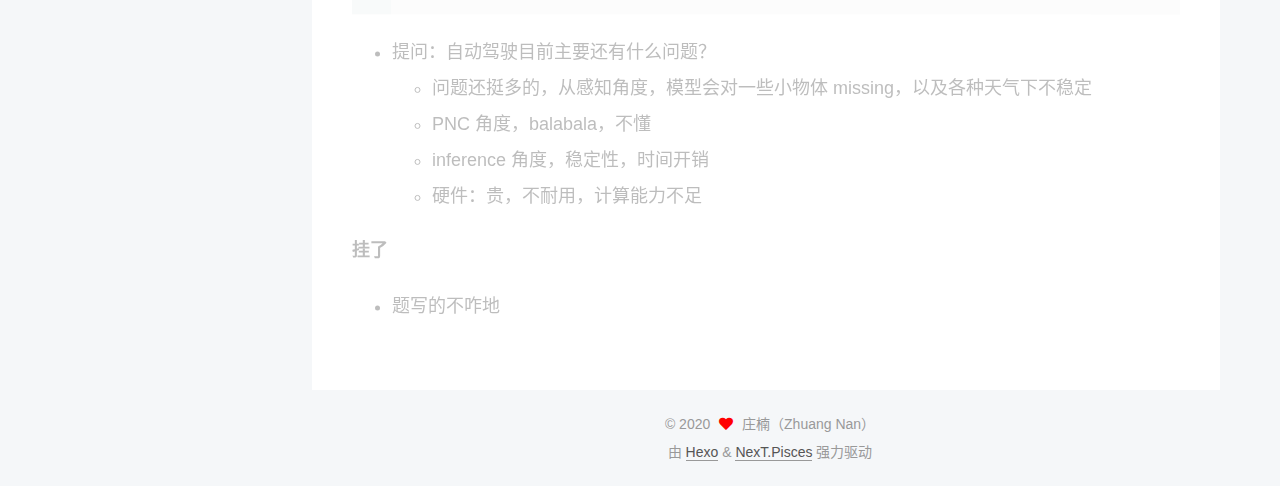
==== commit 546c8fac: "Site updated: 2020-09-08 11:29:33" ====
--- a/index.html
+++ b/index.html
@@ -181,7 +181,7 @@
                   <i class="far fa-calendar-check"></i>
                 </span>
                 <span class="post-meta-item-text">更新于</span>
-                <time title="修改时间：2020-09-05 21:37:04" itemprop="dateModified" datetime="2020-09-05T21:37:04+08:00">2020-09-05</time>
+                <time title="修改时间：2020-09-08 11:22:52" itemprop="dateModified" datetime="2020-09-08T11:22:52+08:00">2020-09-08</time>
               </span>
 
           
@@ -359,6 +359,13 @@
 <li>从你的角度考虑，要积累技术，那么依图很适合，退一步说，如果你只想积累三五年的话，就算三五年后依图倒闭了和你有什么关系呢？大不了再找一份工作，技术积累足够的话这不是问题。（我竟无言以对，好有道理的样子）</li>
 </ul>
 </li>
+</ul>
+<p><strong>HR 面</strong></p>
+<ul>
+<li>其他公司的面试情况</li>
+<li>工作选择怎么考虑？大厂还是小厂？</li>
+<li>性格的优缺点</li>
+<li>期望薪资多少？</li>
 </ul>
 <h2 id="腾讯"><a href="#腾讯" class="headerlink" title="腾讯"></a>腾讯</h2><p><strong>一面</strong></p>
 <ul>
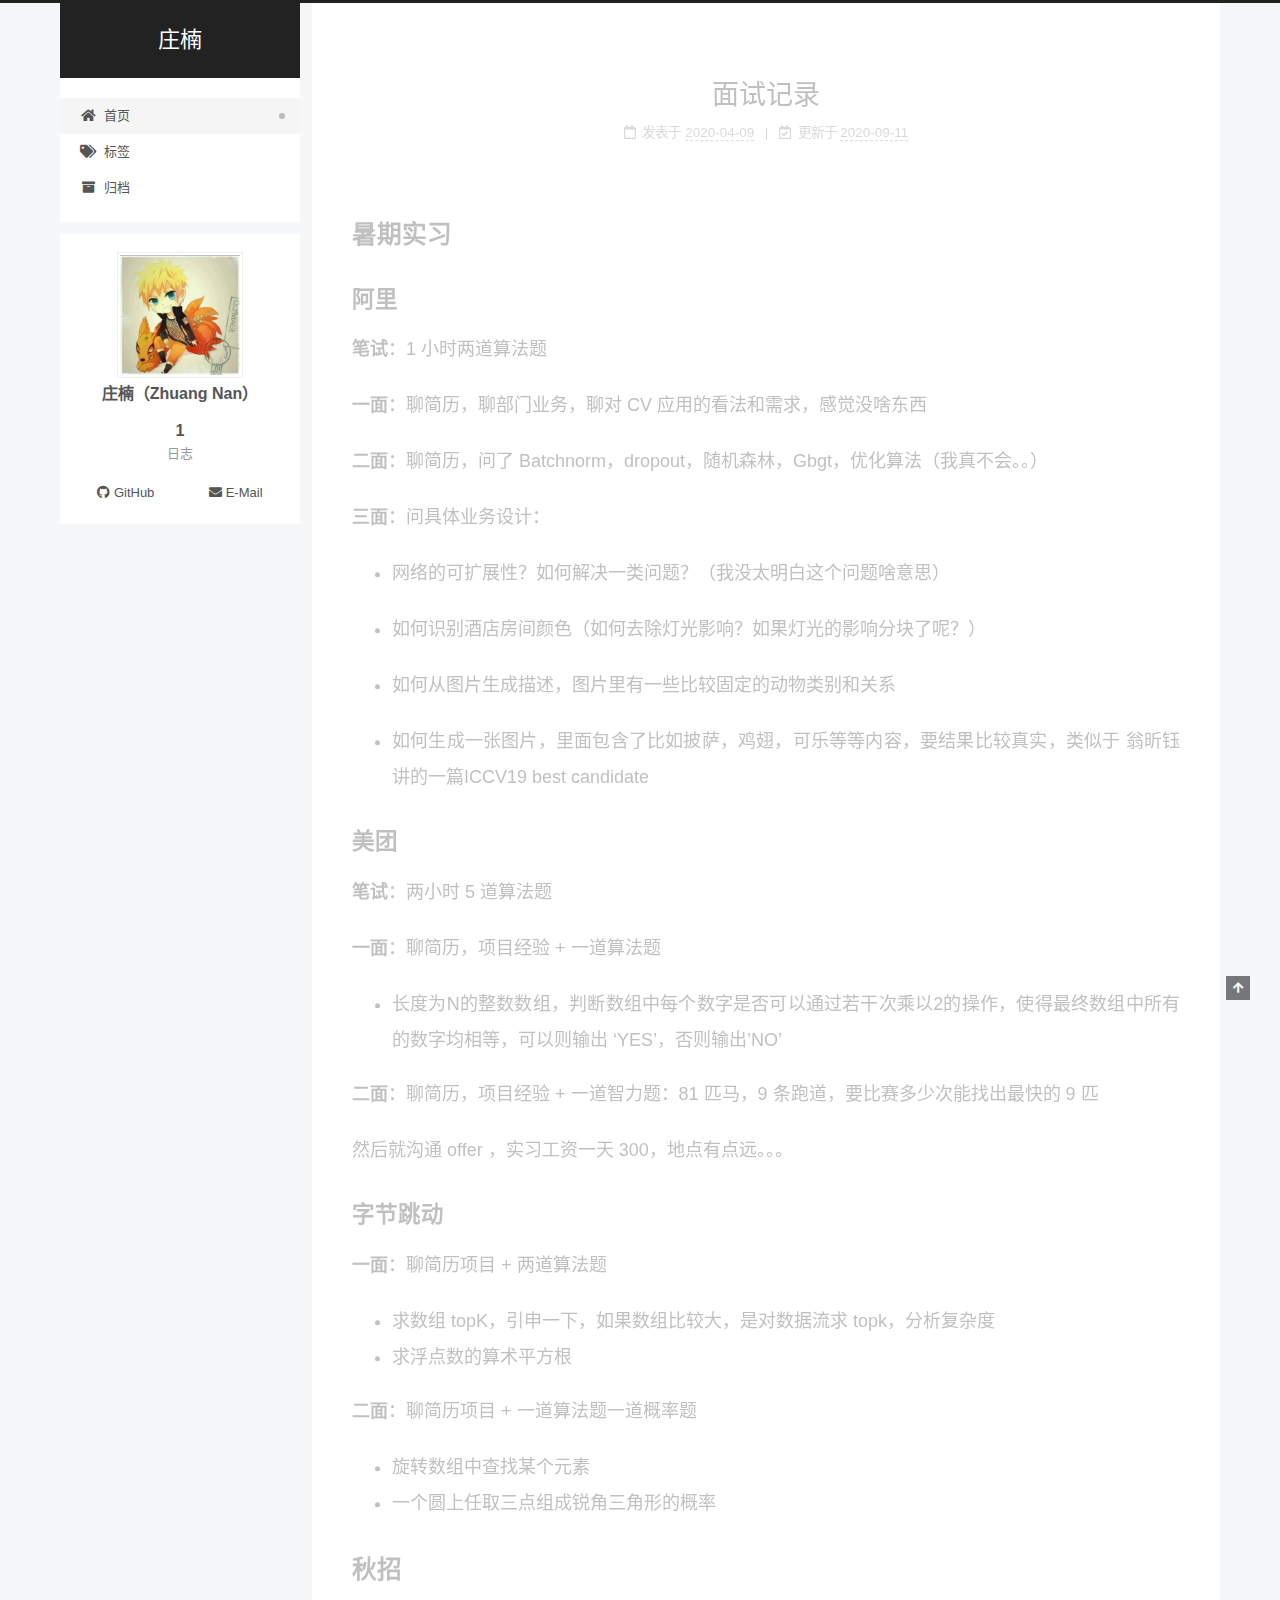
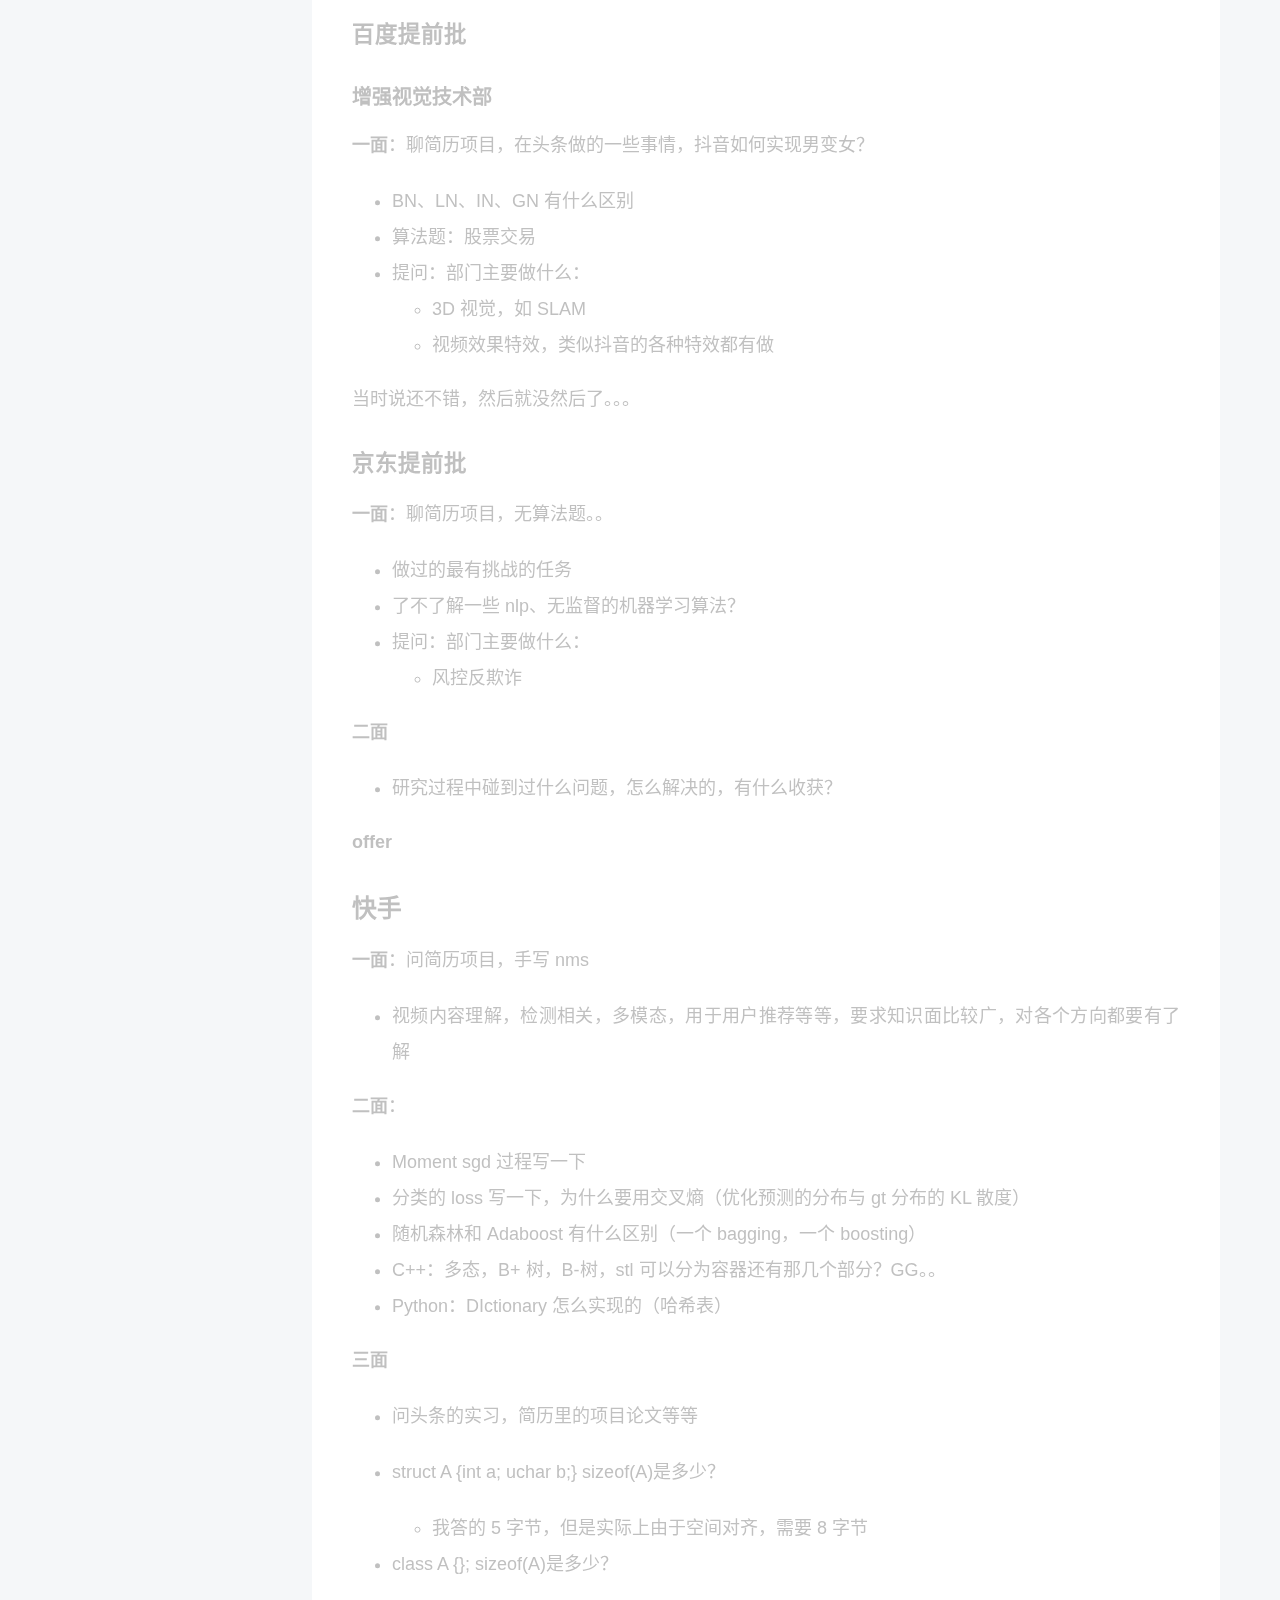
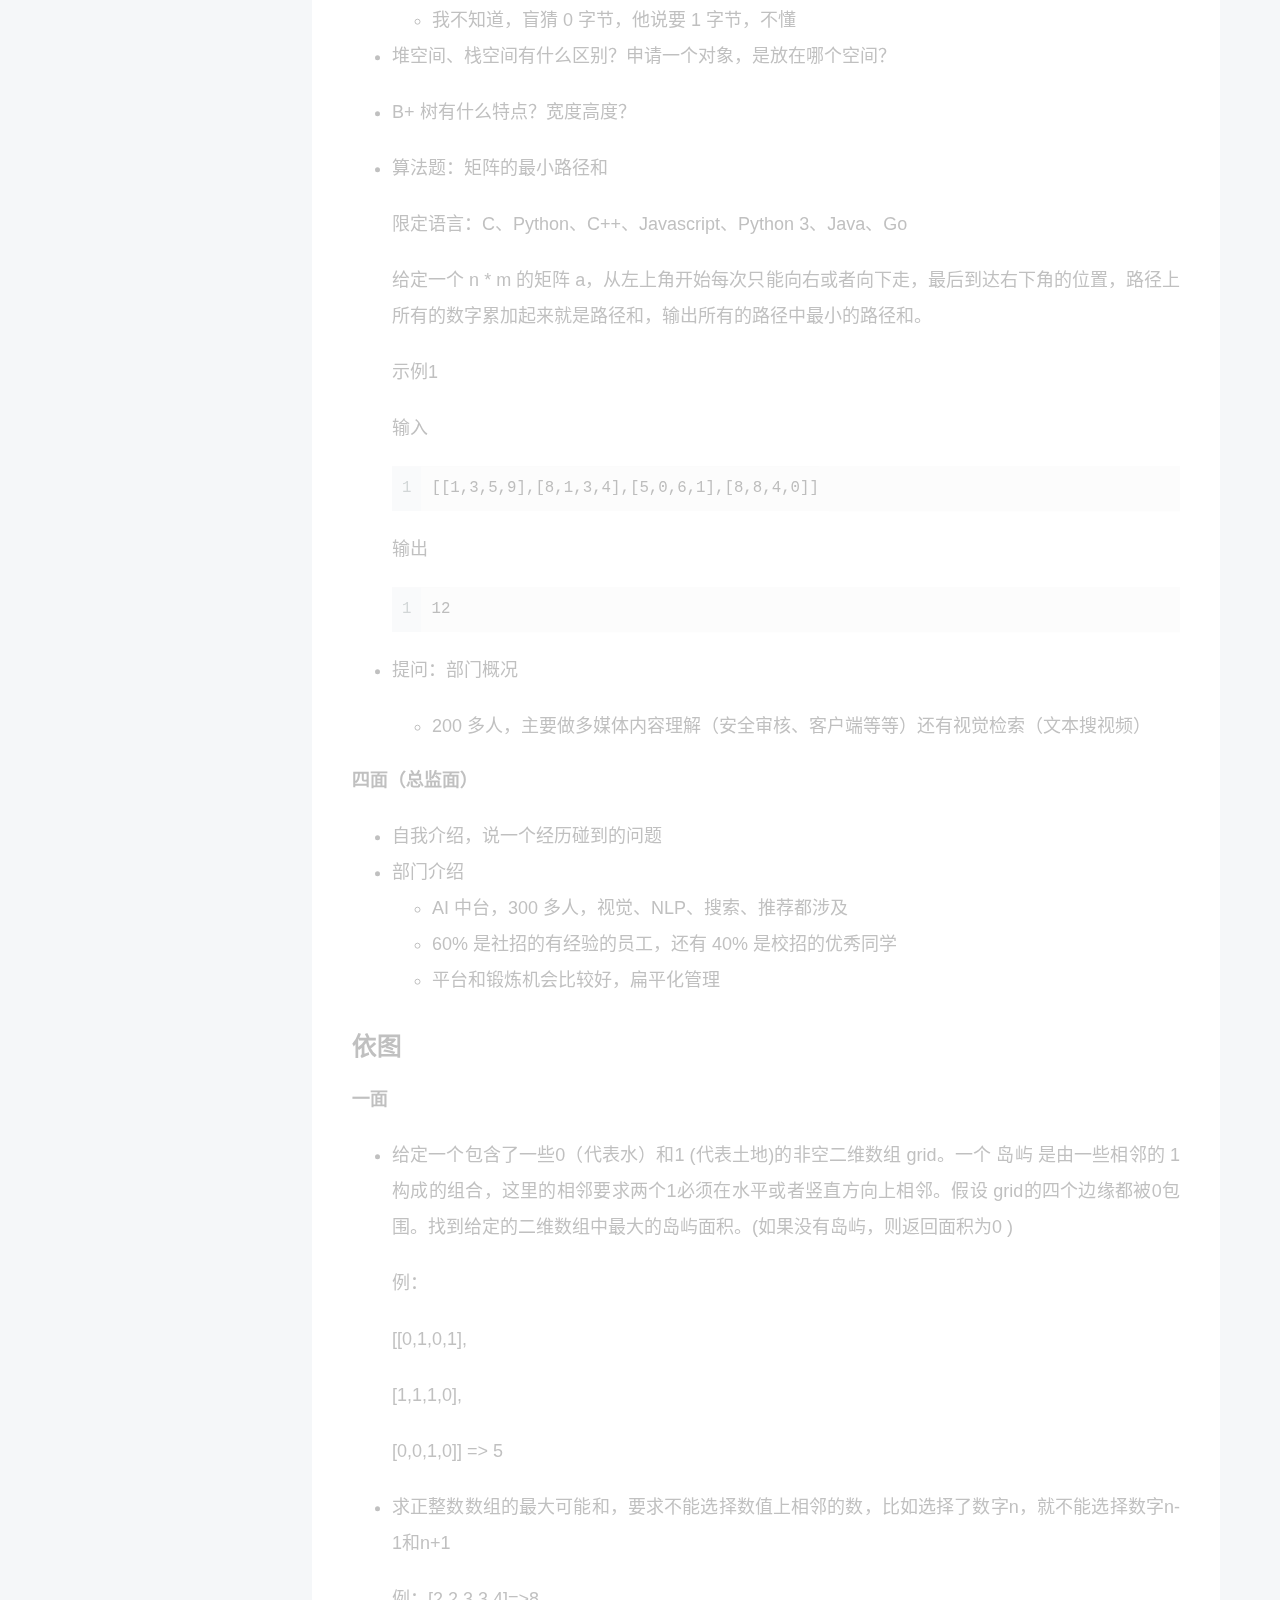
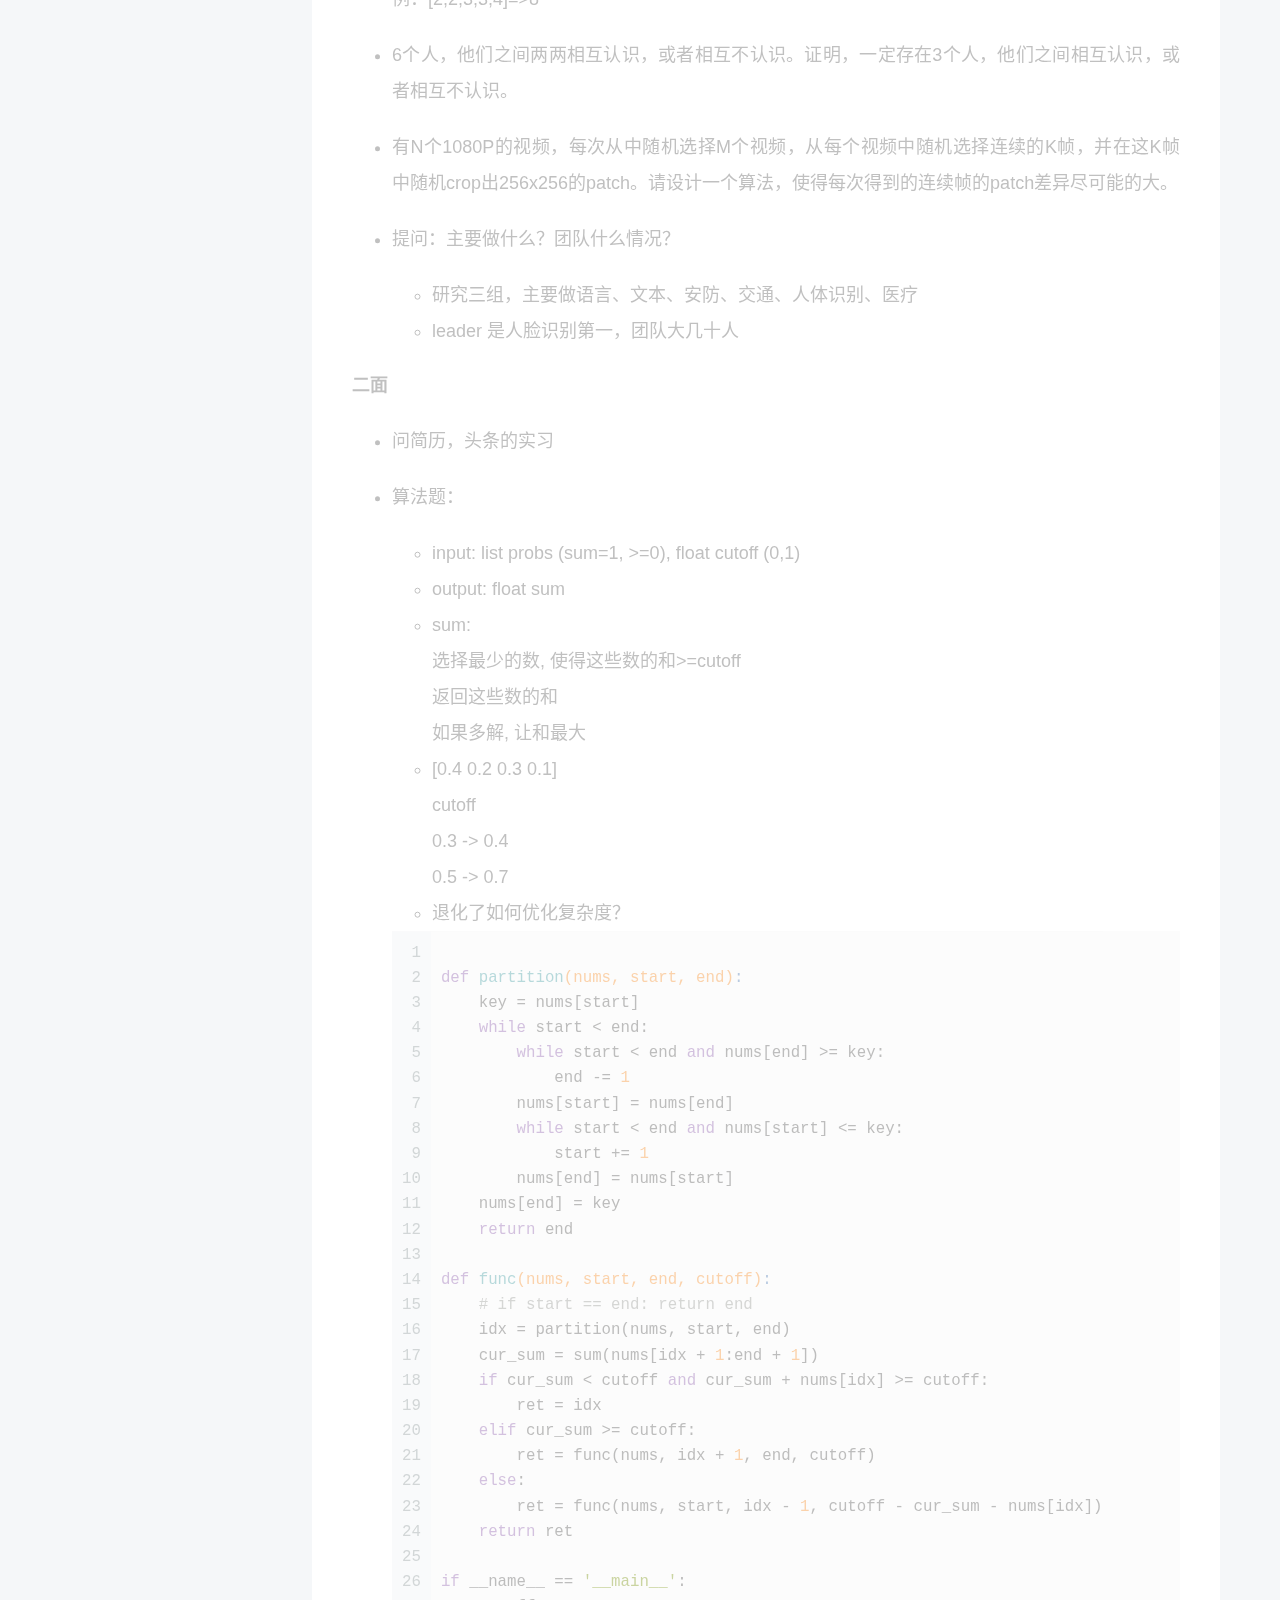
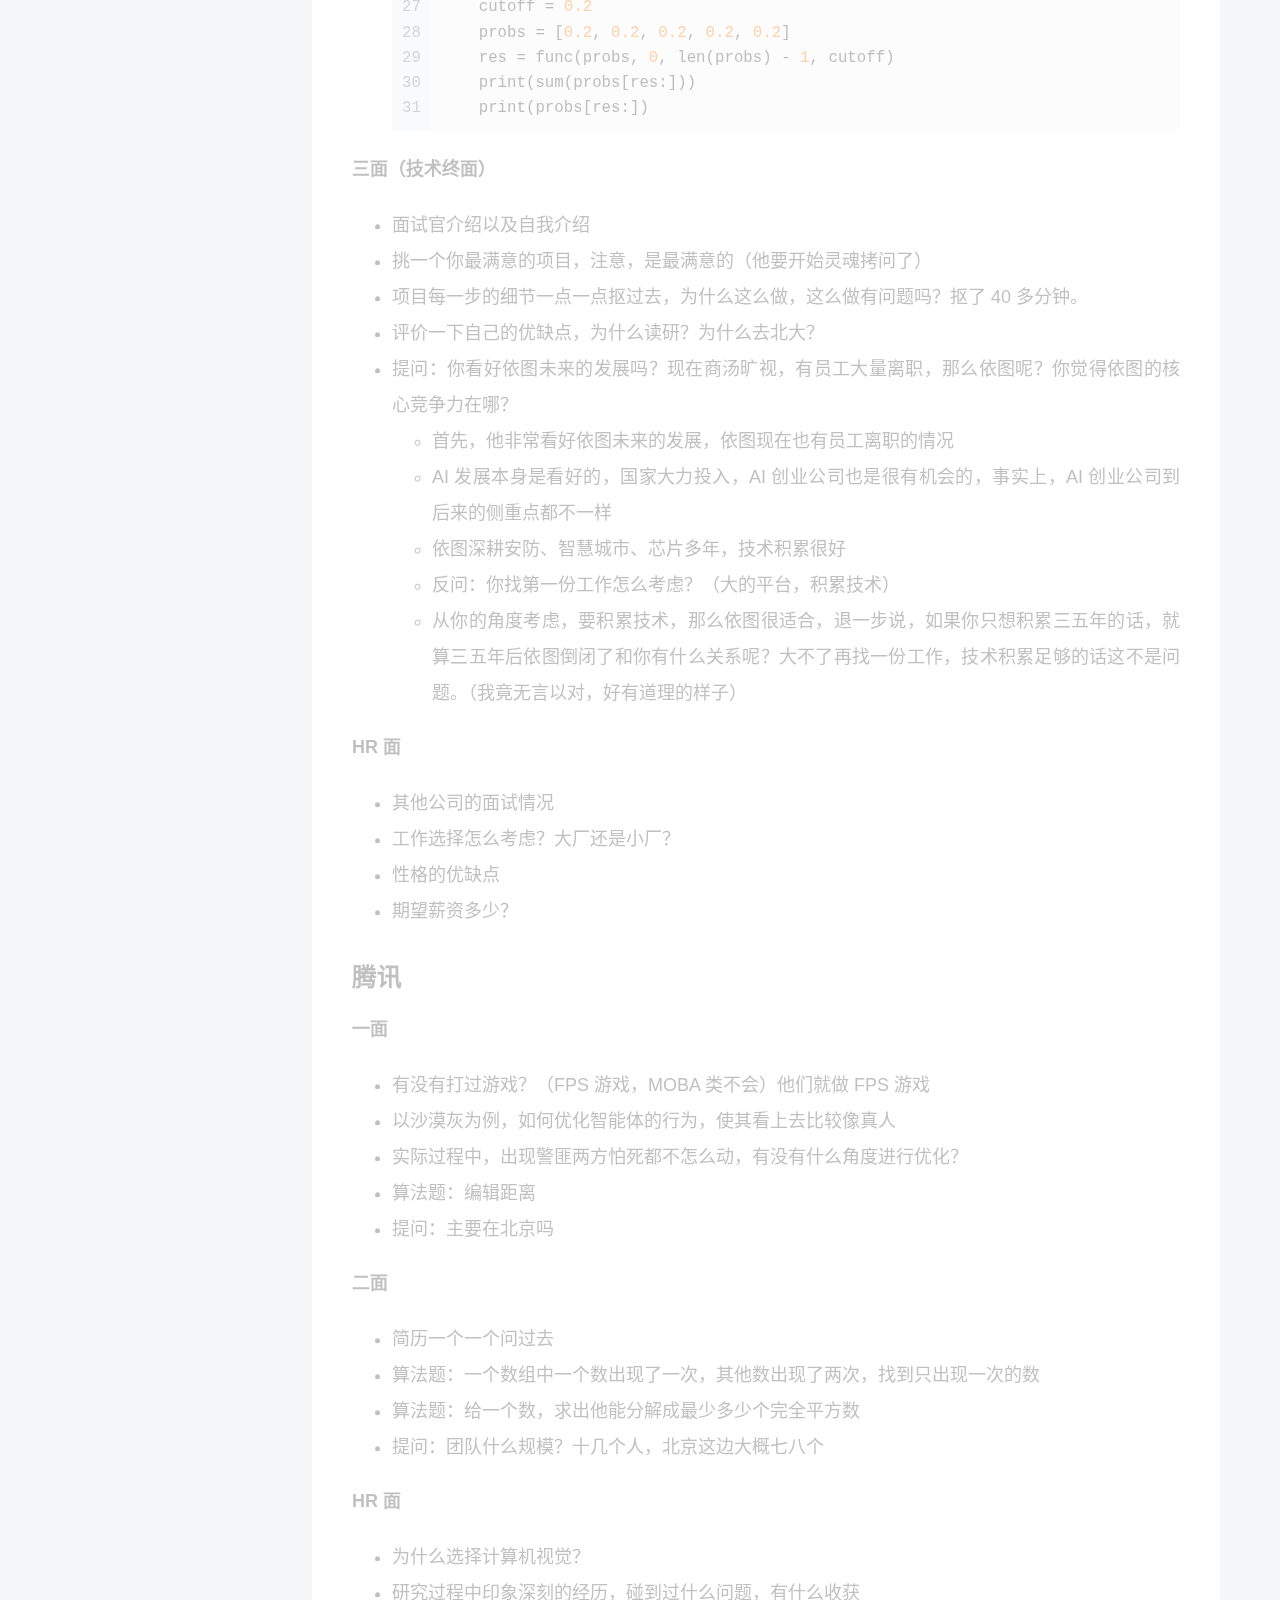
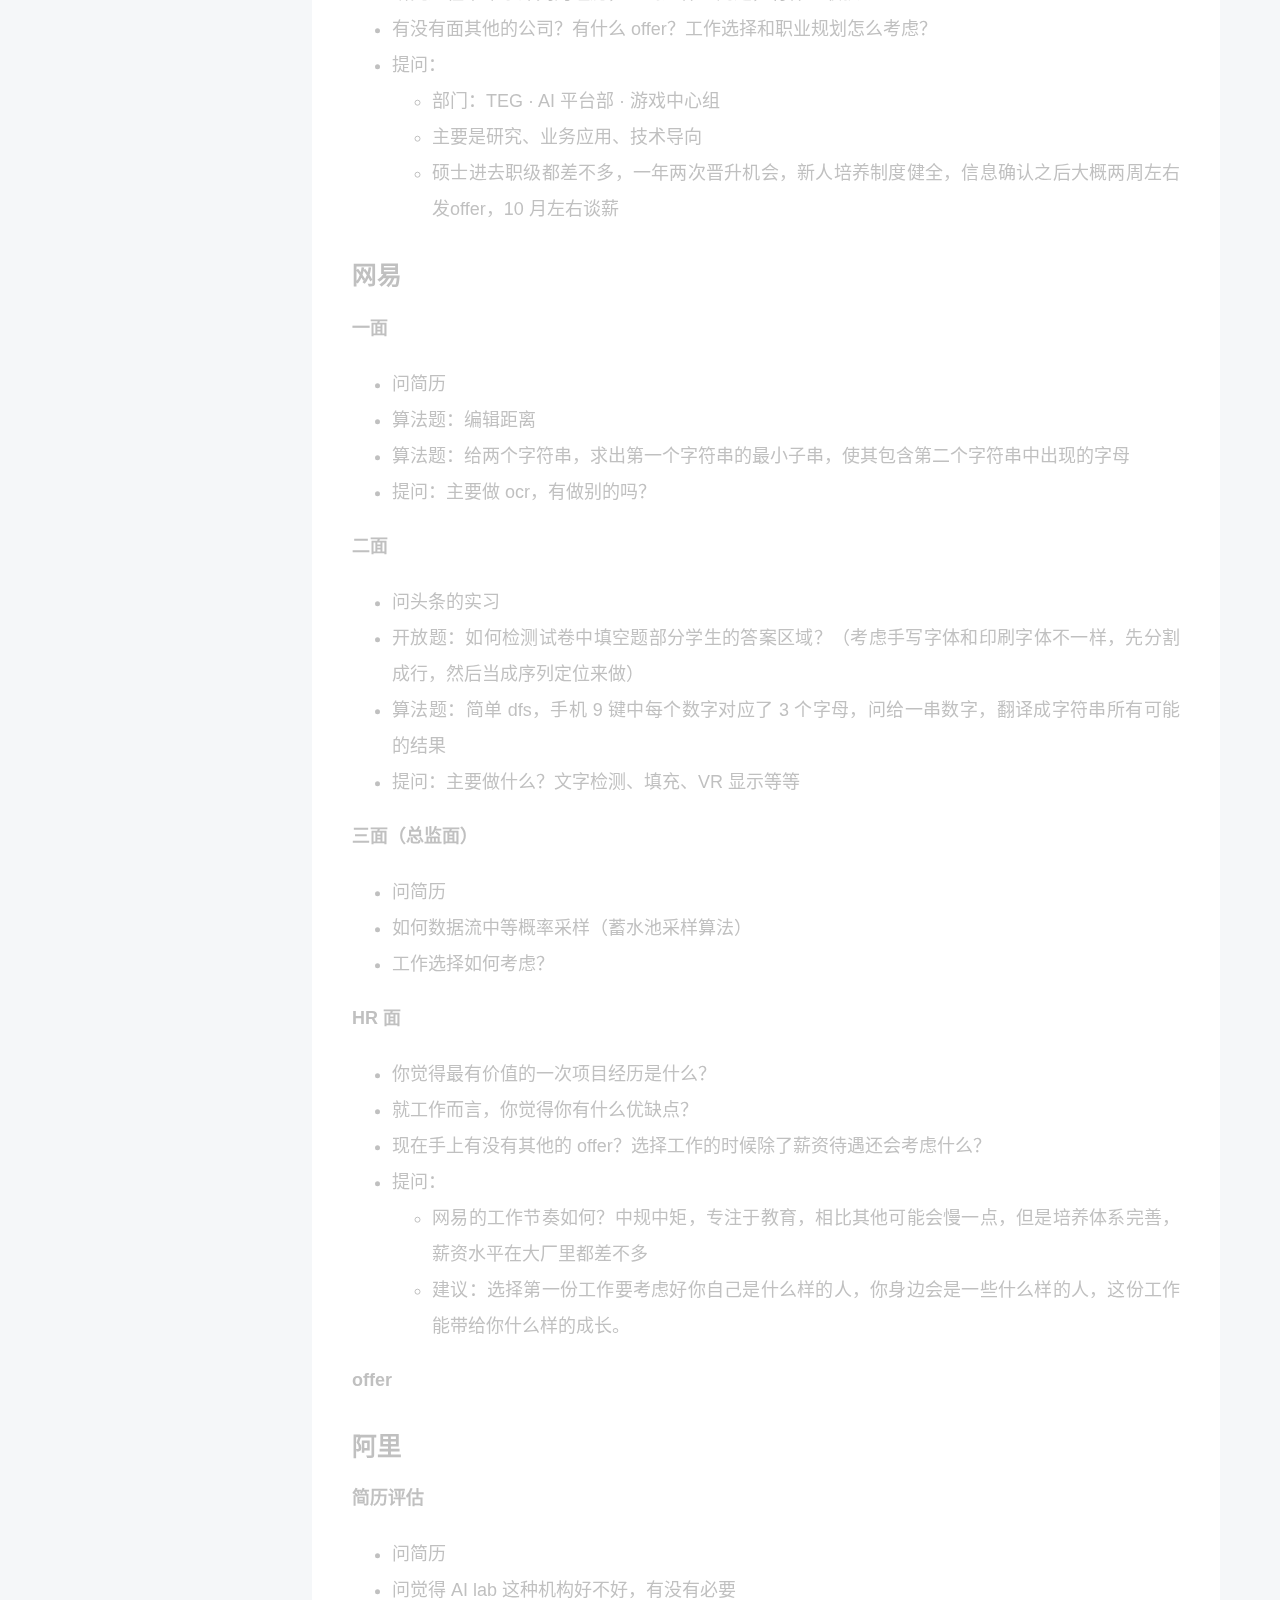
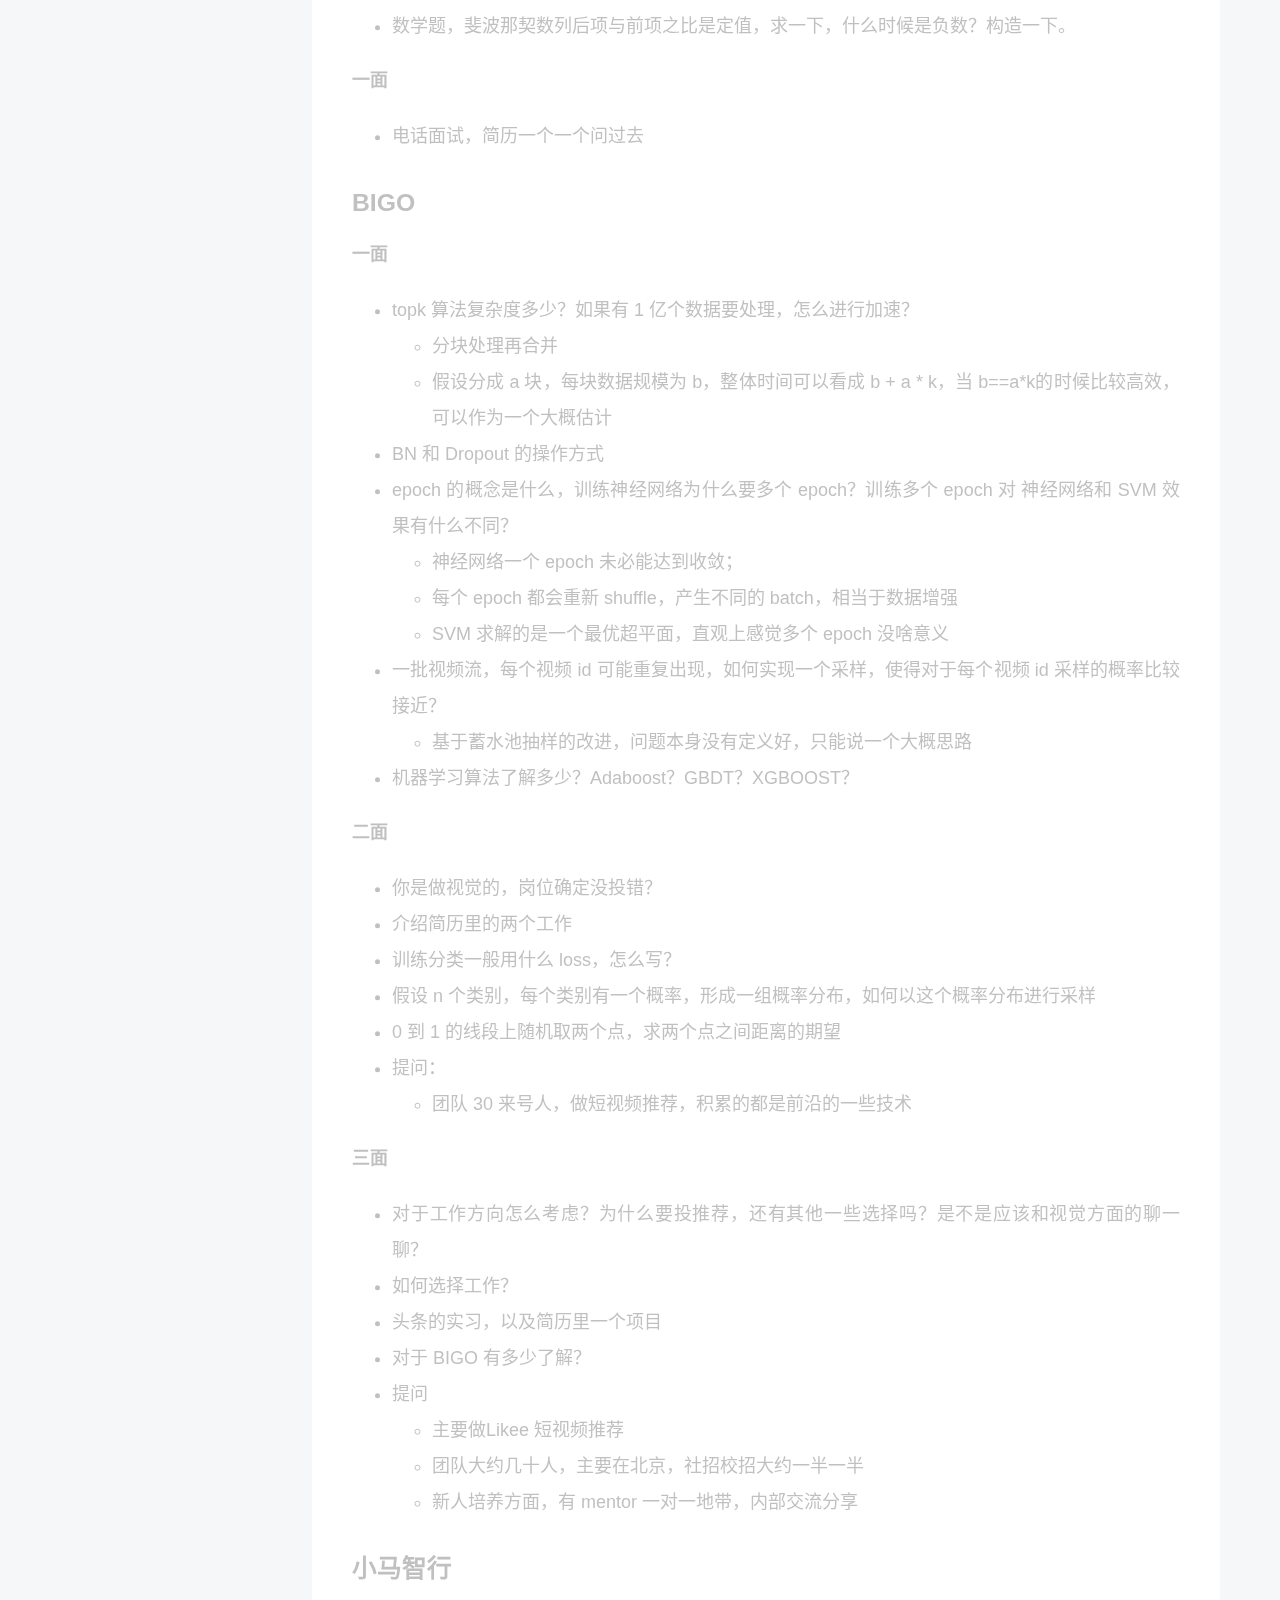
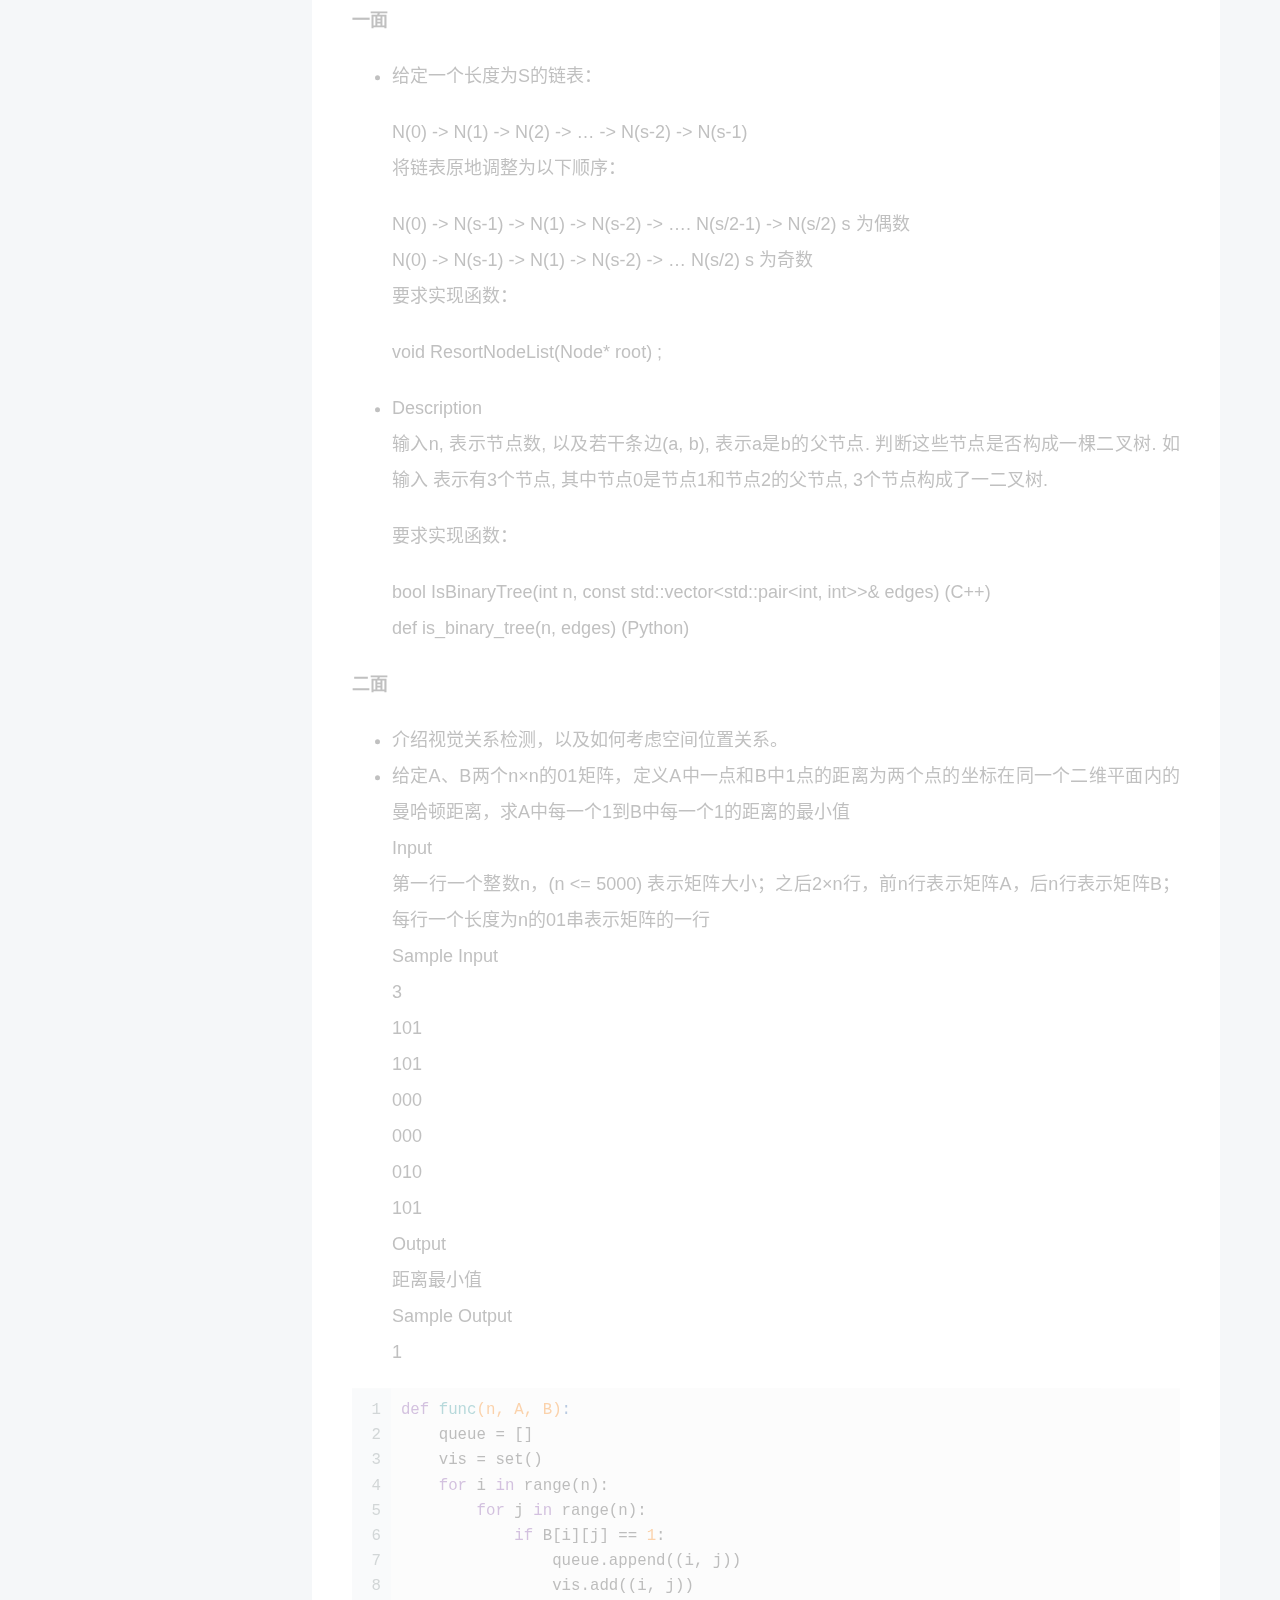
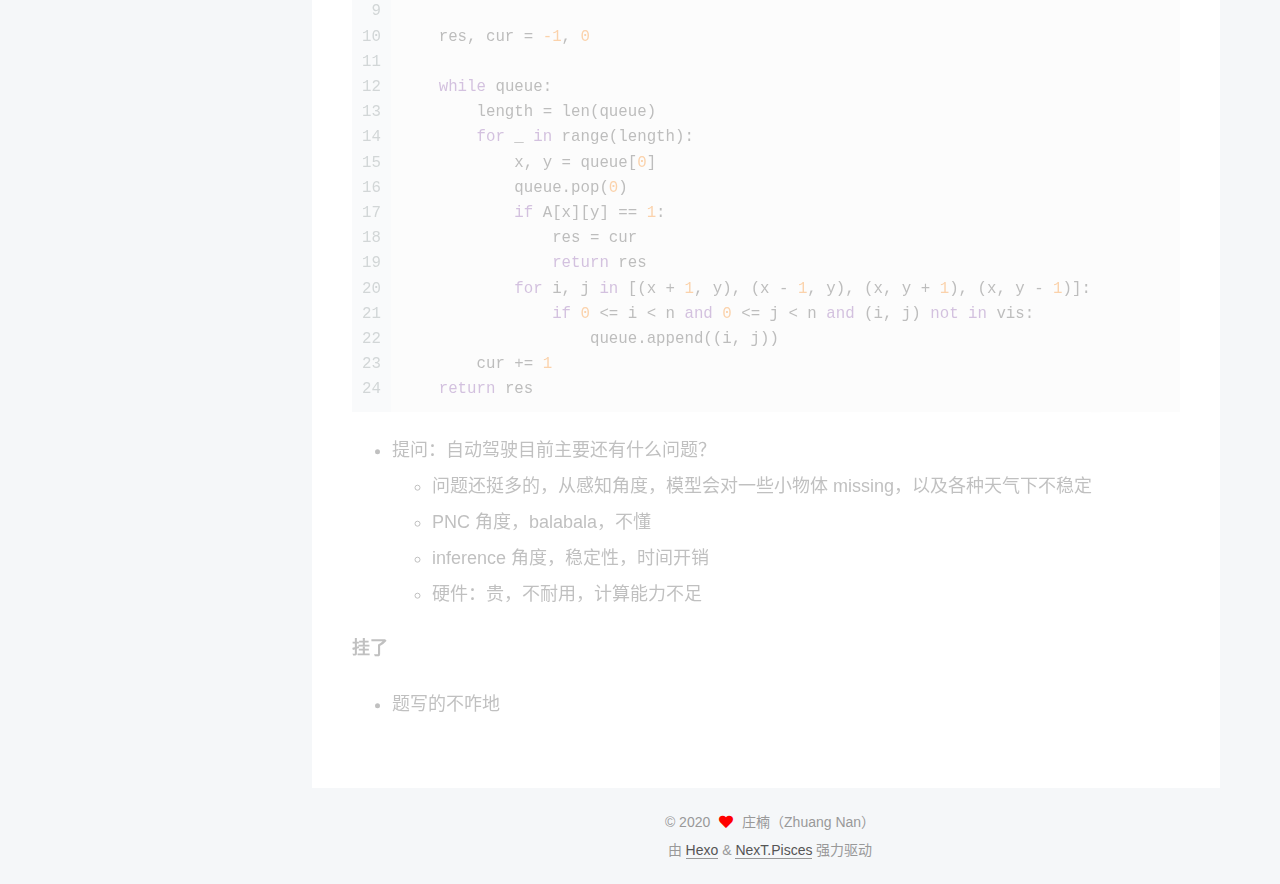
==== commit 59454d18: "Site updated: 2020-09-11 14:08:27" ====
--- a/index.html
+++ b/index.html
@@ -181,7 +181,7 @@
                   <i class="far fa-calendar-check"></i>
                 </span>
                 <span class="post-meta-item-text">更新于</span>
-                <time title="修改时间：2020-09-08 11:22:52" itemprop="dateModified" datetime="2020-09-08T11:22:52+08:00">2020-09-08</time>
+                <time title="修改时间：2020-09-11 14:07:26" itemprop="dateModified" datetime="2020-09-11T14:07:26+08:00">2020-09-11</time>
               </span>
 
           
@@ -465,6 +465,19 @@
 <li>0 到 1 的线段上随机取两个点，求两个点之间距离的期望</li>
 <li>提问：<ul>
 <li>团队 30 来号人，做短视频推荐，积累的都是前沿的一些技术</li>
+</ul>
+</li>
+</ul>
+<p><strong>三面</strong></p>
+<ul>
+<li>对于工作方向怎么考虑？为什么要投推荐，还有其他一些选择吗？是不是应该和视觉方面的聊一聊？</li>
+<li>如何选择工作？</li>
+<li>头条的实习，以及简历里一个项目</li>
+<li>对于 BIGO 有多少了解？</li>
+<li>提问<ul>
+<li>主要做Likee 短视频推荐</li>
+<li>团队大约几十人，主要在北京，社招校招大约一半一半</li>
+<li>新人培养方面，有 mentor 一对一地带，内部交流分享</li>
 </ul>
 </li>
 </ul>
